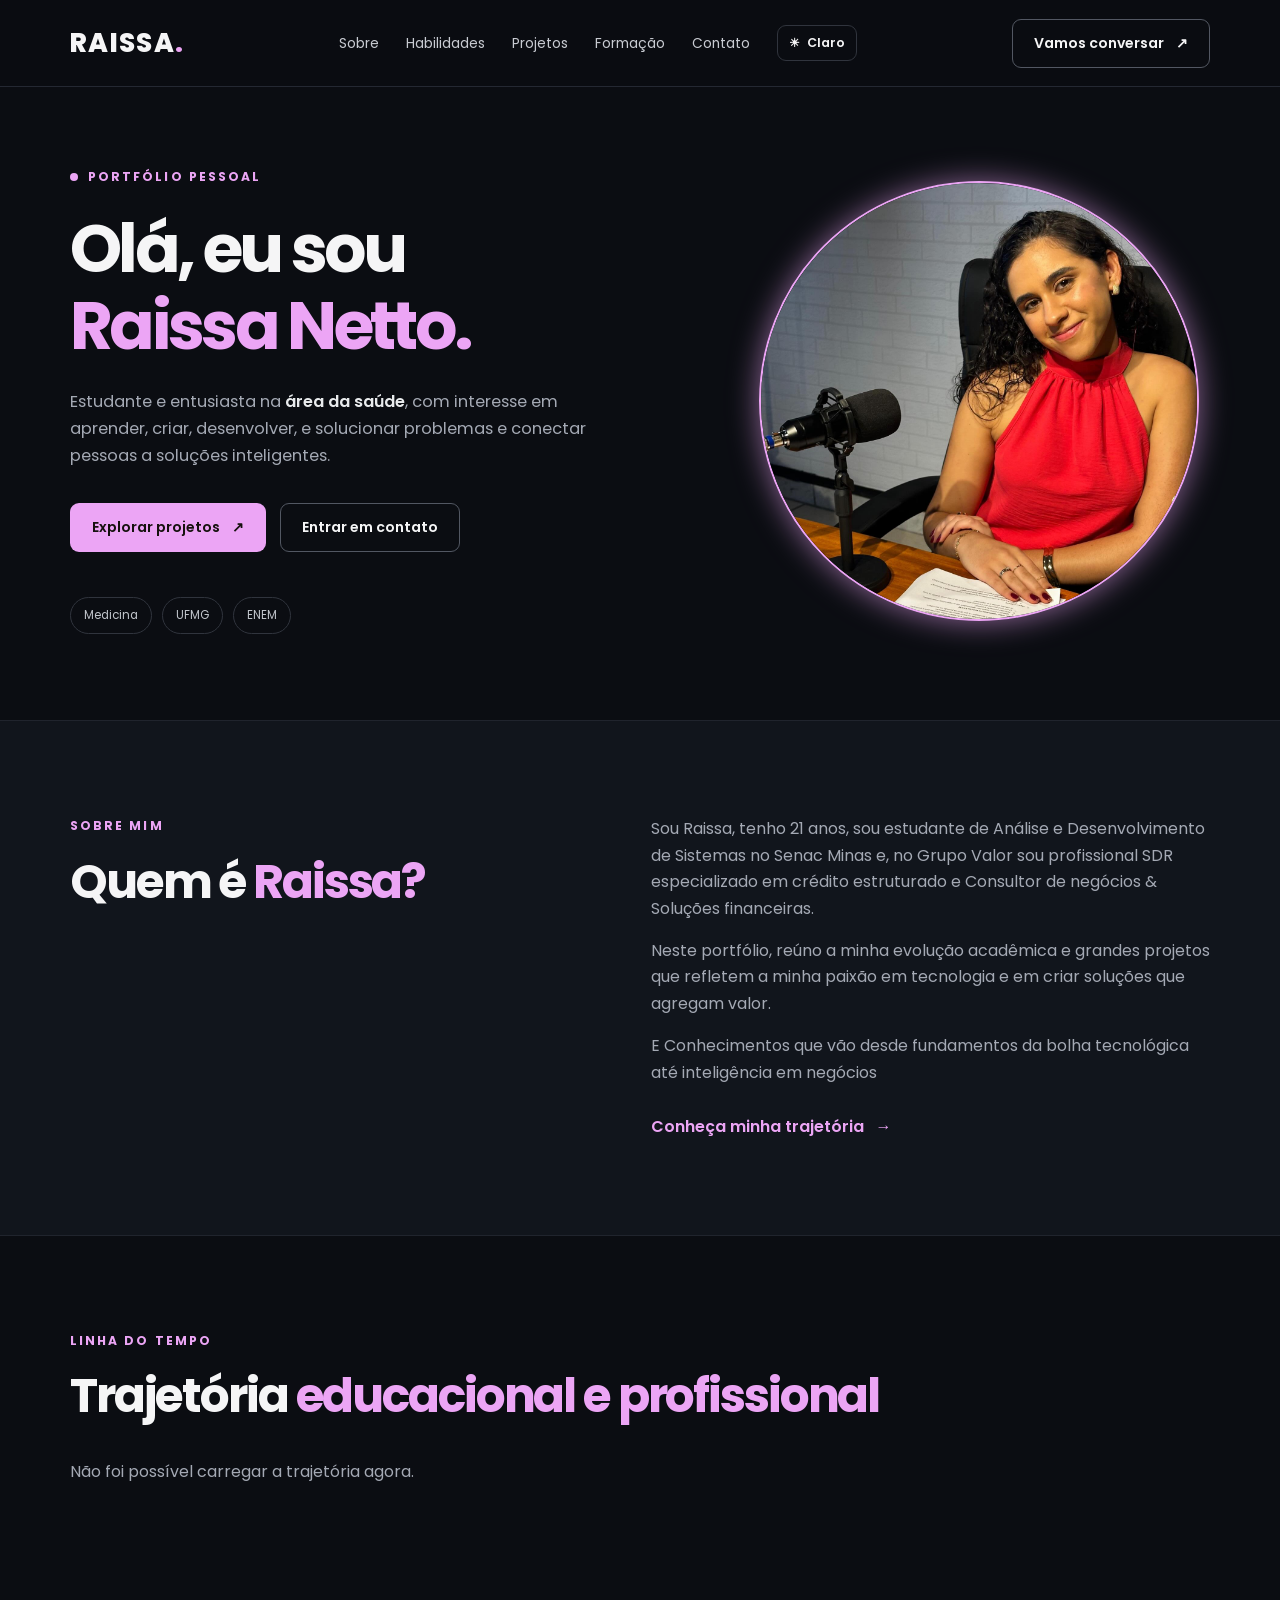
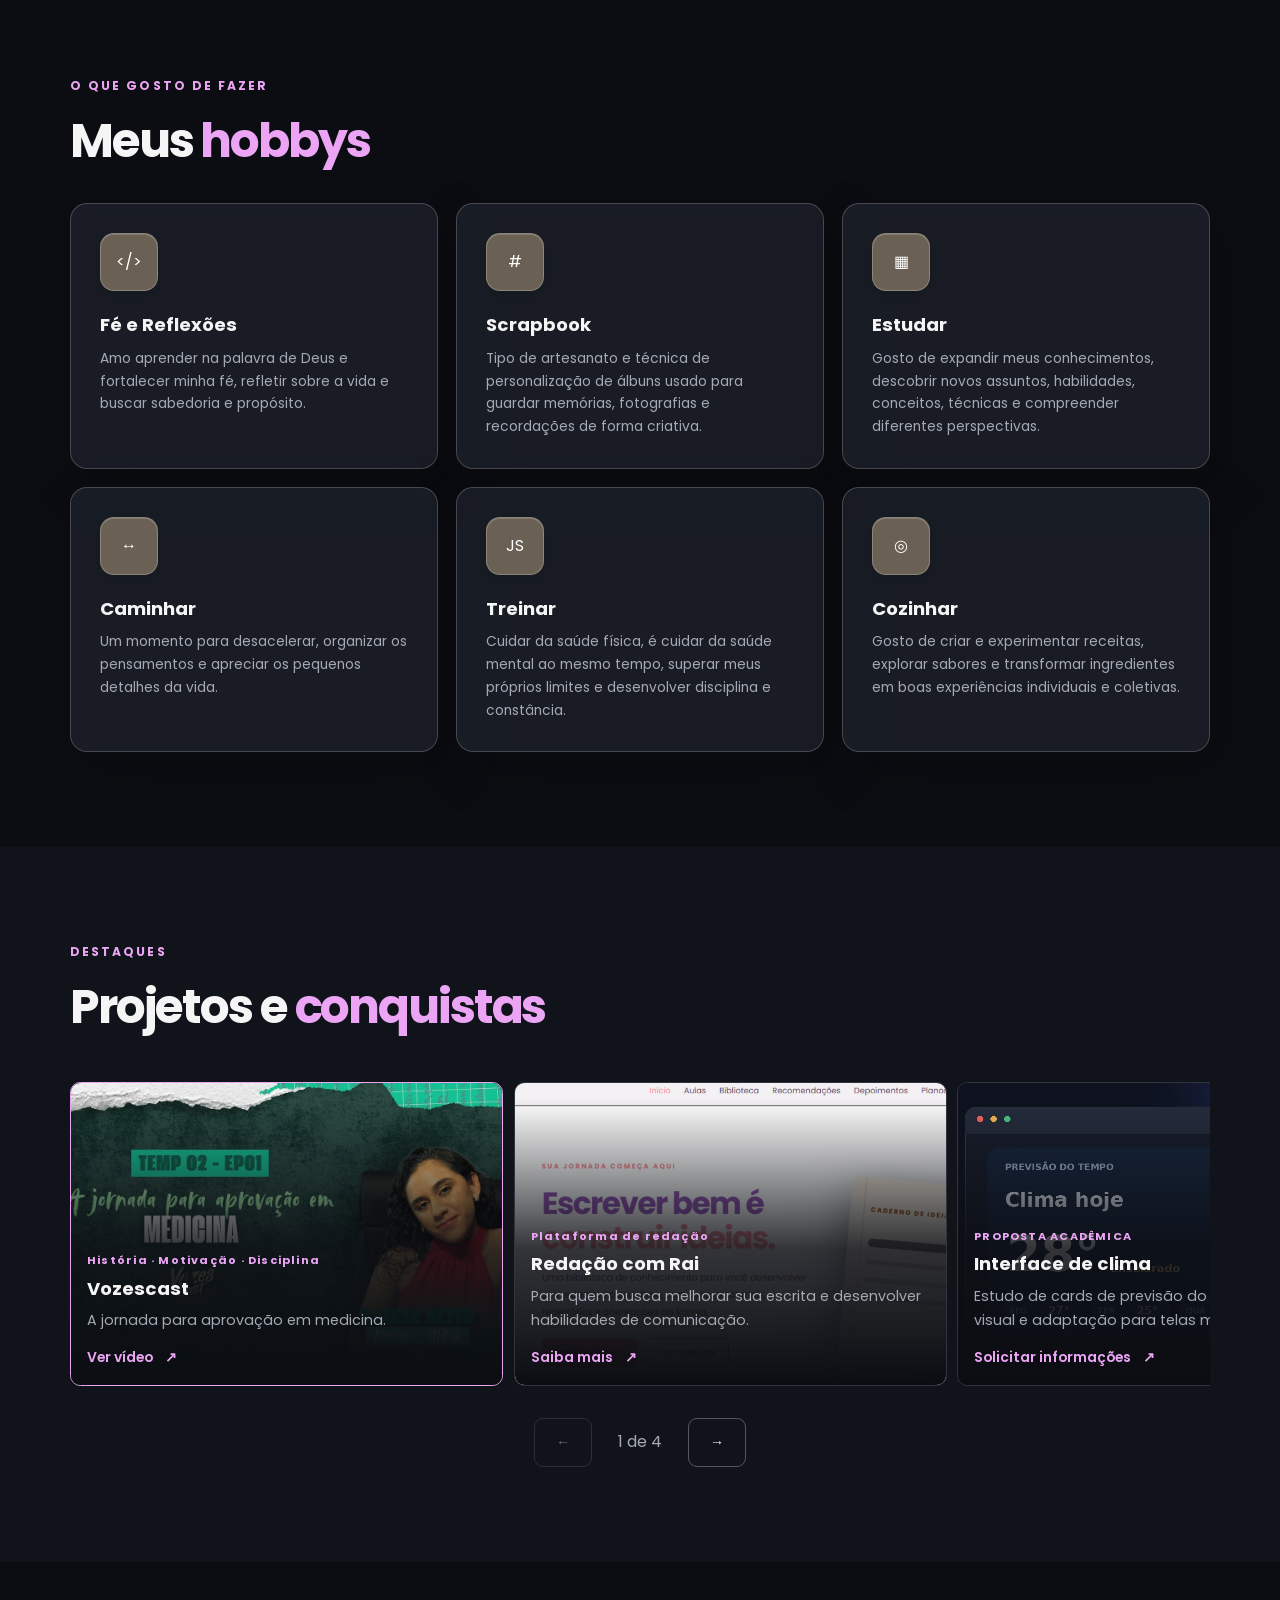
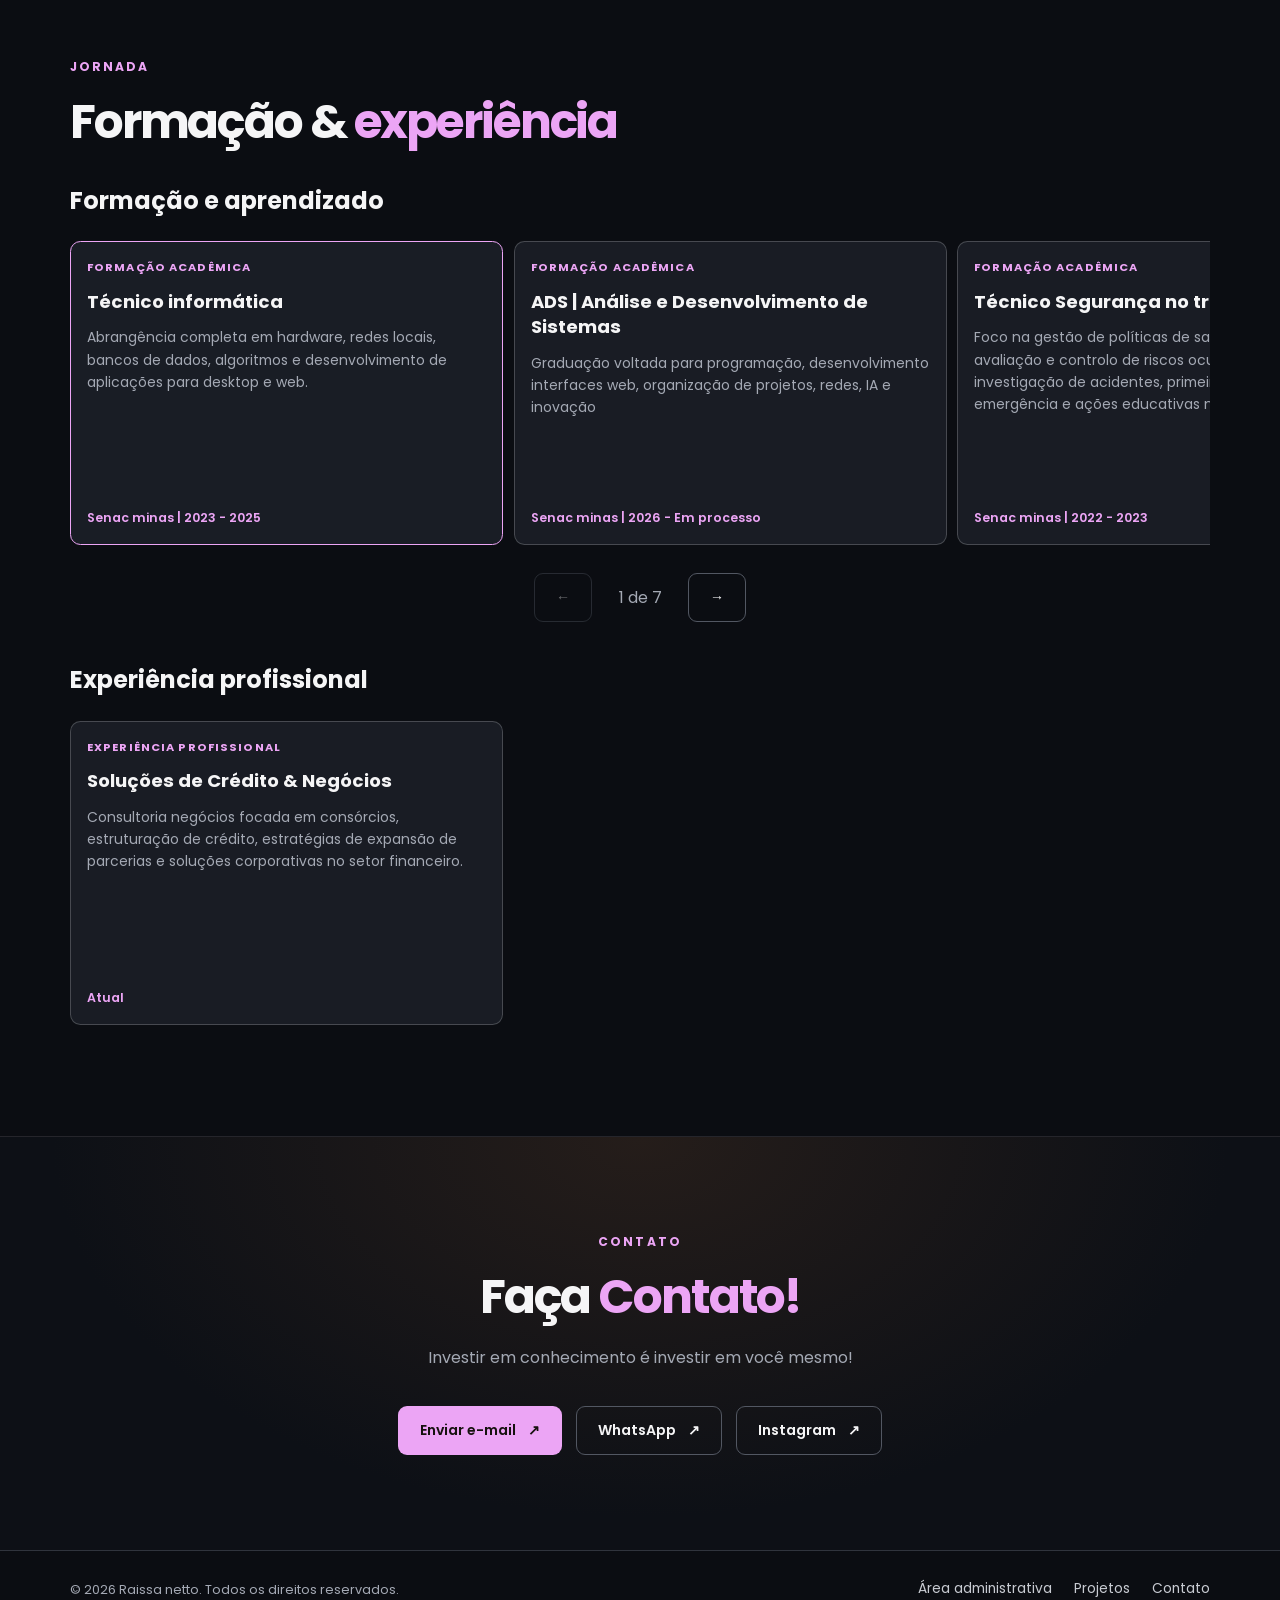
==== index.html @ df2c38ba "Adaptar design do portfólio Logan ao conteúdo da Raissa" ====
<!DOCTYPE html>
<html lang="pt-BR">
<head>
  <meta charset="UTF-8">
  <meta name="viewport" content="width=device-width, initial-scale=1.0">
  <meta name="description" content="Portfólio pessoal de Raissa Netto: trajetória, projetos e conquistas.">
  <meta name="theme-color" content="#0b0d12">
  <title>Raissa netto | Portfólio</title>
  <link rel="preconnect" href="https://fonts.googleapis.com">
  <link rel="preconnect" href="https://fonts.gstatic.com" crossorigin>
  <link href="https://fonts.googleapis.com/css2?family=Poppins:wght@400;500;600;700;800&display=swap" rel="stylesheet">
  <link rel="stylesheet" href="css/style.css">
  <link rel="stylesheet" href="css/projetos-carrossel.css">
  <script defer src="js/projetos-carrossel.js"></script>
  <link rel="stylesheet" href="css/trajetoria.css">
  <script defer src="js/linha-do-tempo.js"></script>
  <link rel="stylesheet" href="css/tema.css">
  <script defer src="js/tema.js"></script>
  <script defer src="js/formacao-carrossel.js"></script>
  <script defer src="js/voltar-topo.js"></script>
  <script defer src="js/skills-interactions.js"></script>
</head>
<body>
  <a class="pular" href="#conteudo">Pular para o conteúdo</a>
  <header class="site-header" id="inicio">
    <div class="container header-inner">
      <a href="#inicio" class="logo" aria-label="Raissa Netto, início">RAISSA<span>.</span></a>
      <nav aria-label="Menu principal">
        <ul class="menu">
          <li><a href="#sobre">Sobre</a></li>
          <li><a href="#habilidades">Habilidades</a></li>
          <li><a href="#projetos">Projetos</a></li>
          <li><a href="#formacao">Formação</a></li>
          <li><a href="#contato">Contato</a></li>
<li><button id="theme-toggle" class="theme-toggle" type="button" aria-label="Ativar modo claro" aria-pressed="false" title="Ativar modo claro"><span class="theme-icon-light" aria-hidden="true">☀</span><span class="theme-icon-dark" aria-hidden="true">☾</span><span class="theme-label">Claro</span></button></li>
        </ul>
      </nav>
      <a class="btn btn-outline header-cta" href="#contato">Vamos conversar <span aria-hidden="true">↗</span></a>
    </div>
  </header>

  <main id="conteudo">
    <!-- Apresentação -->
    <section class="hero container" aria-labelledby="titulo-principal">
      <div class="hero-content">
        <p class="eyebrow"><span class="status-dot" aria-hidden="true"></span> PORTFÓLIO PESSOAL</p>
        <h1 id="titulo-principal">Olá, eu sou <br><span>Raissa Netto.</span></h1>
        <p class="hero-subtitle">Estudante e entusiasta na <strong>área da saúde</strong>, com interesse em aprender, criar, desenvolver, e solucionar problemas e conectar pessoas a soluções inteligentes.</p>
        <div class="hero-actions">
          <a href="#projetos" class="btn btn-primary">Explorar projetos <span aria-hidden="true">↗</span></a>
          <a href="#contato" class="btn btn-outline">Entrar em contato</a>
        </div>
        <div class="hero-tags" aria-label="Áreas de interesse"><span>Medicina</span><span>UFMG</span><span>ENEM</span></div>
      </div>
      <div class="hero-portrait">
        <div class="portrait-glow" aria-hidden="true"></div>
        <img src="img/Eu.png" alt="Foto de perfil de Raissa Netto usando blazer preto" width="520" height="520">
        <div class="portrait-caption"><span></span></div>
      </div>
    </section>

    <!-- Seção sobre -->

    <section id="sobre" class="section about-section" aria-labelledby="titulo-sobre">
      <div class="container about-layout">
        <div><p class="section-kicker">SOBRE MIM</p><h2 id="titulo-sobre">Quem é <span>Raissa?</span></h2></div>
        <div class="about-copy"><p>Sou Raissa, tenho 21 anos, sou estudante de Análise e Desenvolvimento de Sistemas no Senac Minas e, no Grupo Valor sou profissional SDR especializado em crédito estruturado e Consultor de negócios & Soluções financeiras.</p><p>Neste portfólio, reúno a minha evolução acadêmica e grandes projetos que refletem a minha paixão em tecnologia e em criar soluções que agregam valor.</p><p>E Conhecimentos que vão desde fundamentos da bolha tecnológica até inteligência em negócios</p><a class="text-link" href="#formacao">Conheça minha trajetória <span aria-hidden="true">→</span></a></div>
      </div>
    </section>

        <!-- Seção Linha do tempo -->

    <section id="trajetoria" class="section" aria-labelledby="titulo-trajetoria">
      <div class="container">
        <p class="section-kicker">LINHA DO TEMPO</p>
        <div class="section-heading">
          <h2 id="titulo-trajetoria">Trajetória <span>educacional e profissional</span></h2>
        </div>
        <p class="trajetoria-vazia">Carregando trajetória…</p>
        <ol class="trajetoria-lista" aria-label="Registros do mais recente ao mais antigo"></ol>
      </div>
    </section>

    <!-- Seção hobbys -->

    <section id="habilidades" class="section" aria-labelledby="titulo-habilidades">
      <div class="container"><p class="section-kicker">O QUE GOSTO DE FAZER</p><div class="section-heading"><h2 id="titulo-habilidades">Meus <span>hobbys</span></h2><p></p></div>
        <div class="skills-grid">
          <article class="skill-card" tabindex="0" role="button" aria-pressed="false"><span class="skill-icon" aria-hidden="true">&lt;/&gt;</span><h3>Fé e Reflexões</h3><p>Amo aprender na palavra de Deus e fortalecer minha fé, refletir sobre a vida e buscar sabedoria e propósito.</p></article>
          <article class="skill-card" tabindex="0" role="button" aria-pressed="false"><span class="skill-icon" aria-hidden="true">#</span><h3>Scrapbook</h3><p>Tipo de artesanato e técnica de personalização de álbuns usado para guardar memórias, fotografias e recordações de forma criativa.</p></article>
          <article class="skill-card" tabindex="0" role="button" aria-pressed="false"><span class="skill-icon" aria-hidden="true">▦</span><h3>Estudar</h3><p>Gosto de expandir meus conhecimentos, descobrir novos assuntos, habilidades, conceitos, técnicas e compreender diferentes perspectivas.</p></article>
          <article class="skill-card" tabindex="0" role="button" aria-pressed="false"><span class="skill-icon" aria-hidden="true">↔</span><h3>Caminhar</h3><p>Um momento para desacelerar, organizar os pensamentos e apreciar os pequenos detalhes da vida.</p></article>
          <article class="skill-card" tabindex="0" role="button" aria-pressed="false"><span class="skill-icon" aria-hidden="true">JS</span><h3>Treinar</h3><p>Cuidar da saúde física, é cuidar da saúde mental ao mesmo tempo, superar meus próprios limites e desenvolver disciplina e constância.</p></article>
          <article class="skill-card" tabindex="0" role="button" aria-pressed="false"><span class="skill-icon" aria-hidden="true">◎</span><h3>Cozinhar</h3><p>Gosto de criar e experimentar receitas, explorar sabores e transformar ingredientes em boas experiências individuais e coletivas.</p></article>
        </div>
      </div>
    </section>

    <!-- Seção projetos -->

    <section id="projetos" class="section projects-section" aria-labelledby="titulo-projetos">
      <div class="container"><p class="section-kicker">DESTAQUES</p><div class="section-heading"><h2 id="titulo-projetos">Projetos e <span>conquistas</span></h2></div>
        <div class="projects-grid projects-carousel" tabindex="0" role="region" aria-label="Carrossel de projetos">
          <article class="project-card"><img src="img/Vozescast.png" alt="Prévia de portfólio pessoal em tema escuro com menu, apresentação e botão de projetos" width="960" height="600" loading="lazy"><div class="project-body"><p class="project-category">História · Motivação · Disciplina</p><h3>Vozescast</h3><p>A jornada para aprovação em medicina.</p><a href="https://youtu.be/TkdAw-wclTM?si=V2Zszc-Q7NWfwMHN" target="_blank" rel="noopener noreferrer" class="project-link">Ver vídeo <span aria-hidden="true">↗</span></a></div></article>
          <article class="project-card"><img src="img/RedacaocomRai.png" alt="Prévia de organizador de tarefas com menu lateral e colunas de atividades" width="960" height="600" loading="lazy"><div class="project-body"><p class="project-category">Plataforma de redação</p><h3>Redação com Rai</h3><p>Para quem busca melhorar sua escrita e desenvolver habilidades de comunicação.</p><a href="https://loganlucky0601.github.io/Plataforma_redacao/index.html" target="_blank" rel="noopener noreferrer" class="project-link">Saiba mais <span aria-hidden="true">↗</span></a></div></article>
          <article class="project-card"><img src="img/projeto-3.jpg" alt="Prévia de aplicativo de clima com temperatura, sol e previsão para quatro dias" width="960" height="600" loading="lazy"><div class="project-body"><p class="project-category">PROPOSTA ACADÊMICA</p><h3>Interface de clima</h3><p>Estudo de cards de previsão do tempo, hierarquia visual e adaptação para telas menores.</p><a href="mailto:seuemail@exemplo.com?subject=Projeto%20Interface%20de%20Clima" class="project-link">Solicitar informações <span aria-hidden="true">↗</span></a></div></article>
          <article class="project-card"><img src="img/projeto-4.jpg" alt="Prévia de catálogo digital com quatro cards de produtos em uma grade" width="960" height="600" loading="lazy"><div class="project-body"><p class="project-category">PROPOSTA ACADÊMICA</p><h3>Catálogo digital</h3><p>Layout de vitrine com cards, filtros visuais e organização de produtos usando CSS Grid.</p><a href="mailto:seuemail@exemplo.com?subject=Projeto%20Cat%C3%A1logo%20Digital" class="project-link">Solicitar informações <span aria-hidden="true">↗</span></a></div></article>
        </div>
        <div class="projects-controls" hidden>
          <button class="btn btn-outline" type="button" data-step="-1" aria-label="Projeto anterior">←</button>
          <span class="projects-position" role="status"></span>
          <button class="btn btn-outline" type="button" data-step="1" aria-label="Próximo projeto">→</button>
        </div>
      </div>
    </section>

    <!-- Seção formacao -->

    <section id="formacao" class="section" aria-labelledby="titulo-formacao">
      <div class="container"><p class="section-kicker">JORNADA</p><div class="section-heading"><h2 id="titulo-formacao">Formação & <span>experiência</span></h2></div>
        <div class="journey-group">
<h3 id="grupo-jornada-0">Formação e aprendizado</h3>
<div class="journey-carousel" tabindex="0" role="region" aria-labelledby="grupo-jornada-0">
<article class="journey-card"><span class="journey-label">FORMAÇÃO ACADÊMICA</span>
            <h4>Técnico informática</h4>
            <p>Abrangência completa em hardware, redes locais, bancos de dados, algoritmos e desenvolvimento de aplicações para desktop e web.</p>
            <p class="journey-note">Senac minas | 2023 - 2025</p>
          </article>
<article class="journey-card"><span class="journey-label">FORMAÇÃO ACADÊMICA</span>
            <h4>ADS | Análise e Desenvolvimento de Sistemas</h4>
            <p>Graduação voltada para programação, desenvolvimento interfaces web, organização de projetos, redes, IA e inovação</p>
            <p class="journey-note">Senac minas | 2026 - Em processo</p>
          </article>
<article class="journey-card"><span class="journey-label">FORMAÇÃO ACADÊMICA</span>
            <h4>Técnico Segurança no trabalho</h4>
            <p>Foco na gestão de políticas de saúde e segurança, avaliação e controlo de riscos ocupacionais, investigação de acidentes, primeiros socorros, planos de emergência e ações educativas no ambiente laboral.</p>
            <p class="journey-note">Senac minas | 2022 - 2023</p>
          </article>
<article class="journey-card"><span class="journey-label">FORMAÇÃO ACADÊMICA</span>
            <h4>Excel básico à Intermediário</h4>
            <p>Domínio de análise de dados, otimização de fluxos e estruturação de informações para suporte à decisão</p>
            <p class="journey-note">Senac minas | 2025</p>
          </article>
<article class="journey-card"><span class="journey-label">EXPERIÊNCIA ACADÊMICA</span>
            <h4>Academic Adventure</h4>
            <p>Eu juntamente de minha turma TI, desenvolvemos um jogo em python, inspirado em Pokemon, mas que se passa no próprio SenacMinas.</p>
            <p class="journey-note">Senac minas | 2024 - 2025</p>
          </article>
<article class="journey-card"><span class="journey-label">APRENDIZADO CONTÍNUO</span>
            <h4>Desenvolvimento Full-Stack & Ferramentas Modernas</h4>
            <p>Aprofundamento contínuo em Python, automação de processos, controlo de versão com Git e estruturação de ambientes de desenvolvimento eficientes no VS Code.</p>
            <p class="journey-note">Conhecimentos</p>
          </article>
<article class="journey-card"><span class="journey-label">APRENDIZADO CONTÍNUO</span>
            <h4>Análise de Dados & Excel</h4>
            <p>Elaboração e estruturação de planilhas eletrônicas e relatórios gráficos básicos para otimização de fluxos analíticos.</p>
            <p class="journey-note">Conhecimentos</p>
          </article>
</div>
<div class="journey-controls" hidden>
<button type="button" class="btn btn-outline" data-step="-1" aria-label="Anterior em Formação e aprendizado">←</button>
<span class="journey-position" role="status"></span>
<button type="button" class="btn btn-outline" data-step="1" aria-label="Próximo em Formação e aprendizado">→</button>
</div></div>
<div class="journey-group">
<h3 id="grupo-jornada-1">Experiência profissional</h3>
<div class="journey-carousel" tabindex="0" role="region" aria-labelledby="grupo-jornada-1">
<article class="journey-card"><span class="journey-label">EXPERIÊNCIA PROFISSIONAL</span>
            <h4>Soluções de Crédito & Negócios</h4>
            <p>Consultoria negócios focada em consórcios, estruturação de crédito, estratégias de expansão de parcerias e soluções corporativas no setor financeiro.</p>
            <p class="journey-note">Atual</p>
          </article>
</div>
<div class="journey-controls" hidden>
<button type="button" class="btn btn-outline" data-step="-1" aria-label="Anterior em Experiência profissional">←</button>
<span class="journey-position" role="status"></span>
<button type="button" class="btn btn-outline" data-step="1" aria-label="Próximo em Experiência profissional">→</button>
</div></div>
</div>
    </section>

    <!-- Seção contato -->

    <section id="contato" class="section contact-section" aria-labelledby="titulo-contato">
      <div class="container contact-content"><p class="section-kicker">CONTATO</p><h2 id="titulo-contato">Faça <span>Contato!</span></h2><p>Investir em conhecimento é investir em você mesmo!</p>
        <div class="contact-links"><a class="btn btn-primary" href="https://mail.google.com/mail/?view=cm&amp;fs=1&amp;to=raissanetto%40gmail.com" target="_blank" rel="noopener noreferrer">Enviar e-mail <span aria-hidden="true">↗</span></a><a class="btn btn-outline" href="https://wa.me/5531983378428?text=Oii%20Raissa!%20tudo%20bem%3F%20Vim%20at%C3%A9%20voc%C3%AA%20atrav%C3%A9s%20do%20Portf%C3%B3lio." target="_blank" rel="noopener noreferrer">WhatsApp <span aria-hidden="true">↗</span></a><a class="btn btn-outline" href="https://www.instagram.com/raissafnetto/" target="_blank" rel="noopener noreferrer" aria-label="Instagram — substitua pelo link do seu perfil">Instagram <span aria-hidden="true">↗</span></a></div>
      </div>
    </section>
  </main>
  <footer class="site-footer"><div class="container footer-inner"><p>© 2026 Raissa netto. Todos os direitos reservados.</p><nav aria-label="Links rápidos do rodapé"><a href="admin-trajetoria.html">Área administrativa</a><a href="#projetos">Projetos</a><a href="#">Contato</a></nav></div></footer>
</body>
</html>
---- css/style.css ----
/* 1. Cores e configurações gerais */
:root {
    --bg: #0b0d12;
    --surface: #141820;
    --surface-2: #191e27;
    --border: #30343d;
    --text: #f5f5f6;
    --muted: #a4a9b4;
    --accent: #eca5f5;
    --accent-light: #d559ee;
    --font: 'Poppins',Arial,sans-serif;
}

* {
    margin: 0;
    padding: 0;
    box-sizing: border-box;
}

html {
    scroll-behavior: smooth;
    scroll-padding-top: 105px;
}

body {
    font-family: var(--font);
    background: var(--bg);
    color: var(--text);
    line-height: 1.65;
}

a {
    color: inherit;
    text-decoration: none;
}

img {
    display: block;
    max-width: 100%;
}

ul {
    list-style: none;
}



.container {
    width: min(1140px,90%);
    margin-inline: auto;
}

.pular {
    position: absolute;
    top: -100px;
    left: 12px;
    z-index: 20;
    background: var(--accent);
    color: #111;
    padding: 10px;
    border-radius: 8px;
}

.pular:focus {
    top: 12px;
}

/* 2. Menu: Flexbox deixa os links lado a lado */
.site-header {
    position: sticky;
    top: 0;
    z-index: 10;
    background: rgba(11,13,18,.94);
    border-bottom: 1px solid #242832;
    backdrop-filter: blur(12px);
}

.header-inner {
    min-height: 86px;
    display: flex;
    justify-content: space-between;
    align-items: center;
    gap: 26px;
}

.logo {
    font-weight: 800;
    letter-spacing: .05em;
    font-size: 1.65rem;
}

.logo span {
    color: var(--accent);
}

.menu {
    display: flex;
    justify-content: center;
    align-items: center;
    gap: 27px;
    flex-wrap: wrap;
}

.menu a,.footer-inner a {
    font-size: .86rem;
    color: #c8cbd2;
    transition: color .2s;
}

.menu a:hover,.footer-inner a:hover {
    color: var(--accent);
}

.btn {
    display: inline-flex;
    justify-content: center;
    align-items: center;
    gap: 12px;
    border: 1px solid transparent;
    border-radius: 9px;
    padding: 13px 21px;
    font: 600 .88rem var(--font);
    transition: transform .2s,background .2s,border-color .2s;
    white-space: nowrap;
}

.btn:hover {
    transform: translateY(-3px);
}

.btn-primary {
    background: var(--accent);
    color: #16110e;
}

.btn-primary:hover {
    background: var(--accent-light);
}

.btn-outline {
    border-color: #525762;
    color: var(--text);
}

.btn-outline:hover {
    border-color: var(--accent);
}

/* 3. Apresentação: Grid organiza texto e imagem */
.hero {
    min-height: 610px;
    display: grid;
    grid-template-columns: 1.15fr .85fr;
    grid-template-areas: 'intro portrait';
    gap: 54px;
    align-items: center;
    padding-block: 80px 86px;
}

.hero-content {
    grid-area: intro;
}

.hero-portrait {
    grid-area: portrait;
    min-width: 0;
    position: relative;
    display: flex;
    flex-direction: column;
    align-items: center;
    justify-content: center;
    isolation: isolate;
}

.eyebrow,.section-kicker {
    color: var(--accent);
    font-size: .76rem;
    letter-spacing: .17em;
    font-weight: 700;
    margin-bottom: 23px;
}

.eyebrow {
    display: flex;
    align-items: center;
    gap: 10px;
}

.status-dot {
    width: 8px;
    height: 8px;
    background: var(--accent);
    border-radius: 50%;
}

h1 {
    font-size: clamp(2.8rem,5.2vw,4.65rem);
    letter-spacing: -.055em;
    line-height: 1.16;
    max-width: 650px;
}

h1 span,h2 span {
    color: var(--accent);
}

.hero-subtitle {
    color: var(--muted);
    font-size: 1.02rem;
    margin-top: 25px;
    max-width: 560px;
}

.hero-subtitle strong {
    color: #e9ebed;
    font-weight: 600;
}

.hero-actions,.hero-tags {
    display: flex;
    align-items: center;
    gap: 14px;
    flex-wrap: wrap;
}

.hero-actions {
    margin-top: 33px;
}

.hero-tags {
    margin-top: 45px;
    gap: 10px;
}

.hero-tags span {
    font-size: .73rem;
    color: #c1c5cb;
    border: 1px solid var(--border);
    padding: 8px 13px;
    border-radius: 100px;
}

.portrait-glow {
    position: absolute;
    inset: 12%;
    background: radial-gradient(circle,rgba(228, 109, 13, 0.34),transparent 72%);
    filter: blur(18px);
    z-index: -1;
}


/* Foto de perfil: corte circular sem deformar a imagem. */
.hero-portrait img {
    width: min(440px,100%);
    aspect-ratio: 1;
    height: auto;
    object-fit: cover;
    object-position: center 35%;
    border-radius: 50%;
    border: 2px solid var(--accent);
    box-shadow: 0 1px 30px rgba(236, 165, 245, 0.582);
}

.portrait-caption {
    font-size: .7rem;
    letter-spacing: .18em;
    color: #b2b3b8;
}

.portrait-caption span {
    color: var(--accent);
}

/* 4. Seções e Sobre mim */
.section {
    padding-block: 95px;
    scroll-margin-top: 94px;
}

.section-kicker {
    margin-bottom: 16px;
}

h2 {
    font-size: clamp(2rem,3.7vw,3rem);
    letter-spacing: -.045em;
    line-height: 1.22;
}

h3 {
    font-size: 1.14rem;
    line-height: 1.35;
}

.section-heading {
    display: flex;
    justify-content: space-between;
    align-items: end;
    gap: 24px;
    margin-bottom: 34px;
}

.section-heading p {
    max-width: 370px;
    color: var(--muted);
    font-size: .9rem;
}

.about-section {
    background: #11151c;
    border-block: 1px solid #20242d;
}

.about-layout {
    display: grid;
    grid-template-columns: 1fr 1.1fr;
    gap: 72px;
    align-items: start;
}

.about-copy p {
    color: var(--muted);
    margin-bottom: 16px;
}

.text-link {
    display: inline-flex;
    gap: 12px;
    color: var(--accent);
    font-weight: 600;
    margin-top: 12px;
}

/* 5. Habilidades: cartões com efeito de vidro e realce luminoso */
.skills-grid {
    display: grid;
    grid-template-columns: repeat(3, minmax(0, 1fr));
    gap: 18px;
}

.skill-card {
    --skill-glow: 255, 163, 84;
    display: flex;
    flex-direction: column;
    align-items: flex-start;
    min-width: 0;
    min-height: 210px;
    padding: 29px;
    position: relative;
    isolation: isolate;
    border: 1px solid rgba(255, 255, 255, .20);
    border-radius: 17px;
    background: rgba(35, 40, 49, .62);
    box-shadow: 12px 17px 51px rgba(0, 0, 0, .22);
    backdrop-filter: blur(6px);
    -webkit-backdrop-filter: blur(6px);
    cursor: pointer;
    transition: transform .35s ease, border-color .35s ease, box-shadow .35s ease;
}

/* Borda brilhante sem encobrir o conteúdo. */
.skill-card::before {
    content: "";
    position: absolute;
    inset: -1px;
    border-radius: inherit;
    padding: 2px;
    background: conic-gradient(from var(--skill-angle, 0deg),
        transparent 0%, rgba(var(--skill-glow), .12) 18%,
        rgba(var(--skill-glow), .95) 40%, #fff 48%,
        rgba(var(--skill-glow), .95) 55%,
        transparent 78%);
    -webkit-mask: linear-gradient(#fff 0 0) content-box, linear-gradient(#fff 0 0);
    -webkit-mask-composite: xor;
    mask: linear-gradient(#fff 0 0) content-box, linear-gradient(#fff 0 0);
    mask-composite: exclude;
    opacity: 0;
    pointer-events: none;
    transition: opacity .3s ease;
}

@property --skill-angle {
    syntax: "<angle>";
    inherits: false;
    initial-value: 0deg;
}

@keyframes skill-border-glow {
    to { --skill-angle: 360deg; }
}

.skill-card:hover,
.skill-card:focus-visible,
.skill-card.is-selected {
    border-color: rgba(var(--skill-glow), .65);
    box-shadow: 12px 17px 51px rgba(59, 42, 3, 0.479),
                0 0 22px rgba(var(--skill-glow), .24);
    transform: translateY(-5px);
}

.skill-card:hover::before,
.skill-card:focus-visible::before,
.skill-card.is-selected::before {
    opacity: 1;
    animation: skill-border-glow 3.5s linear infinite;
}

.skill-card:focus-visible { outline: 2px solid var(--accent); outline-offset: 5px; }
.skill-card:active { transform: scale(.98); }

/* Área ao redor do ícone inspirada na referência enviada. */
.skill-icon {
    display: inline-flex;
    justify-content: center;
    align-items: center;
    flex-shrink: 0;
    width: 58px;
    height: 58px;
    padding: 8px;
    border: 1px solid rgba(255,255,255,.23);
    border-radius: 14px;
    background: #6b6054;
    color: #fff;
    box-shadow: inset 0 1px 0 rgba(255,255,255,.15), 0 5px 14px rgba(0,0,0,.16);
    margin-bottom: 22px;
    transition: background .3s ease, box-shadow .3s ease, transform .3s ease;
}

.skill-icon img {
    display: block;
    width: 40px;
    height: 40px;
    object-fit: contain;
    filter: invert(1);
}

.skill-card:hover .skill-icon,
.skill-card:focus-visible .skill-icon,
.skill-card.is-selected .skill-icon {
    background: #fdc64e;
    transform: translateY(-2px);
    box-shadow: 0 0 0 2px rgba(var(--skill-glow), .36),
                0 0 20px rgba(var(--skill-glow), .46);
}

.skill-card p {
    color: var(--muted);
    font-size: .86rem;
    margin-top: 10px;
}

@media (prefers-reduced-motion: reduce) {
    .skill-card::before { animation: none !important; }
    .skill-card, .skill-icon { transition: none; }
}

/* 6. Projetos: Grid na galeria e Flexbox dentro dos cards */
.projects-section {
    background: #10131a;
}

.projects-grid {
    display: grid;
    grid-template-columns: repeat(2,minmax(0,1fr));
    gap: 25px;
}

.project-card {
    display: flex;
    flex-direction: column;
    min-width: 0;
    overflow: hidden;
    background: var(--surface);
    border: 1px solid var(--border);
    border-radius: 17px;
    transition: border-color .2s,transform .2s;
}

.project-card img {
    width: 100%;
    aspect-ratio: 16/9;
    object-fit: cover;
}

.project-body {
    display: flex;
    flex-direction: column;
    align-items: flex-start;
    flex: 1;
    gap: 11px;
    padding: 26px;
}

.project-category {
    font-size: .69rem;
    color: var(--accent);
    letter-spacing: .11em;
    font-weight: 700;
}

.project-body>p:not(.project-category) {
    color: var(--muted);
    font-size: .89rem;
    line-height: 1.7;
}

.project-link {
    display: inline-flex;
    align-items: center;
    gap: 12px;
    color: var(--accent);
    font-size: .87rem;
    font-weight: 600;
    margin-top: auto;
    padding-top: 14px;
}

.project-link:hover {
    text-decoration: underline;
    text-underline-offset: 5px;
}

/* 7. Formação e experiência: carrosséis e cards de vidro */
.journey-section {
    padding-top: 70px;
}

.journey-group + .journey-group {
    margin-top: 42px;
}

.journey-group > h3 {
    font-size: 1.5rem;
    margin-bottom: 12px;
}

/* Mesmo padrão de rolagem dos projetos, com cards adaptados a textos */
.journey-carousel {
    --card-width: 38%;
    display: flex;
    gap: .65rem;
    overflow-x: auto;
    padding: .75rem 0 1rem;
    scroll-snap-type: x mandatory;
    scrollbar-color: var(--border) transparent;
}

.journey-card {
    box-sizing: border-box;
    flex: 0 0 var(--card-width);
    min-width: 0;
    min-height: 19rem;
    padding: 1rem;
    display: flex;
    flex-direction: column;
    align-items: flex-start;
    justify-content: flex-start;
    gap: 12px;
    scroll-snap-align: start;

    background: rgba(35, 40, 49, .62);
    border: 1px solid rgba(255, 255, 255, .20);
    border-radius: .65rem;
    /* Card estático: só a borda do item atual recebe destaque. */
    transition: border-color .2s;
}

.journey-carousel .journey-card:hover,
.journey-carousel .journey-card:active {
    transform: none;
}

.journey-carousel .journey-card.is-current {
    border-color: var(--accent);
}

.journey-label {
    color: var(--accent);
    font-size: .7rem;
    font-weight: 700;
    letter-spacing: .1em;
}

.journey-card h4 {
    margin: 0;
    font-size: 1.14rem;
    line-height: 1.4;
    overflow-wrap: anywhere;
}

.journey-card p {
    color: var(--muted);
    font-size: .87rem;
    line-height: 1.6;
    overflow-wrap: anywhere;
}

.journey-card .journey-note {
    margin-top: auto;
    padding-top: 12px;
    color: var(--accent);
    font-size: .78rem;
    font-weight: 600;
}

/* Cada carrossel tem botões e contador próprios */
.journey-controls {
    display: flex;
    justify-content: center;
    align-items: center;
    gap: 1rem;
    margin-top: 12px;
}

.journey-controls[hidden] {
    display: none;
}

.journey-controls button {
    background: transparent;
}

.journey-controls button:disabled {
    opacity: .4;
    cursor: default;
}

.journey-position {
    min-width: 4rem;
    text-align: center;
    color: var(--muted);
}

@media (max-width: 900px) {
    .journey-carousel {
        --card-width: 55%;
    }
}

@media (max-width: 600px) {
    .journey-carousel {
        --card-width: 88%;
    }

    .journey-card {
        min-height: 19rem;
        padding: 1rem;
    }

    .journey-section {
        padding-top: 55px;
    }
}

@media (hover: none) {
    .skill-card:hover {
        transform: none;
    }
}

/* 8. Contato e rodapé: Flexbox nos links */
.contact-section {
    text-align: center;
    background: radial-gradient(ellipse at center top,#251d1a,#0d1016 65%);
    border-top: 1px solid #25252b;
}

.contact-content>p:not(.section-kicker) {
    max-width: 580px;
    color: var(--muted);
    margin: 20px auto 0;
}

.contact-links {
    display: flex;
    justify-content: center;
    align-items: center;
    gap: 14px;
    flex-wrap: wrap;
    margin-top: 34px;
}

.contact-content .contact-hint {
    font-size: .75rem;
    color: #ba9b83;
    margin-top: 30px;
}

.site-footer {
    border-top: 1px solid var(--border);
    padding-block: 27px;
}

.footer-inner {
    display: flex;
    justify-content: space-between;
    align-items: center;
    gap: 24px;
}

.footer-inner p {
    color: var(--muted);
    font-size: .8rem;
}

.footer-inner nav {
    display: flex;
    gap: 22px;
    align-items: center;
}

/* 9. Adaptação para tablets */
@media(max-width:980px) {
    .header-inner {
        flex-direction: column;
        padding-block: 20px;
    }
    .header-cta {
        display: none;
    }
    .hero {
        grid-template-columns: 1fr 1fr;
        gap: 24px;
        min-height: 520px;
    }
    .skills-grid {
        grid-template-columns: repeat(2,minmax(0,1fr));
    }
    .journey-grid {
        grid-template-columns: repeat(2,minmax(0,1fr));
    }
    .about-layout {
        gap: 36px;
    }
}

/* 10. Adaptação para celulares */
@media(max-width:680px) {
    html {
        scroll-padding-top: 140px;
    }
    .container {
        width: min(100% - 36px,1140px);
    }
    .header-inner {
        gap: 10px;
    }
    .menu {
        gap: 10px 17px;
    }
    .menu a {
        font-size: .78rem;
    }
    .hero {
        grid-template-columns: 1fr;
        grid-template-areas: 'portrait' 'intro';
        padding-block: 32px 67px;
        gap: 26px;
        text-align: center;
    }
    .hero-portrait img {
        max-width: 300px;
    }
    .hero-content .eyebrow,.hero-actions,.hero-tags {
        justify-content: center;
    }
    .hero-subtitle {
        margin-inline: auto;
    }
    .hero-tags {
        margin-top: 25px;
    }
    .section {
        padding-block: 66px;
    }
    .about-layout {
        grid-template-columns: 1fr;
        gap: 25px;
    }
    .section-heading {
        flex-direction: column;
        align-items: start;
    }
    .skills-grid,.projects-grid,.journey-grid {
        grid-template-columns: 1fr;
    }
    .footer-inner {
        flex-direction: column;
        text-align: center;
    }
    .footer-inner nav {
        flex-wrap: wrap;
        justify-content: center;
    }
    .hero-actions .btn {
        flex: 1;
    }
    .portrait-caption {
        font-size: .55rem;
    }
}

@media(max-width:380px) {
    .menu {
        gap: 7px 11px;
    }
    .menu a {
        font-size: .72rem;
    }
    .hero-actions {
        flex-direction: column;
    }
    .hero-actions .btn {
        width: 100%;
    }
    .contact-links {
        flex-direction: column;
    }
    .contact-links .btn {
        width: 100%;
    }
    .skill-card,.journey-card {
        padding: 22px;
    }
}

/* 11. Reduz animações quando o usuário prefere */
@media(prefers-reduced-motion:reduce) {
    html {
        scroll-behavior: auto;
    }
    *,*::before,*::after {
        animation-duration: .01ms!important;
        transition-duration: .01ms!important;
    }
}
---- css/projetos-carrossel.css ----
#projetos .projects-carousel {
    --card-width: 38%;
    display: flex;
    overflow-x: auto;
    gap: .65rem;
    padding: .75rem 0 1rem;
    scroll-snap-type: x mandatory;
    scrollbar-color: var(--border) transparent;
}

.projects-carousel .project-card {
    flex: 0 0 var(--card-width);
    scroll-snap-align: start;
    display: grid;
    align-items: end;
    min-height: 19rem;
    position: relative;
    isolation: isolate;
    border-radius: .65rem;
}

.projects-carousel .project-card img {
    position: absolute;
    inset: 0;
    height: 100%;
    z-index: -2;
}

.projects-carousel .project-card::before {
    content: "";
    position: absolute;
    inset: 0;
    z-index: -1;
    background: linear-gradient(180deg, transparent 5%, rgba(11,13,18,.84) 55%, #0b0d12 100%);
}

.projects-carousel .project-body { gap: .45rem; padding: 1rem; }
.projects-carousel .project-link { padding-top: .4rem; }

.projects-carousel .project-card:hover { transform: none; }
.projects-carousel .project-card.is-current { border-color: var(--accent); }

.projects-controls {
    display: flex;
    align-items: center;
    justify-content: center;
    gap: 1rem;
    margin-top: 1rem;
}

.projects-controls[hidden] { display: none; }
.projects-controls button { background: transparent; }
.projects-controls button:disabled { opacity: .4; cursor: default; }
.projects-position { min-width: 4rem; text-align: center; color: var(--muted); }

@media (max-width: 900px) {
    #projetos .projects-carousel { --card-width: 55%; }
}

@media (max-width: 600px) {
    #projetos .projects-carousel { --card-width: 88%; }
}
---- css/trajetoria.css ----
.trajetoria-lista {
    position: relative;
    display: grid;
    gap: 1rem;
}

.trajetoria-lista:not(:empty)::before {
    position: absolute;
    inset: 0 auto 0 50%;
    width: 2px;
    background: var(--border);
    content: "";
    transform: translateX(-50%);
}

.trajetoria-item {
    display: grid;
    grid-template-columns: minmax(0, 1fr) 5rem minmax(0, 1fr);
    align-items: start;
}

.trajetoria-ano {
    z-index: 1;
    grid-column: 2;
    grid-row: 1;
    justify-self: center;
    margin-top: 1rem;
    padding: .2rem .5rem;
    border: 1px solid var(--border);
    border-radius: 1rem;
    background: var(--bg);
    color: var(--accent);
    font-weight: 700;
}

.trajetoria-card {
    grid-row: 1;
    min-width: 0;
    overflow-wrap: anywhere;
}

.trajetoria-formacao .trajetoria-card { grid-column: 1; }
.trajetoria-trabalho .trajetoria-card { grid-column: 3; }
.trajetoria-vazia { color: var(--muted); }

.trajetoria-responsabilidades {
    padding-inline-start: 1.25rem;
    list-style: disc;
}

@media (max-width: 700px) {
    .trajetoria-lista:not(:empty)::before { left: 2rem; }
    .trajetoria-item { grid-template-columns: 4rem minmax(0, 1fr); }
    .trajetoria-ano { grid-column: 1; }
    .trajetoria-item .trajetoria-card { grid-column: 2; }
}
---- css/tema.css ----
/* Tema claro: altera apenas as cores, sem mexer no layout. */
html[data-theme="light"] {
    color-scheme: light;
    --bg: #f6f7fa;
    --surface: #ffffff;
    --surface-2: #edf0f5;
    --border: #c8ced9;
    --text: #1b1d20;
    --muted: #30343a;
    --accent: #873093;
    --accent-light: #9f3eac;
}

/* Botão de tema no menu, ao lado de Contato. */
.theme-toggle {
    display: inline-flex;
    align-items: center;
    justify-content: center;
    gap: 7px;
    min-height: 36px;
    padding: 6px 11px;
    border: 1px solid var(--border);
    border-radius: 9px;
    background: transparent;
    color: var(--text);
    font: 600 .78rem var(--font);
    cursor: pointer;
    white-space: nowrap;
    transition: border-color .2s, background .2s;
}

.theme-toggle:hover,
.theme-toggle:focus-visible {
    border-color: var(--accent);
}

.theme-toggle:focus-visible {
    outline: 2px solid var(--accent);
    outline-offset: 3px;
}

/* O ícone informa qual tema pode ser ativado. */
.theme-icon-light { display: inline; }
.theme-icon-dark { display: none; }

html[data-theme="light"] .theme-icon-light { display: none; }
html[data-theme="light"] .theme-icon-dark { display: inline; }

/* Fundos e textos que antes usavam cores fixas. */
html[data-theme="light"] .site-header {
    background: rgba(255, 255, 255, .94);
    border-bottom-color: var(--border);
}

html[data-theme="light"] .menu a,
html[data-theme="light"] .footer-inner a {
    color: var(--text);
}

html[data-theme="light"] .menu a:hover,
html[data-theme="light"] .footer-inner a:hover {
    color: var(--accent);
}

html[data-theme="light"] .about-section {
    background: #dfe4ee;
    border-block-color: var(--border);
}

html[data-theme="light"] .projects-section {
    background: #a8abaf;
}

html[data-theme="light"] .contact-section {
    background: radial-gradient(ellipse at center top, #f9e9fc, #f6f7fa 68%);
    border-top-color: var(--border);
}

html[data-theme="light"] .hero-subtitle strong {
    color: var(--text);
}

html[data-theme="light"] .hero-tags span,
html[data-theme="light"] .portrait-caption,
html[data-theme="light"] .section-heading p {
    color: var(--muted);
}

html[data-theme="light"] .btn-outline {
    border-color: #8e97a8;
    color: var(--text);
}

html[data-theme="light"] .btn-primary,
html[data-theme="light"] .pular {
    background: #873093;
    color: #fff;
}

html[data-theme="light"] .btn-primary:hover {
    background: #6b2476;
}

html[data-theme="light"] .skill-card,
html[data-theme="light"] .journey-card {
    background: rgba(255, 255, 255, .84);
    border-color: #c5ccd7;
    box-shadow: 8px 14px 28px rgba(30, 45, 70, .09);
}

html[data-theme="light"] .skill-card:hover,
html[data-theme="light"] .journey-card.is-current {
    border-color: var(--accent);
}

html[data-theme="light"] .skill-icon {
    background: #eddbf0;
    border-color: #cdb0d4;
    color: #302334;
}

html[data-theme="light"] .skill-icon img { filter: none; }

html[data-theme="light"] .skill-card:hover .skill-icon,
html[data-theme="light"] .skill-card:focus-visible .skill-icon,
html[data-theme="light"] .skill-card.is-selected .skill-icon {
    background: #dec3e5;
}

html[data-theme="light"] .project-card {
    background: var(--surface);
    border-color: var(--border);
}

/* Projetos com imagem continuam usando fundo escuro para legibilidade. */
html[data-theme="light"] .projects-carousel .project-card {
    color: #fff;
}

html[data-theme="light"] .projects-carousel .project-card .project-category,
html[data-theme="light"] .projects-carousel .project-card .project-link {
    color: #eca5f5;
}

html[data-theme="light"] .projects-carousel .project-card .project-body > p:not(.project-category) {
    color: #e0e4eb;
}

html[data-theme="light"] .projects-carousel .project-card.is-current {
    border-color: #a040ae;
}

html[data-theme="light"] .journey-card .journey-note,
html[data-theme="light"] .journey-label {
    color: var(--accent);
}

html[data-theme="light"] .journey-carousel,
html[data-theme="light"] .projects-carousel {
    scrollbar-color: #aab1be transparent;
}

html[data-theme="light"] .site-footer {
    border-top-color: var(--border);
}

@media (max-width: 680px) {
    .theme-toggle {
        min-height: 34px;
        padding: 5px 9px;
        font-size: .74rem;
    }
}
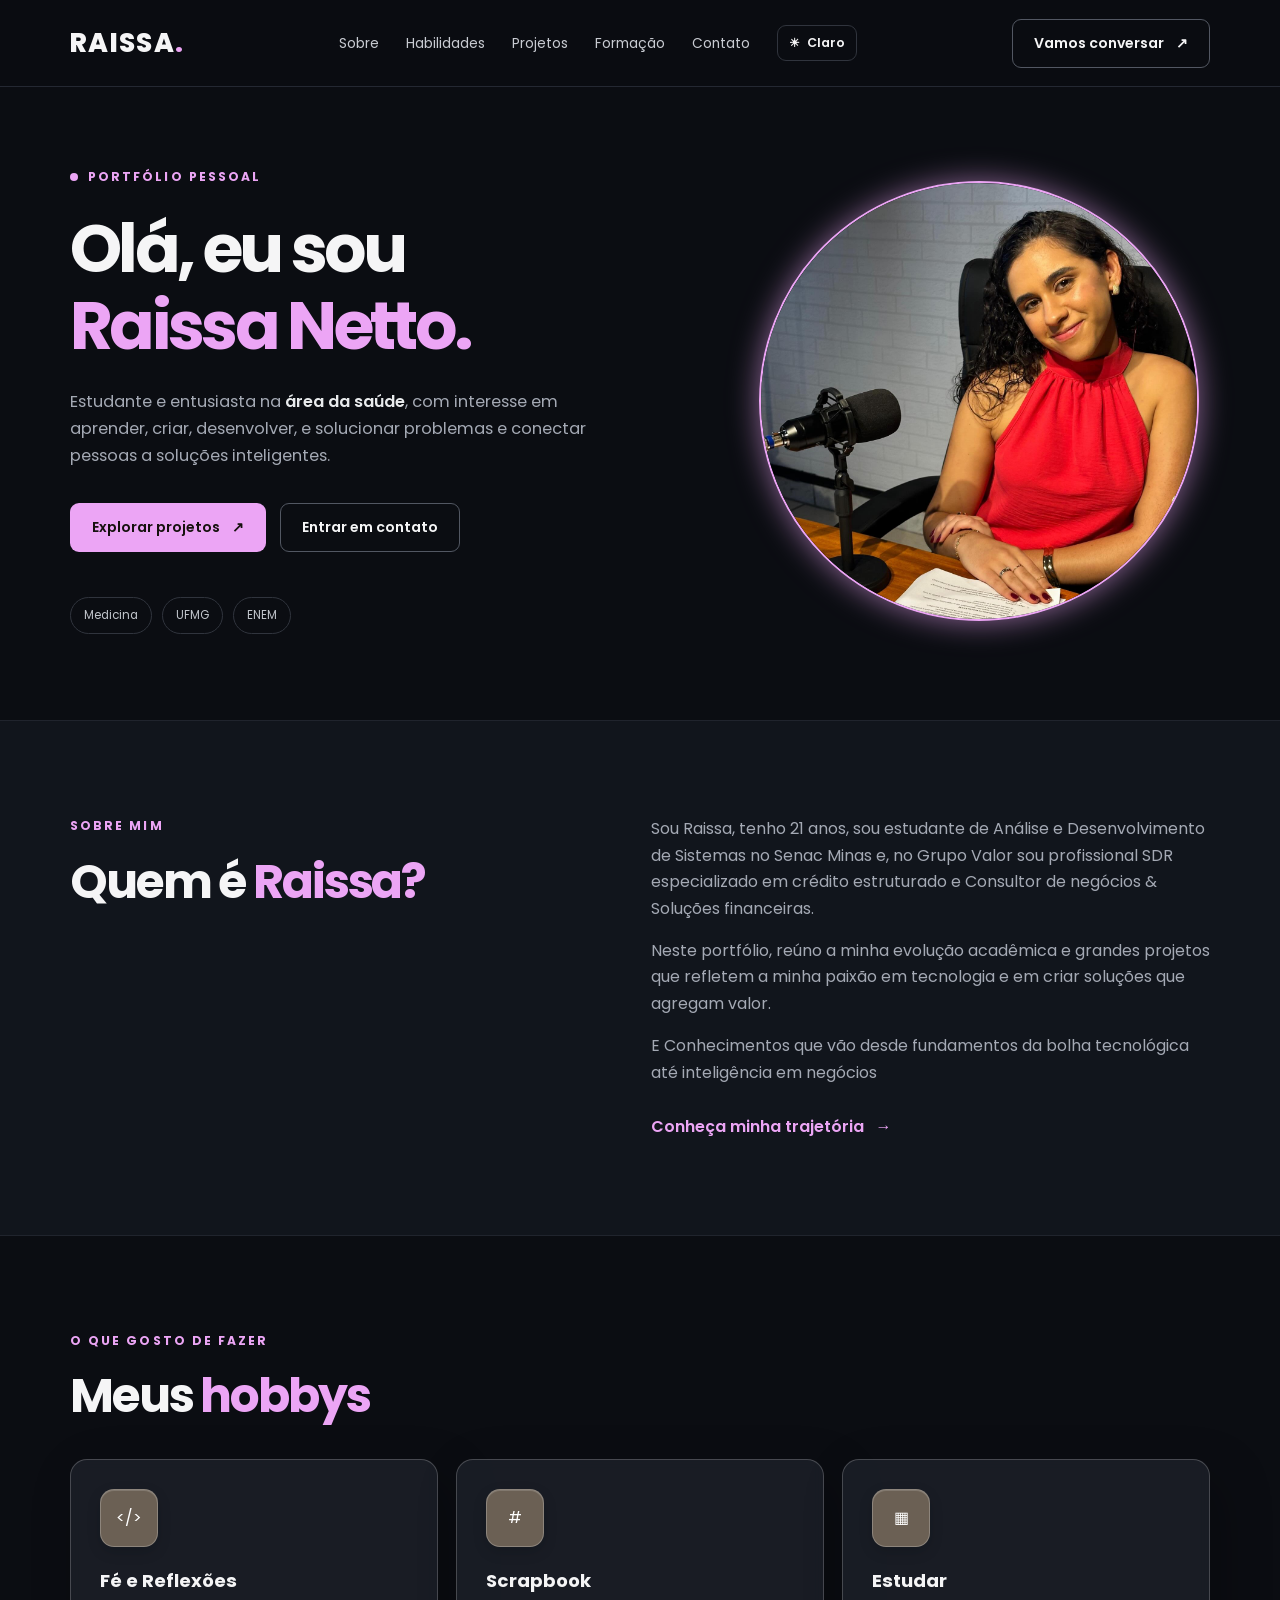
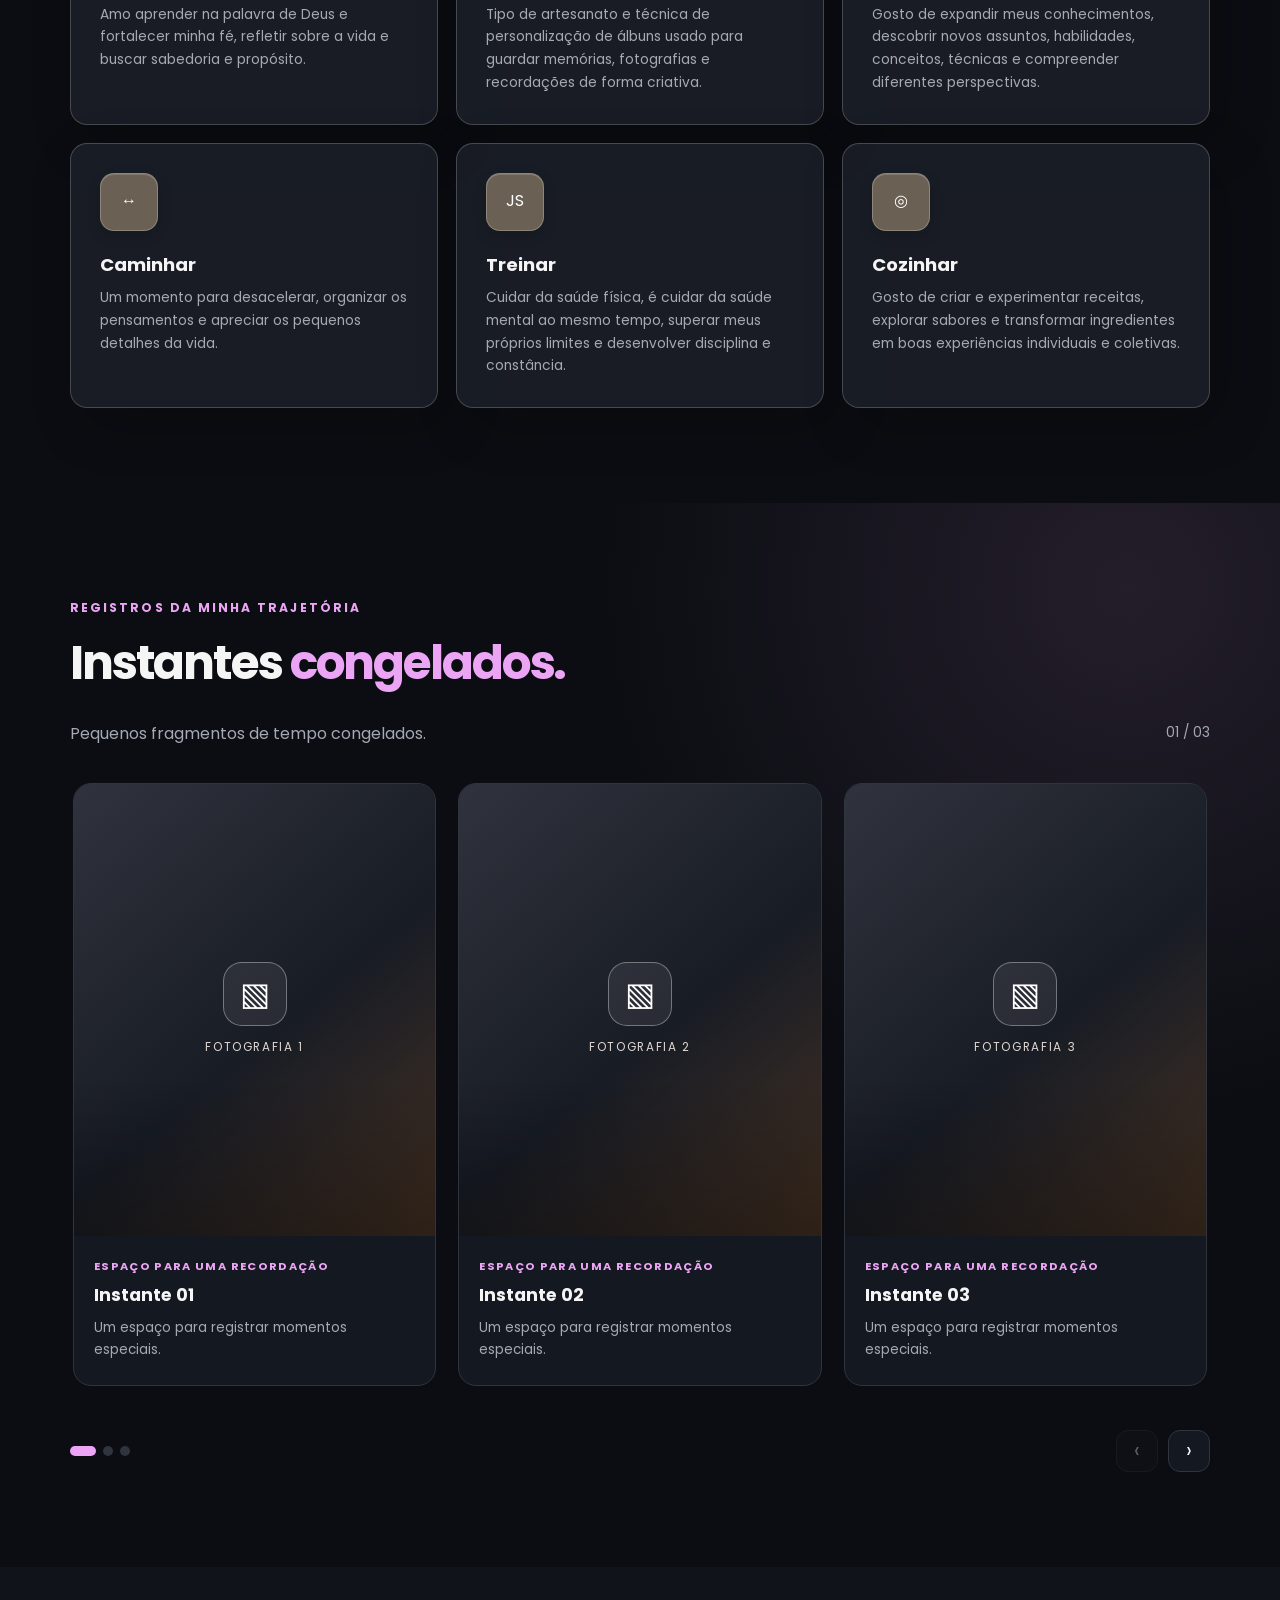
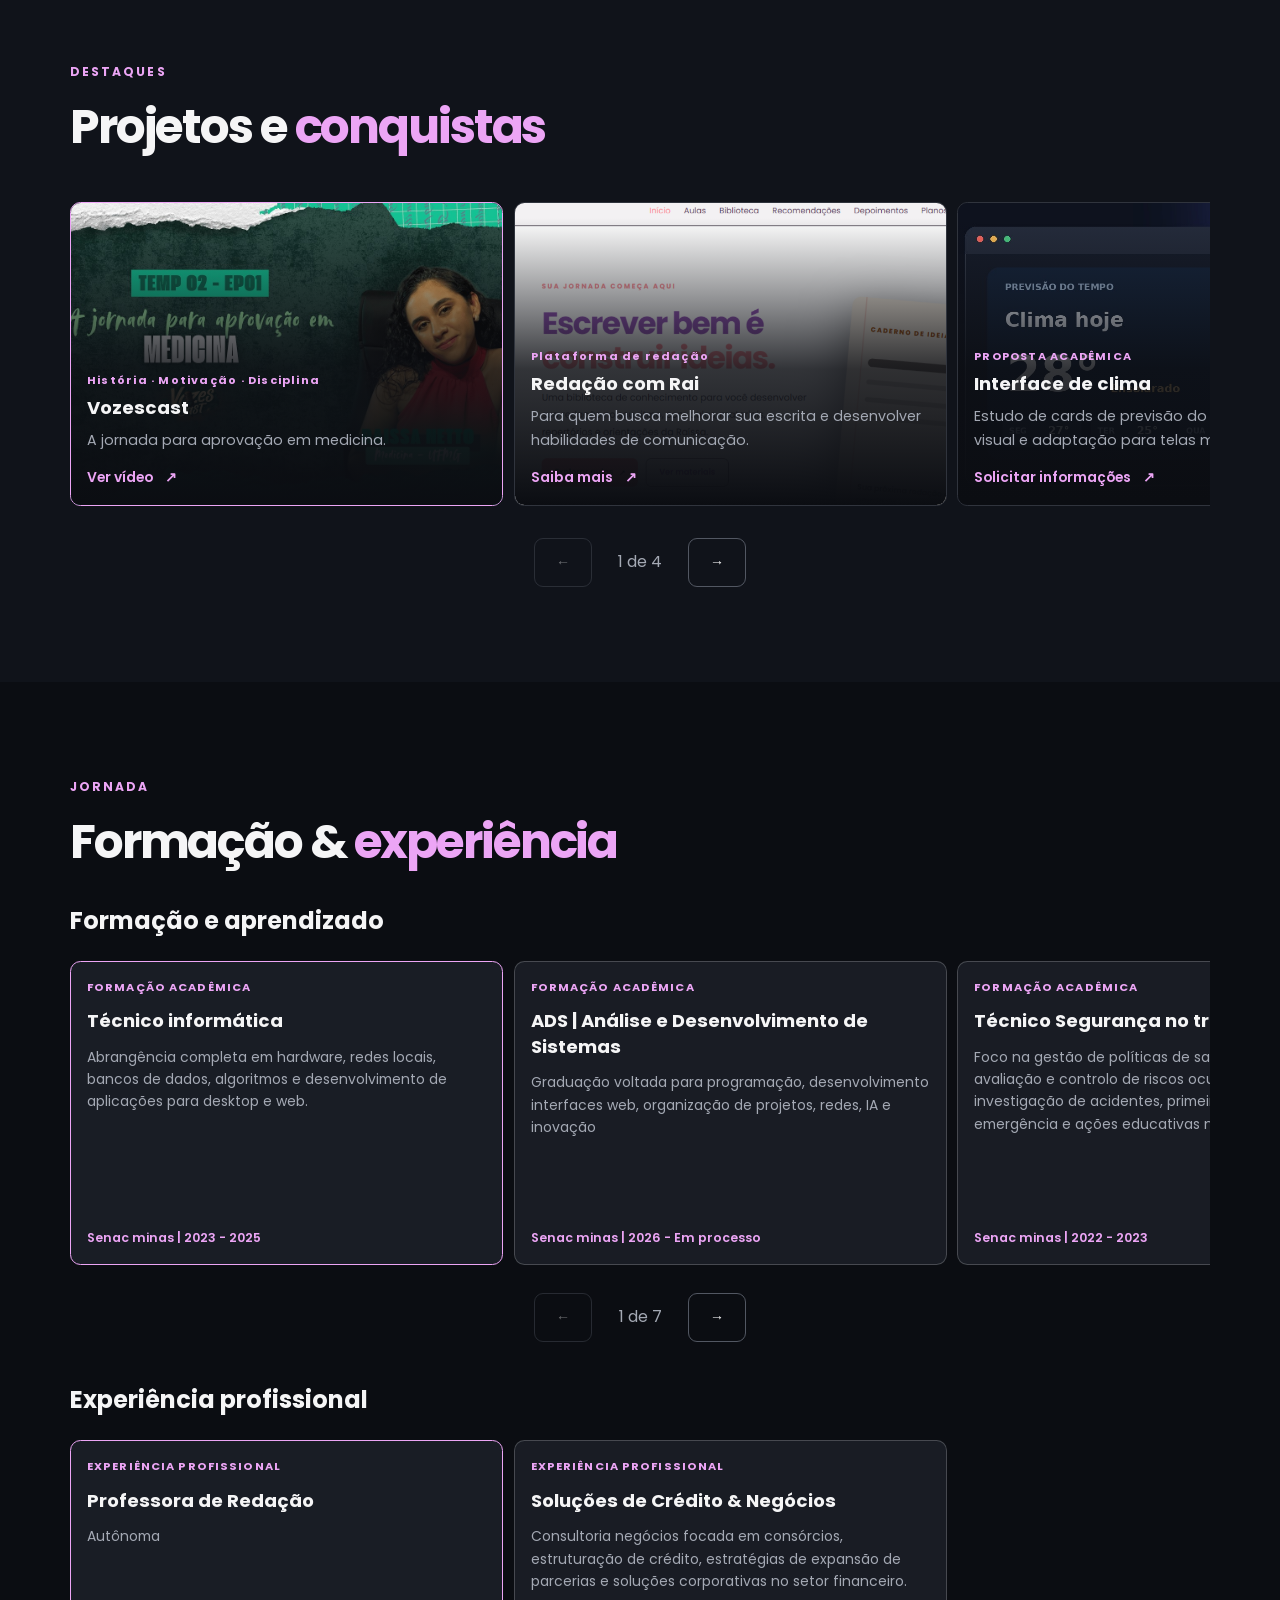
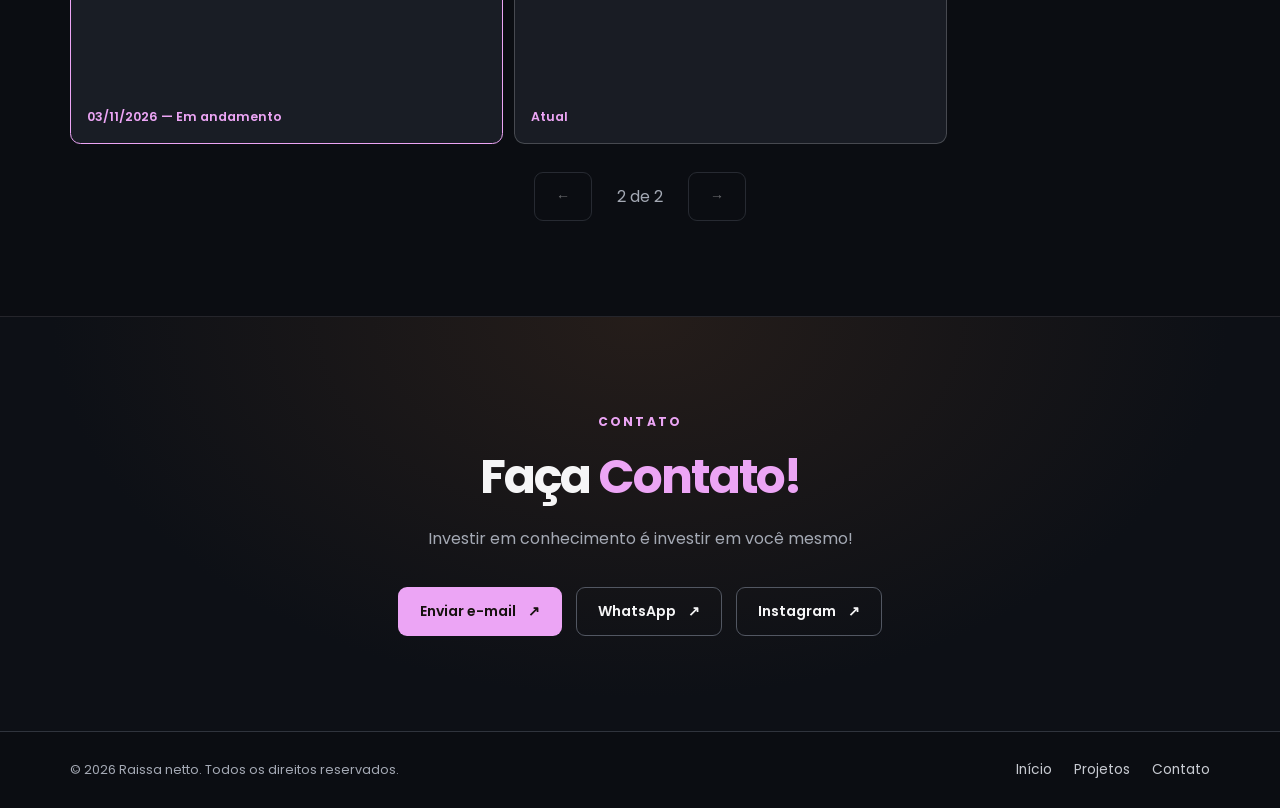
==== commit 8557e29a: "Adicionar galeria de instantes e remover integração Supabase" ====
--- a/index.html
+++ b/index.html
@@ -12,13 +12,13 @@
   <link rel="stylesheet" href="css/style.css">
   <link rel="stylesheet" href="css/projetos-carrossel.css">
   <script defer src="js/projetos-carrossel.js"></script>
-  <link rel="stylesheet" href="css/trajetoria.css">
-  <script defer src="js/linha-do-tempo.js"></script>
   <link rel="stylesheet" href="css/tema.css">
   <script defer src="js/tema.js"></script>
   <script defer src="js/formacao-carrossel.js"></script>
   <script defer src="js/voltar-topo.js"></script>
   <script defer src="js/skills-interactions.js"></script>
+  <link rel="stylesheet" href="css/galeria.css">
+  <script defer src="js/galeria.js"></script>
 </head>
 <body>
   <a class="pular" href="#conteudo">Pular para o conteúdo</a>
@@ -70,18 +70,7 @@
 
         <!-- Seção Linha do tempo -->
 
-    <section id="trajetoria" class="section" aria-labelledby="titulo-trajetoria">
-      <div class="container">
-        <p class="section-kicker">LINHA DO TEMPO</p>
-        <div class="section-heading">
-          <h2 id="titulo-trajetoria">Trajetória <span>educacional e profissional</span></h2>
-        </div>
-        <p class="trajetoria-vazia">Carregando trajetória…</p>
-        <ol class="trajetoria-lista" aria-label="Registros do mais recente ao mais antigo"></ol>
-      </div>
-    </section>
-
-    <!-- Seção hobbys -->
+<!-- Seção hobbys -->
 
     <section id="habilidades" class="section" aria-labelledby="titulo-habilidades">
       <div class="container"><p class="section-kicker">O QUE GOSTO DE FAZER</p><div class="section-heading"><h2 id="titulo-habilidades">Meus <span>hobbys</span></h2><p></p></div>
@@ -96,6 +85,77 @@
       </div>
     </section>
 
+<!-- Instantes congelados: galeria fotográfica em formato de carrossel. -->
+    <section id="instantes-congelados" class="section memories-section" aria-labelledby="titulo-instantes">
+      <div class="container">
+        <p class="section-kicker">REGISTROS DA MINHA TRAJETÓRIA</p>
+        <div class="section-heading"><h2 id="titulo-instantes">Instantes <span>congelados.</span></h2></div>
+        <div class="memories-top">
+          <p class="memories-intro">Pequenos fragmentos de tempo congelados.</p>
+          <span id="memories-count" class="memories-counter" aria-live="polite">01 / 03</span>
+        </div>
+        <div class="memories-viewport">
+          <div id="memories-track" class="memories-track" aria-label="Fotografias e memórias" tabindex="0">
+            <!-- Fotografia 1: edite o caminho, o título e os textos diretamente aqui. -->
+            <!-- Adicione a foto em img/instante-1.jpg e personalize os textos abaixo. -->
+<article class="memory-card">
+<button class="memory-open" type="button" aria-label="Ampliar registro 1">
+<div class="memory-media">
+<img src="img/instante-1.jpg" alt="Fotografia a adicionar ao registro 1" loading="lazy">
+<span class="memory-placeholder-symbol" aria-hidden="true">▧</span>
+<span class="memory-placeholder-label">Fotografia 1</span>
+</div>
+<div class="memory-body"><p class="memory-category">ESPAÇO PARA UMA RECORDAÇÃO</p><h3>Instante 01</h3><p class="memory-description">Um espaço para registrar momentos especiais.</p></div>
+</button>
+<p class="memory-detail" hidden>Personalize a fotografia e a legenda deste registro no HTML.</p>
+</article>
+<!-- Adicione a foto em img/instante-2.jpg e personalize os textos abaixo. -->
+<article class="memory-card">
+<button class="memory-open" type="button" aria-label="Ampliar registro 2">
+<div class="memory-media">
+<img src="img/instante-2.jpg" alt="Fotografia a adicionar ao registro 2" loading="lazy">
+<span class="memory-placeholder-symbol" aria-hidden="true">▧</span>
+<span class="memory-placeholder-label">Fotografia 2</span>
+</div>
+<div class="memory-body"><p class="memory-category">ESPAÇO PARA UMA RECORDAÇÃO</p><h3>Instante 02</h3><p class="memory-description">Um espaço para registrar momentos especiais.</p></div>
+</button>
+<p class="memory-detail" hidden>Personalize a fotografia e a legenda deste registro no HTML.</p>
+</article>
+<!-- Adicione a foto em img/instante-3.jpg e personalize os textos abaixo. -->
+<article class="memory-card">
+<button class="memory-open" type="button" aria-label="Ampliar registro 3">
+<div class="memory-media">
+<img src="img/instante-3.jpg" alt="Fotografia a adicionar ao registro 3" loading="lazy">
+<span class="memory-placeholder-symbol" aria-hidden="true">▧</span>
+<span class="memory-placeholder-label">Fotografia 3</span>
+</div>
+<div class="memory-body"><p class="memory-category">ESPAÇO PARA UMA RECORDAÇÃO</p><h3>Instante 03</h3><p class="memory-description">Um espaço para registrar momentos especiais.</p></div>
+</button>
+<p class="memory-detail" hidden>Personalize a fotografia e a legenda deste registro no HTML.</p>
+</article>
+          </div>
+        </div>
+        <div class="memories-controls">
+          <div id="memories-dots" class="memories-dots" aria-label="Navegar entre os registros"></div>
+          <div class="memories-buttons">
+            <button type="button" id="memories-prev" class="memories-button" aria-label="Fotografia anterior">‹</button>
+            <button type="button" id="memories-next" class="memories-button" aria-label="Próxima fotografia">›</button>
+          </div>
+        </div>
+      </div>
+    </section>
+    <dialog id="memory-modal" class="memory-modal" aria-labelledby="memory-modal-title">
+      <button type="button" class="memory-modal-close" aria-label="Fechar fotografia ampliada">×</button>
+      <div class="memory-modal-inner">
+        <div class="memory-media memory-modal-media"></div>
+        <div class="memory-modal-text">
+          <p class="memory-category memory-modal-category"></p>
+          <h3 id="memory-modal-title" class="memory-modal-title"></h3>
+          <p class="memory-modal-description"></p>
+        </div>
+      </div>
+    </dialog>
+
     <!-- Seção projetos -->
 
     <section id="projetos" class="section projects-section" aria-labelledby="titulo-projetos">
@@ -165,6 +225,7 @@
 <div class="journey-group">
 <h3 id="grupo-jornada-1">Experiência profissional</h3>
 <div class="journey-carousel" tabindex="0" role="region" aria-labelledby="grupo-jornada-1">
+<article class="journey-card"><span class="journey-label">EXPERIÊNCIA PROFISSIONAL</span><h4>Professora de Redação</h4><p>Autônoma</p><p class="journey-note">03/11/2026 — Em andamento</p></article>
 <article class="journey-card"><span class="journey-label">EXPERIÊNCIA PROFISSIONAL</span>
             <h4>Soluções de Crédito & Negócios</h4>
             <p>Consultoria negócios focada em consórcios, estruturação de crédito, estratégias de expansão de parcerias e soluções corporativas no setor financeiro.</p>
@@ -187,6 +248,6 @@
       </div>
     </section>
   </main>
-  <footer class="site-footer"><div class="container footer-inner"><p>© 2026 Raissa netto. Todos os direitos reservados.</p><nav aria-label="Links rápidos do rodapé"><a href="admin-trajetoria.html">Área administrativa</a><a href="#projetos">Projetos</a><a href="#">Contato</a></nav></div></footer>
+  <footer class="site-footer"><div class="container footer-inner"><p>© 2026 Raissa netto. Todos os direitos reservados.</p><nav aria-label="Links rápidos do rodapé"><a href="#inicio">Início</a><a href="#projetos">Projetos</a><a href="#">Contato</a></nav></div></footer>
 </body>
 </html>
--- a/css/galeria.css
+++ b/css/galeria.css
@@ -0,0 +1,162 @@
+/* Instantes congelados — galeria responsiva e independente dos demais carrosséis. */
+.memories-section {
+  position: relative;
+  overflow: hidden;
+  background: radial-gradient(circle at 88% 8%, rgba(236,165,245,.11), transparent 36%), var(--bg);
+}
+.memories-section .section-heading { margin-bottom: 28px; }
+.memories-intro { color: var(--muted); max-width: 650px; line-height: 1.7; }
+.memories-top { display:flex; align-items:center; justify-content:space-between; gap:16px; margin-bottom:20px; }
+.memories-counter { color:var(--muted); font-size:.85rem; white-space:nowrap; font-variant-numeric:tabular-nums; }
+.memories-viewport { overflow:hidden; padding: 12px 3px 24px; }
+.memories-track {
+  display:flex; gap:22px; overflow-x:auto; scroll-snap-type:x mandatory; scroll-behavior:smooth;
+  scrollbar-width:none; padding:4px 0 14px; overscroll-behavior-x:contain;
+}
+.memories-track::-webkit-scrollbar { display:none; }
+.memory-card {
+  flex: 0 0 calc((100% - 44px) / 3); min-width:0; scroll-snap-align:start;
+  border:1px solid var(--border); border-radius:18px; overflow:hidden;
+  background:var(--surface); color:var(--text); transition:transform .3s ease,border-color .3s ease,box-shadow .3s ease;
+}
+.memory-card:hover, .memory-card:focus-within { transform:translateY(-4px); border-color:var(--accent); box-shadow:0 0 22px rgba(236,165,245,.22); }
+.memory-open { display:block; width:100%; padding:0; background:transparent; border:0; color:inherit; text-align:left; cursor:pointer; font:inherit; }
+.memory-open:focus-visible, .memories-button:focus-visible, .memory-modal-close:focus-visible { outline:2px solid var(--accent); outline-offset:3px; }
+.memory-media {
+  position:relative; aspect-ratio:4/5; display:flex; flex-direction:column;
+  align-items:center; justify-content:center; gap:12px; overflow:hidden;
+  background:linear-gradient(140deg,#30333d,#181c25 55%,#453122); color:#fff;
+}
+.memory-media::after { content:"";position:absolute;inset:0;pointer-events:none; background:linear-gradient(0deg,rgba(0,0,0,.34),transparent 35%); }
+.memory-media img { width:100%;height:100%;object-fit:cover;display:block; }
+.memory-media.has-image > .memory-placeholder-symbol, .memory-media.has-image > .memory-placeholder-label { display:none; }
+.memory-media.has-image { display:block; }
+.memory-media.has-image img { position:absolute;inset:0; }
+
+.memory-placeholder-symbol { width:64px;height:64px;display:grid;place-items:center;border-radius:19px;border:1px solid rgba(255,255,255,.35);font-size:2rem;background:rgba(255,255,255,.07); }
+.memory-placeholder-label { font-size:.74rem;letter-spacing:.14em;text-transform:uppercase;color:#ded6d0; }
+.memory-body { padding:21px 20px 24px; }
+.memory-category { color:var(--accent);font-size:.7rem;font-weight:700;letter-spacing:.12em;text-transform:uppercase;margin:0 0 8px; }
+.memory-body h3 { font-size:1.09rem;line-height:1.4;margin:0 0 9px; }
+.memory-description { color:var(--muted);font-size:.84rem;line-height:1.65;margin:0; }
+.memories-controls { display:flex;align-items:center;justify-content:space-between;gap:16px;margin-top:6px; }
+.memories-dots { display:flex;gap:7px;flex-wrap:wrap; }
+.memories-dot { width:10px;height:10px;border-radius:50%;border:0;background:var(--border);padding:0;cursor:pointer; }
+.memories-dot[aria-current="true"] { width:26px;border-radius:12px;background:var(--accent); }
+.memories-buttons { display:flex;gap:10px; }
+.memories-button, .memory-modal-close {
+  display:grid;place-items:center;width:42px;height:42px;border-radius:12px;
+  border:1px solid var(--border);background:var(--surface);color:var(--text);font:inherit;font-size:1.3rem;cursor:pointer;
+  transition:border-color .2s,background .2s;
+}
+.memories-button:hover, .memory-modal-close:hover { border-color:var(--accent); background:var(--surface-2); }
+.memories-button:disabled { opacity:.35;cursor:default; }
+.memory-modal { border:0;padding:0;max-width:min(920px,calc(100vw - 32px));max-height:calc(100vh - 32px);width:100%;border-radius:18px;overflow:auto;background:var(--surface);color:var(--text);box-shadow:0 25px 90px #0009; }
+.memory-modal::backdrop { background:rgba(4,5,9,.83);backdrop-filter:blur(7px); }
+.memory-modal-inner { display:grid;grid-template-columns:minmax(0,1.1fr) minmax(0,.9fr); }
+.memory-modal .memory-media { aspect-ratio:4/5;min-height:360px; }
+.memory-modal-text { padding:58px 30px 34px;align-self:center; }
+.memory-modal-text h3 { font-size:clamp(1.45rem,2.8vw,2rem);margin:10px 0 14px; }
+.memory-modal-text p:not(.memory-category) {color:var(--muted);line-height:1.7;}
+.memory-modal-close { position:fixed;top:max(24px,calc((100vh - min(100vh - 32px, 700px))/2 + 10px));right:max(24px,calc((100vw - min(920px,100vw - 32px))/2 + 10px));z-index:3; }
+html[data-theme="light"] .memories-section { background:radial-gradient(circle at 88% 8%,rgba(230,118,34,.10),transparent 35%),var(--bg); }
+@media(max-width:980px) { .memory-card {flex-basis:calc((100% - 22px)/2);} }
+@media(max-width:680px) {
+  .memory-card {flex-basis:85%;}
+  .memories-top {align-items:flex-start;}
+  .memory-modal-inner {grid-template-columns:1fr;}
+  .memory-modal .memory-media {aspect-ratio:16/11;min-height:210px;}
+  .memory-modal-text {padding:26px 22px 30px;}
+  .memory-modal-close {top:20px;right:20px;}
+}
+@media(prefers-reduced-motion:reduce) { .memories-track{scroll-behavior:auto;} .memory-card{transition:none;} }
+
+
+/* Visualização ampliada: mostra a fotografia inteira, sem crop, em qualquer tela. */
+.memory-modal {
+  position: fixed;
+  inset: 0;
+  margin: auto;
+  box-sizing: border-box;
+  width: min(960px, calc(100vw - 28px));
+  max-width: calc(100vw - 28px);
+  max-height: min(94vh, 94dvh);
+  overflow-x: hidden;
+  overflow-y: auto;
+  border-radius: 18px;
+}
+.memory-modal-inner {
+  display: flex;
+  flex-direction: column;
+  align-items: stretch;
+  width: 100%;
+  min-width: 0;
+}
+/* O card continua com object-fit: cover; somente a ampliação usa contain. */
+.memory-modal .memory-media {
+  box-sizing: border-box;
+  width: 100%;
+  min-height: 0;
+  height: auto;
+  max-height: min(68vh, 68dvh);
+  aspect-ratio: auto;
+  padding: 12px;
+  display: flex;
+  align-items: center;
+  justify-content: center;
+  overflow: hidden;
+  background: #11151b;
+}
+.memory-modal .memory-media::after { display: none; }
+.memory-modal .memory-media.has-image { display: flex; }
+/* Corrige position:absolute herdado dos cartões do carrossel. */
+.memory-modal .memory-media img,
+.memory-modal .memory-media.has-image img {
+  position: static;
+  inset: auto;
+  display: block;
+  width: auto;
+  height: auto;
+  max-width: 100%;
+  max-height: calc(min(68vh, 68dvh) - 24px);
+  object-fit: contain;
+  object-position: center center;
+  flex: 0 1 auto;
+}
+.memory-modal-text {
+  width: 100%;
+  box-sizing: border-box;
+  padding: 24px 30px 30px;
+  align-self: stretch;
+  text-align: center;
+}
+.memory-modal-text h3 { margin: 8px 0 12px; }
+.memory-modal-close {
+  position: sticky;
+  top: 12px;
+  right: auto;
+  margin: 12px 12px -54px auto;
+  z-index: 5;
+  background: var(--surface);
+  box-shadow: 0 3px 16px rgba(0,0,0,.4);
+}
+@media (max-width: 680px) {
+  .memory-modal {
+    width: calc(100vw - 16px);
+    max-width: calc(100vw - 16px);
+    max-height: min(96vh, 96dvh);
+    border-radius: 14px;
+  }
+  .memory-modal .memory-media {
+    max-height: min(70vh, 70dvh);
+    padding: 8px;
+    min-height: 0;
+    aspect-ratio: auto;
+  }
+  .memory-modal .memory-media img,
+  .memory-modal .memory-media.has-image img {
+    max-height: calc(min(70vh, 70dvh) - 16px);
+  }
+  .memory-modal-text { padding: 18px 18px 26px; }
+  .memory-modal-close { top: 8px; right: auto; margin: 8px 8px -50px auto; }
+}
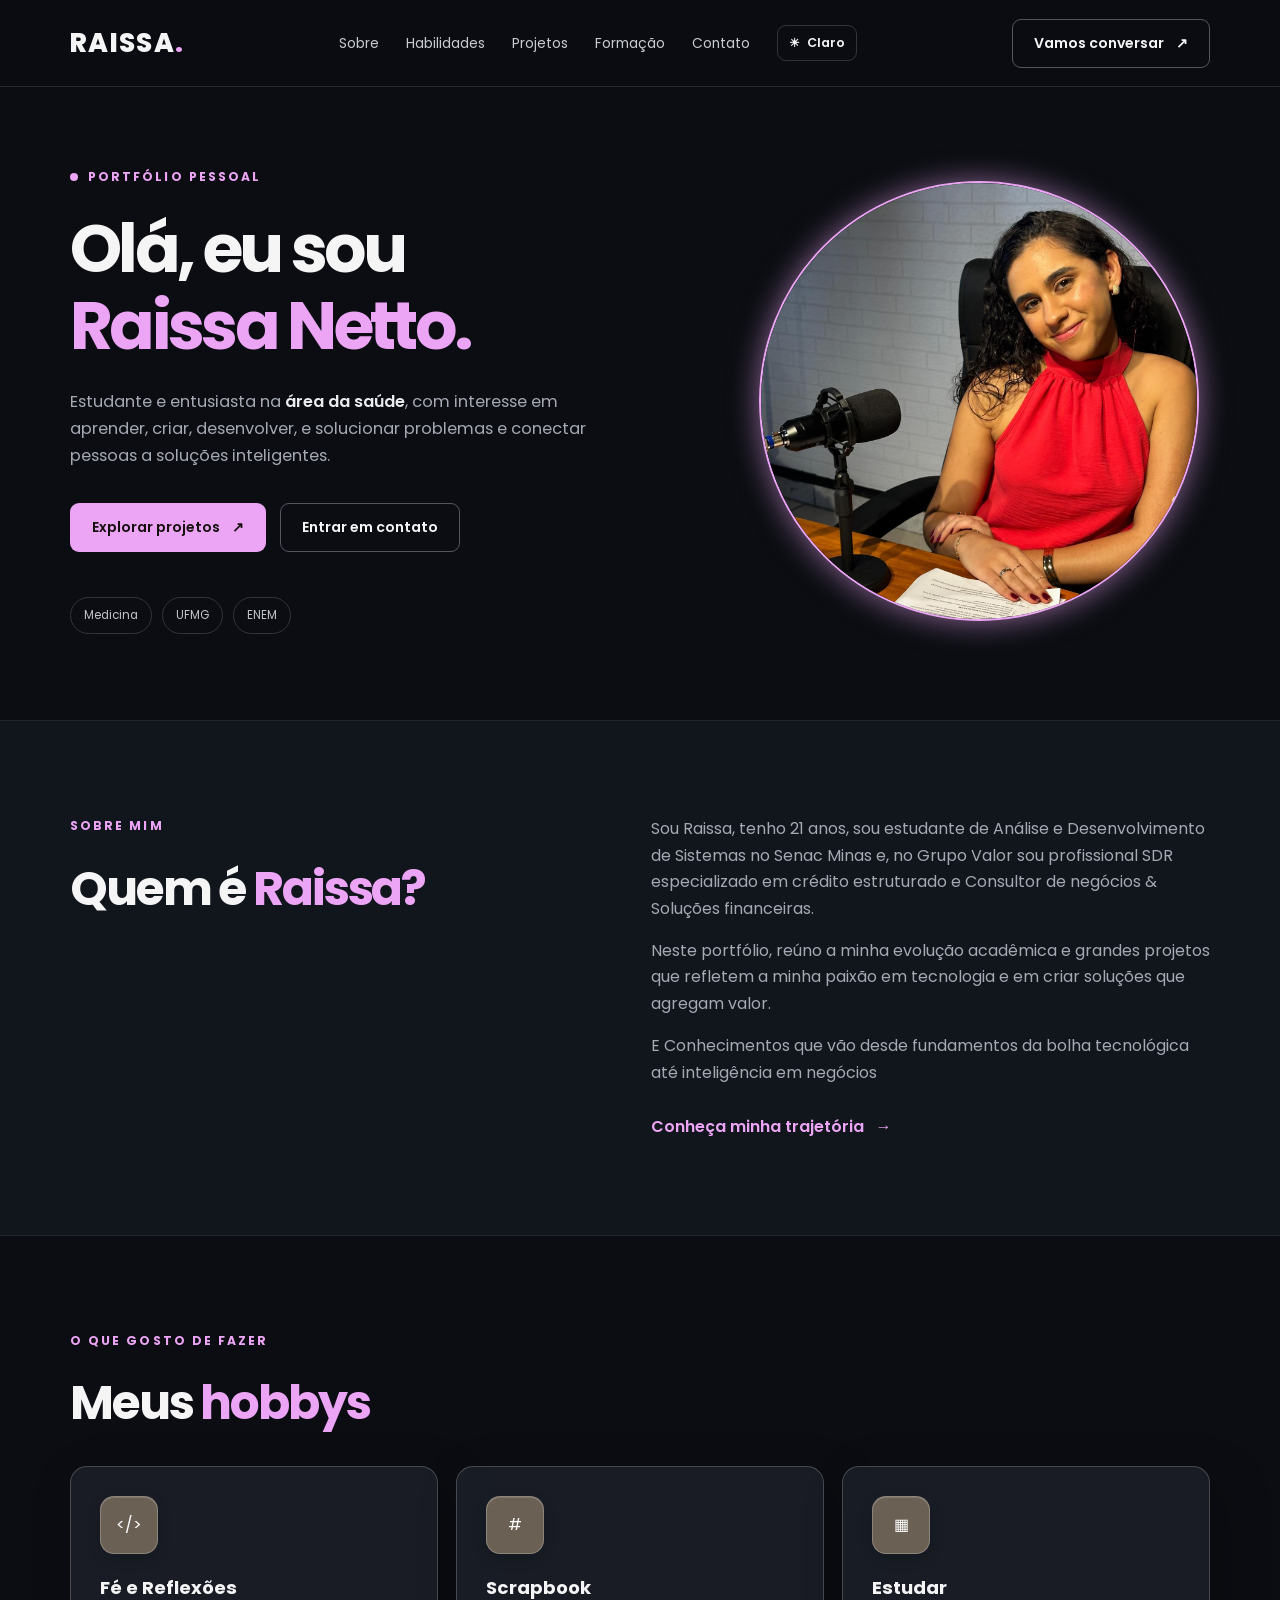
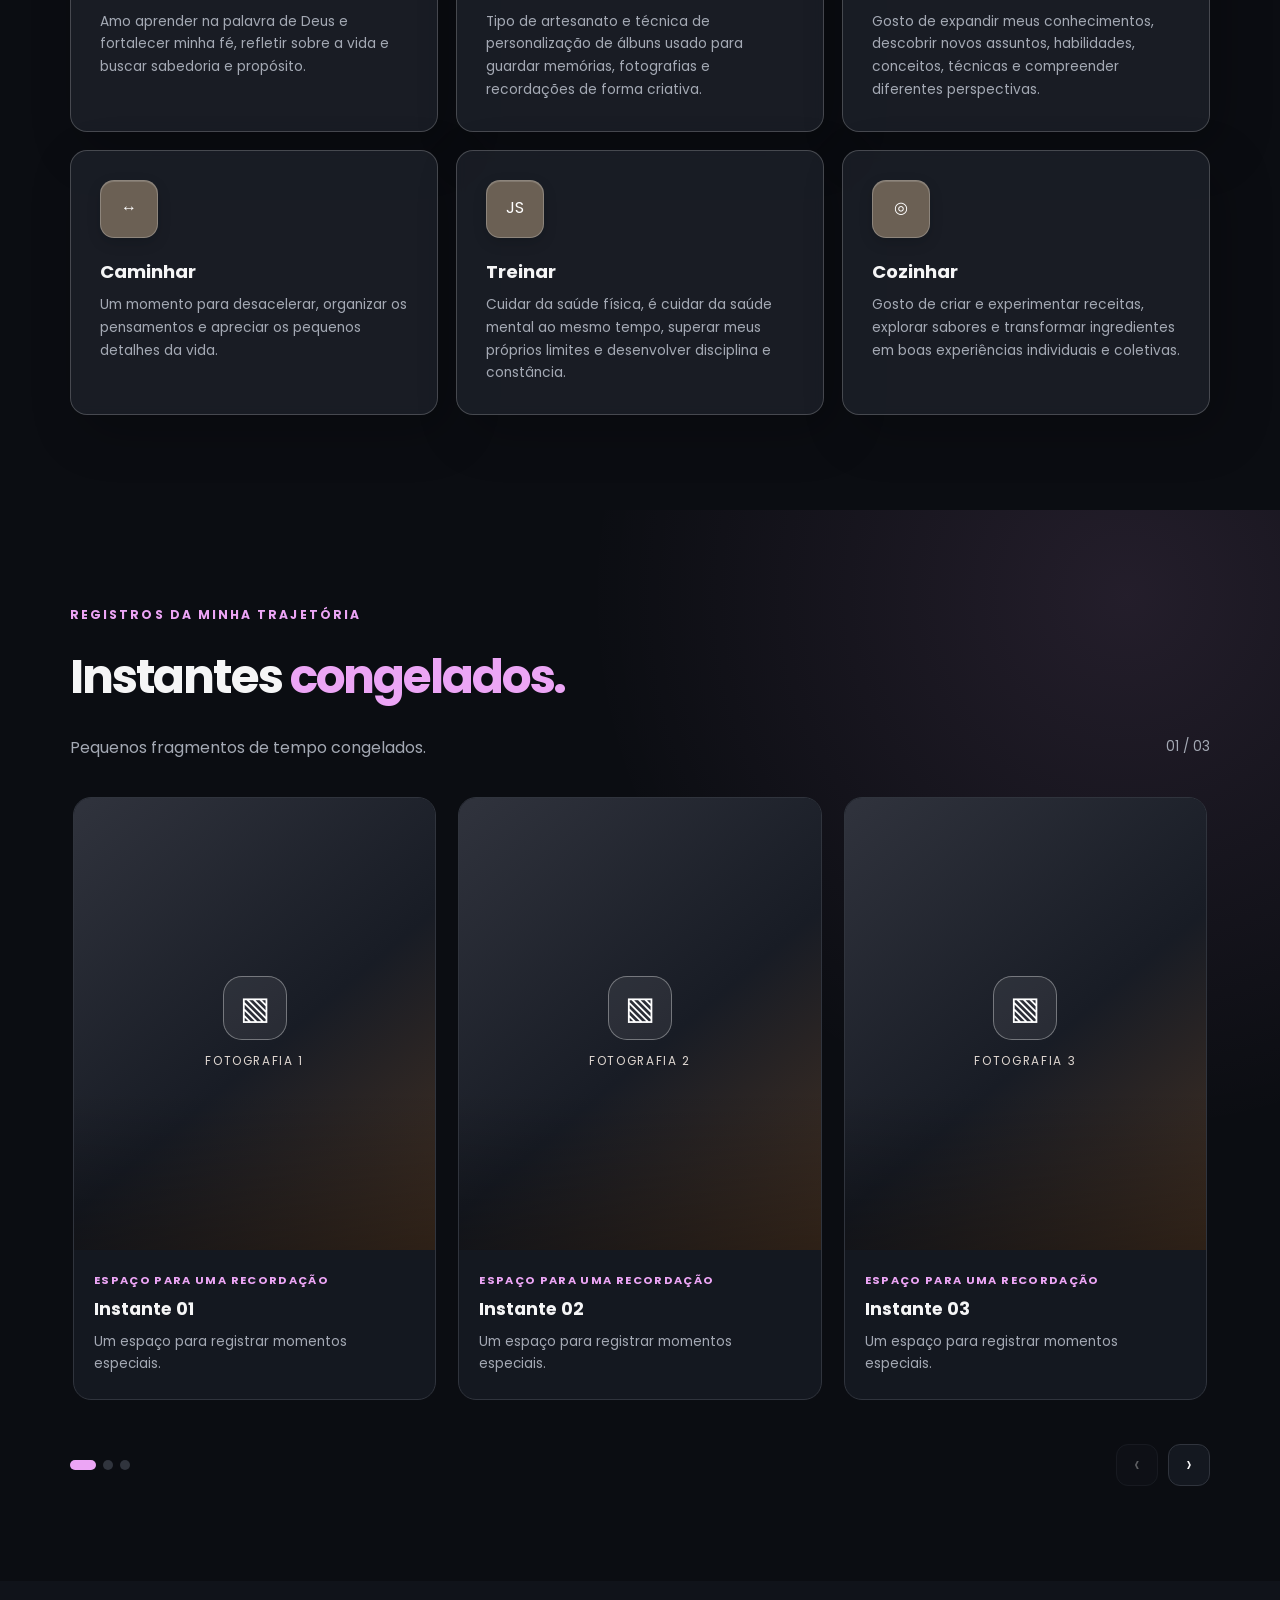
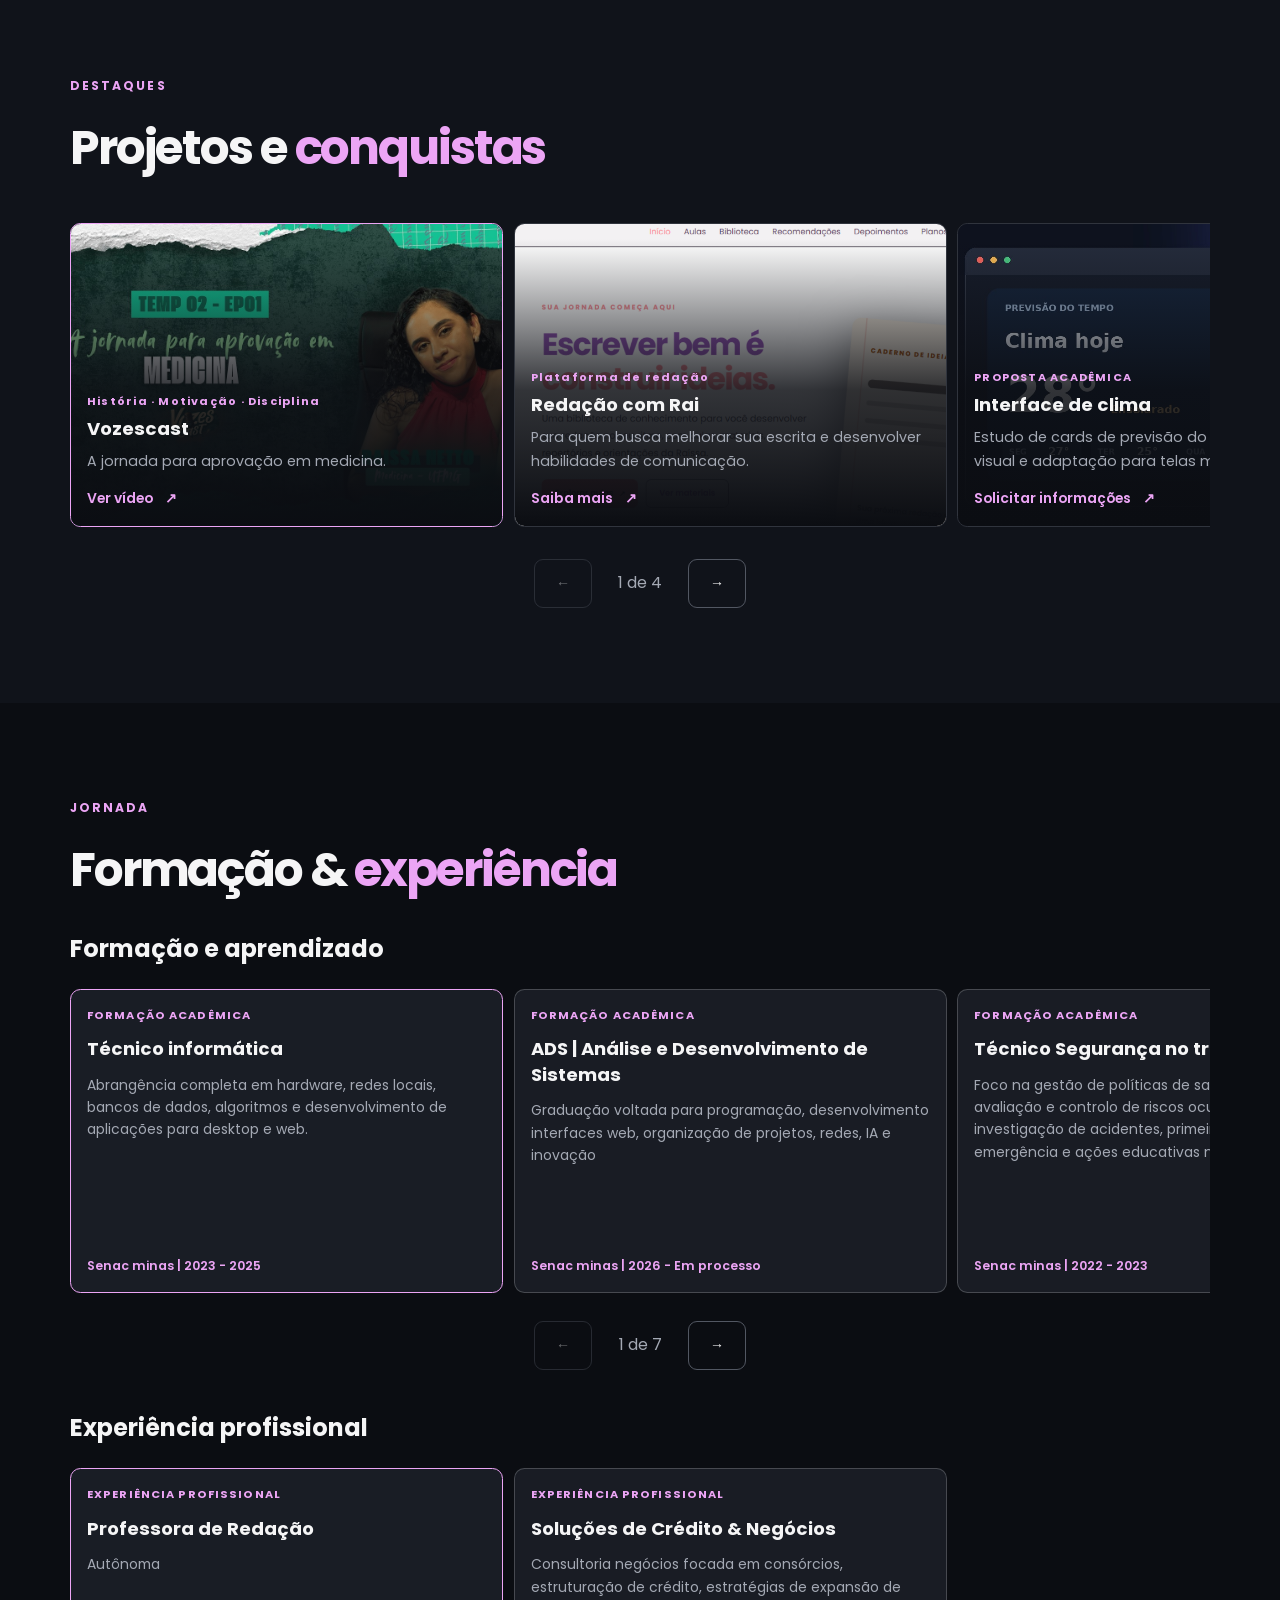
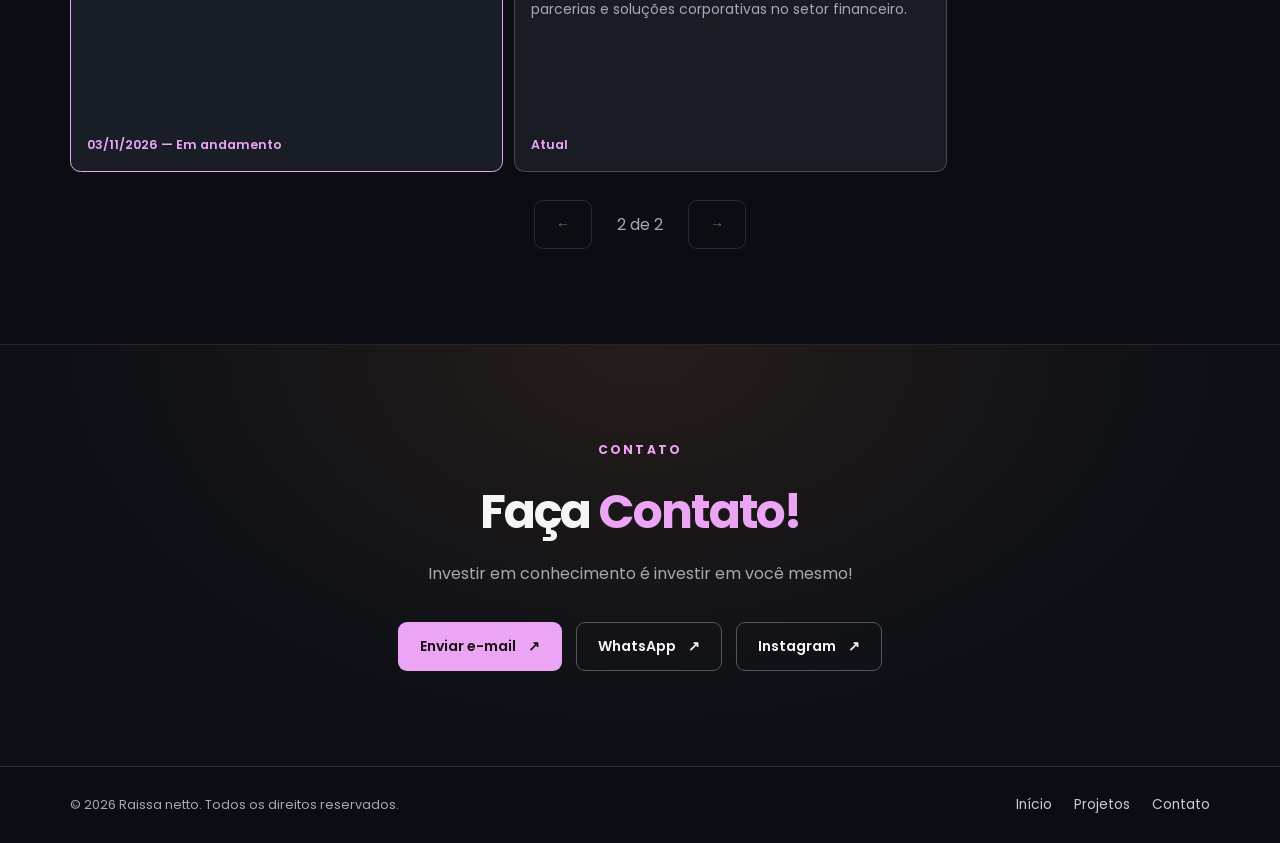
==== commit de858684: "Comentar código e ordenar CSS conforme as seções do HTML" ====
--- a/index.html
+++ b/index.html
@@ -1,253 +1,665 @@
-<!DOCTYPE html>
+<!doctype html>
 <html lang="pt-BR">
-<head>
-  <meta charset="UTF-8">
-  <meta name="viewport" content="width=device-width, initial-scale=1.0">
-  <meta name="description" content="Portfólio pessoal de Raissa Netto: trajetória, projetos e conquistas.">
-  <meta name="theme-color" content="#0b0d12">
-  <title>Raissa netto | Portfólio</title>
-  <link rel="preconnect" href="https://fonts.googleapis.com">
-  <link rel="preconnect" href="https://fonts.gstatic.com" crossorigin>
-  <link href="https://fonts.googleapis.com/css2?family=Poppins:wght@400;500;600;700;800&display=swap" rel="stylesheet">
-  <link rel="stylesheet" href="css/style.css">
-  <link rel="stylesheet" href="css/projetos-carrossel.css">
-  <script defer src="js/projetos-carrossel.js"></script>
-  <link rel="stylesheet" href="css/tema.css">
-  <script defer src="js/tema.js"></script>
-  <script defer src="js/formacao-carrossel.js"></script>
-  <script defer src="js/voltar-topo.js"></script>
-  <script defer src="js/skills-interactions.js"></script>
-  <link rel="stylesheet" href="css/galeria.css">
-  <script defer src="js/galeria.js"></script>
-</head>
-<body>
-  <a class="pular" href="#conteudo">Pular para o conteúdo</a>
-  <header class="site-header" id="inicio">
-    <div class="container header-inner">
-      <a href="#inicio" class="logo" aria-label="Raissa Netto, início">RAISSA<span>.</span></a>
-      <nav aria-label="Menu principal">
-        <ul class="menu">
-          <li><a href="#sobre">Sobre</a></li>
-          <li><a href="#habilidades">Habilidades</a></li>
-          <li><a href="#projetos">Projetos</a></li>
-          <li><a href="#formacao">Formação</a></li>
-          <li><a href="#contato">Contato</a></li>
-<li><button id="theme-toggle" class="theme-toggle" type="button" aria-label="Ativar modo claro" aria-pressed="false" title="Ativar modo claro"><span class="theme-icon-light" aria-hidden="true">☀</span><span class="theme-icon-dark" aria-hidden="true">☾</span><span class="theme-label">Claro</span></button></li>
-        </ul>
-      </nav>
-      <a class="btn btn-outline header-cta" href="#contato">Vamos conversar <span aria-hidden="true">↗</span></a>
-    </div>
-  </header>
-
-  <main id="conteudo">
-    <!-- Apresentação -->
-    <section class="hero container" aria-labelledby="titulo-principal">
-      <div class="hero-content">
-        <p class="eyebrow"><span class="status-dot" aria-hidden="true"></span> PORTFÓLIO PESSOAL</p>
-        <h1 id="titulo-principal">Olá, eu sou <br><span>Raissa Netto.</span></h1>
-        <p class="hero-subtitle">Estudante e entusiasta na <strong>área da saúde</strong>, com interesse em aprender, criar, desenvolver, e solucionar problemas e conectar pessoas a soluções inteligentes.</p>
-        <div class="hero-actions">
-          <a href="#projetos" class="btn btn-primary">Explorar projetos <span aria-hidden="true">↗</span></a>
-          <a href="#contato" class="btn btn-outline">Entrar em contato</a>
-        </div>
-        <div class="hero-tags" aria-label="Áreas de interesse"><span>Medicina</span><span>UFMG</span><span>ENEM</span></div>
+  <head>
+    <meta charset="UTF-8" />
+    <meta name="viewport" content="width=device-width, initial-scale=1.0" />
+    <meta
+      name="description"
+      content="Portfólio pessoal de Raissa Netto: trajetória, projetos e conquistas."
+    />
+    <meta name="theme-color" content="#0b0d12" />
+    <title>Raissa netto | Portfólio</title>
+    <link rel="preconnect" href="https://fonts.googleapis.com" />
+    <link rel="preconnect" href="https://fonts.gstatic.com" crossorigin />
+    <link
+      href="https://fonts.googleapis.com/css2?family=Poppins:wght@400;500;600;700;800&display=swap"
+      rel="stylesheet"
+    />
+    <!-- Todos os estilos estão em css/style.css, na ordem desta página. -->
+    <link rel="stylesheet" href="css/style.css" />
+    <script defer src="js/projetos-carrossel.js"></script>
+    <script defer src="js/tema.js"></script>
+    <script defer src="js/formacao-carrossel.js"></script>
+    <script defer src="js/voltar-topo.js"></script>
+    <script defer src="js/skills-interactions.js"></script>
+    <script defer src="js/galeria.js"></script>
+  </head>
+  <body>
+    <a class="pular" href="#conteudo">Pular para o conteúdo</a>
+    <header class="site-header" id="inicio">
+      <div class="container header-inner">
+        <a href="#inicio" class="logo" aria-label="Raissa Netto, início">RAISSA<span>.</span></a>
+        <nav aria-label="Menu principal">
+          <ul class="menu">
+            <li><a href="#sobre">Sobre</a></li>
+            <li><a href="#habilidades">Habilidades</a></li>
+            <li><a href="#projetos">Projetos</a></li>
+            <li><a href="#formacao">Formação</a></li>
+            <li><a href="#contato">Contato</a></li>
+            <li>
+              <button
+                id="theme-toggle"
+                class="theme-toggle"
+                type="button"
+                aria-label="Ativar modo claro"
+                aria-pressed="false"
+                title="Ativar modo claro"
+              >
+                <span class="theme-icon-light" aria-hidden="true">☀</span
+                ><span class="theme-icon-dark" aria-hidden="true">☾</span
+                ><span class="theme-label">Claro</span>
+              </button>
+            </li>
+          </ul>
+        </nav>
+        <a class="btn btn-outline header-cta" href="#contato"
+          >Vamos conversar <span aria-hidden="true">↗</span></a
+        >
       </div>
-      <div class="hero-portrait">
-        <div class="portrait-glow" aria-hidden="true"></div>
-        <img src="img/Eu.png" alt="Foto de perfil de Raissa Netto usando blazer preto" width="520" height="520">
-        <div class="portrait-caption"><span></span></div>
+    </header>
+
+    <!-- Edite os textos, imagens e links das seções abaixo. -->
+    <main id="conteudo">
+      <!-- Apresentação -->
+      <!-- INÍCIO DA SEÇÃO — apresentação -->
+      <section class="hero container" aria-labelledby="titulo-principal">
+        <div class="hero-content">
+          <p class="eyebrow">
+            <span class="status-dot" aria-hidden="true"></span> PORTFÓLIO PESSOAL
+          </p>
+          <h1 id="titulo-principal">Olá, eu sou <br /><span>Raissa Netto.</span></h1>
+          <p class="hero-subtitle">
+            Estudante e entusiasta na <strong>área da saúde</strong>, com interesse em aprender,
+            criar, desenvolver, e solucionar problemas e conectar pessoas a soluções inteligentes.
+          </p>
+          <div class="hero-actions">
+            <a href="#projetos" class="btn btn-primary"
+              >Explorar projetos <span aria-hidden="true">↗</span></a
+            >
+            <a href="#contato" class="btn btn-outline">Entrar em contato</a>
+          </div>
+          <div class="hero-tags" aria-label="Áreas de interesse">
+            <span>Medicina</span><span>UFMG</span><span>ENEM</span>
+          </div>
+        </div>
+        <div class="hero-portrait">
+          <div class="portrait-glow" aria-hidden="true"></div>
+          <!-- IMAGEM — altere src para trocar o arquivo e alt para descrever a foto. -->
+          <img
+            src="img/Eu.png"
+            alt="Foto de perfil de Raissa Netto usando blazer preto"
+            width="520"
+            height="520"
+          />
+          <div class="portrait-caption"><span></span></div>
+        </div>
+      </section>
+
+      <!-- Seção sobre -->
+
+      <!-- INÍCIO DA SEÇÃO — sobre -->
+      <section id="sobre" class="section about-section" aria-labelledby="titulo-sobre">
+        <div class="container about-layout">
+          <div>
+            <p class="section-kicker">SOBRE MIM</p>
+            <h2 id="titulo-sobre">Quem é <span>Raissa?</span></h2>
+          </div>
+          <div class="about-copy">
+            <p>
+              Sou Raissa, tenho 21 anos, sou estudante de Análise e Desenvolvimento de Sistemas no
+              Senac Minas e, no Grupo Valor sou profissional SDR especializado em crédito
+              estruturado e Consultor de negócios & Soluções financeiras.
+            </p>
+            <p>
+              Neste portfólio, reúno a minha evolução acadêmica e grandes projetos que refletem a
+              minha paixão em tecnologia e em criar soluções que agregam valor.
+            </p>
+            <p>
+              E Conhecimentos que vão desde fundamentos da bolha tecnológica até inteligência em
+              negócios
+            </p>
+            <a class="text-link" href="#formacao"
+              >Conheça minha trajetória <span aria-hidden="true">→</span></a
+            >
+          </div>
+        </div>
+      </section>
+
+      <!-- Seção Linha do tempo -->
+
+      <!-- Seção hobbys -->
+
+      <!-- INÍCIO DA SEÇÃO — habilidades -->
+      <section id="habilidades" class="section" aria-labelledby="titulo-habilidades">
+        <div class="container">
+          <p class="section-kicker">O QUE GOSTO DE FAZER</p>
+          <div class="section-heading">
+            <h2 id="titulo-habilidades">Meus <span>hobbys</span></h2>
+            <p></p>
+          </div>
+          <div class="skills-grid">
+            <!-- Hobby: ícone, título e descrição. -->
+            <article class="skill-card" tabindex="0" role="button" aria-pressed="false">
+              <span class="skill-icon" aria-hidden="true">&lt;/&gt;</span>
+              <h3>Fé e Reflexões</h3>
+              <p>
+                Amo aprender na palavra de Deus e fortalecer minha fé, refletir sobre a vida e
+                buscar sabedoria e propósito.
+              </p>
+            </article>
+            <!-- Hobby: ícone, título e descrição. -->
+            <article class="skill-card" tabindex="0" role="button" aria-pressed="false">
+              <span class="skill-icon" aria-hidden="true">#</span>
+              <h3>Scrapbook</h3>
+              <p>
+                Tipo de artesanato e técnica de personalização de álbuns usado para guardar
+                memórias, fotografias e recordações de forma criativa.
+              </p>
+            </article>
+            <!-- Hobby: ícone, título e descrição. -->
+            <article class="skill-card" tabindex="0" role="button" aria-pressed="false">
+              <span class="skill-icon" aria-hidden="true">▦</span>
+              <h3>Estudar</h3>
+              <p>
+                Gosto de expandir meus conhecimentos, descobrir novos assuntos, habilidades,
+                conceitos, técnicas e compreender diferentes perspectivas.
+              </p>
+            </article>
+            <!-- Hobby: ícone, título e descrição. -->
+            <article class="skill-card" tabindex="0" role="button" aria-pressed="false">
+              <span class="skill-icon" aria-hidden="true">↔</span>
+              <h3>Caminhar</h3>
+              <p>
+                Um momento para desacelerar, organizar os pensamentos e apreciar os pequenos
+                detalhes da vida.
+              </p>
+            </article>
+            <!-- Hobby: ícone, título e descrição. -->
+            <article class="skill-card" tabindex="0" role="button" aria-pressed="false">
+              <span class="skill-icon" aria-hidden="true">JS</span>
+              <h3>Treinar</h3>
+              <p>
+                Cuidar da saúde física, é cuidar da saúde mental ao mesmo tempo, superar meus
+                próprios limites e desenvolver disciplina e constância.
+              </p>
+            </article>
+            <!-- Hobby: ícone, título e descrição. -->
+            <article class="skill-card" tabindex="0" role="button" aria-pressed="false">
+              <span class="skill-icon" aria-hidden="true">◎</span>
+              <h3>Cozinhar</h3>
+              <p>
+                Gosto de criar e experimentar receitas, explorar sabores e transformar ingredientes
+                em boas experiências individuais e coletivas.
+              </p>
+            </article>
+          </div>
+        </div>
+      </section>
+
+      <!-- Instantes congelados: galeria fotográfica em formato de carrossel. -->
+      <!-- INÍCIO DA SEÇÃO — instantes-congelados -->
+      <section
+        id="instantes-congelados"
+        class="section memories-section"
+        aria-labelledby="titulo-instantes"
+      >
+        <div class="container">
+          <p class="section-kicker">REGISTROS DA MINHA TRAJETÓRIA</p>
+          <div class="section-heading">
+            <h2 id="titulo-instantes">Instantes <span>congelados.</span></h2>
+          </div>
+          <div class="memories-top">
+            <p class="memories-intro">Pequenos fragmentos de tempo congelados.</p>
+            <span id="memories-count" class="memories-counter" aria-live="polite">01 / 03</span>
+          </div>
+          <div class="memories-viewport">
+            <div
+              id="memories-track"
+              class="memories-track"
+              aria-label="Fotografias e memórias"
+              tabindex="0"
+            >
+              <!-- Fotografia 1: edite o caminho, o título e os textos diretamente aqui. -->
+              <!-- Adicione a foto em img/instante-1.jpg e personalize os textos abaixo. -->
+              <article class="memory-card">
+                <button class="memory-open" type="button" aria-label="Ampliar registro 1">
+                  <div class="memory-media">
+                    <!-- IMAGEM — altere src para trocar o arquivo e alt para descrever a foto. -->
+                    <img
+                      src="img/instante-1.jpg"
+                      alt="Fotografia a adicionar ao registro 1"
+                      loading="lazy"
+                    />
+                    <span class="memory-placeholder-symbol" aria-hidden="true">▧</span>
+                    <span class="memory-placeholder-label">Fotografia 1</span>
+                  </div>
+                  <div class="memory-body">
+                    <p class="memory-category">ESPAÇO PARA UMA RECORDAÇÃO</p>
+                    <h3>Instante 01</h3>
+                    <p class="memory-description">Um espaço para registrar momentos especiais.</p>
+                  </div>
+                </button>
+                <p class="memory-detail" hidden>
+                  Personalize a fotografia e a legenda deste registro no HTML.
+                </p>
+              </article>
+              <!-- Adicione a foto em img/instante-2.jpg e personalize os textos abaixo. -->
+              <article class="memory-card">
+                <button class="memory-open" type="button" aria-label="Ampliar registro 2">
+                  <div class="memory-media">
+                    <!-- IMAGEM — altere src para trocar o arquivo e alt para descrever a foto. -->
+                    <img
+                      src="img/instante-2.jpg"
+                      alt="Fotografia a adicionar ao registro 2"
+                      loading="lazy"
+                    />
+                    <span class="memory-placeholder-symbol" aria-hidden="true">▧</span>
+                    <span class="memory-placeholder-label">Fotografia 2</span>
+                  </div>
+                  <div class="memory-body">
+                    <p class="memory-category">ESPAÇO PARA UMA RECORDAÇÃO</p>
+                    <h3>Instante 02</h3>
+                    <p class="memory-description">Um espaço para registrar momentos especiais.</p>
+                  </div>
+                </button>
+                <p class="memory-detail" hidden>
+                  Personalize a fotografia e a legenda deste registro no HTML.
+                </p>
+              </article>
+              <!-- Adicione a foto em img/instante-3.jpg e personalize os textos abaixo. -->
+              <article class="memory-card">
+                <button class="memory-open" type="button" aria-label="Ampliar registro 3">
+                  <div class="memory-media">
+                    <!-- IMAGEM — altere src para trocar o arquivo e alt para descrever a foto. -->
+                    <img
+                      src="img/instante-3.jpg"
+                      alt="Fotografia a adicionar ao registro 3"
+                      loading="lazy"
+                    />
+                    <span class="memory-placeholder-symbol" aria-hidden="true">▧</span>
+                    <span class="memory-placeholder-label">Fotografia 3</span>
+                  </div>
+                  <div class="memory-body">
+                    <p class="memory-category">ESPAÇO PARA UMA RECORDAÇÃO</p>
+                    <h3>Instante 03</h3>
+                    <p class="memory-description">Um espaço para registrar momentos especiais.</p>
+                  </div>
+                </button>
+                <p class="memory-detail" hidden>
+                  Personalize a fotografia e a legenda deste registro no HTML.
+                </p>
+              </article>
+            </div>
+          </div>
+          <div class="memories-controls">
+            <div
+              id="memories-dots"
+              class="memories-dots"
+              aria-label="Navegar entre os registros"
+            ></div>
+            <div class="memories-buttons">
+              <button
+                type="button"
+                id="memories-prev"
+                class="memories-button"
+                aria-label="Fotografia anterior"
+              >
+                ‹
+              </button>
+              <button
+                type="button"
+                id="memories-next"
+                class="memories-button"
+                aria-label="Próxima fotografia"
+              >
+                ›
+              </button>
+            </div>
+          </div>
+        </div>
+      </section>
+      <dialog id="memory-modal" class="memory-modal" aria-labelledby="memory-modal-title">
+        <button type="button" class="memory-modal-close" aria-label="Fechar fotografia ampliada">
+          ×
+        </button>
+        <div class="memory-modal-inner">
+          <div class="memory-media memory-modal-media"></div>
+          <div class="memory-modal-text">
+            <p class="memory-category memory-modal-category"></p>
+            <h3 id="memory-modal-title" class="memory-modal-title"></h3>
+            <p class="memory-modal-description"></p>
+          </div>
+        </div>
+      </dialog>
+
+      <!-- Seção projetos -->
+
+      <!-- INÍCIO DA SEÇÃO — projetos -->
+      <section id="projetos" class="section projects-section" aria-labelledby="titulo-projetos">
+        <div class="container">
+          <p class="section-kicker">DESTAQUES</p>
+          <div class="section-heading">
+            <h2 id="titulo-projetos">Projetos e <span>conquistas</span></h2>
+          </div>
+          <div
+            class="projects-grid projects-carousel"
+            tabindex="0"
+            role="region"
+            aria-label="Carrossel de projetos"
+          >
+            <!-- Projeto: imagem, categoria, título, descrição e link. -->
+            <article class="project-card">
+              <!-- IMAGEM — altere src para trocar o arquivo e alt para descrever a foto. -->
+              <img
+                src="img/Vozescast.png"
+                alt="Prévia de portfólio pessoal em tema escuro com menu, apresentação e botão de projetos"
+                width="960"
+                height="600"
+                loading="lazy"
+              />
+              <div class="project-body">
+                <p class="project-category">História · Motivação · Disciplina</p>
+                <h3>Vozescast</h3>
+                <p>A jornada para aprovação em medicina.</p>
+                <!-- LINK EXTERNO — edite href para trocar o destino. -->
+                <a
+                  href="https://youtu.be/TkdAw-wclTM?si=V2Zszc-Q7NWfwMHN"
+                  target="_blank"
+                  rel="noopener noreferrer"
+                  class="project-link"
+                  >Ver vídeo <span aria-hidden="true">↗</span></a
+                >
+              </div>
+            </article>
+            <!-- Projeto: imagem, categoria, título, descrição e link. -->
+            <article class="project-card">
+              <!-- IMAGEM — altere src para trocar o arquivo e alt para descrever a foto. -->
+              <img
+                src="img/RedacaocomRai.png"
+                alt="Prévia de organizador de tarefas com menu lateral e colunas de atividades"
+                width="960"
+                height="600"
+                loading="lazy"
+              />
+              <div class="project-body">
+                <p class="project-category">Plataforma de redação</p>
+                <h3>Redação com Rai</h3>
+                <p>
+                  Para quem busca melhorar sua escrita e desenvolver habilidades de comunicação.
+                </p>
+                <!-- LINK EXTERNO — edite href para trocar o destino. -->
+                <a
+                  href="https://loganlucky0601.github.io/Plataforma_redacao/index.html"
+                  target="_blank"
+                  rel="noopener noreferrer"
+                  class="project-link"
+                  >Saiba mais <span aria-hidden="true">↗</span></a
+                >
+              </div>
+            </article>
+            <!-- Projeto: imagem, categoria, título, descrição e link. -->
+            <article class="project-card">
+              <!-- IMAGEM — altere src para trocar o arquivo e alt para descrever a foto. -->
+              <img
+                src="img/projeto-3.jpg"
+                alt="Prévia de aplicativo de clima com temperatura, sol e previsão para quatro dias"
+                width="960"
+                height="600"
+                loading="lazy"
+              />
+              <div class="project-body">
+                <p class="project-category">PROPOSTA ACADÊMICA</p>
+                <h3>Interface de clima</h3>
+                <p>
+                  Estudo de cards de previsão do tempo, hierarquia visual e adaptação para telas
+                  menores.
+                </p>
+                <a
+                  href="mailto:seuemail@exemplo.com?subject=Projeto%20Interface%20de%20Clima"
+                  class="project-link"
+                  >Solicitar informações <span aria-hidden="true">↗</span></a
+                >
+              </div>
+            </article>
+            <!-- Projeto: imagem, categoria, título, descrição e link. -->
+            <article class="project-card">
+              <!-- IMAGEM — altere src para trocar o arquivo e alt para descrever a foto. -->
+              <img
+                src="img/projeto-4.jpg"
+                alt="Prévia de catálogo digital com quatro cards de produtos em uma grade"
+                width="960"
+                height="600"
+                loading="lazy"
+              />
+              <div class="project-body">
+                <p class="project-category">PROPOSTA ACADÊMICA</p>
+                <h3>Catálogo digital</h3>
+                <p>
+                  Layout de vitrine com cards, filtros visuais e organização de produtos usando CSS
+                  Grid.
+                </p>
+                <a
+                  href="mailto:seuemail@exemplo.com?subject=Projeto%20Cat%C3%A1logo%20Digital"
+                  class="project-link"
+                  >Solicitar informações <span aria-hidden="true">↗</span></a
+                >
+              </div>
+            </article>
+          </div>
+          <div class="projects-controls" hidden>
+            <button
+              class="btn btn-outline"
+              type="button"
+              data-step="-1"
+              aria-label="Projeto anterior"
+            >
+              ←
+            </button>
+            <span class="projects-position" role="status"></span>
+            <button
+              class="btn btn-outline"
+              type="button"
+              data-step="1"
+              aria-label="Próximo projeto"
+            >
+              →
+            </button>
+          </div>
+        </div>
+      </section>
+
+      <!-- Seção formacao -->
+
+      <!-- INÍCIO DA SEÇÃO — formacao -->
+      <section id="formacao" class="section" aria-labelledby="titulo-formacao">
+        <div class="container">
+          <p class="section-kicker">JORNADA</p>
+          <div class="section-heading">
+            <h2 id="titulo-formacao">Formação & <span>experiência</span></h2>
+          </div>
+          <div class="journey-group">
+            <h3 id="grupo-jornada-0">Formação e aprendizado</h3>
+            <div
+              class="journey-carousel"
+              tabindex="0"
+              role="region"
+              aria-labelledby="grupo-jornada-0"
+            >
+              <article class="journey-card">
+                <span class="journey-label">FORMAÇÃO ACADÊMICA</span>
+                <h4>Técnico informática</h4>
+                <p>
+                  Abrangência completa em hardware, redes locais, bancos de dados, algoritmos e
+                  desenvolvimento de aplicações para desktop e web.
+                </p>
+                <p class="journey-note">Senac minas | 2023 - 2025</p>
+              </article>
+              <article class="journey-card">
+                <span class="journey-label">FORMAÇÃO ACADÊMICA</span>
+                <h4>ADS | Análise e Desenvolvimento de Sistemas</h4>
+                <p>
+                  Graduação voltada para programação, desenvolvimento interfaces web, organização de
+                  projetos, redes, IA e inovação
+                </p>
+                <p class="journey-note">Senac minas | 2026 - Em processo</p>
+              </article>
+              <article class="journey-card">
+                <span class="journey-label">FORMAÇÃO ACADÊMICA</span>
+                <h4>Técnico Segurança no trabalho</h4>
+                <p>
+                  Foco na gestão de políticas de saúde e segurança, avaliação e controlo de riscos
+                  ocupacionais, investigação de acidentes, primeiros socorros, planos de emergência
+                  e ações educativas no ambiente laboral.
+                </p>
+                <p class="journey-note">Senac minas | 2022 - 2023</p>
+              </article>
+              <article class="journey-card">
+                <span class="journey-label">FORMAÇÃO ACADÊMICA</span>
+                <h4>Excel básico à Intermediário</h4>
+                <p>
+                  Domínio de análise de dados, otimização de fluxos e estruturação de informações
+                  para suporte à decisão
+                </p>
+                <p class="journey-note">Senac minas | 2025</p>
+              </article>
+              <article class="journey-card">
+                <span class="journey-label">EXPERIÊNCIA ACADÊMICA</span>
+                <h4>Academic Adventure</h4>
+                <p>
+                  Eu juntamente de minha turma TI, desenvolvemos um jogo em python, inspirado em
+                  Pokemon, mas que se passa no próprio SenacMinas.
+                </p>
+                <p class="journey-note">Senac minas | 2024 - 2025</p>
+              </article>
+              <article class="journey-card">
+                <span class="journey-label">APRENDIZADO CONTÍNUO</span>
+                <h4>Desenvolvimento Full-Stack & Ferramentas Modernas</h4>
+                <p>
+                  Aprofundamento contínuo em Python, automação de processos, controlo de versão com
+                  Git e estruturação de ambientes de desenvolvimento eficientes no VS Code.
+                </p>
+                <p class="journey-note">Conhecimentos</p>
+              </article>
+              <article class="journey-card">
+                <span class="journey-label">APRENDIZADO CONTÍNUO</span>
+                <h4>Análise de Dados & Excel</h4>
+                <p>
+                  Elaboração e estruturação de planilhas eletrônicas e relatórios gráficos básicos
+                  para otimização de fluxos analíticos.
+                </p>
+                <p class="journey-note">Conhecimentos</p>
+              </article>
+            </div>
+            <div class="journey-controls" hidden>
+              <button
+                type="button"
+                class="btn btn-outline"
+                data-step="-1"
+                aria-label="Anterior em Formação e aprendizado"
+              >
+                ←
+              </button>
+              <span class="journey-position" role="status"></span>
+              <button
+                type="button"
+                class="btn btn-outline"
+                data-step="1"
+                aria-label="Próximo em Formação e aprendizado"
+              >
+                →
+              </button>
+            </div>
+          </div>
+          <div class="journey-group">
+            <h3 id="grupo-jornada-1">Experiência profissional</h3>
+            <div
+              class="journey-carousel"
+              tabindex="0"
+              role="region"
+              aria-labelledby="grupo-jornada-1"
+            >
+              <article class="journey-card">
+                <span class="journey-label">EXPERIÊNCIA PROFISSIONAL</span>
+                <h4>Professora de Redação</h4>
+                <p>Autônoma</p>
+                <p class="journey-note">03/11/2026 — Em andamento</p>
+              </article>
+              <article class="journey-card">
+                <span class="journey-label">EXPERIÊNCIA PROFISSIONAL</span>
+                <h4>Soluções de Crédito & Negócios</h4>
+                <p>
+                  Consultoria negócios focada em consórcios, estruturação de crédito, estratégias de
+                  expansão de parcerias e soluções corporativas no setor financeiro.
+                </p>
+                <p class="journey-note">Atual</p>
+              </article>
+            </div>
+            <div class="journey-controls" hidden>
+              <button
+                type="button"
+                class="btn btn-outline"
+                data-step="-1"
+                aria-label="Anterior em Experiência profissional"
+              >
+                ←
+              </button>
+              <span class="journey-position" role="status"></span>
+              <button
+                type="button"
+                class="btn btn-outline"
+                data-step="1"
+                aria-label="Próximo em Experiência profissional"
+              >
+                →
+              </button>
+            </div>
+          </div>
+        </div>
+      </section>
+
+      <!-- Seção contato -->
+
+      <!-- INÍCIO DA SEÇÃO — contato -->
+      <section id="contato" class="section contact-section" aria-labelledby="titulo-contato">
+        <div class="container contact-content">
+          <p class="section-kicker">CONTATO</p>
+          <h2 id="titulo-contato">Faça <span>Contato!</span></h2>
+          <p>Investir em conhecimento é investir em você mesmo!</p>
+          <div class="contact-links">
+            <!-- LINK EXTERNO — edite href para trocar o destino. -->
+            <a
+              class="btn btn-primary"
+              href="https://mail.google.com/mail/?view=cm&amp;fs=1&amp;to=raissanetto%40gmail.com"
+              target="_blank"
+              rel="noopener noreferrer"
+              >Enviar e-mail <span aria-hidden="true">↗</span></a
+            ><!-- LINK EXTERNO — edite href para trocar o destino. -->
+            <a
+              class="btn btn-outline"
+              href="https://wa.me/5531983378428?text=Oii%20Raissa!%20tudo%20bem%3F%20Vim%20at%C3%A9%20voc%C3%AA%20atrav%C3%A9s%20do%20Portf%C3%B3lio."
+              target="_blank"
+              rel="noopener noreferrer"
+              >WhatsApp <span aria-hidden="true">↗</span></a
+            ><!-- LINK EXTERNO — edite href para trocar o destino. -->
+            <a
+              class="btn btn-outline"
+              href="https://www.instagram.com/raissafnetto/"
+              target="_blank"
+              rel="noopener noreferrer"
+              aria-label="Instagram — substitua pelo link do seu perfil"
+              >Instagram <span aria-hidden="true">↗</span></a
+            >
+          </div>
+        </div>
+      </section>
+    </main>
+    <footer class="site-footer">
+      <div class="container footer-inner">
+        <p>© 2026 Raissa netto. Todos os direitos reservados.</p>
+        <nav aria-label="Links rápidos do rodapé">
+          <a href="#inicio">Início</a><a href="#projetos">Projetos</a><a href="#">Contato</a>
+        </nav>
       </div>
-    </section>
-
-    <!-- Seção sobre -->
-
-    <section id="sobre" class="section about-section" aria-labelledby="titulo-sobre">
-      <div class="container about-layout">
-        <div><p class="section-kicker">SOBRE MIM</p><h2 id="titulo-sobre">Quem é <span>Raissa?</span></h2></div>
-        <div class="about-copy"><p>Sou Raissa, tenho 21 anos, sou estudante de Análise e Desenvolvimento de Sistemas no Senac Minas e, no Grupo Valor sou profissional SDR especializado em crédito estruturado e Consultor de negócios & Soluções financeiras.</p><p>Neste portfólio, reúno a minha evolução acadêmica e grandes projetos que refletem a minha paixão em tecnologia e em criar soluções que agregam valor.</p><p>E Conhecimentos que vão desde fundamentos da bolha tecnológica até inteligência em negócios</p><a class="text-link" href="#formacao">Conheça minha trajetória <span aria-hidden="true">→</span></a></div>
-      </div>
-    </section>
-
-        <!-- Seção Linha do tempo -->
-
-<!-- Seção hobbys -->
-
-    <section id="habilidades" class="section" aria-labelledby="titulo-habilidades">
-      <div class="container"><p class="section-kicker">O QUE GOSTO DE FAZER</p><div class="section-heading"><h2 id="titulo-habilidades">Meus <span>hobbys</span></h2><p></p></div>
-        <div class="skills-grid">
-          <article class="skill-card" tabindex="0" role="button" aria-pressed="false"><span class="skill-icon" aria-hidden="true">&lt;/&gt;</span><h3>Fé e Reflexões</h3><p>Amo aprender na palavra de Deus e fortalecer minha fé, refletir sobre a vida e buscar sabedoria e propósito.</p></article>
-          <article class="skill-card" tabindex="0" role="button" aria-pressed="false"><span class="skill-icon" aria-hidden="true">#</span><h3>Scrapbook</h3><p>Tipo de artesanato e técnica de personalização de álbuns usado para guardar memórias, fotografias e recordações de forma criativa.</p></article>
-          <article class="skill-card" tabindex="0" role="button" aria-pressed="false"><span class="skill-icon" aria-hidden="true">▦</span><h3>Estudar</h3><p>Gosto de expandir meus conhecimentos, descobrir novos assuntos, habilidades, conceitos, técnicas e compreender diferentes perspectivas.</p></article>
-          <article class="skill-card" tabindex="0" role="button" aria-pressed="false"><span class="skill-icon" aria-hidden="true">↔</span><h3>Caminhar</h3><p>Um momento para desacelerar, organizar os pensamentos e apreciar os pequenos detalhes da vida.</p></article>
-          <article class="skill-card" tabindex="0" role="button" aria-pressed="false"><span class="skill-icon" aria-hidden="true">JS</span><h3>Treinar</h3><p>Cuidar da saúde física, é cuidar da saúde mental ao mesmo tempo, superar meus próprios limites e desenvolver disciplina e constância.</p></article>
-          <article class="skill-card" tabindex="0" role="button" aria-pressed="false"><span class="skill-icon" aria-hidden="true">◎</span><h3>Cozinhar</h3><p>Gosto de criar e experimentar receitas, explorar sabores e transformar ingredientes em boas experiências individuais e coletivas.</p></article>
-        </div>
-      </div>
-    </section>
-
-<!-- Instantes congelados: galeria fotográfica em formato de carrossel. -->
-    <section id="instantes-congelados" class="section memories-section" aria-labelledby="titulo-instantes">
-      <div class="container">
-        <p class="section-kicker">REGISTROS DA MINHA TRAJETÓRIA</p>
-        <div class="section-heading"><h2 id="titulo-instantes">Instantes <span>congelados.</span></h2></div>
-        <div class="memories-top">
-          <p class="memories-intro">Pequenos fragmentos de tempo congelados.</p>
-          <span id="memories-count" class="memories-counter" aria-live="polite">01 / 03</span>
-        </div>
-        <div class="memories-viewport">
-          <div id="memories-track" class="memories-track" aria-label="Fotografias e memórias" tabindex="0">
-            <!-- Fotografia 1: edite o caminho, o título e os textos diretamente aqui. -->
-            <!-- Adicione a foto em img/instante-1.jpg e personalize os textos abaixo. -->
-<article class="memory-card">
-<button class="memory-open" type="button" aria-label="Ampliar registro 1">
-<div class="memory-media">
-<img src="img/instante-1.jpg" alt="Fotografia a adicionar ao registro 1" loading="lazy">
-<span class="memory-placeholder-symbol" aria-hidden="true">▧</span>
-<span class="memory-placeholder-label">Fotografia 1</span>
-</div>
-<div class="memory-body"><p class="memory-category">ESPAÇO PARA UMA RECORDAÇÃO</p><h3>Instante 01</h3><p class="memory-description">Um espaço para registrar momentos especiais.</p></div>
-</button>
-<p class="memory-detail" hidden>Personalize a fotografia e a legenda deste registro no HTML.</p>
-</article>
-<!-- Adicione a foto em img/instante-2.jpg e personalize os textos abaixo. -->
-<article class="memory-card">
-<button class="memory-open" type="button" aria-label="Ampliar registro 2">
-<div class="memory-media">
-<img src="img/instante-2.jpg" alt="Fotografia a adicionar ao registro 2" loading="lazy">
-<span class="memory-placeholder-symbol" aria-hidden="true">▧</span>
-<span class="memory-placeholder-label">Fotografia 2</span>
-</div>
-<div class="memory-body"><p class="memory-category">ESPAÇO PARA UMA RECORDAÇÃO</p><h3>Instante 02</h3><p class="memory-description">Um espaço para registrar momentos especiais.</p></div>
-</button>
-<p class="memory-detail" hidden>Personalize a fotografia e a legenda deste registro no HTML.</p>
-</article>
-<!-- Adicione a foto em img/instante-3.jpg e personalize os textos abaixo. -->
-<article class="memory-card">
-<button class="memory-open" type="button" aria-label="Ampliar registro 3">
-<div class="memory-media">
-<img src="img/instante-3.jpg" alt="Fotografia a adicionar ao registro 3" loading="lazy">
-<span class="memory-placeholder-symbol" aria-hidden="true">▧</span>
-<span class="memory-placeholder-label">Fotografia 3</span>
-</div>
-<div class="memory-body"><p class="memory-category">ESPAÇO PARA UMA RECORDAÇÃO</p><h3>Instante 03</h3><p class="memory-description">Um espaço para registrar momentos especiais.</p></div>
-</button>
-<p class="memory-detail" hidden>Personalize a fotografia e a legenda deste registro no HTML.</p>
-</article>
-          </div>
-        </div>
-        <div class="memories-controls">
-          <div id="memories-dots" class="memories-dots" aria-label="Navegar entre os registros"></div>
-          <div class="memories-buttons">
-            <button type="button" id="memories-prev" class="memories-button" aria-label="Fotografia anterior">‹</button>
-            <button type="button" id="memories-next" class="memories-button" aria-label="Próxima fotografia">›</button>
-          </div>
-        </div>
-      </div>
-    </section>
-    <dialog id="memory-modal" class="memory-modal" aria-labelledby="memory-modal-title">
-      <button type="button" class="memory-modal-close" aria-label="Fechar fotografia ampliada">×</button>
-      <div class="memory-modal-inner">
-        <div class="memory-media memory-modal-media"></div>
-        <div class="memory-modal-text">
-          <p class="memory-category memory-modal-category"></p>
-          <h3 id="memory-modal-title" class="memory-modal-title"></h3>
-          <p class="memory-modal-description"></p>
-        </div>
-      </div>
-    </dialog>
-
-    <!-- Seção projetos -->
-
-    <section id="projetos" class="section projects-section" aria-labelledby="titulo-projetos">
-      <div class="container"><p class="section-kicker">DESTAQUES</p><div class="section-heading"><h2 id="titulo-projetos">Projetos e <span>conquistas</span></h2></div>
-        <div class="projects-grid projects-carousel" tabindex="0" role="region" aria-label="Carrossel de projetos">
-          <article class="project-card"><img src="img/Vozescast.png" alt="Prévia de portfólio pessoal em tema escuro com menu, apresentação e botão de projetos" width="960" height="600" loading="lazy"><div class="project-body"><p class="project-category">História · Motivação · Disciplina</p><h3>Vozescast</h3><p>A jornada para aprovação em medicina.</p><a href="https://youtu.be/TkdAw-wclTM?si=V2Zszc-Q7NWfwMHN" target="_blank" rel="noopener noreferrer" class="project-link">Ver vídeo <span aria-hidden="true">↗</span></a></div></article>
-          <article class="project-card"><img src="img/RedacaocomRai.png" alt="Prévia de organizador de tarefas com menu lateral e colunas de atividades" width="960" height="600" loading="lazy"><div class="project-body"><p class="project-category">Plataforma de redação</p><h3>Redação com Rai</h3><p>Para quem busca melhorar sua escrita e desenvolver habilidades de comunicação.</p><a href="https://loganlucky0601.github.io/Plataforma_redacao/index.html" target="_blank" rel="noopener noreferrer" class="project-link">Saiba mais <span aria-hidden="true">↗</span></a></div></article>
-          <article class="project-card"><img src="img/projeto-3.jpg" alt="Prévia de aplicativo de clima com temperatura, sol e previsão para quatro dias" width="960" height="600" loading="lazy"><div class="project-body"><p class="project-category">PROPOSTA ACADÊMICA</p><h3>Interface de clima</h3><p>Estudo de cards de previsão do tempo, hierarquia visual e adaptação para telas menores.</p><a href="mailto:seuemail@exemplo.com?subject=Projeto%20Interface%20de%20Clima" class="project-link">Solicitar informações <span aria-hidden="true">↗</span></a></div></article>
-          <article class="project-card"><img src="img/projeto-4.jpg" alt="Prévia de catálogo digital com quatro cards de produtos em uma grade" width="960" height="600" loading="lazy"><div class="project-body"><p class="project-category">PROPOSTA ACADÊMICA</p><h3>Catálogo digital</h3><p>Layout de vitrine com cards, filtros visuais e organização de produtos usando CSS Grid.</p><a href="mailto:seuemail@exemplo.com?subject=Projeto%20Cat%C3%A1logo%20Digital" class="project-link">Solicitar informações <span aria-hidden="true">↗</span></a></div></article>
-        </div>
-        <div class="projects-controls" hidden>
-          <button class="btn btn-outline" type="button" data-step="-1" aria-label="Projeto anterior">←</button>
-          <span class="projects-position" role="status"></span>
-          <button class="btn btn-outline" type="button" data-step="1" aria-label="Próximo projeto">→</button>
-        </div>
-      </div>
-    </section>
-
-    <!-- Seção formacao -->
-
-    <section id="formacao" class="section" aria-labelledby="titulo-formacao">
-      <div class="container"><p class="section-kicker">JORNADA</p><div class="section-heading"><h2 id="titulo-formacao">Formação & <span>experiência</span></h2></div>
-        <div class="journey-group">
-<h3 id="grupo-jornada-0">Formação e aprendizado</h3>
-<div class="journey-carousel" tabindex="0" role="region" aria-labelledby="grupo-jornada-0">
-<article class="journey-card"><span class="journey-label">FORMAÇÃO ACADÊMICA</span>
-            <h4>Técnico informática</h4>
-            <p>Abrangência completa em hardware, redes locais, bancos de dados, algoritmos e desenvolvimento de aplicações para desktop e web.</p>
-            <p class="journey-note">Senac minas | 2023 - 2025</p>
-          </article>
-<article class="journey-card"><span class="journey-label">FORMAÇÃO ACADÊMICA</span>
-            <h4>ADS | Análise e Desenvolvimento de Sistemas</h4>
-            <p>Graduação voltada para programação, desenvolvimento interfaces web, organização de projetos, redes, IA e inovação</p>
-            <p class="journey-note">Senac minas | 2026 - Em processo</p>
-          </article>
-<article class="journey-card"><span class="journey-label">FORMAÇÃO ACADÊMICA</span>
-            <h4>Técnico Segurança no trabalho</h4>
-            <p>Foco na gestão de políticas de saúde e segurança, avaliação e controlo de riscos ocupacionais, investigação de acidentes, primeiros socorros, planos de emergência e ações educativas no ambiente laboral.</p>
-            <p class="journey-note">Senac minas | 2022 - 2023</p>
-          </article>
-<article class="journey-card"><span class="journey-label">FORMAÇÃO ACADÊMICA</span>
-            <h4>Excel básico à Intermediário</h4>
-            <p>Domínio de análise de dados, otimização de fluxos e estruturação de informações para suporte à decisão</p>
-            <p class="journey-note">Senac minas | 2025</p>
-          </article>
-<article class="journey-card"><span class="journey-label">EXPERIÊNCIA ACADÊMICA</span>
-            <h4>Academic Adventure</h4>
-            <p>Eu juntamente de minha turma TI, desenvolvemos um jogo em python, inspirado em Pokemon, mas que se passa no próprio SenacMinas.</p>
-            <p class="journey-note">Senac minas | 2024 - 2025</p>
-          </article>
-<article class="journey-card"><span class="journey-label">APRENDIZADO CONTÍNUO</span>
-            <h4>Desenvolvimento Full-Stack & Ferramentas Modernas</h4>
-            <p>Aprofundamento contínuo em Python, automação de processos, controlo de versão com Git e estruturação de ambientes de desenvolvimento eficientes no VS Code.</p>
-            <p class="journey-note">Conhecimentos</p>
-          </article>
-<article class="journey-card"><span class="journey-label">APRENDIZADO CONTÍNUO</span>
-            <h4>Análise de Dados & Excel</h4>
-            <p>Elaboração e estruturação de planilhas eletrônicas e relatórios gráficos básicos para otimização de fluxos analíticos.</p>
-            <p class="journey-note">Conhecimentos</p>
-          </article>
-</div>
-<div class="journey-controls" hidden>
-<button type="button" class="btn btn-outline" data-step="-1" aria-label="Anterior em Formação e aprendizado">←</button>
-<span class="journey-position" role="status"></span>
-<button type="button" class="btn btn-outline" data-step="1" aria-label="Próximo em Formação e aprendizado">→</button>
-</div></div>
-<div class="journey-group">
-<h3 id="grupo-jornada-1">Experiência profissional</h3>
-<div class="journey-carousel" tabindex="0" role="region" aria-labelledby="grupo-jornada-1">
-<article class="journey-card"><span class="journey-label">EXPERIÊNCIA PROFISSIONAL</span><h4>Professora de Redação</h4><p>Autônoma</p><p class="journey-note">03/11/2026 — Em andamento</p></article>
-<article class="journey-card"><span class="journey-label">EXPERIÊNCIA PROFISSIONAL</span>
-            <h4>Soluções de Crédito & Negócios</h4>
-            <p>Consultoria negócios focada em consórcios, estruturação de crédito, estratégias de expansão de parcerias e soluções corporativas no setor financeiro.</p>
-            <p class="journey-note">Atual</p>
-          </article>
-</div>
-<div class="journey-controls" hidden>
-<button type="button" class="btn btn-outline" data-step="-1" aria-label="Anterior em Experiência profissional">←</button>
-<span class="journey-position" role="status"></span>
-<button type="button" class="btn btn-outline" data-step="1" aria-label="Próximo em Experiência profissional">→</button>
-</div></div>
-</div>
-    </section>
-
-    <!-- Seção contato -->
-
-    <section id="contato" class="section contact-section" aria-labelledby="titulo-contato">
-      <div class="container contact-content"><p class="section-kicker">CONTATO</p><h2 id="titulo-contato">Faça <span>Contato!</span></h2><p>Investir em conhecimento é investir em você mesmo!</p>
-        <div class="contact-links"><a class="btn btn-primary" href="https://mail.google.com/mail/?view=cm&amp;fs=1&amp;to=raissanetto%40gmail.com" target="_blank" rel="noopener noreferrer">Enviar e-mail <span aria-hidden="true">↗</span></a><a class="btn btn-outline" href="https://wa.me/5531983378428?text=Oii%20Raissa!%20tudo%20bem%3F%20Vim%20at%C3%A9%20voc%C3%AA%20atrav%C3%A9s%20do%20Portf%C3%B3lio." target="_blank" rel="noopener noreferrer">WhatsApp <span aria-hidden="true">↗</span></a><a class="btn btn-outline" href="https://www.instagram.com/raissafnetto/" target="_blank" rel="noopener noreferrer" aria-label="Instagram — substitua pelo link do seu perfil">Instagram <span aria-hidden="true">↗</span></a></div>
-      </div>
-    </section>
-  </main>
-  <footer class="site-footer"><div class="container footer-inner"><p>© 2026 Raissa netto. Todos os direitos reservados.</p><nav aria-label="Links rápidos do rodapé"><a href="#inicio">Início</a><a href="#projetos">Projetos</a><a href="#">Contato</a></nav></div></footer>
-</body>
+    </footer>
+  </body>
 </html>
--- a/css/style.css
+++ b/css/style.css
@@ -1,836 +1,2548 @@
-/* 1. Cores e configurações gerais */
+/* ============================================================
+0. BASE — cores, normalização e elementos compartilhados
+Estilos padrão, estados de interação, tema claro e ajustes de tela.
+============================================================ */
+/* Regras de :root */
 :root {
-    --bg: #0b0d12;
-    --surface: #141820;
-    --surface-2: #191e27;
-    --border: #30343d;
-    --text: #f5f5f6;
-    --muted: #a4a9b4;
-    --accent: #eca5f5;
-    --accent-light: #d559ee;
-    --font: 'Poppins',Arial,sans-serif;
-}
-
+  /* Variável reutilizada pelas regras do portfólio. */
+  --bg: #0b0d12;
+  /* Variável reutilizada pelas regras do portfólio. */
+  --surface: #141820;
+  /* Variável reutilizada pelas regras do portfólio. */
+  --surface-2: #191e27;
+  /* Variável reutilizada pelas regras do portfólio. */
+  --border: #30343d;
+  /* Variável reutilizada pelas regras do portfólio. */
+  --text: #f5f5f6;
+  /* Variável reutilizada pelas regras do portfólio. */
+  --muted: #a4a9b4;
+  /* Variável reutilizada pelas regras do portfólio. */
+  --accent: #eca5f5;
+  /* Variável reutilizada pelas regras do portfólio. */
+  --accent-light: #d559ee;
+  /* Variável reutilizada pelas regras do portfólio. */
+  --font: "Poppins", Arial, sans-serif;
+}
+/* Regras de * */
 * {
-    margin: 0;
-    padding: 0;
-    box-sizing: border-box;
-}
-
+  /* Define o espaço externo. */
+  margin: 0;
+  /* Define o espaço interno. */
+  padding: 0;
+  /* Configura a propriedade box-sizing deste elemento. */
+  box-sizing: border-box;
+}
+/* Regras de html */
 html {
-    scroll-behavior: smooth;
-    scroll-padding-top: 105px;
-}
-
+  /* Configura a propriedade scroll-behavior deste elemento. */
+  scroll-behavior: smooth;
+  /* Configura a propriedade scroll-padding-top deste elemento. */
+  scroll-padding-top: 105px;
+}
+/* Regras de body */
 body {
-    font-family: var(--font);
-    background: var(--bg);
-    color: var(--text);
-    line-height: 1.65;
-}
-
+  /* Configura a propriedade font-family deste elemento. */
+  font-family: var(--font);
+  /* Define o fundo deste elemento. */
+  background: var(--bg);
+  /* Define a cor do texto. */
+  color: var(--text);
+  /* Configura a propriedade line-height deste elemento. */
+  line-height: 1.65;
+}
+/* Regras de a */
 a {
-    color: inherit;
-    text-decoration: none;
-}
-
+  /* Define a cor do texto. */
+  color: inherit;
+  /* Configura a propriedade text-decoration deste elemento. */
+  text-decoration: none;
+}
+/* Regras de img */
 img {
-    display: block;
-    max-width: 100%;
-}
-
+  /* Define como os elementos são distribuídos. */
+  display: block;
+  /* Configura a propriedade max-width deste elemento. */
+  max-width: 100%;
+}
+/* Regras de ul */
 ul {
-    list-style: none;
-}
-
-
-
+  /* Configura a propriedade list-style deste elemento. */
+  list-style: none;
+}
+/* Regras de .container */
 .container {
-    width: min(1140px,90%);
+  /* Define a largura. */
+  width: min(1140px, 90%);
+  /* Configura a propriedade margin-inline deste elemento. */
+  margin-inline: auto;
+}
+/* Regras de .pular */
+.pular {
+  /* Define o tipo de posicionamento. */
+  position: absolute;
+  /* Configura a propriedade top deste elemento. */
+  top: -100px;
+  /* Configura a propriedade left deste elemento. */
+  left: 12px;
+  /* Controla a sobreposição. */
+  z-index: 20;
+  /* Define o fundo deste elemento. */
+  background: var(--accent);
+  /* Define a cor do texto. */
+  color: #111;
+  /* Define o espaço interno. */
+  padding: 10px;
+  /* Arredonda os cantos. */
+  border-radius: 8px;
+}
+/* Regras de .pular:focus */
+.pular:focus {
+  /* Configura a propriedade top deste elemento. */
+  top: 12px;
+}
+/* Regras de .btn */
+.btn {
+  /* Define como os elementos são distribuídos. */
+  display: inline-flex;
+  /* Configura a propriedade justify-content deste elemento. */
+  justify-content: center;
+  /* Configura a propriedade align-items deste elemento. */
+  align-items: center;
+  /* Define a distância entre os elementos. */
+  gap: 12px;
+  /* Define a borda. */
+  border: 1px solid transparent;
+  /* Arredonda os cantos. */
+  border-radius: 9px;
+  /* Define o espaço interno. */
+  padding: 13px 21px;
+  /* Configura a propriedade font deste elemento. */
+  font: 600 0.88rem var(--font);
+  /* Define a transição visual. */
+  transition:
+    transform 0.2s,
+    background 0.2s,
+    border-color 0.2s;
+  /* Configura a propriedade white-space deste elemento. */
+  white-space: nowrap;
+}
+/* Regras de .btn:hover */
+.btn:hover {
+  /* Aplica a transformação visual. */
+  transform: translateY(-3px);
+}
+/* Regras de .btn-primary */
+.btn-primary {
+  /* Define o fundo deste elemento. */
+  background: var(--accent);
+  /* Define a cor do texto. */
+  color: #16110e;
+}
+/* Regras de .btn-primary:hover */
+.btn-primary:hover {
+  /* Define o fundo deste elemento. */
+  background: var(--accent-light);
+}
+/* Regras de .btn-outline */
+.btn-outline {
+  /* Configura a propriedade border-color deste elemento. */
+  border-color: #525762;
+  /* Define a cor do texto. */
+  color: var(--text);
+}
+/* Regras de .btn-outline:hover */
+.btn-outline:hover {
+  /* Configura a propriedade border-color deste elemento. */
+  border-color: var(--accent);
+}
+/* Regras de h1 */
+h1 {
+  /* Define o tamanho do texto. */
+  font-size: clamp(2.8rem, 5.2vw, 4.65rem);
+  /* Configura a propriedade letter-spacing deste elemento. */
+  letter-spacing: -0.055em;
+  /* Configura a propriedade line-height deste elemento. */
+  line-height: 1.16;
+  /* Configura a propriedade max-width deste elemento. */
+  max-width: 650px;
+}
+/* Regras de h1 span,
+h2 span */
+h1 span,
+h2 span {
+  /* Define a cor do texto. */
+  color: var(--accent);
+}
+/* Regras de .section */
+.section {
+  /* Configura a propriedade padding-block deste elemento. */
+  padding-block: 95px;
+  /* Configura a propriedade scroll-margin-top deste elemento. */
+  scroll-margin-top: 94px;
+}
+/* Regras de .section-kicker */
+.section-kicker {
+  /* Configura a propriedade margin-bottom deste elemento. */
+  margin-bottom: 16px;
+}
+/* Regras de h2 */
+h2 {
+  /* Define o tamanho do texto. */
+  font-size: clamp(2rem, 3.7vw, 3rem);
+  /* Configura a propriedade letter-spacing deste elemento. */
+  letter-spacing: -0.045em;
+  /* Configura a propriedade line-height deste elemento. */
+  line-height: 1.22;
+}
+/* Regras de h3 */
+h3 {
+  /* Define o tamanho do texto. */
+  font-size: 1.14rem;
+  /* Configura a propriedade line-height deste elemento. */
+  line-height: 1.35;
+}
+/* Regras de .section-heading */
+.section-heading {
+  /* Define como os elementos são distribuídos. */
+  display: flex;
+  /* Configura a propriedade justify-content deste elemento. */
+  justify-content: space-between;
+  /* Configura a propriedade align-items deste elemento. */
+  align-items: end;
+  /* Define a distância entre os elementos. */
+  gap: 24px;
+  /* Configura a propriedade margin-bottom deste elemento. */
+  margin-bottom: 34px;
+}
+/* Regras de .section-heading p */
+.section-heading p {
+  /* Configura a propriedade max-width deste elemento. */
+  max-width: 370px;
+  /* Define a cor do texto. */
+  color: var(--muted);
+  /* Define o tamanho do texto. */
+  font-size: 0.9rem;
+}
+/* Regras de .text-link */
+.text-link {
+  /* Define como os elementos são distribuídos. */
+  display: inline-flex;
+  /* Define a distância entre os elementos. */
+  gap: 12px;
+  /* Define a cor do texto. */
+  color: var(--accent);
+  /* Configura a propriedade font-weight deste elemento. */
+  font-weight: 600;
+  /* Configura a propriedade margin-top deste elemento. */
+  margin-top: 12px;
+}
+/* Regras de to — skill-border-glow */
+@keyframes skill-border-glow {
+  to {
+    /* Variável reutilizada pelas regras do portfólio. */
+    --skill-angle: 360deg;
+  }
+}
+/* Regras de html — (max-width: 680px) */
+@media (max-width: 680px) {
+  html {
+    /* Configura a propriedade scroll-padding-top deste elemento. */
+    scroll-padding-top: 140px;
+  }
+}
+/* Regras de .container — (max-width: 680px) */
+@media (max-width: 680px) {
+  .container {
+    /* Define a largura. */
+    width: min(100% - 36px, 1140px);
+  }
+}
+/* Regras de .section — (max-width: 680px) */
+@media (max-width: 680px) {
+  .section {
+    /* Configura a propriedade padding-block deste elemento. */
+    padding-block: 66px;
+  }
+}
+/* Regras de .section-heading — (max-width: 680px) */
+@media (max-width: 680px) {
+  .section-heading {
+    /* Configura a propriedade flex-direction deste elemento. */
+    flex-direction: column;
+    /* Configura a propriedade align-items deste elemento. */
+    align-items: start;
+  }
+}
+/* Regras de html — (prefers-reduced-motion: reduce) */
+@media (prefers-reduced-motion: reduce) {
+  html {
+    /* Configura a propriedade scroll-behavior deste elemento. */
+    scroll-behavior: auto;
+  }
+}
+/* Regras de *,
+  *::before,
+  *::after — (prefers-reduced-motion: reduce) */
+@media (prefers-reduced-motion: reduce) {
+  *,
+  *::before,
+  *::after {
+    /* Configura a propriedade animation-duration deste elemento. */
+    animation-duration: 0.01ms !important;
+    /* Configura a propriedade transition-duration deste elemento. */
+    transition-duration: 0.01ms !important;
+  }
+}
+/* Regras de html[data-theme="light"] */
+html[data-theme="light"] {
+  /* Configura a propriedade color-scheme deste elemento. */
+  color-scheme: light;
+  /* Variável reutilizada pelas regras do portfólio. */
+  --bg: #f6f7fa;
+  /* Variável reutilizada pelas regras do portfólio. */
+  --surface: #ffffff;
+  /* Variável reutilizada pelas regras do portfólio. */
+  --surface-2: #edf0f5;
+  /* Variável reutilizada pelas regras do portfólio. */
+  --border: #c8ced9;
+  /* Variável reutilizada pelas regras do portfólio. */
+  --text: #1b1d20;
+  /* Variável reutilizada pelas regras do portfólio. */
+  --muted: #30343a;
+  /* Variável reutilizada pelas regras do portfólio. */
+  --accent: #873093;
+  /* Variável reutilizada pelas regras do portfólio. */
+  --accent-light: #9f3eac;
+}
+/* Regras de html[data-theme="light"] .btn-outline */
+html[data-theme="light"] .btn-outline {
+  /* Configura a propriedade border-color deste elemento. */
+  border-color: #8e97a8;
+  /* Define a cor do texto. */
+  color: var(--text);
+}
+/* Regras de html[data-theme="light"] .btn-primary,
+html[data-theme="light"] .pular */
+html[data-theme="light"] .btn-primary,
+html[data-theme="light"] .pular {
+  /* Define o fundo deste elemento. */
+  background: #873093;
+  /* Define a cor do texto. */
+  color: #fff;
+}
+/* Regras de html[data-theme="light"] .btn-primary:hover */
+html[data-theme="light"] .btn-primary:hover {
+  /* Define o fundo deste elemento. */
+  background: #6b2476;
+}
+/* ============================================================
+1. CABEÇALHO — menu, logo e seletor de tema
+Estilos padrão, estados de interação, tema claro e ajustes de tela.
+============================================================ */
+/* Regras de .site-header */
+.site-header {
+  /* Define o tipo de posicionamento. */
+  position: sticky;
+  /* Configura a propriedade top deste elemento. */
+  top: 0;
+  /* Controla a sobreposição. */
+  z-index: 10;
+  /* Define o fundo deste elemento. */
+  background: rgba(11, 13, 18, 0.94);
+  /* Configura a propriedade border-bottom deste elemento. */
+  border-bottom: 1px solid #242832;
+  /* Configura a propriedade backdrop-filter deste elemento. */
+  backdrop-filter: blur(12px);
+}
+/* Regras de .header-inner */
+.header-inner {
+  /* Configura a propriedade min-height deste elemento. */
+  min-height: 86px;
+  /* Define como os elementos são distribuídos. */
+  display: flex;
+  /* Configura a propriedade justify-content deste elemento. */
+  justify-content: space-between;
+  /* Configura a propriedade align-items deste elemento. */
+  align-items: center;
+  /* Define a distância entre os elementos. */
+  gap: 26px;
+}
+/* Regras de .logo */
+.logo {
+  /* Configura a propriedade font-weight deste elemento. */
+  font-weight: 800;
+  /* Configura a propriedade letter-spacing deste elemento. */
+  letter-spacing: 0.05em;
+  /* Define o tamanho do texto. */
+  font-size: 1.65rem;
+}
+/* Regras de .logo span */
+.logo span {
+  /* Define a cor do texto. */
+  color: var(--accent);
+}
+/* Regras de .menu */
+.menu {
+  /* Define como os elementos são distribuídos. */
+  display: flex;
+  /* Configura a propriedade justify-content deste elemento. */
+  justify-content: center;
+  /* Configura a propriedade align-items deste elemento. */
+  align-items: center;
+  /* Define a distância entre os elementos. */
+  gap: 27px;
+  /* Configura a propriedade flex-wrap deste elemento. */
+  flex-wrap: wrap;
+}
+/* Regras de .header-inner — (max-width: 980px) */
+@media (max-width: 980px) {
+  .header-inner {
+    /* Configura a propriedade flex-direction deste elemento. */
+    flex-direction: column;
+    /* Configura a propriedade padding-block deste elemento. */
+    padding-block: 20px;
+  }
+}
+/* Regras de .header-cta — (max-width: 980px) */
+@media (max-width: 980px) {
+  .header-cta {
+    /* Define como os elementos são distribuídos. */
+    display: none;
+  }
+}
+/* Regras de .header-inner — (max-width: 680px) */
+@media (max-width: 680px) {
+  .header-inner {
+    /* Define a distância entre os elementos. */
+    gap: 10px;
+  }
+}
+/* Regras de .menu — (max-width: 680px) */
+@media (max-width: 680px) {
+  .menu {
+    /* Define a distância entre os elementos. */
+    gap: 10px 17px;
+  }
+}
+/* Regras de .menu a — (max-width: 680px) */
+@media (max-width: 680px) {
+  .menu a {
+    /* Define o tamanho do texto. */
+    font-size: 0.78rem;
+  }
+}
+/* Regras de .menu — (max-width: 380px) */
+@media (max-width: 380px) {
+  .menu {
+    /* Define a distância entre os elementos. */
+    gap: 7px 11px;
+  }
+}
+/* Regras de .menu a — (max-width: 380px) */
+@media (max-width: 380px) {
+  .menu a {
+    /* Define o tamanho do texto. */
+    font-size: 0.72rem;
+  }
+}
+/* Regras de .theme-toggle */
+.theme-toggle {
+  /* Define como os elementos são distribuídos. */
+  display: inline-flex;
+  /* Configura a propriedade align-items deste elemento. */
+  align-items: center;
+  /* Configura a propriedade justify-content deste elemento. */
+  justify-content: center;
+  /* Define a distância entre os elementos. */
+  gap: 7px;
+  /* Configura a propriedade min-height deste elemento. */
+  min-height: 36px;
+  /* Define o espaço interno. */
+  padding: 6px 11px;
+  /* Define a borda. */
+  border: 1px solid var(--border);
+  /* Arredonda os cantos. */
+  border-radius: 9px;
+  /* Define o fundo deste elemento. */
+  background: transparent;
+  /* Define a cor do texto. */
+  color: var(--text);
+  /* Configura a propriedade font deste elemento. */
+  font: 600 0.78rem var(--font);
+  /* Configura a propriedade cursor deste elemento. */
+  cursor: pointer;
+  /* Configura a propriedade white-space deste elemento. */
+  white-space: nowrap;
+  /* Define a transição visual. */
+  transition:
+    border-color 0.2s,
+    background 0.2s;
+}
+/* Regras de .theme-toggle:hover,
+.theme-toggle:focus-visible */
+.theme-toggle:hover,
+.theme-toggle:focus-visible {
+  /* Configura a propriedade border-color deste elemento. */
+  border-color: var(--accent);
+}
+/* Regras de .theme-toggle:focus-visible */
+.theme-toggle:focus-visible {
+  /* Configura a propriedade outline deste elemento. */
+  outline: 2px solid var(--accent);
+  /* Configura a propriedade outline-offset deste elemento. */
+  outline-offset: 3px;
+}
+/* Regras de .theme-icon-light */
+.theme-icon-light {
+  /* Define como os elementos são distribuídos. */
+  display: inline;
+}
+/* Regras de .theme-icon-dark */
+.theme-icon-dark {
+  /* Define como os elementos são distribuídos. */
+  display: none;
+}
+/* Regras de html[data-theme="light"] .theme-icon-light */
+html[data-theme="light"] .theme-icon-light {
+  /* Define como os elementos são distribuídos. */
+  display: none;
+}
+/* Regras de html[data-theme="light"] .theme-icon-dark */
+html[data-theme="light"] .theme-icon-dark {
+  /* Define como os elementos são distribuídos. */
+  display: inline;
+}
+/* Regras de html[data-theme="light"] .site-header */
+html[data-theme="light"] .site-header {
+  /* Define o fundo deste elemento. */
+  background: rgba(255, 255, 255, 0.94);
+  /* Configura a propriedade border-bottom-color deste elemento. */
+  border-bottom-color: var(--border);
+}
+/* Regras de .theme-toggle — (max-width: 680px) */
+@media (max-width: 680px) {
+  .theme-toggle {
+    /* Configura a propriedade min-height deste elemento. */
+    min-height: 34px;
+    /* Define o espaço interno. */
+    padding: 5px 9px;
+    /* Define o tamanho do texto. */
+    font-size: 0.74rem;
+  }
+}
+/* ============================================================
+2. APRESENTAÇÃO — texto inicial, ações e retrato
+Estilos padrão, estados de interação, tema claro e ajustes de tela.
+============================================================ */
+/* Regras de .hero */
+.hero {
+  /* Configura a propriedade min-height deste elemento. */
+  min-height: 610px;
+  /* Define como os elementos são distribuídos. */
+  display: grid;
+  /* Define as colunas da grade. */
+  grid-template-columns: 1.15fr 0.85fr;
+  /* Configura a propriedade grid-template-areas deste elemento. */
+  grid-template-areas: "intro portrait";
+  /* Define a distância entre os elementos. */
+  gap: 54px;
+  /* Configura a propriedade align-items deste elemento. */
+  align-items: center;
+  /* Configura a propriedade padding-block deste elemento. */
+  padding-block: 80px 86px;
+}
+/* Regras de .hero-content */
+.hero-content {
+  /* Configura a propriedade grid-area deste elemento. */
+  grid-area: intro;
+}
+/* Regras de .hero-portrait */
+.hero-portrait {
+  /* Configura a propriedade grid-area deste elemento. */
+  grid-area: portrait;
+  /* Configura a propriedade min-width deste elemento. */
+  min-width: 0;
+  /* Define o tipo de posicionamento. */
+  position: relative;
+  /* Define como os elementos são distribuídos. */
+  display: flex;
+  /* Configura a propriedade flex-direction deste elemento. */
+  flex-direction: column;
+  /* Configura a propriedade align-items deste elemento. */
+  align-items: center;
+  /* Configura a propriedade justify-content deste elemento. */
+  justify-content: center;
+  /* Configura a propriedade isolation deste elemento. */
+  isolation: isolate;
+}
+/* Regras de .eyebrow,
+.section-kicker */
+.eyebrow,
+.section-kicker {
+  /* Define a cor do texto. */
+  color: var(--accent);
+  /* Define o tamanho do texto. */
+  font-size: 0.76rem;
+  /* Configura a propriedade letter-spacing deste elemento. */
+  letter-spacing: 0.17em;
+  /* Configura a propriedade font-weight deste elemento. */
+  font-weight: 700;
+  /* Configura a propriedade margin-bottom deste elemento. */
+  margin-bottom: 23px;
+}
+/* Regras de .eyebrow */
+.eyebrow {
+  /* Define como os elementos são distribuídos. */
+  display: flex;
+  /* Configura a propriedade align-items deste elemento. */
+  align-items: center;
+  /* Define a distância entre os elementos. */
+  gap: 10px;
+}
+/* Regras de .status-dot */
+.status-dot {
+  /* Define a largura. */
+  width: 8px;
+  /* Define a altura. */
+  height: 8px;
+  /* Define o fundo deste elemento. */
+  background: var(--accent);
+  /* Arredonda os cantos. */
+  border-radius: 50%;
+}
+/* Regras de .hero-subtitle */
+.hero-subtitle {
+  /* Define a cor do texto. */
+  color: var(--muted);
+  /* Define o tamanho do texto. */
+  font-size: 1.02rem;
+  /* Configura a propriedade margin-top deste elemento. */
+  margin-top: 25px;
+  /* Configura a propriedade max-width deste elemento. */
+  max-width: 560px;
+}
+/* Regras de .hero-subtitle strong */
+.hero-subtitle strong {
+  /* Define a cor do texto. */
+  color: #e9ebed;
+  /* Configura a propriedade font-weight deste elemento. */
+  font-weight: 600;
+}
+/* Regras de .hero-actions,
+.hero-tags */
+.hero-actions,
+.hero-tags {
+  /* Define como os elementos são distribuídos. */
+  display: flex;
+  /* Configura a propriedade align-items deste elemento. */
+  align-items: center;
+  /* Define a distância entre os elementos. */
+  gap: 14px;
+  /* Configura a propriedade flex-wrap deste elemento. */
+  flex-wrap: wrap;
+}
+/* Regras de .hero-actions */
+.hero-actions {
+  /* Configura a propriedade margin-top deste elemento. */
+  margin-top: 33px;
+}
+/* Regras de .hero-tags */
+.hero-tags {
+  /* Configura a propriedade margin-top deste elemento. */
+  margin-top: 45px;
+  /* Define a distância entre os elementos. */
+  gap: 10px;
+}
+/* Regras de .hero-tags span */
+.hero-tags span {
+  /* Define o tamanho do texto. */
+  font-size: 0.73rem;
+  /* Define a cor do texto. */
+  color: #c1c5cb;
+  /* Define a borda. */
+  border: 1px solid var(--border);
+  /* Define o espaço interno. */
+  padding: 8px 13px;
+  /* Arredonda os cantos. */
+  border-radius: 100px;
+}
+/* Regras de .portrait-glow */
+.portrait-glow {
+  /* Define o tipo de posicionamento. */
+  position: absolute;
+  /* Configura a propriedade inset deste elemento. */
+  inset: 12%;
+  /* Define o fundo deste elemento. */
+  background: radial-gradient(circle, rgba(228, 109, 13, 0.34), transparent 72%);
+  /* Configura a propriedade filter deste elemento. */
+  filter: blur(18px);
+  /* Controla a sobreposição. */
+  z-index: -1;
+}
+/* Regras de .hero-portrait img */
+.hero-portrait img {
+  /* Define a largura. */
+  width: min(440px, 100%);
+  /* Configura a propriedade aspect-ratio deste elemento. */
+  aspect-ratio: 1;
+  /* Define a altura. */
+  height: auto;
+  /* Configura a propriedade object-fit deste elemento. */
+  object-fit: cover;
+  /* Configura a propriedade object-position deste elemento. */
+  object-position: center 35%;
+  /* Arredonda os cantos. */
+  border-radius: 50%;
+  /* Define a borda. */
+  border: 2px solid var(--accent);
+  /* Configura a propriedade box-shadow deste elemento. */
+  box-shadow: 0 1px 30px rgba(236, 165, 245, 0.582);
+}
+/* Regras de .portrait-caption */
+.portrait-caption {
+  /* Define o tamanho do texto. */
+  font-size: 0.7rem;
+  /* Configura a propriedade letter-spacing deste elemento. */
+  letter-spacing: 0.18em;
+  /* Define a cor do texto. */
+  color: #b2b3b8;
+}
+/* Regras de .portrait-caption span */
+.portrait-caption span {
+  /* Define a cor do texto. */
+  color: var(--accent);
+}
+/* Regras de .hero — (max-width: 980px) */
+@media (max-width: 980px) {
+  .hero {
+    /* Define as colunas da grade. */
+    grid-template-columns: 1fr 1fr;
+    /* Define a distância entre os elementos. */
+    gap: 24px;
+    /* Configura a propriedade min-height deste elemento. */
+    min-height: 520px;
+  }
+}
+/* Regras de .hero — (max-width: 680px) */
+@media (max-width: 680px) {
+  .hero {
+    /* Define as colunas da grade. */
+    grid-template-columns: 1fr;
+    /* Configura a propriedade grid-template-areas deste elemento. */
+    grid-template-areas: "portrait" "intro";
+    /* Configura a propriedade padding-block deste elemento. */
+    padding-block: 32px 67px;
+    /* Define a distância entre os elementos. */
+    gap: 26px;
+    /* Configura a propriedade text-align deste elemento. */
+    text-align: center;
+  }
+}
+/* Regras de .hero-portrait img — (max-width: 680px) */
+@media (max-width: 680px) {
+  .hero-portrait img {
+    /* Configura a propriedade max-width deste elemento. */
+    max-width: 300px;
+  }
+}
+/* Regras de .hero-content .eyebrow,
+  .hero-actions,
+  .hero-tags — (max-width: 680px) */
+@media (max-width: 680px) {
+  .hero-content .eyebrow,
+  .hero-actions,
+  .hero-tags {
+    /* Configura a propriedade justify-content deste elemento. */
+    justify-content: center;
+  }
+}
+/* Regras de .hero-subtitle — (max-width: 680px) */
+@media (max-width: 680px) {
+  .hero-subtitle {
+    /* Configura a propriedade margin-inline deste elemento. */
     margin-inline: auto;
-}
-
-.pular {
-    position: absolute;
-    top: -100px;
-    left: 12px;
-    z-index: 20;
-    background: var(--accent);
-    color: #111;
-    padding: 10px;
-    border-radius: 8px;
-}
-
-.pular:focus {
-    top: 12px;
-}
-
-/* 2. Menu: Flexbox deixa os links lado a lado */
-.site-header {
-    position: sticky;
-    top: 0;
-    z-index: 10;
-    background: rgba(11,13,18,.94);
-    border-bottom: 1px solid #242832;
-    backdrop-filter: blur(12px);
-}
-
-.header-inner {
-    min-height: 86px;
-    display: flex;
-    justify-content: space-between;
-    align-items: center;
-    gap: 26px;
-}
-
-.logo {
-    font-weight: 800;
-    letter-spacing: .05em;
-    font-size: 1.65rem;
-}
-
-.logo span {
-    color: var(--accent);
-}
-
-.menu {
-    display: flex;
-    justify-content: center;
-    align-items: center;
-    gap: 27px;
-    flex-wrap: wrap;
-}
-
-.menu a,.footer-inner a {
-    font-size: .86rem;
-    color: #c8cbd2;
-    transition: color .2s;
-}
-
-.menu a:hover,.footer-inner a:hover {
-    color: var(--accent);
-}
-
-.btn {
-    display: inline-flex;
-    justify-content: center;
-    align-items: center;
-    gap: 12px;
-    border: 1px solid transparent;
-    border-radius: 9px;
-    padding: 13px 21px;
-    font: 600 .88rem var(--font);
-    transition: transform .2s,background .2s,border-color .2s;
-    white-space: nowrap;
-}
-
-.btn:hover {
-    transform: translateY(-3px);
-}
-
-.btn-primary {
-    background: var(--accent);
-    color: #16110e;
-}
-
-.btn-primary:hover {
-    background: var(--accent-light);
-}
-
-.btn-outline {
-    border-color: #525762;
-    color: var(--text);
-}
-
-.btn-outline:hover {
-    border-color: var(--accent);
-}
-
-/* 3. Apresentação: Grid organiza texto e imagem */
-.hero {
-    min-height: 610px;
-    display: grid;
-    grid-template-columns: 1.15fr .85fr;
-    grid-template-areas: 'intro portrait';
-    gap: 54px;
-    align-items: center;
-    padding-block: 80px 86px;
-}
-
-.hero-content {
-    grid-area: intro;
-}
-
-.hero-portrait {
-    grid-area: portrait;
-    min-width: 0;
-    position: relative;
-    display: flex;
+  }
+}
+/* Regras de .hero-tags — (max-width: 680px) */
+@media (max-width: 680px) {
+  .hero-tags {
+    /* Configura a propriedade margin-top deste elemento. */
+    margin-top: 25px;
+  }
+}
+/* Regras de .hero-actions .btn — (max-width: 680px) */
+@media (max-width: 680px) {
+  .hero-actions .btn {
+    /* Configura a propriedade flex deste elemento. */
+    flex: 1;
+  }
+}
+/* Regras de .portrait-caption — (max-width: 680px) */
+@media (max-width: 680px) {
+  .portrait-caption {
+    /* Define o tamanho do texto. */
+    font-size: 0.55rem;
+  }
+}
+/* Regras de .hero-actions — (max-width: 380px) */
+@media (max-width: 380px) {
+  .hero-actions {
+    /* Configura a propriedade flex-direction deste elemento. */
     flex-direction: column;
-    align-items: center;
-    justify-content: center;
-    isolation: isolate;
-}
-
-.eyebrow,.section-kicker {
-    color: var(--accent);
-    font-size: .76rem;
-    letter-spacing: .17em;
-    font-weight: 700;
-    margin-bottom: 23px;
-}
-
-.eyebrow {
-    display: flex;
-    align-items: center;
-    gap: 10px;
-}
-
-.status-dot {
-    width: 8px;
-    height: 8px;
-    background: var(--accent);
-    border-radius: 50%;
-}
-
-h1 {
-    font-size: clamp(2.8rem,5.2vw,4.65rem);
-    letter-spacing: -.055em;
-    line-height: 1.16;
-    max-width: 650px;
-}
-
-h1 span,h2 span {
-    color: var(--accent);
-}
-
-.hero-subtitle {
-    color: var(--muted);
-    font-size: 1.02rem;
-    margin-top: 25px;
-    max-width: 560px;
-}
-
-.hero-subtitle strong {
-    color: #e9ebed;
-    font-weight: 600;
-}
-
-.hero-actions,.hero-tags {
-    display: flex;
-    align-items: center;
-    gap: 14px;
-    flex-wrap: wrap;
-}
-
-.hero-actions {
-    margin-top: 33px;
-}
-
-.hero-tags {
-    margin-top: 45px;
-    gap: 10px;
-}
-
-.hero-tags span {
-    font-size: .73rem;
-    color: #c1c5cb;
-    border: 1px solid var(--border);
-    padding: 8px 13px;
-    border-radius: 100px;
-}
-
-.portrait-glow {
-    position: absolute;
-    inset: 12%;
-    background: radial-gradient(circle,rgba(228, 109, 13, 0.34),transparent 72%);
-    filter: blur(18px);
-    z-index: -1;
-}
-
-
-/* Foto de perfil: corte circular sem deformar a imagem. */
-.hero-portrait img {
-    width: min(440px,100%);
-    aspect-ratio: 1;
-    height: auto;
-    object-fit: cover;
-    object-position: center 35%;
-    border-radius: 50%;
-    border: 2px solid var(--accent);
-    box-shadow: 0 1px 30px rgba(236, 165, 245, 0.582);
-}
-
-.portrait-caption {
-    font-size: .7rem;
-    letter-spacing: .18em;
-    color: #b2b3b8;
-}
-
-.portrait-caption span {
-    color: var(--accent);
-}
-
-/* 4. Seções e Sobre mim */
-.section {
-    padding-block: 95px;
-    scroll-margin-top: 94px;
-}
-
-.section-kicker {
-    margin-bottom: 16px;
-}
-
-h2 {
-    font-size: clamp(2rem,3.7vw,3rem);
-    letter-spacing: -.045em;
-    line-height: 1.22;
-}
-
-h3 {
-    font-size: 1.14rem;
-    line-height: 1.35;
-}
-
-.section-heading {
-    display: flex;
-    justify-content: space-between;
-    align-items: end;
-    gap: 24px;
-    margin-bottom: 34px;
-}
-
-.section-heading p {
-    max-width: 370px;
-    color: var(--muted);
-    font-size: .9rem;
-}
-
+  }
+}
+/* Regras de .hero-actions .btn — (max-width: 380px) */
+@media (max-width: 380px) {
+  .hero-actions .btn {
+    /* Define a largura. */
+    width: 100%;
+  }
+}
+/* Regras de html[data-theme="light"] .hero-subtitle strong */
+html[data-theme="light"] .hero-subtitle strong {
+  /* Define a cor do texto. */
+  color: var(--text);
+}
+/* Regras de html[data-theme="light"] .hero-tags span,
+html[data-theme="light"] .portrait-caption,
+html[data-theme="light"] .section-heading p */
+html[data-theme="light"] .hero-tags span,
+html[data-theme="light"] .portrait-caption,
+html[data-theme="light"] .section-heading p {
+  /* Define a cor do texto. */
+  color: var(--muted);
+}
+/* ============================================================
+3. SOBRE MIM
+Estilos padrão, estados de interação, tema claro e ajustes de tela.
+============================================================ */
+/* Regras de .about-section */
 .about-section {
-    background: #11151c;
-    border-block: 1px solid #20242d;
-}
-
+  /* Define o fundo deste elemento. */
+  background: #11151c;
+  /* Configura a propriedade border-block deste elemento. */
+  border-block: 1px solid #20242d;
+}
+/* Regras de .about-layout */
 .about-layout {
-    display: grid;
-    grid-template-columns: 1fr 1.1fr;
-    gap: 72px;
-    align-items: start;
-}
-
+  /* Define como os elementos são distribuídos. */
+  display: grid;
+  /* Define as colunas da grade. */
+  grid-template-columns: 1fr 1.1fr;
+  /* Define a distância entre os elementos. */
+  gap: 72px;
+  /* Configura a propriedade align-items deste elemento. */
+  align-items: start;
+}
+/* Regras de .about-copy p */
 .about-copy p {
-    color: var(--muted);
-    margin-bottom: 16px;
-}
-
-.text-link {
-    display: inline-flex;
-    gap: 12px;
-    color: var(--accent);
-    font-weight: 600;
-    margin-top: 12px;
-}
-
-/* 5. Habilidades: cartões com efeito de vidro e realce luminoso */
+  /* Define a cor do texto. */
+  color: var(--muted);
+  /* Configura a propriedade margin-bottom deste elemento. */
+  margin-bottom: 16px;
+}
+/* Regras de .about-layout — (max-width: 980px) */
+@media (max-width: 980px) {
+  .about-layout {
+    /* Define a distância entre os elementos. */
+    gap: 36px;
+  }
+}
+/* Regras de .about-layout — (max-width: 680px) */
+@media (max-width: 680px) {
+  .about-layout {
+    /* Define as colunas da grade. */
+    grid-template-columns: 1fr;
+    /* Define a distância entre os elementos. */
+    gap: 25px;
+  }
+}
+/* Regras de html[data-theme="light"] .about-section */
+html[data-theme="light"] .about-section {
+  /* Define o fundo deste elemento. */
+  background: #dfe4ee;
+  /* Configura a propriedade border-block-color deste elemento. */
+  border-block-color: var(--border);
+}
+/* ============================================================
+4. HOBBIES — cartões e interações
+Estilos padrão, estados de interação, tema claro e ajustes de tela.
+============================================================ */
+/* Regras de .skills-grid */
 .skills-grid {
-    display: grid;
-    grid-template-columns: repeat(3, minmax(0, 1fr));
-    gap: 18px;
-}
-
+  /* Define como os elementos são distribuídos. */
+  display: grid;
+  /* Define as colunas da grade. */
+  grid-template-columns: repeat(3, minmax(0, 1fr));
+  /* Define a distância entre os elementos. */
+  gap: 18px;
+}
+/* Regras de .skill-card */
 .skill-card {
-    --skill-glow: 255, 163, 84;
-    display: flex;
-    flex-direction: column;
-    align-items: flex-start;
-    min-width: 0;
-    min-height: 210px;
-    padding: 29px;
-    position: relative;
-    isolation: isolate;
-    border: 1px solid rgba(255, 255, 255, .20);
-    border-radius: 17px;
-    background: rgba(35, 40, 49, .62);
-    box-shadow: 12px 17px 51px rgba(0, 0, 0, .22);
-    backdrop-filter: blur(6px);
-    -webkit-backdrop-filter: blur(6px);
-    cursor: pointer;
-    transition: transform .35s ease, border-color .35s ease, box-shadow .35s ease;
-}
-
-/* Borda brilhante sem encobrir o conteúdo. */
+  /* Variável reutilizada pelas regras do portfólio. */
+  --skill-glow: 255, 163, 84;
+  /* Define como os elementos são distribuídos. */
+  display: flex;
+  /* Configura a propriedade flex-direction deste elemento. */
+  flex-direction: column;
+  /* Configura a propriedade align-items deste elemento. */
+  align-items: flex-start;
+  /* Configura a propriedade min-width deste elemento. */
+  min-width: 0;
+  /* Configura a propriedade min-height deste elemento. */
+  min-height: 210px;
+  /* Define o espaço interno. */
+  padding: 29px;
+  /* Define o tipo de posicionamento. */
+  position: relative;
+  /* Configura a propriedade isolation deste elemento. */
+  isolation: isolate;
+  /* Define a borda. */
+  border: 1px solid rgba(255, 255, 255, 0.2);
+  /* Arredonda os cantos. */
+  border-radius: 17px;
+  /* Define o fundo deste elemento. */
+  background: rgba(35, 40, 49, 0.62);
+  /* Configura a propriedade box-shadow deste elemento. */
+  box-shadow: 12px 17px 51px rgba(0, 0, 0, 0.22);
+  /* Configura a propriedade backdrop-filter deste elemento. */
+  backdrop-filter: blur(6px);
+  /* Configura a propriedade -webkit-backdrop-filter deste elemento. */
+  -webkit-backdrop-filter: blur(6px);
+  /* Configura a propriedade cursor deste elemento. */
+  cursor: pointer;
+  /* Define a transição visual. */
+  transition:
+    transform 0.35s ease,
+    border-color 0.35s ease,
+    box-shadow 0.35s ease;
+}
+/* Regras de .skill-card::before */
 .skill-card::before {
-    content: "";
-    position: absolute;
-    inset: -1px;
-    border-radius: inherit;
-    padding: 2px;
-    background: conic-gradient(from var(--skill-angle, 0deg),
-        transparent 0%, rgba(var(--skill-glow), .12) 18%,
-        rgba(var(--skill-glow), .95) 40%, #fff 48%,
-        rgba(var(--skill-glow), .95) 55%,
-        transparent 78%);
-    -webkit-mask: linear-gradient(#fff 0 0) content-box, linear-gradient(#fff 0 0);
-    -webkit-mask-composite: xor;
-    mask: linear-gradient(#fff 0 0) content-box, linear-gradient(#fff 0 0);
-    mask-composite: exclude;
-    opacity: 0;
-    pointer-events: none;
-    transition: opacity .3s ease;
-}
-
-@property --skill-angle {
-    syntax: "<angle>";
-    inherits: false;
-    initial-value: 0deg;
-}
-
-@keyframes skill-border-glow {
-    to { --skill-angle: 360deg; }
-}
-
+  /* Configura a propriedade content deste elemento. */
+  content: "";
+  /* Define o tipo de posicionamento. */
+  position: absolute;
+  /* Configura a propriedade inset deste elemento. */
+  inset: -1px;
+  /* Arredonda os cantos. */
+  border-radius: inherit;
+  /* Define o espaço interno. */
+  padding: 2px;
+  /* Define o fundo deste elemento. */
+  background: conic-gradient(
+    from var(--skill-angle, 0deg),
+    transparent 0%,
+    rgba(var(--skill-glow), 0.12) 18%,
+    rgba(var(--skill-glow), 0.95) 40%,
+    #fff 48%,
+    rgba(var(--skill-glow), 0.95) 55%,
+    transparent 78%
+  );
+  /* Configura a propriedade -webkit-mask deste elemento. */
+  -webkit-mask:
+    linear-gradient(#fff 0 0) content-box,
+    linear-gradient(#fff 0 0);
+  /* Configura a propriedade -webkit-mask-composite deste elemento. */
+  -webkit-mask-composite: xor;
+  /* Configura a propriedade mask deste elemento. */
+  mask:
+    linear-gradient(#fff 0 0) content-box,
+    linear-gradient(#fff 0 0);
+  /* Configura a propriedade mask-composite deste elemento. */
+  mask-composite: exclude;
+  /* Configura a propriedade opacity deste elemento. */
+  opacity: 0;
+  /* Configura a propriedade pointer-events deste elemento. */
+  pointer-events: none;
+  /* Define a transição visual. */
+  transition: opacity 0.3s ease;
+}
+/* Regras de .skill-card:hover,
+.skill-card:focus-visible,
+.skill-card.is-selected */
 .skill-card:hover,
 .skill-card:focus-visible,
 .skill-card.is-selected {
-    border-color: rgba(var(--skill-glow), .65);
-    box-shadow: 12px 17px 51px rgba(59, 42, 3, 0.479),
-                0 0 22px rgba(var(--skill-glow), .24);
-    transform: translateY(-5px);
-}
-
+  /* Configura a propriedade border-color deste elemento. */
+  border-color: rgba(var(--skill-glow), 0.65);
+  /* Configura a propriedade box-shadow deste elemento. */
+  box-shadow:
+    12px 17px 51px rgba(59, 42, 3, 0.479),
+    0 0 22px rgba(var(--skill-glow), 0.24);
+  /* Aplica a transformação visual. */
+  transform: translateY(-5px);
+}
+/* Regras de .skill-card:hover::before,
+.skill-card:focus-visible::before,
+.skill-card.is-selected::before */
 .skill-card:hover::before,
 .skill-card:focus-visible::before,
 .skill-card.is-selected::before {
-    opacity: 1;
-    animation: skill-border-glow 3.5s linear infinite;
-}
-
-.skill-card:focus-visible { outline: 2px solid var(--accent); outline-offset: 5px; }
-.skill-card:active { transform: scale(.98); }
-
-/* Área ao redor do ícone inspirada na referência enviada. */
+  /* Configura a propriedade opacity deste elemento. */
+  opacity: 1;
+  /* Configura a propriedade animation deste elemento. */
+  animation: skill-border-glow 3.5s linear infinite;
+}
+/* Regras de .skill-card:focus-visible */
+.skill-card:focus-visible {
+  /* Configura a propriedade outline deste elemento. */
+  outline: 2px solid var(--accent);
+  /* Configura a propriedade outline-offset deste elemento. */
+  outline-offset: 5px;
+}
+/* Regras de .skill-card:active */
+.skill-card:active {
+  /* Aplica a transformação visual. */
+  transform: scale(0.98);
+}
+/* Regras de .skill-icon */
 .skill-icon {
-    display: inline-flex;
-    justify-content: center;
-    align-items: center;
-    flex-shrink: 0;
-    width: 58px;
-    height: 58px;
-    padding: 8px;
-    border: 1px solid rgba(255,255,255,.23);
-    border-radius: 14px;
-    background: #6b6054;
-    color: #fff;
-    box-shadow: inset 0 1px 0 rgba(255,255,255,.15), 0 5px 14px rgba(0,0,0,.16);
-    margin-bottom: 22px;
-    transition: background .3s ease, box-shadow .3s ease, transform .3s ease;
-}
-
+  /* Define como os elementos são distribuídos. */
+  display: inline-flex;
+  /* Configura a propriedade justify-content deste elemento. */
+  justify-content: center;
+  /* Configura a propriedade align-items deste elemento. */
+  align-items: center;
+  /* Configura a propriedade flex-shrink deste elemento. */
+  flex-shrink: 0;
+  /* Define a largura. */
+  width: 58px;
+  /* Define a altura. */
+  height: 58px;
+  /* Define o espaço interno. */
+  padding: 8px;
+  /* Define a borda. */
+  border: 1px solid rgba(255, 255, 255, 0.23);
+  /* Arredonda os cantos. */
+  border-radius: 14px;
+  /* Define o fundo deste elemento. */
+  background: #6b6054;
+  /* Define a cor do texto. */
+  color: #fff;
+  /* Configura a propriedade box-shadow deste elemento. */
+  box-shadow:
+    inset 0 1px 0 rgba(255, 255, 255, 0.15),
+    0 5px 14px rgba(0, 0, 0, 0.16);
+  /* Configura a propriedade margin-bottom deste elemento. */
+  margin-bottom: 22px;
+  /* Define a transição visual. */
+  transition:
+    background 0.3s ease,
+    box-shadow 0.3s ease,
+    transform 0.3s ease;
+}
+/* Regras de .skill-icon img */
 .skill-icon img {
-    display: block;
-    width: 40px;
-    height: 40px;
-    object-fit: contain;
-    filter: invert(1);
-}
-
+  /* Define como os elementos são distribuídos. */
+  display: block;
+  /* Define a largura. */
+  width: 40px;
+  /* Define a altura. */
+  height: 40px;
+  /* Configura a propriedade object-fit deste elemento. */
+  object-fit: contain;
+  /* Configura a propriedade filter deste elemento. */
+  filter: invert(1);
+}
+/* Regras de .skill-card:hover .skill-icon,
+.skill-card:focus-visible .skill-icon,
+.skill-card.is-selected .skill-icon */
 .skill-card:hover .skill-icon,
 .skill-card:focus-visible .skill-icon,
 .skill-card.is-selected .skill-icon {
-    background: #fdc64e;
-    transform: translateY(-2px);
-    box-shadow: 0 0 0 2px rgba(var(--skill-glow), .36),
-                0 0 20px rgba(var(--skill-glow), .46);
-}
+  /* Define o fundo deste elemento. */
+  background: #fdc64e;
+  /* Aplica a transformação visual. */
+  transform: translateY(-2px);
+  /* Configura a propriedade box-shadow deste elemento. */
+  box-shadow:
+    0 0 0 2px rgba(var(--skill-glow), 0.36),
+    0 0 20px rgba(var(--skill-glow), 0.46);
+}
+/* Regras de .skill-card p */
+.skill-card p {
+  /* Define a cor do texto. */
+  color: var(--muted);
+  /* Define o tamanho do texto. */
+  font-size: 0.86rem;
+  /* Configura a propriedade margin-top deste elemento. */
+  margin-top: 10px;
+}
+/* Regras de .skill-card::before — (prefers-reduced-motion: reduce) */
+@media (prefers-reduced-motion: reduce) {
+  .skill-card::before {
+    /* Configura a propriedade animation deste elemento. */
+    animation: none !important;
+  }
+}
+/* Regras de .skill-card,
+  .skill-icon — (prefers-reduced-motion: reduce) */
+@media (prefers-reduced-motion: reduce) {
+  .skill-card,
+  .skill-icon {
+    /* Define a transição visual. */
+    transition: none;
+  }
+}
+/* Regras de .skill-card:hover — (hover: none) */
+@media (hover: none) {
+  .skill-card:hover {
+    /* Aplica a transformação visual. */
+    transform: none;
+  }
+}
+/* Regras de .skills-grid — (max-width: 980px) */
+@media (max-width: 980px) {
+  .skills-grid {
+    /* Define as colunas da grade. */
+    grid-template-columns: repeat(2, minmax(0, 1fr));
+  }
+}
+/* Regras de html[data-theme="light"] .skill-icon */
+html[data-theme="light"] .skill-icon {
+  /* Define o fundo deste elemento. */
+  background: #eddbf0;
+  /* Configura a propriedade border-color deste elemento. */
+  border-color: #cdb0d4;
+  /* Define a cor do texto. */
+  color: #302334;
+}
+/* Regras de html[data-theme="light"] .skill-icon img */
+html[data-theme="light"] .skill-icon img {
+  /* Configura a propriedade filter deste elemento. */
+  filter: none;
+}
+/* Regras de html[data-theme="light"] .skill-card:hover .skill-icon,
+html[data-theme="light"] .skill-card:focus-visible .skill-icon,
+html[data-theme="light"] .skill-card.is-selected .skill-icon */
+html[data-theme="light"] .skill-card:hover .skill-icon,
+html[data-theme="light"] .skill-card:focus-visible .skill-icon,
+html[data-theme="light"] .skill-card.is-selected .skill-icon {
+  /* Define o fundo deste elemento. */
+  background: #dec3e5;
+}
+/* ============================================================
+5. INSTANTES CONGELADOS — galeria e ampliação
+Estilos padrão, estados de interação, tema claro e ajustes de tela.
+============================================================ */
+/* Regras de .memories-section */
+.memories-section {
+  /* Define o tipo de posicionamento. */
+  position: relative;
+  /* Controla o conteúdo que ultrapassa os limites. */
+  overflow: hidden;
+  /* Define o fundo deste elemento. */
+  background:
+    radial-gradient(circle at 88% 8%, rgba(236, 165, 245, 0.11), transparent 36%), var(--bg);
+}
+/* Regras de .memories-section .section-heading */
+.memories-section .section-heading {
+  /* Configura a propriedade margin-bottom deste elemento. */
+  margin-bottom: 28px;
+}
+/* Regras de .memories-intro */
+.memories-intro {
+  /* Define a cor do texto. */
+  color: var(--muted);
+  /* Configura a propriedade max-width deste elemento. */
+  max-width: 650px;
+  /* Configura a propriedade line-height deste elemento. */
+  line-height: 1.7;
+}
+/* Regras de .memories-top */
+.memories-top {
+  /* Define como os elementos são distribuídos. */
+  display: flex;
+  /* Configura a propriedade align-items deste elemento. */
+  align-items: center;
+  /* Configura a propriedade justify-content deste elemento. */
+  justify-content: space-between;
+  /* Define a distância entre os elementos. */
+  gap: 16px;
+  /* Configura a propriedade margin-bottom deste elemento. */
+  margin-bottom: 20px;
+}
+/* Regras de .memories-counter */
+.memories-counter {
+  /* Define a cor do texto. */
+  color: var(--muted);
+  /* Define o tamanho do texto. */
+  font-size: 0.85rem;
+  /* Configura a propriedade white-space deste elemento. */
+  white-space: nowrap;
+  /* Configura a propriedade font-variant-numeric deste elemento. */
+  font-variant-numeric: tabular-nums;
+}
+/* Regras de .memories-viewport */
+.memories-viewport {
+  /* Controla o conteúdo que ultrapassa os limites. */
+  overflow: hidden;
+  /* Define o espaço interno. */
+  padding: 12px 3px 24px;
+}
+/* Regras de .memories-track */
+.memories-track {
+  /* Define como os elementos são distribuídos. */
+  display: flex;
+  /* Define a distância entre os elementos. */
+  gap: 22px;
+  /* Configura a propriedade overflow-x deste elemento. */
+  overflow-x: auto;
+  /* Ajusta a parada da rolagem nos cartões. */
+  scroll-snap-type: x mandatory;
+  /* Configura a propriedade scroll-behavior deste elemento. */
+  scroll-behavior: smooth;
+  /* Configura a propriedade scrollbar-width deste elemento. */
+  scrollbar-width: none;
+  /* Define o espaço interno. */
+  padding: 4px 0 14px;
+  /* Configura a propriedade overscroll-behavior-x deste elemento. */
+  overscroll-behavior-x: contain;
+}
+/* Regras de .memories-track::-webkit-scrollbar */
+.memories-track::-webkit-scrollbar {
+  /* Define como os elementos são distribuídos. */
+  display: none;
+}
+/* Regras de .memory-card */
+.memory-card {
+  /* Configura a propriedade flex deste elemento. */
+  flex: 0 0 calc((100% - 44px) / 3);
+  /* Configura a propriedade min-width deste elemento. */
+  min-width: 0;
+  /* Configura a propriedade scroll-snap-align deste elemento. */
+  scroll-snap-align: start;
+  /* Define a borda. */
+  border: 1px solid var(--border);
+  /* Arredonda os cantos. */
+  border-radius: 18px;
+  /* Controla o conteúdo que ultrapassa os limites. */
+  overflow: hidden;
+  /* Define o fundo deste elemento. */
+  background: var(--surface);
+  /* Define a cor do texto. */
+  color: var(--text);
+  /* Define a transição visual. */
+  transition:
+    transform 0.3s ease,
+    border-color 0.3s ease,
+    box-shadow 0.3s ease;
+}
+/* Regras de .memory-card:hover,
+.memory-card:focus-within */
+.memory-card:hover,
+.memory-card:focus-within {
+  /* Aplica a transformação visual. */
+  transform: translateY(-4px);
+  /* Configura a propriedade border-color deste elemento. */
+  border-color: var(--accent);
+  /* Configura a propriedade box-shadow deste elemento. */
+  box-shadow: 0 0 22px rgba(236, 165, 245, 0.22);
+}
+/* Regras de .memory-open */
+.memory-open {
+  /* Define como os elementos são distribuídos. */
+  display: block;
+  /* Define a largura. */
+  width: 100%;
+  /* Define o espaço interno. */
+  padding: 0;
+  /* Define o fundo deste elemento. */
+  background: transparent;
+  /* Define a borda. */
+  border: 0;
+  /* Define a cor do texto. */
+  color: inherit;
+  /* Configura a propriedade text-align deste elemento. */
+  text-align: left;
+  /* Configura a propriedade cursor deste elemento. */
+  cursor: pointer;
+  /* Configura a propriedade font deste elemento. */
+  font: inherit;
+}
+/* Regras de .memory-open:focus-visible,
+.memories-button:focus-visible,
+.memory-modal-close:focus-visible */
+.memory-open:focus-visible,
+.memories-button:focus-visible,
+.memory-modal-close:focus-visible {
+  /* Configura a propriedade outline deste elemento. */
+  outline: 2px solid var(--accent);
+  /* Configura a propriedade outline-offset deste elemento. */
+  outline-offset: 3px;
+}
+/* Regras de .memory-media */
+.memory-media {
+  /* Define o tipo de posicionamento. */
+  position: relative;
+  /* Configura a propriedade aspect-ratio deste elemento. */
+  aspect-ratio: 4/5;
+  /* Define como os elementos são distribuídos. */
+  display: flex;
+  /* Configura a propriedade flex-direction deste elemento. */
+  flex-direction: column;
+  /* Configura a propriedade align-items deste elemento. */
+  align-items: center;
+  /* Configura a propriedade justify-content deste elemento. */
+  justify-content: center;
+  /* Define a distância entre os elementos. */
+  gap: 12px;
+  /* Controla o conteúdo que ultrapassa os limites. */
+  overflow: hidden;
+  /* Define o fundo deste elemento. */
+  background: linear-gradient(140deg, #30333d, #181c25 55%, #453122);
+  /* Define a cor do texto. */
+  color: #fff;
+}
+/* Regras de .memory-media::after */
+.memory-media::after {
+  /* Configura a propriedade content deste elemento. */
+  content: "";
+  /* Define o tipo de posicionamento. */
+  position: absolute;
+  /* Configura a propriedade inset deste elemento. */
+  inset: 0;
+  /* Configura a propriedade pointer-events deste elemento. */
+  pointer-events: none;
+  /* Define o fundo deste elemento. */
+  background: linear-gradient(0deg, rgba(0, 0, 0, 0.34), transparent 35%);
+}
+/* Regras de .memory-media img */
+.memory-media img {
+  /* Define a largura. */
+  width: 100%;
+  /* Define a altura. */
+  height: 100%;
+  /* Configura a propriedade object-fit deste elemento. */
+  object-fit: cover;
+  /* Define como os elementos são distribuídos. */
+  display: block;
+}
+/* Regras de .memory-media.has-image > .memory-placeholder-symbol,
+.memory-media.has-image > .memory-placeholder-label */
+.memory-media.has-image > .memory-placeholder-symbol,
+.memory-media.has-image > .memory-placeholder-label {
+  /* Define como os elementos são distribuídos. */
+  display: none;
+}
+/* Regras de .memory-media.has-image */
+.memory-media.has-image {
+  /* Define como os elementos são distribuídos. */
+  display: block;
+}
+/* Regras de .memory-media.has-image img */
+.memory-media.has-image img {
+  /* Define o tipo de posicionamento. */
+  position: absolute;
+  /* Configura a propriedade inset deste elemento. */
+  inset: 0;
+}
+/* Regras de .memory-placeholder-symbol */
+.memory-placeholder-symbol {
+  /* Define a largura. */
+  width: 64px;
+  /* Define a altura. */
+  height: 64px;
+  /* Define como os elementos são distribuídos. */
+  display: grid;
+  /* Configura a propriedade place-items deste elemento. */
+  place-items: center;
+  /* Arredonda os cantos. */
+  border-radius: 19px;
+  /* Define a borda. */
+  border: 1px solid rgba(255, 255, 255, 0.35);
+  /* Define o tamanho do texto. */
+  font-size: 2rem;
+  /* Define o fundo deste elemento. */
+  background: rgba(255, 255, 255, 0.07);
+}
+/* Regras de .memory-placeholder-label */
+.memory-placeholder-label {
+  /* Define o tamanho do texto. */
+  font-size: 0.74rem;
+  /* Configura a propriedade letter-spacing deste elemento. */
+  letter-spacing: 0.14em;
+  /* Configura a propriedade text-transform deste elemento. */
+  text-transform: uppercase;
+  /* Define a cor do texto. */
+  color: #ded6d0;
+}
+/* Regras de .memory-body */
+.memory-body {
+  /* Define o espaço interno. */
+  padding: 21px 20px 24px;
+}
+/* Regras de .memory-category */
+.memory-category {
+  /* Define a cor do texto. */
+  color: var(--accent);
+  /* Define o tamanho do texto. */
+  font-size: 0.7rem;
+  /* Configura a propriedade font-weight deste elemento. */
+  font-weight: 700;
+  /* Configura a propriedade letter-spacing deste elemento. */
+  letter-spacing: 0.12em;
+  /* Configura a propriedade text-transform deste elemento. */
+  text-transform: uppercase;
+  /* Define o espaço externo. */
+  margin: 0 0 8px;
+}
+/* Regras de .memory-body h3 */
+.memory-body h3 {
+  /* Define o tamanho do texto. */
+  font-size: 1.09rem;
+  /* Configura a propriedade line-height deste elemento. */
+  line-height: 1.4;
+  /* Define o espaço externo. */
+  margin: 0 0 9px;
+}
+/* Regras de .memory-description */
+.memory-description {
+  /* Define a cor do texto. */
+  color: var(--muted);
+  /* Define o tamanho do texto. */
+  font-size: 0.84rem;
+  /* Configura a propriedade line-height deste elemento. */
+  line-height: 1.65;
+  /* Define o espaço externo. */
+  margin: 0;
+}
+/* Regras de .memories-controls */
+.memories-controls {
+  /* Define como os elementos são distribuídos. */
+  display: flex;
+  /* Configura a propriedade align-items deste elemento. */
+  align-items: center;
+  /* Configura a propriedade justify-content deste elemento. */
+  justify-content: space-between;
+  /* Define a distância entre os elementos. */
+  gap: 16px;
+  /* Configura a propriedade margin-top deste elemento. */
+  margin-top: 6px;
+}
+/* Regras de .memories-dots */
+.memories-dots {
+  /* Define como os elementos são distribuídos. */
+  display: flex;
+  /* Define a distância entre os elementos. */
+  gap: 7px;
+  /* Configura a propriedade flex-wrap deste elemento. */
+  flex-wrap: wrap;
+}
+/* Regras de .memories-dot */
+.memories-dot {
+  /* Define a largura. */
+  width: 10px;
+  /* Define a altura. */
+  height: 10px;
+  /* Arredonda os cantos. */
+  border-radius: 50%;
+  /* Define a borda. */
+  border: 0;
+  /* Define o fundo deste elemento. */
+  background: var(--border);
+  /* Define o espaço interno. */
+  padding: 0;
+  /* Configura a propriedade cursor deste elemento. */
+  cursor: pointer;
+}
+/* Regras de .memories-dot[aria-current="true"] */
+.memories-dot[aria-current="true"] {
+  /* Define a largura. */
+  width: 26px;
+  /* Arredonda os cantos. */
+  border-radius: 12px;
+  /* Define o fundo deste elemento. */
+  background: var(--accent);
+}
+/* Regras de .memories-buttons */
+.memories-buttons {
+  /* Define como os elementos são distribuídos. */
+  display: flex;
+  /* Define a distância entre os elementos. */
+  gap: 10px;
+}
+/* Regras de .memories-button,
+.memory-modal-close */
+.memories-button,
+.memory-modal-close {
+  /* Define como os elementos são distribuídos. */
+  display: grid;
+  /* Configura a propriedade place-items deste elemento. */
+  place-items: center;
+  /* Define a largura. */
+  width: 42px;
+  /* Define a altura. */
+  height: 42px;
+  /* Arredonda os cantos. */
+  border-radius: 12px;
+  /* Define a borda. */
+  border: 1px solid var(--border);
+  /* Define o fundo deste elemento. */
+  background: var(--surface);
+  /* Define a cor do texto. */
+  color: var(--text);
+  /* Configura a propriedade font deste elemento. */
+  font: inherit;
+  /* Define o tamanho do texto. */
+  font-size: 1.3rem;
+  /* Configura a propriedade cursor deste elemento. */
+  cursor: pointer;
+  /* Define a transição visual. */
+  transition:
+    border-color 0.2s,
+    background 0.2s;
+}
+/* Regras de .memories-button:hover,
+.memory-modal-close:hover */
+.memories-button:hover,
+.memory-modal-close:hover {
+  /* Configura a propriedade border-color deste elemento. */
+  border-color: var(--accent);
+  /* Define o fundo deste elemento. */
+  background: var(--surface-2);
+}
+/* Regras de .memories-button:disabled */
+.memories-button:disabled {
+  /* Configura a propriedade opacity deste elemento. */
+  opacity: 0.35;
+  /* Configura a propriedade cursor deste elemento. */
+  cursor: default;
+}
+/* Regras de .memory-modal */
+.memory-modal {
+  /* Define a borda. */
+  border: 0;
+  /* Define o espaço interno. */
+  padding: 0;
+  /* Configura a propriedade max-width deste elemento. */
+  max-width: min(920px, calc(100vw - 32px));
+  /* Configura a propriedade max-height deste elemento. */
+  max-height: calc(100vh - 32px);
+  /* Define a largura. */
+  width: 100%;
+  /* Arredonda os cantos. */
+  border-radius: 18px;
+  /* Controla o conteúdo que ultrapassa os limites. */
+  overflow: auto;
+  /* Define o fundo deste elemento. */
+  background: var(--surface);
+  /* Define a cor do texto. */
+  color: var(--text);
+  /* Configura a propriedade box-shadow deste elemento. */
+  box-shadow: 0 25px 90px #0009;
+}
+/* Regras de .memory-modal::backdrop */
+.memory-modal::backdrop {
+  /* Define o fundo deste elemento. */
+  background: rgba(4, 5, 9, 0.83);
+  /* Configura a propriedade backdrop-filter deste elemento. */
+  backdrop-filter: blur(7px);
+}
+/* Regras de .memory-modal-inner */
+.memory-modal-inner {
+  /* Define como os elementos são distribuídos. */
+  display: grid;
+  /* Define as colunas da grade. */
+  grid-template-columns: minmax(0, 1.1fr) minmax(0, 0.9fr);
+}
+/* Regras de .memory-modal .memory-media */
+.memory-modal .memory-media {
+  /* Configura a propriedade aspect-ratio deste elemento. */
+  aspect-ratio: 4/5;
+  /* Configura a propriedade min-height deste elemento. */
+  min-height: 360px;
+}
+/* Regras de .memory-modal-text */
+.memory-modal-text {
+  /* Define o espaço interno. */
+  padding: 58px 30px 34px;
+  /* Configura a propriedade align-self deste elemento. */
+  align-self: center;
+}
+/* Regras de .memory-modal-text h3 */
+.memory-modal-text h3 {
+  /* Define o tamanho do texto. */
+  font-size: clamp(1.45rem, 2.8vw, 2rem);
+  /* Define o espaço externo. */
+  margin: 10px 0 14px;
+}
+/* Regras de .memory-modal-text p:not(.memory-category) */
+.memory-modal-text p:not(.memory-category) {
+  /* Define a cor do texto. */
+  color: var(--muted);
+  /* Configura a propriedade line-height deste elemento. */
+  line-height: 1.7;
+}
+/* Regras de .memory-modal-close */
+.memory-modal-close {
+  /* Define o tipo de posicionamento. */
+  position: fixed;
+  /* Configura a propriedade top deste elemento. */
+  top: max(24px, calc((100vh - min(100vh - 32px, 700px)) / 2 + 10px));
+  /* Configura a propriedade right deste elemento. */
+  right: max(24px, calc((100vw - min(920px, 100vw - 32px)) / 2 + 10px));
+  /* Controla a sobreposição. */
+  z-index: 3;
+}
+/* Regras de html[data-theme="light"] .memories-section */
+html[data-theme="light"] .memories-section {
+  /* Define o fundo deste elemento. */
+  background:
+    radial-gradient(circle at 88% 8%, rgba(230, 118, 34, 0.1), transparent 35%), var(--bg);
+}
+/* Regras de .memory-card — (max-width: 980px) */
+@media (max-width: 980px) {
+  .memory-card {
+    /* Configura a propriedade flex-basis deste elemento. */
+    flex-basis: calc((100% - 22px) / 2);
+  }
+}
+/* Regras de .memory-card — (max-width: 680px) */
+@media (max-width: 680px) {
+  .memory-card {
+    /* Configura a propriedade flex-basis deste elemento. */
+    flex-basis: 85%;
+  }
+}
+/* Regras de .memories-top — (max-width: 680px) */
+@media (max-width: 680px) {
+  .memories-top {
+    /* Configura a propriedade align-items deste elemento. */
+    align-items: flex-start;
+  }
+}
+/* Regras de .memory-modal-inner — (max-width: 680px) */
+@media (max-width: 680px) {
+  .memory-modal-inner {
+    /* Define as colunas da grade. */
+    grid-template-columns: 1fr;
+  }
+}
+/* Regras de .memory-modal .memory-media — (max-width: 680px) */
+@media (max-width: 680px) {
+  .memory-modal .memory-media {
+    /* Configura a propriedade aspect-ratio deste elemento. */
+    aspect-ratio: 16/11;
+    /* Configura a propriedade min-height deste elemento. */
+    min-height: 210px;
+  }
+}
+/* Regras de .memory-modal-text — (max-width: 680px) */
+@media (max-width: 680px) {
+  .memory-modal-text {
+    /* Define o espaço interno. */
+    padding: 26px 22px 30px;
+  }
+}
+/* Regras de .memory-modal-close — (max-width: 680px) */
+@media (max-width: 680px) {
+  .memory-modal-close {
+    /* Configura a propriedade top deste elemento. */
+    top: 20px;
+    /* Configura a propriedade right deste elemento. */
+    right: 20px;
+  }
+}
+/* Regras de .memories-track — (prefers-reduced-motion: reduce) */
+@media (prefers-reduced-motion: reduce) {
+  .memories-track {
+    /* Configura a propriedade scroll-behavior deste elemento. */
+    scroll-behavior: auto;
+  }
+}
+/* Regras de .memory-card — (prefers-reduced-motion: reduce) */
+@media (prefers-reduced-motion: reduce) {
+  .memory-card {
+    /* Define a transição visual. */
+    transition: none;
+  }
+}
+/* Regras de .memory-modal */
+.memory-modal {
+  /* Define o tipo de posicionamento. */
+  position: fixed;
+  /* Configura a propriedade inset deste elemento. */
+  inset: 0;
+  /* Define o espaço externo. */
+  margin: auto;
+  /* Configura a propriedade box-sizing deste elemento. */
+  box-sizing: border-box;
+  /* Define a largura. */
+  width: min(960px, calc(100vw - 28px));
+  /* Configura a propriedade max-width deste elemento. */
+  max-width: calc(100vw - 28px);
+  /* Configura a propriedade max-height deste elemento. */
+  max-height: min(94vh, 94dvh);
+  /* Configura a propriedade overflow-x deste elemento. */
+  overflow-x: hidden;
+  /* Configura a propriedade overflow-y deste elemento. */
+  overflow-y: auto;
+  /* Arredonda os cantos. */
+  border-radius: 18px;
+}
+/* Regras de .memory-modal-inner */
+.memory-modal-inner {
+  /* Define como os elementos são distribuídos. */
+  display: flex;
+  /* Configura a propriedade flex-direction deste elemento. */
+  flex-direction: column;
+  /* Configura a propriedade align-items deste elemento. */
+  align-items: stretch;
+  /* Define a largura. */
+  width: 100%;
+  /* Configura a propriedade min-width deste elemento. */
+  min-width: 0;
+}
+/* Regras de .memory-modal .memory-media */
+.memory-modal .memory-media {
+  /* Configura a propriedade box-sizing deste elemento. */
+  box-sizing: border-box;
+  /* Define a largura. */
+  width: 100%;
+  /* Configura a propriedade min-height deste elemento. */
+  min-height: 0;
+  /* Define a altura. */
+  height: auto;
+  /* Configura a propriedade max-height deste elemento. */
+  max-height: min(68vh, 68dvh);
+  /* Configura a propriedade aspect-ratio deste elemento. */
+  aspect-ratio: auto;
+  /* Define o espaço interno. */
+  padding: 12px;
+  /* Define como os elementos são distribuídos. */
+  display: flex;
+  /* Configura a propriedade align-items deste elemento. */
+  align-items: center;
+  /* Configura a propriedade justify-content deste elemento. */
+  justify-content: center;
+  /* Controla o conteúdo que ultrapassa os limites. */
+  overflow: hidden;
+  /* Define o fundo deste elemento. */
+  background: #11151b;
+}
+/* Regras de .memory-modal .memory-media::after */
+.memory-modal .memory-media::after {
+  /* Define como os elementos são distribuídos. */
+  display: none;
+}
+/* Regras de .memory-modal .memory-media.has-image */
+.memory-modal .memory-media.has-image {
+  /* Define como os elementos são distribuídos. */
+  display: flex;
+}
+/* Regras de .memory-modal .memory-media img,
+.memory-modal .memory-media.has-image img */
+.memory-modal .memory-media img,
+.memory-modal .memory-media.has-image img {
+  /* Define o tipo de posicionamento. */
+  position: static;
+  /* Configura a propriedade inset deste elemento. */
+  inset: auto;
+  /* Define como os elementos são distribuídos. */
+  display: block;
+  /* Define a largura. */
+  width: auto;
+  /* Define a altura. */
+  height: auto;
+  /* Configura a propriedade max-width deste elemento. */
+  max-width: 100%;
+  /* Configura a propriedade max-height deste elemento. */
+  max-height: calc(min(68vh, 68dvh) - 24px);
+  /* Configura a propriedade object-fit deste elemento. */
+  object-fit: contain;
+  /* Configura a propriedade object-position deste elemento. */
+  object-position: center center;
+  /* Configura a propriedade flex deste elemento. */
+  flex: 0 1 auto;
+}
+/* Regras de .memory-modal-text */
+.memory-modal-text {
+  /* Define a largura. */
+  width: 100%;
+  /* Configura a propriedade box-sizing deste elemento. */
+  box-sizing: border-box;
+  /* Define o espaço interno. */
+  padding: 24px 30px 30px;
+  /* Configura a propriedade align-self deste elemento. */
+  align-self: stretch;
+  /* Configura a propriedade text-align deste elemento. */
+  text-align: center;
+}
+/* Regras de .memory-modal-text h3 */
+.memory-modal-text h3 {
+  /* Define o espaço externo. */
+  margin: 8px 0 12px;
+}
+/* Regras de .memory-modal-close */
+.memory-modal-close {
+  /* Define o tipo de posicionamento. */
+  position: sticky;
+  /* Configura a propriedade top deste elemento. */
+  top: 12px;
+  /* Configura a propriedade right deste elemento. */
+  right: auto;
+  /* Define o espaço externo. */
+  margin: 12px 12px -54px auto;
+  /* Controla a sobreposição. */
+  z-index: 5;
+  /* Define o fundo deste elemento. */
+  background: var(--surface);
+  /* Configura a propriedade box-shadow deste elemento. */
+  box-shadow: 0 3px 16px rgba(0, 0, 0, 0.4);
+}
+/* Regras de .memory-modal — (max-width: 680px) */
+@media (max-width: 680px) {
+  .memory-modal {
+    /* Define a largura. */
+    width: calc(100vw - 16px);
+    /* Configura a propriedade max-width deste elemento. */
+    max-width: calc(100vw - 16px);
+    /* Configura a propriedade max-height deste elemento. */
+    max-height: min(96vh, 96dvh);
+    /* Arredonda os cantos. */
+    border-radius: 14px;
+  }
+}
+/* Regras de .memory-modal .memory-media — (max-width: 680px) */
+@media (max-width: 680px) {
+  .memory-modal .memory-media {
+    /* Configura a propriedade max-height deste elemento. */
+    max-height: min(70vh, 70dvh);
+    /* Define o espaço interno. */
+    padding: 8px;
+    /* Configura a propriedade min-height deste elemento. */
+    min-height: 0;
+    /* Configura a propriedade aspect-ratio deste elemento. */
+    aspect-ratio: auto;
+  }
+}
+/* Regras de .memory-modal .memory-media img,
+  .memory-modal .memory-media.has-image img — (max-width: 680px) */
+@media (max-width: 680px) {
+  .memory-modal .memory-media img,
+  .memory-modal .memory-media.has-image img {
+    /* Configura a propriedade max-height deste elemento. */
+    max-height: calc(min(70vh, 70dvh) - 16px);
+  }
+}
+/* Regras de .memory-modal-text — (max-width: 680px) */
+@media (max-width: 680px) {
+  .memory-modal-text {
+    /* Define o espaço interno. */
+    padding: 18px 18px 26px;
+  }
+}
+/* Regras de .memory-modal-close — (max-width: 680px) */
+@media (max-width: 680px) {
+  .memory-modal-close {
+    /* Configura a propriedade top deste elemento. */
+    top: 8px;
+    /* Configura a propriedade right deste elemento. */
+    right: auto;
+    /* Define o espaço externo. */
+    margin: 8px 8px -50px auto;
+  }
+}
+/* ============================================================
+6. PROJETOS E CONQUISTAS — cartões e navegação
+Estilos padrão, estados de interação, tema claro e ajustes de tela.
+============================================================ */
+/* Regras de .projects-section */
+.projects-section {
+  /* Define o fundo deste elemento. */
+  background: #10131a;
+}
+/* Regras de .projects-grid */
+.projects-grid {
+  /* Define como os elementos são distribuídos. */
+  display: grid;
+  /* Define as colunas da grade. */
+  grid-template-columns: repeat(2, minmax(0, 1fr));
+  /* Define a distância entre os elementos. */
+  gap: 25px;
+}
+/* Regras de .project-card */
+.project-card {
+  /* Define como os elementos são distribuídos. */
+  display: flex;
+  /* Configura a propriedade flex-direction deste elemento. */
+  flex-direction: column;
+  /* Configura a propriedade min-width deste elemento. */
+  min-width: 0;
+  /* Controla o conteúdo que ultrapassa os limites. */
+  overflow: hidden;
+  /* Define o fundo deste elemento. */
+  background: var(--surface);
+  /* Define a borda. */
+  border: 1px solid var(--border);
+  /* Arredonda os cantos. */
+  border-radius: 17px;
+  /* Define a transição visual. */
+  transition:
+    border-color 0.2s,
+    transform 0.2s;
+}
+/* Regras de .project-card img */
+.project-card img {
+  /* Define a largura. */
+  width: 100%;
+  /* Configura a propriedade aspect-ratio deste elemento. */
+  aspect-ratio: 16/9;
+  /* Configura a propriedade object-fit deste elemento. */
+  object-fit: cover;
+}
+/* Regras de .project-body */
+.project-body {
+  /* Define como os elementos são distribuídos. */
+  display: flex;
+  /* Configura a propriedade flex-direction deste elemento. */
+  flex-direction: column;
+  /* Configura a propriedade align-items deste elemento. */
+  align-items: flex-start;
+  /* Configura a propriedade flex deste elemento. */
+  flex: 1;
+  /* Define a distância entre os elementos. */
+  gap: 11px;
+  /* Define o espaço interno. */
+  padding: 26px;
+}
+/* Regras de .project-category */
+.project-category {
+  /* Define o tamanho do texto. */
+  font-size: 0.69rem;
+  /* Define a cor do texto. */
+  color: var(--accent);
+  /* Configura a propriedade letter-spacing deste elemento. */
+  letter-spacing: 0.11em;
+  /* Configura a propriedade font-weight deste elemento. */
+  font-weight: 700;
+}
+/* Regras de .project-body > p:not(.project-category) */
+.project-body > p:not(.project-category) {
+  /* Define a cor do texto. */
+  color: var(--muted);
+  /* Define o tamanho do texto. */
+  font-size: 0.89rem;
+  /* Configura a propriedade line-height deste elemento. */
+  line-height: 1.7;
+}
+/* Regras de .project-link */
+.project-link {
+  /* Define como os elementos são distribuídos. */
+  display: inline-flex;
+  /* Configura a propriedade align-items deste elemento. */
+  align-items: center;
+  /* Define a distância entre os elementos. */
+  gap: 12px;
+  /* Define a cor do texto. */
+  color: var(--accent);
+  /* Define o tamanho do texto. */
+  font-size: 0.87rem;
+  /* Configura a propriedade font-weight deste elemento. */
+  font-weight: 600;
+  /* Configura a propriedade margin-top deste elemento. */
+  margin-top: auto;
+  /* Configura a propriedade padding-top deste elemento. */
+  padding-top: 14px;
+}
+/* Regras de .project-link:hover */
+.project-link:hover {
+  /* Configura a propriedade text-decoration deste elemento. */
+  text-decoration: underline;
+  /* Configura a propriedade text-underline-offset deste elemento. */
+  text-underline-offset: 5px;
+}
+/* Regras de .skills-grid,
+  .projects-grid,
+  .journey-grid — (max-width: 680px) */
+@media (max-width: 680px) {
+  .skills-grid,
+  .projects-grid,
+  .journey-grid {
+    /* Define as colunas da grade. */
+    grid-template-columns: 1fr;
+  }
+}
+/* Regras de #projetos .projects-carousel */
+#projetos .projects-carousel {
+  /* Variável reutilizada pelas regras do portfólio. */
+  --card-width: 38%;
+  /* Define como os elementos são distribuídos. */
+  display: flex;
+  /* Configura a propriedade overflow-x deste elemento. */
+  overflow-x: auto;
+  /* Define a distância entre os elementos. */
+  gap: 0.65rem;
+  /* Define o espaço interno. */
+  padding: 0.75rem 0 1rem;
+  /* Ajusta a parada da rolagem nos cartões. */
+  scroll-snap-type: x mandatory;
+  /* Configura a propriedade scrollbar-color deste elemento. */
+  scrollbar-color: var(--border) transparent;
+}
+/* Regras de .projects-carousel .project-card */
+.projects-carousel .project-card {
+  /* Configura a propriedade flex deste elemento. */
+  flex: 0 0 var(--card-width);
+  /* Configura a propriedade scroll-snap-align deste elemento. */
+  scroll-snap-align: start;
+  /* Define como os elementos são distribuídos. */
+  display: grid;
+  /* Configura a propriedade align-items deste elemento. */
+  align-items: end;
+  /* Configura a propriedade min-height deste elemento. */
+  min-height: 19rem;
+  /* Define o tipo de posicionamento. */
+  position: relative;
+  /* Configura a propriedade isolation deste elemento. */
+  isolation: isolate;
+  /* Arredonda os cantos. */
+  border-radius: 0.65rem;
+}
+/* Regras de .projects-carousel .project-card img */
+.projects-carousel .project-card img {
+  /* Define o tipo de posicionamento. */
+  position: absolute;
+  /* Configura a propriedade inset deste elemento. */
+  inset: 0;
+  /* Define a altura. */
+  height: 100%;
+  /* Controla a sobreposição. */
+  z-index: -2;
+}
+/* Regras de .projects-carousel .project-card::before */
+.projects-carousel .project-card::before {
+  /* Configura a propriedade content deste elemento. */
+  content: "";
+  /* Define o tipo de posicionamento. */
+  position: absolute;
+  /* Configura a propriedade inset deste elemento. */
+  inset: 0;
+  /* Controla a sobreposição. */
+  z-index: -1;
+  /* Define o fundo deste elemento. */
+  background: linear-gradient(180deg, transparent 5%, rgba(11, 13, 18, 0.84) 55%, #0b0d12 100%);
+}
+/* Regras de .projects-carousel .project-body */
+.projects-carousel .project-body {
+  /* Define a distância entre os elementos. */
+  gap: 0.45rem;
+  /* Define o espaço interno. */
+  padding: 1rem;
+}
+/* Regras de .projects-carousel .project-link */
+.projects-carousel .project-link {
+  /* Configura a propriedade padding-top deste elemento. */
+  padding-top: 0.4rem;
+}
+/* Regras de .projects-carousel .project-card:hover */
+.projects-carousel .project-card:hover {
+  /* Aplica a transformação visual. */
+  transform: none;
+}
+/* Regras de .projects-carousel .project-card.is-current */
+.projects-carousel .project-card.is-current {
+  /* Configura a propriedade border-color deste elemento. */
+  border-color: var(--accent);
+}
+/* Regras de .projects-controls */
+.projects-controls {
+  /* Define como os elementos são distribuídos. */
+  display: flex;
+  /* Configura a propriedade align-items deste elemento. */
+  align-items: center;
+  /* Configura a propriedade justify-content deste elemento. */
+  justify-content: center;
+  /* Define a distância entre os elementos. */
+  gap: 1rem;
+  /* Configura a propriedade margin-top deste elemento. */
+  margin-top: 1rem;
+}
+/* Regras de .projects-controls[hidden] */
+.projects-controls[hidden] {
+  /* Define como os elementos são distribuídos. */
+  display: none;
+}
+/* Regras de .projects-controls button */
+.projects-controls button {
+  /* Define o fundo deste elemento. */
+  background: transparent;
+}
+/* Regras de .projects-controls button:disabled */
+.projects-controls button:disabled {
+  /* Configura a propriedade opacity deste elemento. */
+  opacity: 0.4;
+  /* Configura a propriedade cursor deste elemento. */
+  cursor: default;
+}
+/* Regras de .projects-position */
+.projects-position {
+  /* Configura a propriedade min-width deste elemento. */
+  min-width: 4rem;
+  /* Configura a propriedade text-align deste elemento. */
+  text-align: center;
+  /* Define a cor do texto. */
+  color: var(--muted);
+}
+/* Regras de #projetos .projects-carousel — (max-width: 900px) */
+@media (max-width: 900px) {
+  #projetos .projects-carousel {
+    /* Variável reutilizada pelas regras do portfólio. */
+    --card-width: 55%;
+  }
+}
+/* Regras de #projetos .projects-carousel — (max-width: 600px) */
+@media (max-width: 600px) {
+  #projetos .projects-carousel {
+    /* Variável reutilizada pelas regras do portfólio. */
+    --card-width: 88%;
+  }
+}
+/* Regras de html[data-theme="light"] .projects-section */
+html[data-theme="light"] .projects-section {
+  /* Define o fundo deste elemento. */
+  background: #a8abaf;
+}
+/* Regras de html[data-theme="light"] .project-card */
+html[data-theme="light"] .project-card {
+  /* Define o fundo deste elemento. */
+  background: var(--surface);
+  /* Configura a propriedade border-color deste elemento. */
+  border-color: var(--border);
+}
+/* Regras de html[data-theme="light"] .projects-carousel .project-card */
+html[data-theme="light"] .projects-carousel .project-card {
+  /* Define a cor do texto. */
+  color: #fff;
+}
+/* Regras de html[data-theme="light"] .projects-carousel .project-card .project-category,
+html[data-theme="light"] .projects-carousel .project-card .project-link */
+html[data-theme="light"] .projects-carousel .project-card .project-category,
+html[data-theme="light"] .projects-carousel .project-card .project-link {
+  /* Define a cor do texto. */
+  color: #eca5f5;
+}
+/* Regras de html[data-theme="light"]
+  .projects-carousel
+  .project-card
+  .project-body
+  > p:not(.project-category) */
+html[data-theme="light"] .projects-carousel .project-card .project-body > p:not(.project-category) {
+  /* Define a cor do texto. */
+  color: #e0e4eb;
+}
+/* Regras de html[data-theme="light"] .projects-carousel .project-card.is-current */
+html[data-theme="light"] .projects-carousel .project-card.is-current {
+  /* Configura a propriedade border-color deste elemento. */
+  border-color: #a040ae;
+}
+/* Regras de html[data-theme="light"] .journey-carousel,
+html[data-theme="light"] .projects-carousel */
+html[data-theme="light"] .journey-carousel,
+html[data-theme="light"] .projects-carousel {
+  /* Configura a propriedade scrollbar-color deste elemento. */
+  scrollbar-color: #aab1be transparent;
+}
+/* ============================================================
+7. FORMAÇÃO E EXPERIÊNCIA — cartões e navegação
+Estilos padrão, estados de interação, tema claro e ajustes de tela.
+============================================================ */
+/* Regras de .journey-section */
+.journey-section {
+  /* Configura a propriedade padding-top deste elemento. */
+  padding-top: 70px;
+}
+/* Regras de .journey-group + .journey-group */
+.journey-group + .journey-group {
+  /* Configura a propriedade margin-top deste elemento. */
+  margin-top: 42px;
+}
+/* Regras de .journey-group > h3 */
+.journey-group > h3 {
+  /* Define o tamanho do texto. */
+  font-size: 1.5rem;
+  /* Configura a propriedade margin-bottom deste elemento. */
+  margin-bottom: 12px;
+}
+/* Regras de .journey-carousel */
+.journey-carousel {
+  /* Variável reutilizada pelas regras do portfólio. */
+  --card-width: 38%;
+  /* Define como os elementos são distribuídos. */
+  display: flex;
+  /* Define a distância entre os elementos. */
+  gap: 0.65rem;
+  /* Configura a propriedade overflow-x deste elemento. */
+  overflow-x: auto;
+  /* Define o espaço interno. */
+  padding: 0.75rem 0 1rem;
+  /* Ajusta a parada da rolagem nos cartões. */
+  scroll-snap-type: x mandatory;
+  /* Configura a propriedade scrollbar-color deste elemento. */
+  scrollbar-color: var(--border) transparent;
+}
+/* Regras de .journey-card */
+.journey-card {
+  /* Configura a propriedade box-sizing deste elemento. */
+  box-sizing: border-box;
+  /* Configura a propriedade flex deste elemento. */
+  flex: 0 0 var(--card-width);
+  /* Configura a propriedade min-width deste elemento. */
+  min-width: 0;
+  /* Configura a propriedade min-height deste elemento. */
+  min-height: 19rem;
+  /* Define o espaço interno. */
+  padding: 1rem;
+  /* Define como os elementos são distribuídos. */
+  display: flex;
+  /* Configura a propriedade flex-direction deste elemento. */
+  flex-direction: column;
+  /* Configura a propriedade align-items deste elemento. */
+  align-items: flex-start;
+  /* Configura a propriedade justify-content deste elemento. */
+  justify-content: flex-start;
+  /* Define a distância entre os elementos. */
+  gap: 12px;
+  /* Configura a propriedade scroll-snap-align deste elemento. */
+  scroll-snap-align: start;
 
-.skill-card p {
-    color: var(--muted);
-    font-size: .86rem;
-    margin-top: 10px;
-}
+  /* Define o fundo deste elemento. */
 
-@media (prefers-reduced-motion: reduce) {
-    .skill-card::before { animation: none !important; }
-    .skill-card, .skill-icon { transition: none; }
-}
-
-/* 6. Projetos: Grid na galeria e Flexbox dentro dos cards */
-.projects-section {
-    background: #10131a;
-}
-
-.projects-grid {
-    display: grid;
-    grid-template-columns: repeat(2,minmax(0,1fr));
-    gap: 25px;
-}
-
-.project-card {
-    display: flex;
-    flex-direction: column;
-    min-width: 0;
-    overflow: hidden;
-    background: var(--surface);
-    border: 1px solid var(--border);
-    border-radius: 17px;
-    transition: border-color .2s,transform .2s;
-}
-
-.project-card img {
-    width: 100%;
-    aspect-ratio: 16/9;
-    object-fit: cover;
-}
-
-.project-body {
-    display: flex;
-    flex-direction: column;
-    align-items: flex-start;
-    flex: 1;
-    gap: 11px;
-    padding: 26px;
-}
-
-.project-category {
-    font-size: .69rem;
-    color: var(--accent);
-    letter-spacing: .11em;
-    font-weight: 700;
-}
-
-.project-body>p:not(.project-category) {
-    color: var(--muted);
-    font-size: .89rem;
-    line-height: 1.7;
-}
-
-.project-link {
-    display: inline-flex;
-    align-items: center;
-    gap: 12px;
-    color: var(--accent);
-    font-size: .87rem;
-    font-weight: 600;
-    margin-top: auto;
-    padding-top: 14px;
-}
-
-.project-link:hover {
-    text-decoration: underline;
-    text-underline-offset: 5px;
-}
-
-/* 7. Formação e experiência: carrosséis e cards de vidro */
-.journey-section {
-    padding-top: 70px;
-}
-
-.journey-group + .journey-group {
-    margin-top: 42px;
-}
-
-.journey-group > h3 {
-    font-size: 1.5rem;
-    margin-bottom: 12px;
-}
-
-/* Mesmo padrão de rolagem dos projetos, com cards adaptados a textos */
-.journey-carousel {
-    --card-width: 38%;
-    display: flex;
-    gap: .65rem;
-    overflow-x: auto;
-    padding: .75rem 0 1rem;
-    scroll-snap-type: x mandatory;
-    scrollbar-color: var(--border) transparent;
-}
-
-.journey-card {
-    box-sizing: border-box;
-    flex: 0 0 var(--card-width);
-    min-width: 0;
-    min-height: 19rem;
-    padding: 1rem;
-    display: flex;
-    flex-direction: column;
-    align-items: flex-start;
-    justify-content: flex-start;
-    gap: 12px;
-    scroll-snap-align: start;
-
-    background: rgba(35, 40, 49, .62);
-    border: 1px solid rgba(255, 255, 255, .20);
-    border-radius: .65rem;
-    /* Card estático: só a borda do item atual recebe destaque. */
-    transition: border-color .2s;
-}
-
+  background: rgba(35, 40, 49, 0.62);
+  /* Define a borda. */
+  border: 1px solid rgba(255, 255, 255, 0.2);
+  /* Arredonda os cantos. */
+  border-radius: 0.65rem;
+  /* Define a transição visual. */
+  transition: border-color 0.2s;
+}
+/* Regras de .journey-carousel .journey-card:hover,
+.journey-carousel .journey-card:active */
 .journey-carousel .journey-card:hover,
 .journey-carousel .journey-card:active {
-    transform: none;
-}
-
+  /* Aplica a transformação visual. */
+  transform: none;
+}
+/* Regras de .journey-carousel .journey-card.is-current */
 .journey-carousel .journey-card.is-current {
-    border-color: var(--accent);
-}
-
+  /* Configura a propriedade border-color deste elemento. */
+  border-color: var(--accent);
+}
+/* Regras de .journey-label */
 .journey-label {
-    color: var(--accent);
-    font-size: .7rem;
-    font-weight: 700;
-    letter-spacing: .1em;
-}
-
+  /* Define a cor do texto. */
+  color: var(--accent);
+  /* Define o tamanho do texto. */
+  font-size: 0.7rem;
+  /* Configura a propriedade font-weight deste elemento. */
+  font-weight: 700;
+  /* Configura a propriedade letter-spacing deste elemento. */
+  letter-spacing: 0.1em;
+}
+/* Regras de .journey-card h4 */
 .journey-card h4 {
-    margin: 0;
-    font-size: 1.14rem;
-    line-height: 1.4;
-    overflow-wrap: anywhere;
-}
-
+  /* Define o espaço externo. */
+  margin: 0;
+  /* Define o tamanho do texto. */
+  font-size: 1.14rem;
+  /* Configura a propriedade line-height deste elemento. */
+  line-height: 1.4;
+  /* Configura a propriedade overflow-wrap deste elemento. */
+  overflow-wrap: anywhere;
+}
+/* Regras de .journey-card p */
 .journey-card p {
-    color: var(--muted);
-    font-size: .87rem;
-    line-height: 1.6;
-    overflow-wrap: anywhere;
-}
-
+  /* Define a cor do texto. */
+  color: var(--muted);
+  /* Define o tamanho do texto. */
+  font-size: 0.87rem;
+  /* Configura a propriedade line-height deste elemento. */
+  line-height: 1.6;
+  /* Configura a propriedade overflow-wrap deste elemento. */
+  overflow-wrap: anywhere;
+}
+/* Regras de .journey-card .journey-note */
 .journey-card .journey-note {
-    margin-top: auto;
-    padding-top: 12px;
-    color: var(--accent);
-    font-size: .78rem;
-    font-weight: 600;
-}
-
-/* Cada carrossel tem botões e contador próprios */
+  /* Configura a propriedade margin-top deste elemento. */
+  margin-top: auto;
+  /* Configura a propriedade padding-top deste elemento. */
+  padding-top: 12px;
+  /* Define a cor do texto. */
+  color: var(--accent);
+  /* Define o tamanho do texto. */
+  font-size: 0.78rem;
+  /* Configura a propriedade font-weight deste elemento. */
+  font-weight: 600;
+}
+/* Regras de .journey-controls */
 .journey-controls {
-    display: flex;
+  /* Define como os elementos são distribuídos. */
+  display: flex;
+  /* Configura a propriedade justify-content deste elemento. */
+  justify-content: center;
+  /* Configura a propriedade align-items deste elemento. */
+  align-items: center;
+  /* Define a distância entre os elementos. */
+  gap: 1rem;
+  /* Configura a propriedade margin-top deste elemento. */
+  margin-top: 12px;
+}
+/* Regras de .journey-controls[hidden] */
+.journey-controls[hidden] {
+  /* Define como os elementos são distribuídos. */
+  display: none;
+}
+/* Regras de .journey-controls button */
+.journey-controls button {
+  /* Define o fundo deste elemento. */
+  background: transparent;
+}
+/* Regras de .journey-controls button:disabled */
+.journey-controls button:disabled {
+  /* Configura a propriedade opacity deste elemento. */
+  opacity: 0.4;
+  /* Configura a propriedade cursor deste elemento. */
+  cursor: default;
+}
+/* Regras de .journey-position */
+.journey-position {
+  /* Configura a propriedade min-width deste elemento. */
+  min-width: 4rem;
+  /* Configura a propriedade text-align deste elemento. */
+  text-align: center;
+  /* Define a cor do texto. */
+  color: var(--muted);
+}
+/* Regras de .journey-carousel — (max-width: 900px) */
+@media (max-width: 900px) {
+  .journey-carousel {
+    /* Variável reutilizada pelas regras do portfólio. */
+    --card-width: 55%;
+  }
+}
+/* Regras de .journey-carousel — (max-width: 600px) */
+@media (max-width: 600px) {
+  .journey-carousel {
+    /* Variável reutilizada pelas regras do portfólio. */
+    --card-width: 88%;
+  }
+}
+/* Regras de .journey-card — (max-width: 600px) */
+@media (max-width: 600px) {
+  .journey-card {
+    /* Configura a propriedade min-height deste elemento. */
+    min-height: 19rem;
+    /* Define o espaço interno. */
+    padding: 1rem;
+  }
+}
+/* Regras de .journey-section — (max-width: 600px) */
+@media (max-width: 600px) {
+  .journey-section {
+    /* Configura a propriedade padding-top deste elemento. */
+    padding-top: 55px;
+  }
+}
+/* Regras de .journey-grid — (max-width: 980px) */
+@media (max-width: 980px) {
+  .journey-grid {
+    /* Define as colunas da grade. */
+    grid-template-columns: repeat(2, minmax(0, 1fr));
+  }
+}
+/* Regras de .skill-card,
+  .journey-card — (max-width: 380px) */
+@media (max-width: 380px) {
+  .skill-card,
+  .journey-card {
+    /* Define o espaço interno. */
+    padding: 22px;
+  }
+}
+/* Regras de html[data-theme="light"] .skill-card,
+html[data-theme="light"] .journey-card */
+html[data-theme="light"] .skill-card,
+html[data-theme="light"] .journey-card {
+  /* Define o fundo deste elemento. */
+  background: rgba(255, 255, 255, 0.84);
+  /* Configura a propriedade border-color deste elemento. */
+  border-color: #c5ccd7;
+  /* Configura a propriedade box-shadow deste elemento. */
+  box-shadow: 8px 14px 28px rgba(30, 45, 70, 0.09);
+}
+/* Regras de html[data-theme="light"] .skill-card:hover,
+html[data-theme="light"] .journey-card.is-current */
+html[data-theme="light"] .skill-card:hover,
+html[data-theme="light"] .journey-card.is-current {
+  /* Configura a propriedade border-color deste elemento. */
+  border-color: var(--accent);
+}
+/* Regras de html[data-theme="light"] .journey-card .journey-note,
+html[data-theme="light"] .journey-label */
+html[data-theme="light"] .journey-card .journey-note,
+html[data-theme="light"] .journey-label {
+  /* Define a cor do texto. */
+  color: var(--accent);
+}
+/* ============================================================
+8. CONTATO
+Estilos padrão, estados de interação, tema claro e ajustes de tela.
+============================================================ */
+/* Regras de .contact-section */
+.contact-section {
+  /* Configura a propriedade text-align deste elemento. */
+  text-align: center;
+  /* Define o fundo deste elemento. */
+  background: radial-gradient(ellipse at center top, #251d1a, #0d1016 65%);
+  /* Configura a propriedade border-top deste elemento. */
+  border-top: 1px solid #25252b;
+}
+/* Regras de .contact-content > p:not(.section-kicker) */
+.contact-content > p:not(.section-kicker) {
+  /* Configura a propriedade max-width deste elemento. */
+  max-width: 580px;
+  /* Define a cor do texto. */
+  color: var(--muted);
+  /* Define o espaço externo. */
+  margin: 20px auto 0;
+}
+/* Regras de .contact-links */
+.contact-links {
+  /* Define como os elementos são distribuídos. */
+  display: flex;
+  /* Configura a propriedade justify-content deste elemento. */
+  justify-content: center;
+  /* Configura a propriedade align-items deste elemento. */
+  align-items: center;
+  /* Define a distância entre os elementos. */
+  gap: 14px;
+  /* Configura a propriedade flex-wrap deste elemento. */
+  flex-wrap: wrap;
+  /* Configura a propriedade margin-top deste elemento. */
+  margin-top: 34px;
+}
+/* Regras de .contact-content .contact-hint */
+.contact-content .contact-hint {
+  /* Define o tamanho do texto. */
+  font-size: 0.75rem;
+  /* Define a cor do texto. */
+  color: #ba9b83;
+  /* Configura a propriedade margin-top deste elemento. */
+  margin-top: 30px;
+}
+/* Regras de .contact-links — (max-width: 380px) */
+@media (max-width: 380px) {
+  .contact-links {
+    /* Configura a propriedade flex-direction deste elemento. */
+    flex-direction: column;
+  }
+}
+/* Regras de .contact-links .btn — (max-width: 380px) */
+@media (max-width: 380px) {
+  .contact-links .btn {
+    /* Define a largura. */
+    width: 100%;
+  }
+}
+/* Regras de html[data-theme="light"] .contact-section */
+html[data-theme="light"] .contact-section {
+  /* Define o fundo deste elemento. */
+  background: radial-gradient(ellipse at center top, #f9e9fc, #f6f7fa 68%);
+  /* Configura a propriedade border-top-color deste elemento. */
+  border-top-color: var(--border);
+}
+/* ============================================================
+9. RODAPÉ
+Estilos padrão, estados de interação, tema claro e ajustes de tela.
+============================================================ */
+/* Regras de .menu a,
+.footer-inner a */
+.menu a,
+.footer-inner a {
+  /* Define o tamanho do texto. */
+  font-size: 0.86rem;
+  /* Define a cor do texto. */
+  color: #c8cbd2;
+  /* Define a transição visual. */
+  transition: color 0.2s;
+}
+/* Regras de .menu a:hover,
+.footer-inner a:hover */
+.menu a:hover,
+.footer-inner a:hover {
+  /* Define a cor do texto. */
+  color: var(--accent);
+}
+/* Regras de .site-footer */
+.site-footer {
+  /* Configura a propriedade border-top deste elemento. */
+  border-top: 1px solid var(--border);
+  /* Configura a propriedade padding-block deste elemento. */
+  padding-block: 27px;
+}
+/* Regras de .footer-inner */
+.footer-inner {
+  /* Define como os elementos são distribuídos. */
+  display: flex;
+  /* Configura a propriedade justify-content deste elemento. */
+  justify-content: space-between;
+  /* Configura a propriedade align-items deste elemento. */
+  align-items: center;
+  /* Define a distância entre os elementos. */
+  gap: 24px;
+}
+/* Regras de .footer-inner p */
+.footer-inner p {
+  /* Define a cor do texto. */
+  color: var(--muted);
+  /* Define o tamanho do texto. */
+  font-size: 0.8rem;
+}
+/* Regras de .footer-inner nav */
+.footer-inner nav {
+  /* Define como os elementos são distribuídos. */
+  display: flex;
+  /* Define a distância entre os elementos. */
+  gap: 22px;
+  /* Configura a propriedade align-items deste elemento. */
+  align-items: center;
+}
+/* Regras de .footer-inner — (max-width: 680px) */
+@media (max-width: 680px) {
+  .footer-inner {
+    /* Configura a propriedade flex-direction deste elemento. */
+    flex-direction: column;
+    /* Configura a propriedade text-align deste elemento. */
+    text-align: center;
+  }
+}
+/* Regras de .footer-inner nav — (max-width: 680px) */
+@media (max-width: 680px) {
+  .footer-inner nav {
+    /* Configura a propriedade flex-wrap deste elemento. */
+    flex-wrap: wrap;
+    /* Configura a propriedade justify-content deste elemento. */
     justify-content: center;
-    align-items: center;
-    gap: 1rem;
-    margin-top: 12px;
-}
-
-.journey-controls[hidden] {
-    display: none;
-}
-
-.journey-controls button {
-    background: transparent;
-}
-
-.journey-controls button:disabled {
-    opacity: .4;
-    cursor: default;
-}
-
-.journey-position {
-    min-width: 4rem;
-    text-align: center;
-    color: var(--muted);
-}
-
-@media (max-width: 900px) {
-    .journey-carousel {
-        --card-width: 55%;
-    }
-}
-
-@media (max-width: 600px) {
-    .journey-carousel {
-        --card-width: 88%;
-    }
-
-    .journey-card {
-        min-height: 19rem;
-        padding: 1rem;
-    }
-
-    .journey-section {
-        padding-top: 55px;
-    }
-}
-
-@media (hover: none) {
-    .skill-card:hover {
-        transform: none;
-    }
-}
-
-/* 8. Contato e rodapé: Flexbox nos links */
-.contact-section {
-    text-align: center;
-    background: radial-gradient(ellipse at center top,#251d1a,#0d1016 65%);
-    border-top: 1px solid #25252b;
-}
-
-.contact-content>p:not(.section-kicker) {
-    max-width: 580px;
-    color: var(--muted);
-    margin: 20px auto 0;
-}
-
-.contact-links {
-    display: flex;
-    justify-content: center;
-    align-items: center;
-    gap: 14px;
-    flex-wrap: wrap;
-    margin-top: 34px;
-}
-
-.contact-content .contact-hint {
-    font-size: .75rem;
-    color: #ba9b83;
-    margin-top: 30px;
-}
-
-.site-footer {
-    border-top: 1px solid var(--border);
-    padding-block: 27px;
-}
-
-.footer-inner {
-    display: flex;
-    justify-content: space-between;
-    align-items: center;
-    gap: 24px;
-}
-
-.footer-inner p {
-    color: var(--muted);
-    font-size: .8rem;
-}
-
-.footer-inner nav {
-    display: flex;
-    gap: 22px;
-    align-items: center;
-}
-
-/* 9. Adaptação para tablets */
-@media(max-width:980px) {
-    .header-inner {
-        flex-direction: column;
-        padding-block: 20px;
-    }
-    .header-cta {
-        display: none;
-    }
-    .hero {
-        grid-template-columns: 1fr 1fr;
-        gap: 24px;
-        min-height: 520px;
-    }
-    .skills-grid {
-        grid-template-columns: repeat(2,minmax(0,1fr));
-    }
-    .journey-grid {
-        grid-template-columns: repeat(2,minmax(0,1fr));
-    }
-    .about-layout {
-        gap: 36px;
-    }
-}
-
-/* 10. Adaptação para celulares */
-@media(max-width:680px) {
-    html {
-        scroll-padding-top: 140px;
-    }
-    .container {
-        width: min(100% - 36px,1140px);
-    }
-    .header-inner {
-        gap: 10px;
-    }
-    .menu {
-        gap: 10px 17px;
-    }
-    .menu a {
-        font-size: .78rem;
-    }
-    .hero {
-        grid-template-columns: 1fr;
-        grid-template-areas: 'portrait' 'intro';
-        padding-block: 32px 67px;
-        gap: 26px;
-        text-align: center;
-    }
-    .hero-portrait img {
-        max-width: 300px;
-    }
-    .hero-content .eyebrow,.hero-actions,.hero-tags {
-        justify-content: center;
-    }
-    .hero-subtitle {
-        margin-inline: auto;
-    }
-    .hero-tags {
-        margin-top: 25px;
-    }
-    .section {
-        padding-block: 66px;
-    }
-    .about-layout {
-        grid-template-columns: 1fr;
-        gap: 25px;
-    }
-    .section-heading {
-        flex-direction: column;
-        align-items: start;
-    }
-    .skills-grid,.projects-grid,.journey-grid {
-        grid-template-columns: 1fr;
-    }
-    .footer-inner {
-        flex-direction: column;
-        text-align: center;
-    }
-    .footer-inner nav {
-        flex-wrap: wrap;
-        justify-content: center;
-    }
-    .hero-actions .btn {
-        flex: 1;
-    }
-    .portrait-caption {
-        font-size: .55rem;
-    }
-}
-
-@media(max-width:380px) {
-    .menu {
-        gap: 7px 11px;
-    }
-    .menu a {
-        font-size: .72rem;
-    }
-    .hero-actions {
-        flex-direction: column;
-    }
-    .hero-actions .btn {
-        width: 100%;
-    }
-    .contact-links {
-        flex-direction: column;
-    }
-    .contact-links .btn {
-        width: 100%;
-    }
-    .skill-card,.journey-card {
-        padding: 22px;
-    }
-}
-
-/* 11. Reduz animações quando o usuário prefere */
-@media(prefers-reduced-motion:reduce) {
-    html {
-        scroll-behavior: auto;
-    }
-    *,*::before,*::after {
-        animation-duration: .01ms!important;
-        transition-duration: .01ms!important;
-    }
-}
+  }
+}
+/* Regras de html[data-theme="light"] .menu a,
+html[data-theme="light"] .footer-inner a */
+html[data-theme="light"] .menu a,
+html[data-theme="light"] .footer-inner a {
+  /* Define a cor do texto. */
+  color: var(--text);
+}
+/* Regras de html[data-theme="light"] .menu a:hover,
+html[data-theme="light"] .footer-inner a:hover */
+html[data-theme="light"] .menu a:hover,
+html[data-theme="light"] .footer-inner a:hover {
+  /* Define a cor do texto. */
+  color: var(--accent);
+}
+/* Regras de html[data-theme="light"] .site-footer */
+html[data-theme="light"] .site-footer {
+  /* Configura a propriedade border-top-color deste elemento. */
+  border-top-color: var(--border);
+}
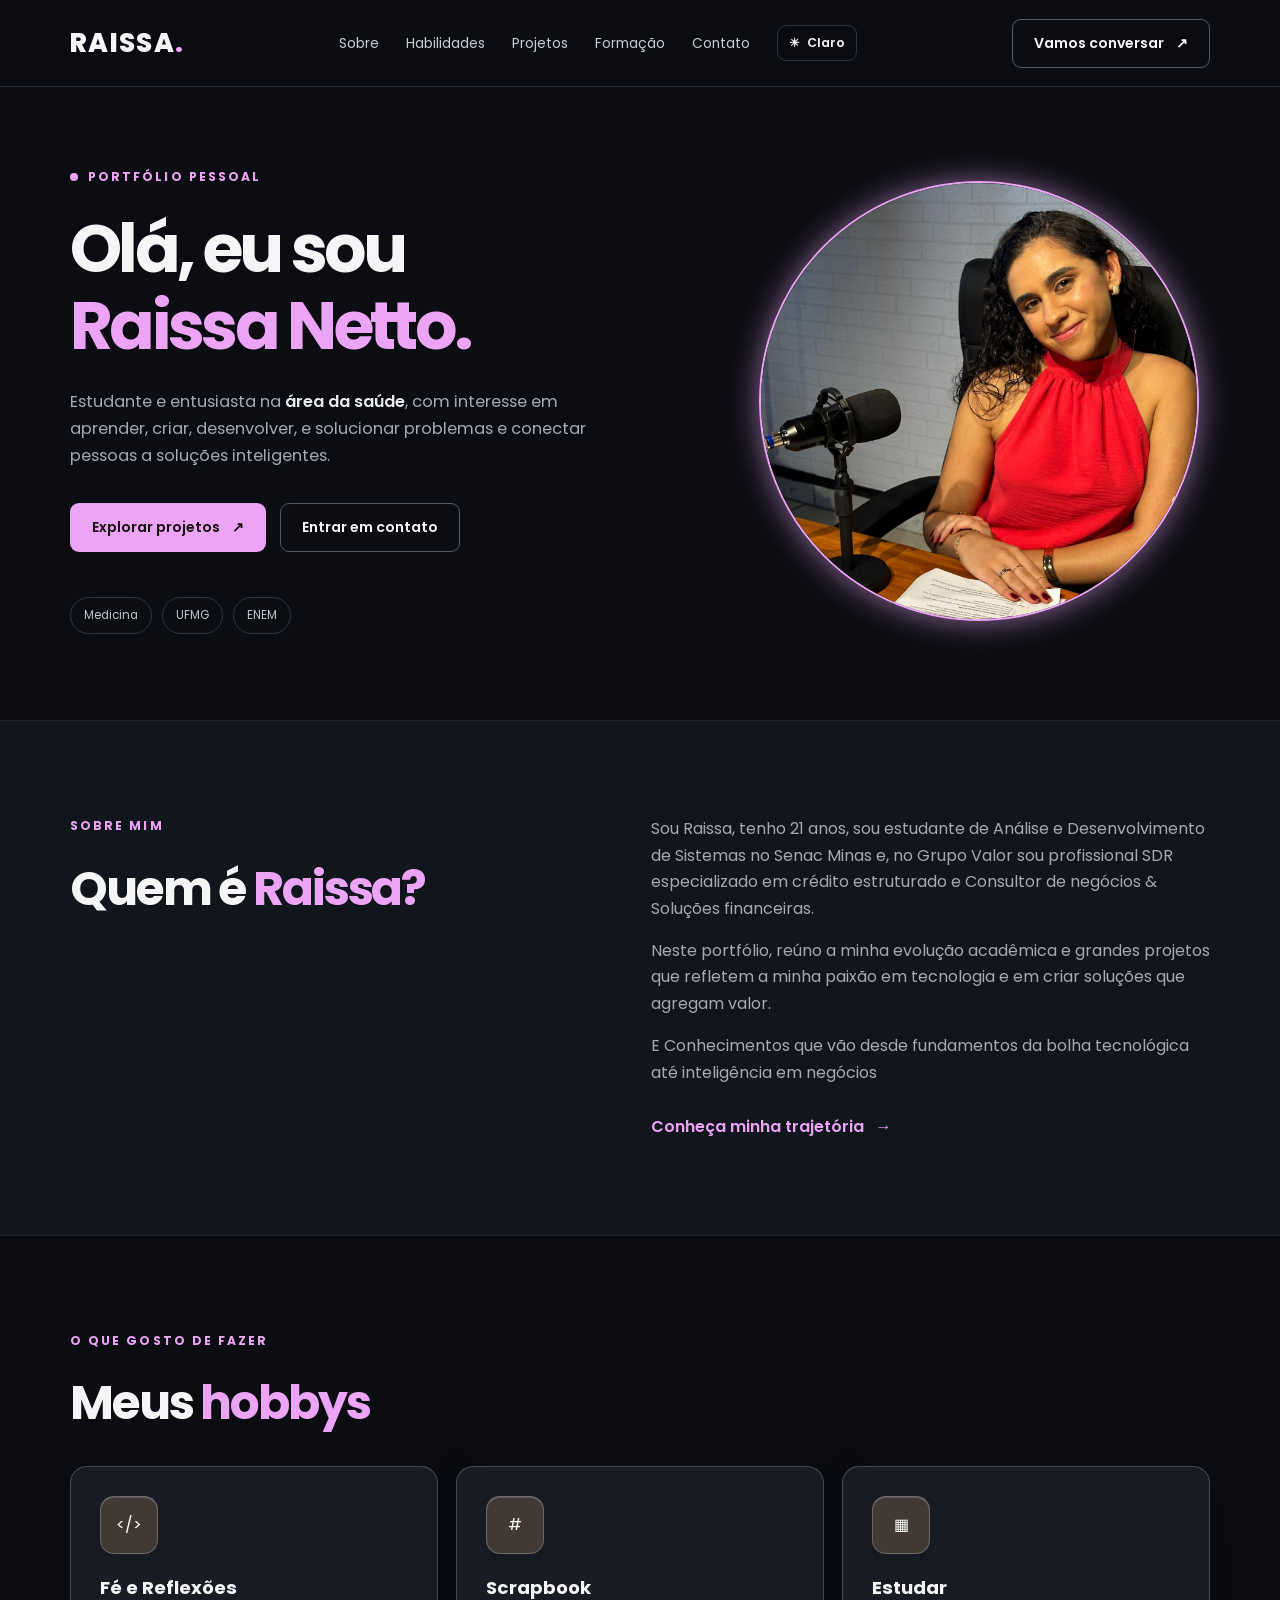
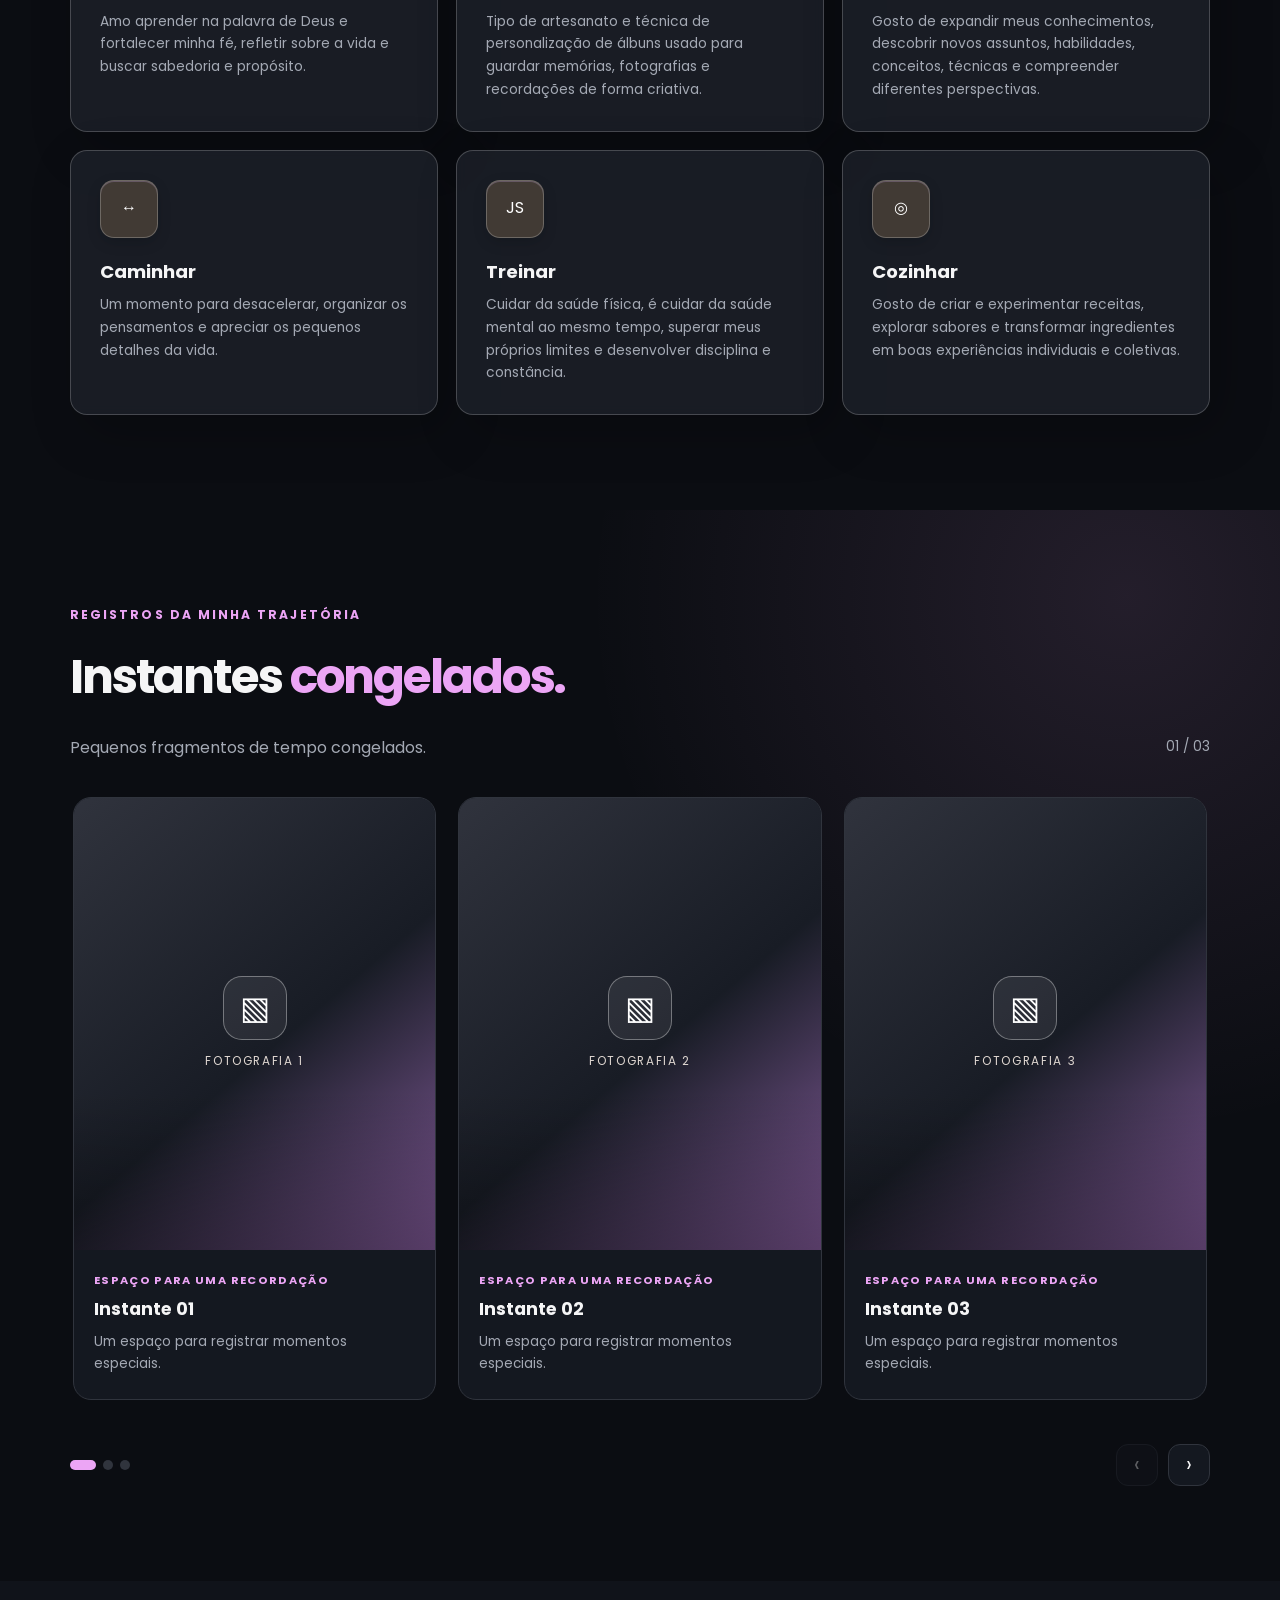
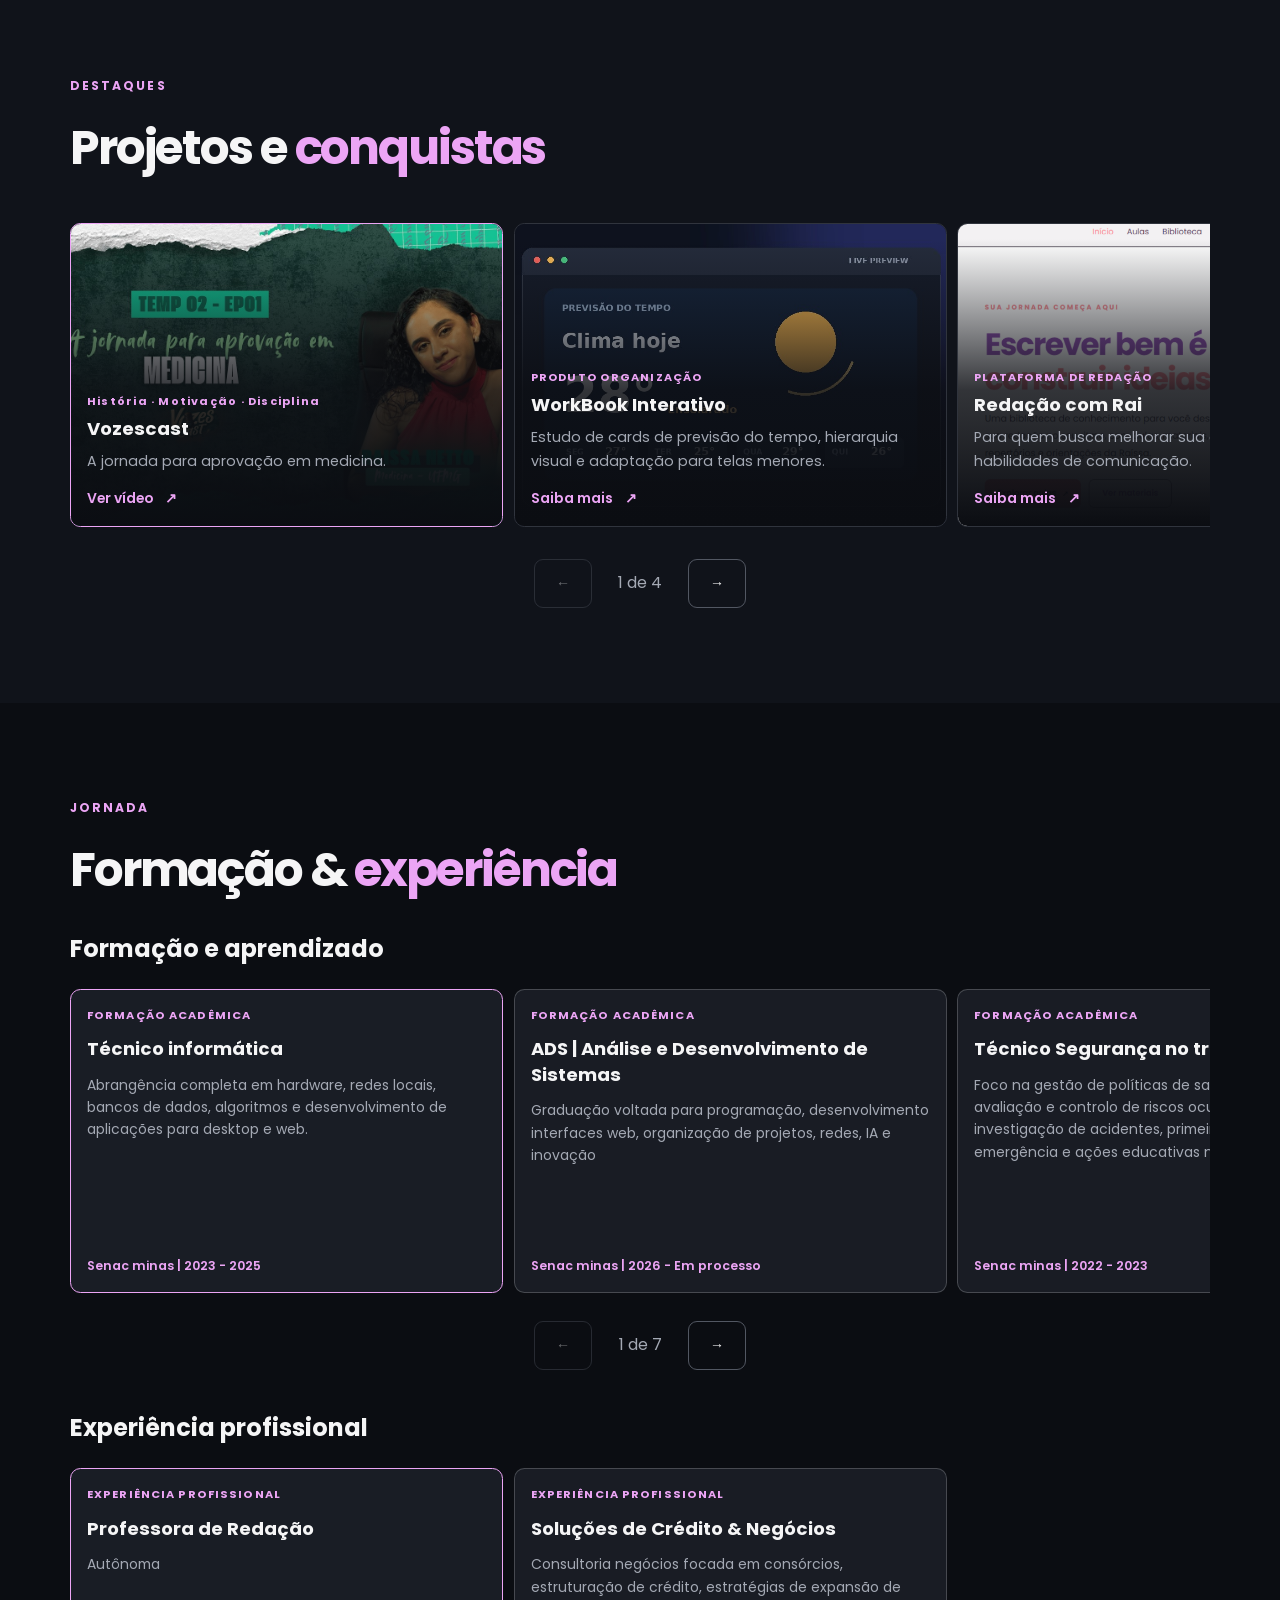
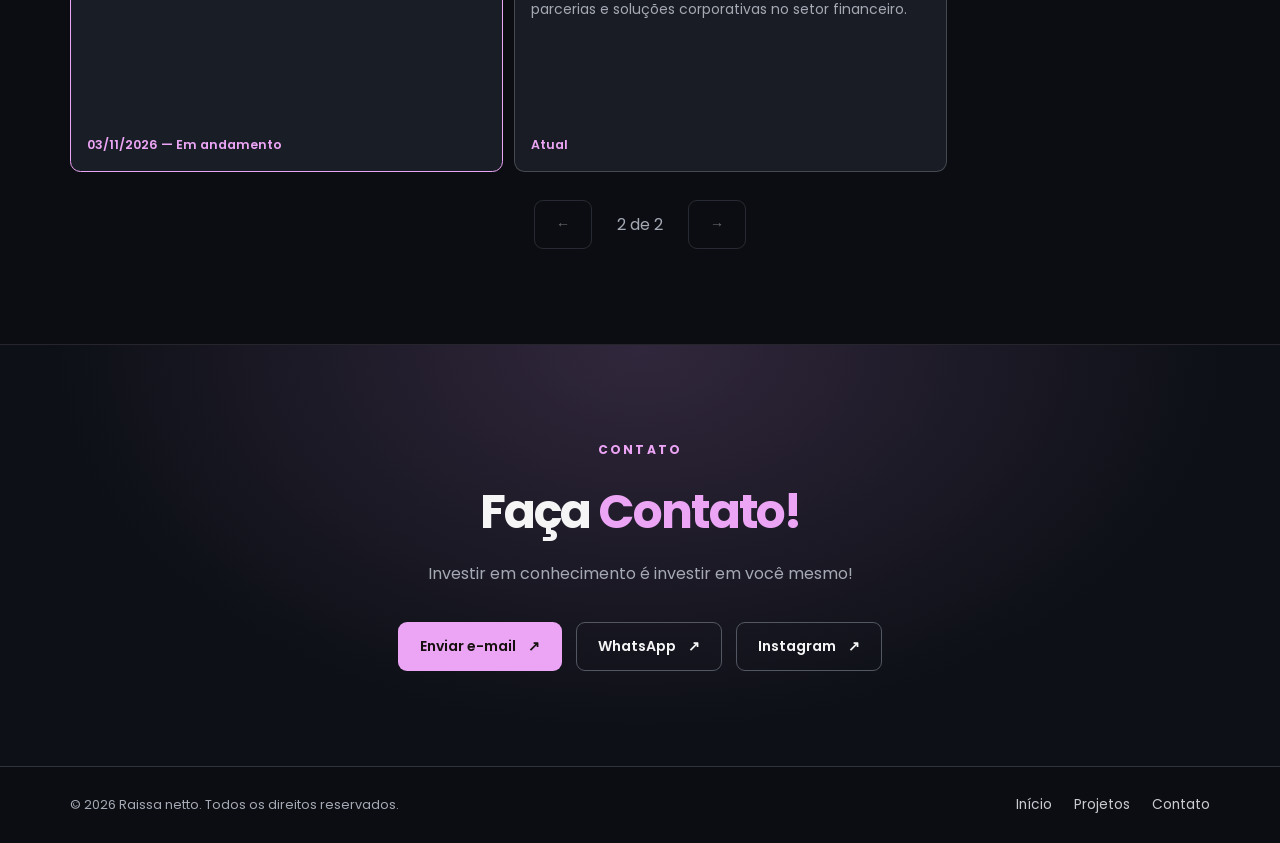
==== commit 85a66c66: "deu por hoje" ====
--- a/index.html
+++ b/index.html
@@ -15,8 +15,10 @@
       href="https://fonts.googleapis.com/css2?family=Poppins:wght@400;500;600;700;800&display=swap"
       rel="stylesheet"
     />
-    <!-- Todos os estilos estão em css/style.css, na ordem desta página. -->
+
     <link rel="stylesheet" href="css/style.css" />
+    <link rel="stylesheet" href="css/modo-escuro.css" />
+    <link rel="stylesheet" href="css/modo-claro.css" />
     <script defer src="js/projetos-carrossel.js"></script>
     <script defer src="js/tema.js"></script>
     <script defer src="js/formacao-carrossel.js"></script>
@@ -26,16 +28,27 @@
   </head>
   <body>
     <a class="pular" href="#conteudo">Pular para o conteúdo</a>
+    <!-- Cabeçalho e navegação -->
     <header class="site-header" id="inicio">
       <div class="container header-inner">
         <a href="#inicio" class="logo" aria-label="Raissa Netto, início">RAISSA<span>.</span></a>
         <nav aria-label="Menu principal">
           <ul class="menu">
-            <li><a href="#sobre">Sobre</a></li>
-            <li><a href="#habilidades">Habilidades</a></li>
-            <li><a href="#projetos">Projetos</a></li>
-            <li><a href="#formacao">Formação</a></li>
-            <li><a href="#contato">Contato</a></li>
+            <li>
+              <a href="#sobre">Sobre</a>
+            </li>
+            <li>
+              <a href="#habilidades">Habilidades</a>
+            </li>
+            <li>
+              <a href="#projetos">Projetos</a>
+            </li>
+            <li>
+              <a href="#formacao">Formação</a>
+            </li>
+            <li>
+              <a href="#contato">Contato</a>
+            </li>
             <li>
               <button
                 id="theme-toggle"
@@ -58,19 +71,22 @@
       </div>
     </header>
 
-    <!-- Edite os textos, imagens e links das seções abaixo. -->
     <main id="conteudo">
       <!-- Apresentação -->
-      <!-- INÍCIO DA SEÇÃO — apresentação -->
       <section class="hero container" aria-labelledby="titulo-principal">
         <div class="hero-content">
           <p class="eyebrow">
-            <span class="status-dot" aria-hidden="true"></span> PORTFÓLIO PESSOAL
+            <span class="status-dot" aria-hidden="true"></span>
+            PORTFÓLIO PESSOAL
           </p>
-          <h1 id="titulo-principal">Olá, eu sou <br /><span>Raissa Netto.</span></h1>
+          <h1 id="titulo-principal">
+            Olá, eu sou
+            <br /><span>Raissa Netto.</span>
+          </h1>
           <p class="hero-subtitle">
-            Estudante e entusiasta na <strong>área da saúde</strong>, com interesse em aprender,
-            criar, desenvolver, e solucionar problemas e conectar pessoas a soluções inteligentes.
+            Estudante e entusiasta na
+            <strong>área da saúde</strong>, com interesse em aprender, criar, desenvolver, e
+            solucionar problemas e conectar pessoas a soluções inteligentes.
           </p>
           <div class="hero-actions">
             <a href="#projetos" class="btn btn-primary"
@@ -84,25 +100,27 @@
         </div>
         <div class="hero-portrait">
           <div class="portrait-glow" aria-hidden="true"></div>
-          <!-- IMAGEM — altere src para trocar o arquivo e alt para descrever a foto. -->
           <img
             src="img/Eu.png"
             alt="Foto de perfil de Raissa Netto usando blazer preto"
             width="520"
             height="520"
           />
-          <div class="portrait-caption"><span></span></div>
+          <div class="portrait-caption">
+            <span></span>
+          </div>
         </div>
       </section>
 
-      <!-- Seção sobre -->
-
-      <!-- INÍCIO DA SEÇÃO — sobre -->
+      <!-- Sobre mim -->
       <section id="sobre" class="section about-section" aria-labelledby="titulo-sobre">
         <div class="container about-layout">
           <div>
             <p class="section-kicker">SOBRE MIM</p>
-            <h2 id="titulo-sobre">Quem é <span>Raissa?</span></h2>
+            <h2 id="titulo-sobre">
+              Quem é
+              <span>Raissa?</span>
+            </h2>
           </div>
           <div class="about-copy">
             <p>
@@ -125,20 +143,18 @@
         </div>
       </section>
 
-      <!-- Seção Linha do tempo -->
-
-      <!-- Seção hobbys -->
-
-      <!-- INÍCIO DA SEÇÃO — habilidades -->
+      <!-- Hobbies -->
       <section id="habilidades" class="section" aria-labelledby="titulo-habilidades">
         <div class="container">
           <p class="section-kicker">O QUE GOSTO DE FAZER</p>
           <div class="section-heading">
-            <h2 id="titulo-habilidades">Meus <span>hobbys</span></h2>
+            <h2 id="titulo-habilidades">
+              Meus
+              <span>hobbys</span>
+            </h2>
             <p></p>
           </div>
           <div class="skills-grid">
-            <!-- Hobby: ícone, título e descrição. -->
             <article class="skill-card" tabindex="0" role="button" aria-pressed="false">
               <span class="skill-icon" aria-hidden="true">&lt;/&gt;</span>
               <h3>Fé e Reflexões</h3>
@@ -147,7 +163,7 @@
                 buscar sabedoria e propósito.
               </p>
             </article>
-            <!-- Hobby: ícone, título e descrição. -->
+
             <article class="skill-card" tabindex="0" role="button" aria-pressed="false">
               <span class="skill-icon" aria-hidden="true">#</span>
               <h3>Scrapbook</h3>
@@ -156,7 +172,7 @@
                 memórias, fotografias e recordações de forma criativa.
               </p>
             </article>
-            <!-- Hobby: ícone, título e descrição. -->
+
             <article class="skill-card" tabindex="0" role="button" aria-pressed="false">
               <span class="skill-icon" aria-hidden="true">▦</span>
               <h3>Estudar</h3>
@@ -165,7 +181,7 @@
                 conceitos, técnicas e compreender diferentes perspectivas.
               </p>
             </article>
-            <!-- Hobby: ícone, título e descrição. -->
+
             <article class="skill-card" tabindex="0" role="button" aria-pressed="false">
               <span class="skill-icon" aria-hidden="true">↔</span>
               <h3>Caminhar</h3>
@@ -174,7 +190,7 @@
                 detalhes da vida.
               </p>
             </article>
-            <!-- Hobby: ícone, título e descrição. -->
+
             <article class="skill-card" tabindex="0" role="button" aria-pressed="false">
               <span class="skill-icon" aria-hidden="true">JS</span>
               <h3>Treinar</h3>
@@ -183,7 +199,7 @@
                 próprios limites e desenvolver disciplina e constância.
               </p>
             </article>
-            <!-- Hobby: ícone, título e descrição. -->
+
             <article class="skill-card" tabindex="0" role="button" aria-pressed="false">
               <span class="skill-icon" aria-hidden="true">◎</span>
               <h3>Cozinhar</h3>
@@ -196,8 +212,7 @@
         </div>
       </section>
 
-      <!-- Instantes congelados: galeria fotográfica em formato de carrossel. -->
-      <!-- INÍCIO DA SEÇÃO — instantes-congelados -->
+      <!-- Instantes congelados -->
       <section
         id="instantes-congelados"
         class="section memories-section"
@@ -206,7 +221,10 @@
         <div class="container">
           <p class="section-kicker">REGISTROS DA MINHA TRAJETÓRIA</p>
           <div class="section-heading">
-            <h2 id="titulo-instantes">Instantes <span>congelados.</span></h2>
+            <h2 id="titulo-instantes">
+              Instantes
+              <span>congelados.</span>
+            </h2>
           </div>
           <div class="memories-top">
             <p class="memories-intro">Pequenos fragmentos de tempo congelados.</p>
@@ -219,12 +237,9 @@
               aria-label="Fotografias e memórias"
               tabindex="0"
             >
-              <!-- Fotografia 1: edite o caminho, o título e os textos diretamente aqui. -->
-              <!-- Adicione a foto em img/instante-1.jpg e personalize os textos abaixo. -->
               <article class="memory-card">
                 <button class="memory-open" type="button" aria-label="Ampliar registro 1">
                   <div class="memory-media">
-                    <!-- IMAGEM — altere src para trocar o arquivo e alt para descrever a foto. -->
                     <img
                       src="img/instante-1.jpg"
                       alt="Fotografia a adicionar ao registro 1"
@@ -243,11 +258,10 @@
                   Personalize a fotografia e a legenda deste registro no HTML.
                 </p>
               </article>
-              <!-- Adicione a foto em img/instante-2.jpg e personalize os textos abaixo. -->
+
               <article class="memory-card">
                 <button class="memory-open" type="button" aria-label="Ampliar registro 2">
                   <div class="memory-media">
-                    <!-- IMAGEM — altere src para trocar o arquivo e alt para descrever a foto. -->
                     <img
                       src="img/instante-2.jpg"
                       alt="Fotografia a adicionar ao registro 2"
@@ -266,11 +280,10 @@
                   Personalize a fotografia e a legenda deste registro no HTML.
                 </p>
               </article>
-              <!-- Adicione a foto em img/instante-3.jpg e personalize os textos abaixo. -->
+
               <article class="memory-card">
                 <button class="memory-open" type="button" aria-label="Ampliar registro 3">
                   <div class="memory-media">
-                    <!-- IMAGEM — altere src para trocar o arquivo e alt para descrever a foto. -->
                     <img
                       src="img/instante-3.jpg"
                       alt="Fotografia a adicionar ao registro 3"
@@ -318,6 +331,7 @@
           </div>
         </div>
       </section>
+      <!-- Ampliação das fotografias -->
       <dialog id="memory-modal" class="memory-modal" aria-labelledby="memory-modal-title">
         <button type="button" class="memory-modal-close" aria-label="Fechar fotografia ampliada">
           ×
@@ -332,14 +346,15 @@
         </div>
       </dialog>
 
-      <!-- Seção projetos -->
-
-      <!-- INÍCIO DA SEÇÃO — projetos -->
+      <!-- Projetos e conquistas -->
       <section id="projetos" class="section projects-section" aria-labelledby="titulo-projetos">
         <div class="container">
           <p class="section-kicker">DESTAQUES</p>
           <div class="section-heading">
-            <h2 id="titulo-projetos">Projetos e <span>conquistas</span></h2>
+            <h2 id="titulo-projetos">
+              Projetos e
+              <span>conquistas</span>
+            </h2>
           </div>
           <div
             class="projects-grid projects-carousel"
@@ -347,9 +362,7 @@
             role="region"
             aria-label="Carrossel de projetos"
           >
-            <!-- Projeto: imagem, categoria, título, descrição e link. -->
             <article class="project-card">
-              <!-- IMAGEM — altere src para trocar o arquivo e alt para descrever a foto. -->
               <img
                 src="img/Vozescast.png"
                 alt="Prévia de portfólio pessoal em tema escuro com menu, apresentação e botão de projetos"
@@ -361,7 +374,6 @@
                 <p class="project-category">História · Motivação · Disciplina</p>
                 <h3>Vozescast</h3>
                 <p>A jornada para aprovação em medicina.</p>
-                <!-- LINK EXTERNO — edite href para trocar o destino. -->
                 <a
                   href="https://youtu.be/TkdAw-wclTM?si=V2Zszc-Q7NWfwMHN"
                   target="_blank"
@@ -371,9 +383,30 @@
                 >
               </div>
             </article>
-            <!-- Projeto: imagem, categoria, título, descrição e link. -->
+
             <article class="project-card">
-              <!-- IMAGEM — altere src para trocar o arquivo e alt para descrever a foto. -->
+              <img
+                src="img/projeto-3.jpg"
+                alt="Prévia de aplicativo de clima com temperatura, sol e previsão para quatro dias"
+                width="960"
+                height="600"
+                loading="lazy"
+              />
+              <div class="project-body">
+                <p class="project-category">PRODUTO ORGANIZAÇÃO</p>
+                <h3>WorkBook Interativo</h3>
+                <p>
+                  Estudo de cards de previsão do tempo, hierarquia visual e adaptação para telas
+                  menores.
+                </p>
+                <a
+                  href="mailto:seuemail@exemplo.com?subject=Projeto%20Interface%20de%20Clima"
+                  class="project-link"
+                  >Saiba mais <span aria-hidden="true">↗</span></a>
+              </div>
+            </article>
+            
+            <article class="project-card">
               <img
                 src="img/RedacaocomRai.png"
                 alt="Prévia de organizador de tarefas com menu lateral e colunas de atividades"
@@ -382,12 +415,11 @@
                 loading="lazy"
               />
               <div class="project-body">
-                <p class="project-category">Plataforma de redação</p>
+                <p class="project-category">PLATAFORMA DE REDAÇÃO</p>
                 <h3>Redação com Rai</h3>
                 <p>
                   Para quem busca melhorar sua escrita e desenvolver habilidades de comunicação.
                 </p>
-                <!-- LINK EXTERNO — edite href para trocar o destino. -->
                 <a
                   href="https://loganlucky0601.github.io/Plataforma_redacao/index.html"
                   target="_blank"
@@ -397,33 +429,8 @@
                 >
               </div>
             </article>
-            <!-- Projeto: imagem, categoria, título, descrição e link. -->
+
             <article class="project-card">
-              <!-- IMAGEM — altere src para trocar o arquivo e alt para descrever a foto. -->
-              <img
-                src="img/projeto-3.jpg"
-                alt="Prévia de aplicativo de clima com temperatura, sol e previsão para quatro dias"
-                width="960"
-                height="600"
-                loading="lazy"
-              />
-              <div class="project-body">
-                <p class="project-category">PROPOSTA ACADÊMICA</p>
-                <h3>Interface de clima</h3>
-                <p>
-                  Estudo de cards de previsão do tempo, hierarquia visual e adaptação para telas
-                  menores.
-                </p>
-                <a
-                  href="mailto:seuemail@exemplo.com?subject=Projeto%20Interface%20de%20Clima"
-                  class="project-link"
-                  >Solicitar informações <span aria-hidden="true">↗</span></a
-                >
-              </div>
-            </article>
-            <!-- Projeto: imagem, categoria, título, descrição e link. -->
-            <article class="project-card">
-              <!-- IMAGEM — altere src para trocar o arquivo e alt para descrever a foto. -->
               <img
                 src="img/projeto-4.jpg"
                 alt="Prévia de catálogo digital com quatro cards de produtos em uma grade"
@@ -468,14 +475,15 @@
         </div>
       </section>
 
-      <!-- Seção formacao -->
-
-      <!-- INÍCIO DA SEÇÃO — formacao -->
+      <!-- Formação e experiência -->
       <section id="formacao" class="section" aria-labelledby="titulo-formacao">
         <div class="container">
           <p class="section-kicker">JORNADA</p>
           <div class="section-heading">
-            <h2 id="titulo-formacao">Formação & <span>experiência</span></h2>
+            <h2 id="titulo-formacao">
+              Formação &
+              <span>experiência</span>
+            </h2>
           </div>
           <div class="journey-group">
             <h3 id="grupo-jornada-0">Formação e aprendizado</h3>
@@ -617,30 +625,30 @@
         </div>
       </section>
 
-      <!-- Seção contato -->
-
-      <!-- INÍCIO DA SEÇÃO — contato -->
+      <!-- Contato -->
       <section id="contato" class="section contact-section" aria-labelledby="titulo-contato">
         <div class="container contact-content">
           <p class="section-kicker">CONTATO</p>
-          <h2 id="titulo-contato">Faça <span>Contato!</span></h2>
+          <h2 id="titulo-contato">
+            Faça
+            <span>Contato!</span>
+          </h2>
           <p>Investir em conhecimento é investir em você mesmo!</p>
           <div class="contact-links">
-            <!-- LINK EXTERNO — edite href para trocar o destino. -->
             <a
               class="btn btn-primary"
               href="https://mail.google.com/mail/?view=cm&amp;fs=1&amp;to=raissanetto%40gmail.com"
               target="_blank"
               rel="noopener noreferrer"
               >Enviar e-mail <span aria-hidden="true">↗</span></a
-            ><!-- LINK EXTERNO — edite href para trocar o destino. -->
+            >
             <a
               class="btn btn-outline"
               href="https://wa.me/5531983378428?text=Oii%20Raissa!%20tudo%20bem%3F%20Vim%20at%C3%A9%20voc%C3%AA%20atrav%C3%A9s%20do%20Portf%C3%B3lio."
               target="_blank"
               rel="noopener noreferrer"
               >WhatsApp <span aria-hidden="true">↗</span></a
-            ><!-- LINK EXTERNO — edite href para trocar o destino. -->
+            >
             <a
               class="btn btn-outline"
               href="https://www.instagram.com/raissafnetto/"
@@ -653,6 +661,7 @@
         </div>
       </section>
     </main>
+    <!-- Rodapé -->
     <footer class="site-footer">
       <div class="container footer-inner">
         <p>© 2026 Raissa netto. Todos os direitos reservados.</p>
--- a/css/style.css
+++ b/css/style.css
@@ -1,2548 +1,1357 @@
-/* ============================================================
-0. BASE — cores, normalização e elementos compartilhados
-Estilos padrão, estados de interação, tema claro e ajustes de tela.
-============================================================ */
-/* Regras de :root */
+/* Estilos de :root */
 :root {
-  /* Variável reutilizada pelas regras do portfólio. */
-  --bg: #0b0d12;
-  /* Variável reutilizada pelas regras do portfólio. */
-  --surface: #141820;
-  /* Variável reutilizada pelas regras do portfólio. */
-  --surface-2: #191e27;
-  /* Variável reutilizada pelas regras do portfólio. */
-  --border: #30343d;
-  /* Variável reutilizada pelas regras do portfólio. */
-  --text: #f5f5f6;
-  /* Variável reutilizada pelas regras do portfólio. */
-  --muted: #a4a9b4;
-  /* Variável reutilizada pelas regras do portfólio. */
-  --accent: #eca5f5;
-  /* Variável reutilizada pelas regras do portfólio. */
-  --accent-light: #d559ee;
-  /* Variável reutilizada pelas regras do portfólio. */
-  --font: "Poppins", Arial, sans-serif;
-}
-/* Regras de * */
+  --font:
+    "Poppins", Arial, sans-serif /* Configura --font com o valor "Poppins", Arial, sans-serif. */;
+} /* Estilos de * */
 * {
-  /* Define o espaço externo. */
-  margin: 0;
-  /* Define o espaço interno. */
-  padding: 0;
-  /* Configura a propriedade box-sizing deste elemento. */
-  box-sizing: border-box;
-}
-/* Regras de html */
+  margin: 0; /* Define o espaçamento externo com o valor 0. */
+  padding: 0; /* Define o espaçamento interno com o valor 0. */
+  box-sizing: border-box; /* Configura box-sizing com o valor border-box. */
+} /* Estilos de html */
 html {
-  /* Configura a propriedade scroll-behavior deste elemento. */
-  scroll-behavior: smooth;
-  /* Configura a propriedade scroll-padding-top deste elemento. */
-  scroll-padding-top: 105px;
-}
-/* Regras de body */
+  scroll-behavior: smooth; /* Configura scroll-behavior com o valor smooth. */
+  scroll-padding-top: 105px; /* Configura scroll-padding-top com o valor 105px. */
+} /* Estilos de body */
 body {
-  /* Configura a propriedade font-family deste elemento. */
-  font-family: var(--font);
-  /* Define o fundo deste elemento. */
-  background: var(--bg);
-  /* Define a cor do texto. */
-  color: var(--text);
-  /* Configura a propriedade line-height deste elemento. */
-  line-height: 1.65;
-}
-/* Regras de a */
+  font-family: var(--font); /* Configura font-family com o valor var(--font). */
+  background: var(--bg); /* Define o fundo com o valor var(--bg). */
+  color: var(--text); /* Define a cor do texto com o valor var(--text). */
+  line-height: 1.65; /* Configura line-height com o valor 1.65. */
+} /* Estilos de a */
 a {
-  /* Define a cor do texto. */
-  color: inherit;
-  /* Configura a propriedade text-decoration deste elemento. */
-  text-decoration: none;
-}
-/* Regras de img */
+  color: inherit; /* Define a cor do texto com o valor inherit. */
+  text-decoration: none; /* Configura text-decoration com o valor none. */
+} /* Estilos de img */
 img {
-  /* Define como os elementos são distribuídos. */
-  display: block;
-  /* Configura a propriedade max-width deste elemento. */
-  max-width: 100%;
-}
-/* Regras de ul */
+  display: block; /* Define o modelo de distribuição dos elementos com o valor block. */
+  max-width: 100%; /* Configura max-width com o valor 100%. */
+} /* Estilos de ul */
 ul {
-  /* Configura a propriedade list-style deste elemento. */
-  list-style: none;
-}
-/* Regras de .container */
+  list-style: none; /* Configura list-style com o valor none. */
+} /* Estilos de .container */
 .container {
-  /* Define a largura. */
-  width: min(1140px, 90%);
-  /* Configura a propriedade margin-inline deste elemento. */
-  margin-inline: auto;
-}
-/* Regras de .pular */
+  width: min(1140px, 90%); /* Define a largura com o valor min(1140px, 90%). */
+  margin-inline: auto; /* Configura margin-inline com o valor auto. */
+} /* Estilos de .pular */
 .pular {
-  /* Define o tipo de posicionamento. */
-  position: absolute;
-  /* Configura a propriedade top deste elemento. */
-  top: -100px;
-  /* Configura a propriedade left deste elemento. */
-  left: 12px;
-  /* Controla a sobreposição. */
-  z-index: 20;
-  /* Define o fundo deste elemento. */
-  background: var(--accent);
-  /* Define a cor do texto. */
-  color: #111;
-  /* Define o espaço interno. */
-  padding: 10px;
-  /* Arredonda os cantos. */
-  border-radius: 8px;
-}
-/* Regras de .pular:focus */
+  position: absolute; /* Define como o elemento é posicionado com o valor absolute. */
+  top: -100px; /* Configura top com o valor -100px. */
+  left: 12px; /* Configura left com o valor 12px. */
+  z-index: 20; /* Define a ordem de sobreposição com o valor 20. */
+  background: var(--accent); /* Define o fundo com o valor var(--accent). */
+  padding: 10px; /* Define o espaçamento interno com o valor 10px. */
+  border-radius: 8px; /* Configura border-radius com o valor 8px. */
+} /* Estilos de .pular:focus */
 .pular:focus {
-  /* Configura a propriedade top deste elemento. */
-  top: 12px;
-}
-/* Regras de .btn */
+  top: 12px; /* Configura top com o valor 12px. */
+} /* Estilos de .btn */
 .btn {
-  /* Define como os elementos são distribuídos. */
-  display: inline-flex;
-  /* Configura a propriedade justify-content deste elemento. */
-  justify-content: center;
-  /* Configura a propriedade align-items deste elemento. */
-  align-items: center;
-  /* Define a distância entre os elementos. */
-  gap: 12px;
-  /* Define a borda. */
-  border: 1px solid transparent;
-  /* Arredonda os cantos. */
-  border-radius: 9px;
-  /* Define o espaço interno. */
-  padding: 13px 21px;
-  /* Configura a propriedade font deste elemento. */
-  font: 600 0.88rem var(--font);
-  /* Define a transição visual. */
+  display: inline-flex; /* Define o modelo de distribuição dos elementos com o valor inline-flex. */
+  justify-content: center; /* Configura justify-content com o valor center. */
+  align-items: center; /* Configura align-items com o valor center. */
+  gap: 12px; /* Define a distância entre itens com o valor 12px. */
+  border-radius: 9px; /* Configura border-radius com o valor 9px. */
+  padding: 13px 21px; /* Define o espaçamento interno com o valor 13px 21px. */
+  font: 600 0.88rem var(--font); /* Configura font com o valor 600 0.88rem var(--font). */
   transition:
     transform 0.2s,
     background 0.2s,
     border-color 0.2s;
-  /* Configura a propriedade white-space deste elemento. */
-  white-space: nowrap;
-}
-/* Regras de .btn:hover */
+  white-space: nowrap; /* Configura white-space com o valor nowrap. */
+} /* Estilos de .btn:hover */
 .btn:hover {
-  /* Aplica a transformação visual. */
-  transform: translateY(-3px);
-}
-/* Regras de .btn-primary */
+  transform: translateY(-3px); /* Aplica uma transformação visual com o valor translateY(-3px). */
+} /* Estilos de .btn-primary */
 .btn-primary {
-  /* Define o fundo deste elemento. */
-  background: var(--accent);
-  /* Define a cor do texto. */
-  color: #16110e;
-}
-/* Regras de .btn-primary:hover */
+  background: var(--accent); /* Define o fundo com o valor var(--accent). */
+} /* Estilos de .btn-primary:hover */
 .btn-primary:hover {
-  /* Define o fundo deste elemento. */
-  background: var(--accent-light);
-}
-/* Regras de .btn-outline */
+  background: var(--accent-light); /* Define o fundo com o valor var(--accent-light). */
+} /* Estilos de .btn-outline */
 .btn-outline {
-  /* Configura a propriedade border-color deste elemento. */
-  border-color: #525762;
-  /* Define a cor do texto. */
-  color: var(--text);
-}
-/* Regras de .btn-outline:hover */
+  color: var(--text); /* Define a cor do texto com o valor var(--text). */
+} /* Estilos de .btn-outline:hover */
 .btn-outline:hover {
-  /* Configura a propriedade border-color deste elemento. */
-  border-color: var(--accent);
-}
-/* Regras de h1 */
+  border-color: var(--accent); /* Configura border-color com o valor var(--accent). */
+} /* Estilos de h1 */
 h1 {
-  /* Define o tamanho do texto. */
-  font-size: clamp(2.8rem, 5.2vw, 4.65rem);
-  /* Configura a propriedade letter-spacing deste elemento. */
-  letter-spacing: -0.055em;
-  /* Configura a propriedade line-height deste elemento. */
-  line-height: 1.16;
-  /* Configura a propriedade max-width deste elemento. */
-  max-width: 650px;
-}
-/* Regras de h1 span,
+  font-size: clamp(
+    2.8rem,
+    5.2vw,
+    4.65rem
+  ); /* Define o tamanho do texto com o valor clamp(2.8rem, 5.2vw, 4.65rem). */
+  letter-spacing: -0.055em; /* Configura letter-spacing com o valor -0.055em. */
+  line-height: 1.16; /* Configura line-height com o valor 1.16. */
+  max-width: 650px; /* Configura max-width com o valor 650px. */
+} /* Estilos de h1 span,
 h2 span */
 h1 span,
 h2 span {
-  /* Define a cor do texto. */
-  color: var(--accent);
-}
-/* Regras de .section */
+  color: var(--accent); /* Define a cor do texto com o valor var(--accent). */
+} /* Estilos de .section */
 .section {
-  /* Configura a propriedade padding-block deste elemento. */
-  padding-block: 95px;
-  /* Configura a propriedade scroll-margin-top deste elemento. */
-  scroll-margin-top: 94px;
-}
-/* Regras de .section-kicker */
+  padding-block: 95px; /* Configura padding-block com o valor 95px. */
+  scroll-margin-top: 94px; /* Configura scroll-margin-top com o valor 94px. */
+} /* Estilos de .section-kicker */
 .section-kicker {
-  /* Configura a propriedade margin-bottom deste elemento. */
-  margin-bottom: 16px;
-}
-/* Regras de h2 */
+  margin-bottom: 16px; /* Configura margin-bottom com o valor 16px. */
+} /* Estilos de h2 */
 h2 {
-  /* Define o tamanho do texto. */
-  font-size: clamp(2rem, 3.7vw, 3rem);
-  /* Configura a propriedade letter-spacing deste elemento. */
-  letter-spacing: -0.045em;
-  /* Configura a propriedade line-height deste elemento. */
-  line-height: 1.22;
-}
-/* Regras de h3 */
+  font-size: clamp(
+    2rem,
+    3.7vw,
+    3rem
+  ); /* Define o tamanho do texto com o valor clamp(2rem, 3.7vw, 3rem). */
+  letter-spacing: -0.045em; /* Configura letter-spacing com o valor -0.045em. */
+  line-height: 1.22; /* Configura line-height com o valor 1.22. */
+} /* Estilos de h3 */
 h3 {
-  /* Define o tamanho do texto. */
-  font-size: 1.14rem;
-  /* Configura a propriedade line-height deste elemento. */
-  line-height: 1.35;
-}
-/* Regras de .section-heading */
+  font-size: 1.14rem; /* Define o tamanho do texto com o valor 1.14rem. */
+  line-height: 1.35; /* Configura line-height com o valor 1.35. */
+} /* Estilos de .section-heading */
 .section-heading {
-  /* Define como os elementos são distribuídos. */
-  display: flex;
-  /* Configura a propriedade justify-content deste elemento. */
-  justify-content: space-between;
-  /* Configura a propriedade align-items deste elemento. */
-  align-items: end;
-  /* Define a distância entre os elementos. */
-  gap: 24px;
-  /* Configura a propriedade margin-bottom deste elemento. */
-  margin-bottom: 34px;
-}
-/* Regras de .section-heading p */
+  display: flex; /* Define o modelo de distribuição dos elementos com o valor flex. */
+  justify-content: space-between; /* Configura justify-content com o valor space-between. */
+  align-items: end; /* Configura align-items com o valor end. */
+  gap: 24px; /* Define a distância entre itens com o valor 24px. */
+  margin-bottom: 34px; /* Configura margin-bottom com o valor 34px. */
+} /* Estilos de .section-heading p */
 .section-heading p {
-  /* Configura a propriedade max-width deste elemento. */
-  max-width: 370px;
-  /* Define a cor do texto. */
-  color: var(--muted);
-  /* Define o tamanho do texto. */
-  font-size: 0.9rem;
-}
-/* Regras de .text-link */
+  max-width: 370px; /* Configura max-width com o valor 370px. */
+  color: var(--muted); /* Define a cor do texto com o valor var(--muted). */
+  font-size: 0.9rem; /* Define o tamanho do texto com o valor 0.9rem. */
+} /* Estilos de .text-link */
 .text-link {
-  /* Define como os elementos são distribuídos. */
-  display: inline-flex;
-  /* Define a distância entre os elementos. */
-  gap: 12px;
-  /* Define a cor do texto. */
-  color: var(--accent);
-  /* Configura a propriedade font-weight deste elemento. */
-  font-weight: 600;
-  /* Configura a propriedade margin-top deste elemento. */
-  margin-top: 12px;
-}
-/* Regras de to — skill-border-glow */
-@keyframes skill-border-glow {
-  to {
-    /* Variável reutilizada pelas regras do portfólio. */
-    --skill-angle: 360deg;
-  }
-}
-/* Regras de html — (max-width: 680px) */
-@media (max-width: 680px) {
+  display: inline-flex; /* Define o modelo de distribuição dos elementos com o valor inline-flex. */
+  gap: 12px; /* Define a distância entre itens com o valor 12px. */
+  color: var(--accent); /* Define a cor do texto com o valor var(--accent). */
+  font-weight: 600; /* Configura font-weight com o valor 600. */
+  margin-top: 12px; /* Configura margin-top com o valor 12px. */
+}
+@media (max-width: 680px) {
+  /* Estilos de html */
   html {
-    /* Configura a propriedade scroll-padding-top deste elemento. */
-    scroll-padding-top: 140px;
-  }
-}
-/* Regras de .container — (max-width: 680px) */
-@media (max-width: 680px) {
+    scroll-padding-top: 140px; /* Configura scroll-padding-top com o valor 140px. */
+  }
+}
+@media (max-width: 680px) {
+  /* Estilos de .container */
   .container {
-    /* Define a largura. */
-    width: min(100% - 36px, 1140px);
-  }
-}
-/* Regras de .section — (max-width: 680px) */
-@media (max-width: 680px) {
+    width: min(100% - 36px, 1140px); /* Define a largura com o valor min(100% - 36px, 1140px). */
+  }
+}
+@media (max-width: 680px) {
+  /* Estilos de .section */
   .section {
-    /* Configura a propriedade padding-block deste elemento. */
-    padding-block: 66px;
-  }
-}
-/* Regras de .section-heading — (max-width: 680px) */
-@media (max-width: 680px) {
+    padding-block: 66px; /* Configura padding-block com o valor 66px. */
+  }
+}
+@media (max-width: 680px) {
+  /* Estilos de .section-heading */
   .section-heading {
-    /* Configura a propriedade flex-direction deste elemento. */
-    flex-direction: column;
-    /* Configura a propriedade align-items deste elemento. */
-    align-items: start;
-  }
-}
-/* Regras de html — (prefers-reduced-motion: reduce) */
+    flex-direction: column; /* Configura flex-direction com o valor column. */
+    align-items: start; /* Configura align-items com o valor start. */
+  }
+}
 @media (prefers-reduced-motion: reduce) {
+  /* Estilos de html */
   html {
-    /* Configura a propriedade scroll-behavior deste elemento. */
-    scroll-behavior: auto;
-  }
-}
-/* Regras de *,
+    scroll-behavior: auto; /* Configura scroll-behavior com o valor auto. */
+  }
+}
+@media (prefers-reduced-motion: reduce) {
+  /* Estilos de *,
   *::before,
-  *::after — (prefers-reduced-motion: reduce) */
-@media (prefers-reduced-motion: reduce) {
+  *::after */
   *,
   *::before,
   *::after {
-    /* Configura a propriedade animation-duration deste elemento. */
-    animation-duration: 0.01ms !important;
-    /* Configura a propriedade transition-duration deste elemento. */
-    transition-duration: 0.01ms !important;
-  }
-}
-/* Regras de html[data-theme="light"] */
-html[data-theme="light"] {
-  /* Configura a propriedade color-scheme deste elemento. */
-  color-scheme: light;
-  /* Variável reutilizada pelas regras do portfólio. */
-  --bg: #f6f7fa;
-  /* Variável reutilizada pelas regras do portfólio. */
-  --surface: #ffffff;
-  /* Variável reutilizada pelas regras do portfólio. */
-  --surface-2: #edf0f5;
-  /* Variável reutilizada pelas regras do portfólio. */
-  --border: #c8ced9;
-  /* Variável reutilizada pelas regras do portfólio. */
-  --text: #1b1d20;
-  /* Variável reutilizada pelas regras do portfólio. */
-  --muted: #30343a;
-  /* Variável reutilizada pelas regras do portfólio. */
-  --accent: #873093;
-  /* Variável reutilizada pelas regras do portfólio. */
-  --accent-light: #9f3eac;
-}
-/* Regras de html[data-theme="light"] .btn-outline */
-html[data-theme="light"] .btn-outline {
-  /* Configura a propriedade border-color deste elemento. */
-  border-color: #8e97a8;
-  /* Define a cor do texto. */
-  color: var(--text);
-}
-/* Regras de html[data-theme="light"] .btn-primary,
-html[data-theme="light"] .pular */
-html[data-theme="light"] .btn-primary,
-html[data-theme="light"] .pular {
-  /* Define o fundo deste elemento. */
-  background: #873093;
-  /* Define a cor do texto. */
-  color: #fff;
-}
-/* Regras de html[data-theme="light"] .btn-primary:hover */
-html[data-theme="light"] .btn-primary:hover {
-  /* Define o fundo deste elemento. */
-  background: #6b2476;
-}
-/* ============================================================
-1. CABEÇALHO — menu, logo e seletor de tema
-Estilos padrão, estados de interação, tema claro e ajustes de tela.
-============================================================ */
-/* Regras de .site-header */
+    animation-duration: 0.01ms !important; /* Configura animation-duration com o valor 0.01ms. */
+    transition-duration: 0.01ms !important; /* Configura transition-duration com o valor 0.01ms. */
+  }
+} /* Estilos de .site-header */
 .site-header {
-  /* Define o tipo de posicionamento. */
-  position: sticky;
-  /* Configura a propriedade top deste elemento. */
-  top: 0;
-  /* Controla a sobreposição. */
-  z-index: 10;
-  /* Define o fundo deste elemento. */
-  background: rgba(11, 13, 18, 0.94);
-  /* Configura a propriedade border-bottom deste elemento. */
-  border-bottom: 1px solid #242832;
-  /* Configura a propriedade backdrop-filter deste elemento. */
-  backdrop-filter: blur(12px);
-}
-/* Regras de .header-inner */
+  position: sticky; /* Define como o elemento é posicionado com o valor sticky. */
+  top: 0; /* Configura top com o valor 0. */
+  z-index: 10; /* Define a ordem de sobreposição com o valor 10. */
+  backdrop-filter: blur(12px); /* Configura backdrop-filter com o valor blur(12px). */
+} /* Estilos de .header-inner */
 .header-inner {
-  /* Configura a propriedade min-height deste elemento. */
-  min-height: 86px;
-  /* Define como os elementos são distribuídos. */
-  display: flex;
-  /* Configura a propriedade justify-content deste elemento. */
-  justify-content: space-between;
-  /* Configura a propriedade align-items deste elemento. */
-  align-items: center;
-  /* Define a distância entre os elementos. */
-  gap: 26px;
-}
-/* Regras de .logo */
+  min-height: 86px; /* Configura min-height com o valor 86px. */
+  display: flex; /* Define o modelo de distribuição dos elementos com o valor flex. */
+  justify-content: space-between; /* Configura justify-content com o valor space-between. */
+  align-items: center; /* Configura align-items com o valor center. */
+  gap: 26px; /* Define a distância entre itens com o valor 26px. */
+} /* Estilos de .logo */
 .logo {
-  /* Configura a propriedade font-weight deste elemento. */
-  font-weight: 800;
-  /* Configura a propriedade letter-spacing deste elemento. */
-  letter-spacing: 0.05em;
-  /* Define o tamanho do texto. */
-  font-size: 1.65rem;
-}
-/* Regras de .logo span */
+  font-weight: 800; /* Configura font-weight com o valor 800. */
+  letter-spacing: 0.05em; /* Configura letter-spacing com o valor 0.05em. */
+  font-size: 1.65rem; /* Define o tamanho do texto com o valor 1.65rem. */
+} /* Estilos de .logo span */
 .logo span {
-  /* Define a cor do texto. */
-  color: var(--accent);
-}
-/* Regras de .menu */
+  color: var(--accent); /* Define a cor do texto com o valor var(--accent). */
+} /* Estilos de .menu */
 .menu {
-  /* Define como os elementos são distribuídos. */
-  display: flex;
-  /* Configura a propriedade justify-content deste elemento. */
-  justify-content: center;
-  /* Configura a propriedade align-items deste elemento. */
-  align-items: center;
-  /* Define a distância entre os elementos. */
-  gap: 27px;
-  /* Configura a propriedade flex-wrap deste elemento. */
-  flex-wrap: wrap;
-}
-/* Regras de .header-inner — (max-width: 980px) */
+  display: flex; /* Define o modelo de distribuição dos elementos com o valor flex. */
+  justify-content: center; /* Configura justify-content com o valor center. */
+  align-items: center; /* Configura align-items com o valor center. */
+  gap: 27px; /* Define a distância entre itens com o valor 27px. */
+  flex-wrap: wrap; /* Configura flex-wrap com o valor wrap. */
+}
 @media (max-width: 980px) {
+  /* Estilos de .header-inner */
   .header-inner {
-    /* Configura a propriedade flex-direction deste elemento. */
-    flex-direction: column;
-    /* Configura a propriedade padding-block deste elemento. */
-    padding-block: 20px;
-  }
-}
-/* Regras de .header-cta — (max-width: 980px) */
+    flex-direction: column; /* Configura flex-direction com o valor column. */
+    padding-block: 20px; /* Configura padding-block com o valor 20px. */
+  }
+}
 @media (max-width: 980px) {
+  /* Estilos de .header-cta */
   .header-cta {
-    /* Define como os elementos são distribuídos. */
-    display: none;
-  }
-}
-/* Regras de .header-inner — (max-width: 680px) */
-@media (max-width: 680px) {
+    display: none; /* Define o modelo de distribuição dos elementos com o valor none. */
+  }
+}
+@media (max-width: 680px) {
+  /* Estilos de .header-inner */
   .header-inner {
-    /* Define a distância entre os elementos. */
-    gap: 10px;
-  }
-}
-/* Regras de .menu — (max-width: 680px) */
-@media (max-width: 680px) {
+    gap: 10px; /* Define a distância entre itens com o valor 10px. */
+  }
+}
+@media (max-width: 680px) {
+  /* Estilos de .menu */
   .menu {
-    /* Define a distância entre os elementos. */
-    gap: 10px 17px;
-  }
-}
-/* Regras de .menu a — (max-width: 680px) */
-@media (max-width: 680px) {
+    gap: 10px 17px; /* Define a distância entre itens com o valor 10px 17px. */
+  }
+}
+@media (max-width: 680px) {
+  /* Estilos de .menu a */
   .menu a {
-    /* Define o tamanho do texto. */
-    font-size: 0.78rem;
-  }
-}
-/* Regras de .menu — (max-width: 380px) */
+    font-size: 0.78rem; /* Define o tamanho do texto com o valor 0.78rem. */
+  }
+}
 @media (max-width: 380px) {
+  /* Estilos de .menu */
   .menu {
-    /* Define a distância entre os elementos. */
-    gap: 7px 11px;
-  }
-}
-/* Regras de .menu a — (max-width: 380px) */
+    gap: 7px 11px; /* Define a distância entre itens com o valor 7px 11px. */
+  }
+}
 @media (max-width: 380px) {
+  /* Estilos de .menu a */
   .menu a {
-    /* Define o tamanho do texto. */
-    font-size: 0.72rem;
-  }
-}
-/* Regras de .theme-toggle */
+    font-size: 0.72rem; /* Define o tamanho do texto com o valor 0.72rem. */
+  }
+} /* Estilos de .theme-toggle */
 .theme-toggle {
-  /* Define como os elementos são distribuídos. */
-  display: inline-flex;
-  /* Configura a propriedade align-items deste elemento. */
-  align-items: center;
-  /* Configura a propriedade justify-content deste elemento. */
-  justify-content: center;
-  /* Define a distância entre os elementos. */
-  gap: 7px;
-  /* Configura a propriedade min-height deste elemento. */
-  min-height: 36px;
-  /* Define o espaço interno. */
-  padding: 6px 11px;
-  /* Define a borda. */
-  border: 1px solid var(--border);
-  /* Arredonda os cantos. */
-  border-radius: 9px;
-  /* Define o fundo deste elemento. */
-  background: transparent;
-  /* Define a cor do texto. */
-  color: var(--text);
-  /* Configura a propriedade font deste elemento. */
-  font: 600 0.78rem var(--font);
-  /* Configura a propriedade cursor deste elemento. */
-  cursor: pointer;
-  /* Configura a propriedade white-space deste elemento. */
-  white-space: nowrap;
-  /* Define a transição visual. */
+  display: inline-flex; /* Define o modelo de distribuição dos elementos com o valor inline-flex. */
+  align-items: center; /* Configura align-items com o valor center. */
+  justify-content: center; /* Configura justify-content com o valor center. */
+  gap: 7px; /* Define a distância entre itens com o valor 7px. */
+  min-height: 36px; /* Configura min-height com o valor 36px. */
+  padding: 6px 11px; /* Define o espaçamento interno com o valor 6px 11px. */
+  border: 1px solid var(--border); /* Define a borda com o valor 1px solid var(--border). */
+  border-radius: 9px; /* Configura border-radius com o valor 9px. */
+  color: var(--text); /* Define a cor do texto com o valor var(--text). */
+  font: 600 0.78rem var(--font); /* Configura font com o valor 600 0.78rem var(--font). */
+  cursor: pointer; /* Configura cursor com o valor pointer. */
+  white-space: nowrap; /* Configura white-space com o valor nowrap. */
   transition:
     border-color 0.2s,
     background 0.2s;
-}
-/* Regras de .theme-toggle:hover,
+} /* Estilos de .theme-toggle:hover,
 .theme-toggle:focus-visible */
 .theme-toggle:hover,
 .theme-toggle:focus-visible {
-  /* Configura a propriedade border-color deste elemento. */
-  border-color: var(--accent);
-}
-/* Regras de .theme-toggle:focus-visible */
+  border-color: var(--accent); /* Configura border-color com o valor var(--accent). */
+} /* Estilos de .theme-toggle:focus-visible */
 .theme-toggle:focus-visible {
-  /* Configura a propriedade outline deste elemento. */
-  outline: 2px solid var(--accent);
-  /* Configura a propriedade outline-offset deste elemento. */
-  outline-offset: 3px;
-}
-/* Regras de .theme-icon-light */
+  outline: 2px solid var(--accent); /* Configura outline com o valor 2px solid var(--accent). */
+  outline-offset: 3px; /* Configura outline-offset com o valor 3px. */
+} /* Estilos de .theme-icon-light */
 .theme-icon-light {
-  /* Define como os elementos são distribuídos. */
-  display: inline;
-}
-/* Regras de .theme-icon-dark */
+  display: inline; /* Define o modelo de distribuição dos elementos com o valor inline. */
+} /* Estilos de .theme-icon-dark */
 .theme-icon-dark {
-  /* Define como os elementos são distribuídos. */
-  display: none;
-}
-/* Regras de html[data-theme="light"] .theme-icon-light */
-html[data-theme="light"] .theme-icon-light {
-  /* Define como os elementos são distribuídos. */
-  display: none;
-}
-/* Regras de html[data-theme="light"] .theme-icon-dark */
-html[data-theme="light"] .theme-icon-dark {
-  /* Define como os elementos são distribuídos. */
-  display: inline;
-}
-/* Regras de html[data-theme="light"] .site-header */
-html[data-theme="light"] .site-header {
-  /* Define o fundo deste elemento. */
-  background: rgba(255, 255, 255, 0.94);
-  /* Configura a propriedade border-bottom-color deste elemento. */
-  border-bottom-color: var(--border);
-}
-/* Regras de .theme-toggle — (max-width: 680px) */
-@media (max-width: 680px) {
+  display: none; /* Define o modelo de distribuição dos elementos com o valor none. */
+}
+@media (max-width: 680px) {
+  /* Estilos de .theme-toggle */
   .theme-toggle {
-    /* Configura a propriedade min-height deste elemento. */
-    min-height: 34px;
-    /* Define o espaço interno. */
-    padding: 5px 9px;
-    /* Define o tamanho do texto. */
-    font-size: 0.74rem;
-  }
-}
-/* ============================================================
-2. APRESENTAÇÃO — texto inicial, ações e retrato
-Estilos padrão, estados de interação, tema claro e ajustes de tela.
-============================================================ */
-/* Regras de .hero */
+    min-height: 34px; /* Configura min-height com o valor 34px. */
+    padding: 5px 9px; /* Define o espaçamento interno com o valor 5px 9px. */
+    font-size: 0.74rem; /* Define o tamanho do texto com o valor 0.74rem. */
+  }
+} /* Estilos de .hero */
 .hero {
-  /* Configura a propriedade min-height deste elemento. */
-  min-height: 610px;
-  /* Define como os elementos são distribuídos. */
-  display: grid;
-  /* Define as colunas da grade. */
-  grid-template-columns: 1.15fr 0.85fr;
-  /* Configura a propriedade grid-template-areas deste elemento. */
-  grid-template-areas: "intro portrait";
-  /* Define a distância entre os elementos. */
-  gap: 54px;
-  /* Configura a propriedade align-items deste elemento. */
-  align-items: center;
-  /* Configura a propriedade padding-block deste elemento. */
-  padding-block: 80px 86px;
-}
-/* Regras de .hero-content */
+  min-height: 610px; /* Configura min-height com o valor 610px. */
+  display: grid; /* Define o modelo de distribuição dos elementos com o valor grid. */
+  grid-template-columns: 1.15fr 0.85fr; /* Configura grid-template-columns com o valor 1.15fr 0.85fr. */
+  grid-template-areas: "intro portrait"; /* Configura grid-template-areas com o valor "intro portrait". */
+  gap: 54px; /* Define a distância entre itens com o valor 54px. */
+  align-items: center; /* Configura align-items com o valor center. */
+  padding-block: 80px 86px; /* Configura padding-block com o valor 80px 86px. */
+} /* Estilos de .hero-content */
 .hero-content {
-  /* Configura a propriedade grid-area deste elemento. */
-  grid-area: intro;
-}
-/* Regras de .hero-portrait */
+  grid-area: intro; /* Configura grid-area com o valor intro. */
+} /* Estilos de .hero-portrait */
 .hero-portrait {
-  /* Configura a propriedade grid-area deste elemento. */
-  grid-area: portrait;
-  /* Configura a propriedade min-width deste elemento. */
-  min-width: 0;
-  /* Define o tipo de posicionamento. */
-  position: relative;
-  /* Define como os elementos são distribuídos. */
-  display: flex;
-  /* Configura a propriedade flex-direction deste elemento. */
-  flex-direction: column;
-  /* Configura a propriedade align-items deste elemento. */
-  align-items: center;
-  /* Configura a propriedade justify-content deste elemento. */
-  justify-content: center;
-  /* Configura a propriedade isolation deste elemento. */
-  isolation: isolate;
-}
-/* Regras de .eyebrow,
+  grid-area: portrait; /* Configura grid-area com o valor portrait. */
+  min-width: 0; /* Configura min-width com o valor 0. */
+  position: relative; /* Define como o elemento é posicionado com o valor relative. */
+  display: flex; /* Define o modelo de distribuição dos elementos com o valor flex. */
+  flex-direction: column; /* Configura flex-direction com o valor column. */
+  align-items: center; /* Configura align-items com o valor center. */
+  justify-content: center; /* Configura justify-content com o valor center. */
+  isolation: isolate; /* Configura isolation com o valor isolate. */
+} /* Estilos de .eyebrow,
 .section-kicker */
 .eyebrow,
 .section-kicker {
-  /* Define a cor do texto. */
-  color: var(--accent);
-  /* Define o tamanho do texto. */
-  font-size: 0.76rem;
-  /* Configura a propriedade letter-spacing deste elemento. */
-  letter-spacing: 0.17em;
-  /* Configura a propriedade font-weight deste elemento. */
-  font-weight: 700;
-  /* Configura a propriedade margin-bottom deste elemento. */
-  margin-bottom: 23px;
-}
-/* Regras de .eyebrow */
+  color: var(--accent); /* Define a cor do texto com o valor var(--accent). */
+  font-size: 0.76rem; /* Define o tamanho do texto com o valor 0.76rem. */
+  letter-spacing: 0.17em; /* Configura letter-spacing com o valor 0.17em. */
+  font-weight: 700; /* Configura font-weight com o valor 700. */
+  margin-bottom: 23px; /* Configura margin-bottom com o valor 23px. */
+} /* Estilos de .eyebrow */
 .eyebrow {
-  /* Define como os elementos são distribuídos. */
-  display: flex;
-  /* Configura a propriedade align-items deste elemento. */
-  align-items: center;
-  /* Define a distância entre os elementos. */
-  gap: 10px;
-}
-/* Regras de .status-dot */
+  display: flex; /* Define o modelo de distribuição dos elementos com o valor flex. */
+  align-items: center; /* Configura align-items com o valor center. */
+  gap: 10px; /* Define a distância entre itens com o valor 10px. */
+} /* Estilos de .status-dot */
 .status-dot {
-  /* Define a largura. */
-  width: 8px;
-  /* Define a altura. */
-  height: 8px;
-  /* Define o fundo deste elemento. */
-  background: var(--accent);
-  /* Arredonda os cantos. */
-  border-radius: 50%;
-}
-/* Regras de .hero-subtitle */
+  width: 8px; /* Define a largura com o valor 8px. */
+  height: 8px; /* Define a altura com o valor 8px. */
+  background: var(--accent); /* Define o fundo com o valor var(--accent). */
+  border-radius: 50%; /* Configura border-radius com o valor 50%. */
+} /* Estilos de .hero-subtitle */
 .hero-subtitle {
-  /* Define a cor do texto. */
-  color: var(--muted);
-  /* Define o tamanho do texto. */
-  font-size: 1.02rem;
-  /* Configura a propriedade margin-top deste elemento. */
-  margin-top: 25px;
-  /* Configura a propriedade max-width deste elemento. */
-  max-width: 560px;
-}
-/* Regras de .hero-subtitle strong */
+  color: var(--muted); /* Define a cor do texto com o valor var(--muted). */
+  font-size: 1.02rem; /* Define o tamanho do texto com o valor 1.02rem. */
+  margin-top: 25px; /* Configura margin-top com o valor 25px. */
+  max-width: 560px; /* Configura max-width com o valor 560px. */
+} /* Estilos de .hero-subtitle strong */
 .hero-subtitle strong {
-  /* Define a cor do texto. */
-  color: #e9ebed;
-  /* Configura a propriedade font-weight deste elemento. */
-  font-weight: 600;
-}
-/* Regras de .hero-actions,
+  font-weight: 600; /* Configura font-weight com o valor 600. */
+} /* Estilos de .hero-actions,
 .hero-tags */
 .hero-actions,
 .hero-tags {
-  /* Define como os elementos são distribuídos. */
-  display: flex;
-  /* Configura a propriedade align-items deste elemento. */
-  align-items: center;
-  /* Define a distância entre os elementos. */
-  gap: 14px;
-  /* Configura a propriedade flex-wrap deste elemento. */
-  flex-wrap: wrap;
-}
-/* Regras de .hero-actions */
+  display: flex; /* Define o modelo de distribuição dos elementos com o valor flex. */
+  align-items: center; /* Configura align-items com o valor center. */
+  gap: 14px; /* Define a distância entre itens com o valor 14px. */
+  flex-wrap: wrap; /* Configura flex-wrap com o valor wrap. */
+} /* Estilos de .hero-actions */
 .hero-actions {
-  /* Configura a propriedade margin-top deste elemento. */
-  margin-top: 33px;
-}
-/* Regras de .hero-tags */
+  margin-top: 33px; /* Configura margin-top com o valor 33px. */
+} /* Estilos de .hero-tags */
 .hero-tags {
-  /* Configura a propriedade margin-top deste elemento. */
-  margin-top: 45px;
-  /* Define a distância entre os elementos. */
-  gap: 10px;
-}
-/* Regras de .hero-tags span */
+  margin-top: 45px; /* Configura margin-top com o valor 45px. */
+  gap: 10px; /* Define a distância entre itens com o valor 10px. */
+} /* Estilos de .hero-tags span */
 .hero-tags span {
-  /* Define o tamanho do texto. */
-  font-size: 0.73rem;
-  /* Define a cor do texto. */
-  color: #c1c5cb;
-  /* Define a borda. */
-  border: 1px solid var(--border);
-  /* Define o espaço interno. */
-  padding: 8px 13px;
-  /* Arredonda os cantos. */
-  border-radius: 100px;
-}
-/* Regras de .portrait-glow */
+  font-size: 0.73rem; /* Define o tamanho do texto com o valor 0.73rem. */
+  border: 1px solid var(--border); /* Define a borda com o valor 1px solid var(--border). */
+  padding: 8px 13px; /* Define o espaçamento interno com o valor 8px 13px. */
+  border-radius: 100px; /* Configura border-radius com o valor 100px. */
+} /* Estilos de .portrait-glow */
 .portrait-glow {
-  /* Define o tipo de posicionamento. */
-  position: absolute;
-  /* Configura a propriedade inset deste elemento. */
-  inset: 12%;
-  /* Define o fundo deste elemento. */
-  background: radial-gradient(circle, rgba(228, 109, 13, 0.34), transparent 72%);
-  /* Configura a propriedade filter deste elemento. */
-  filter: blur(18px);
-  /* Controla a sobreposição. */
-  z-index: -1;
-}
-/* Regras de .hero-portrait img */
+  position: absolute; /* Define como o elemento é posicionado com o valor absolute. */
+  inset: 12%; /* Configura inset com o valor 12%. */
+  filter: blur(18px); /* Configura filter com o valor blur(18px). */
+  z-index: -1; /* Define a ordem de sobreposição com o valor -1. */
+} /* Estilos de .hero-portrait img */
 .hero-portrait img {
-  /* Define a largura. */
-  width: min(440px, 100%);
-  /* Configura a propriedade aspect-ratio deste elemento. */
-  aspect-ratio: 1;
-  /* Define a altura. */
-  height: auto;
-  /* Configura a propriedade object-fit deste elemento. */
-  object-fit: cover;
-  /* Configura a propriedade object-position deste elemento. */
-  object-position: center 35%;
-  /* Arredonda os cantos. */
-  border-radius: 50%;
-  /* Define a borda. */
-  border: 2px solid var(--accent);
-  /* Configura a propriedade box-shadow deste elemento. */
-  box-shadow: 0 1px 30px rgba(236, 165, 245, 0.582);
-}
-/* Regras de .portrait-caption */
+  width: min(440px, 100%); /* Define a largura com o valor min(440px, 100%). */
+  aspect-ratio: 1; /* Configura aspect-ratio com o valor 1. */
+  height: auto; /* Define a altura com o valor auto. */
+  object-fit: cover; /* Configura object-fit com o valor cover. */
+  object-position: center 35%; /* Configura object-position com o valor center 35%. */
+  border-radius: 50%; /* Configura border-radius com o valor 50%. */
+  border: 2px solid var(--accent); /* Define a borda com o valor 2px solid var(--accent). */
+} /* Estilos de .portrait-caption */
 .portrait-caption {
-  /* Define o tamanho do texto. */
-  font-size: 0.7rem;
-  /* Configura a propriedade letter-spacing deste elemento. */
-  letter-spacing: 0.18em;
-  /* Define a cor do texto. */
-  color: #b2b3b8;
-}
-/* Regras de .portrait-caption span */
+  font-size: 0.7rem; /* Define o tamanho do texto com o valor 0.7rem. */
+  letter-spacing: 0.18em; /* Configura letter-spacing com o valor 0.18em. */
+} /* Estilos de .portrait-caption span */
 .portrait-caption span {
-  /* Define a cor do texto. */
-  color: var(--accent);
-}
-/* Regras de .hero — (max-width: 980px) */
+  color: var(--accent); /* Define a cor do texto com o valor var(--accent). */
+}
 @media (max-width: 980px) {
+  /* Estilos de .hero */
   .hero {
-    /* Define as colunas da grade. */
-    grid-template-columns: 1fr 1fr;
-    /* Define a distância entre os elementos. */
-    gap: 24px;
-    /* Configura a propriedade min-height deste elemento. */
-    min-height: 520px;
-  }
-}
-/* Regras de .hero — (max-width: 680px) */
-@media (max-width: 680px) {
+    grid-template-columns: 1fr 1fr; /* Configura grid-template-columns com o valor 1fr 1fr. */
+    gap: 24px; /* Define a distância entre itens com o valor 24px. */
+    min-height: 520px; /* Configura min-height com o valor 520px. */
+  }
+}
+@media (max-width: 680px) {
+  /* Estilos de .hero */
   .hero {
-    /* Define as colunas da grade. */
-    grid-template-columns: 1fr;
-    /* Configura a propriedade grid-template-areas deste elemento. */
-    grid-template-areas: "portrait" "intro";
-    /* Configura a propriedade padding-block deste elemento. */
-    padding-block: 32px 67px;
-    /* Define a distância entre os elementos. */
-    gap: 26px;
-    /* Configura a propriedade text-align deste elemento. */
-    text-align: center;
-  }
-}
-/* Regras de .hero-portrait img — (max-width: 680px) */
-@media (max-width: 680px) {
+    grid-template-columns: 1fr; /* Configura grid-template-columns com o valor 1fr. */
+    grid-template-areas: "portrait" "intro"; /* Configura grid-template-areas com o valor "portrait" "intro". */
+    padding-block: 32px 67px; /* Configura padding-block com o valor 32px 67px. */
+    gap: 26px; /* Define a distância entre itens com o valor 26px. */
+    text-align: center; /* Configura text-align com o valor center. */
+  }
+}
+@media (max-width: 680px) {
+  /* Estilos de .hero-portrait img */
   .hero-portrait img {
-    /* Configura a propriedade max-width deste elemento. */
-    max-width: 300px;
-  }
-}
-/* Regras de .hero-content .eyebrow,
+    max-width: 300px; /* Configura max-width com o valor 300px. */
+  }
+}
+@media (max-width: 680px) {
+  /* Estilos de .hero-content .eyebrow,
   .hero-actions,
-  .hero-tags — (max-width: 680px) */
-@media (max-width: 680px) {
+  .hero-tags */
   .hero-content .eyebrow,
   .hero-actions,
   .hero-tags {
-    /* Configura a propriedade justify-content deste elemento. */
-    justify-content: center;
-  }
-}
-/* Regras de .hero-subtitle — (max-width: 680px) */
-@media (max-width: 680px) {
+    justify-content: center; /* Configura justify-content com o valor center. */
+  }
+}
+@media (max-width: 680px) {
+  /* Estilos de .hero-subtitle */
   .hero-subtitle {
-    /* Configura a propriedade margin-inline deste elemento. */
-    margin-inline: auto;
-  }
-}
-/* Regras de .hero-tags — (max-width: 680px) */
-@media (max-width: 680px) {
+    margin-inline: auto; /* Configura margin-inline com o valor auto. */
+  }
+}
+@media (max-width: 680px) {
+  /* Estilos de .hero-tags */
   .hero-tags {
-    /* Configura a propriedade margin-top deste elemento. */
-    margin-top: 25px;
-  }
-}
-/* Regras de .hero-actions .btn — (max-width: 680px) */
-@media (max-width: 680px) {
+    margin-top: 25px; /* Configura margin-top com o valor 25px. */
+  }
+}
+@media (max-width: 680px) {
+  /* Estilos de .hero-actions .btn */
   .hero-actions .btn {
-    /* Configura a propriedade flex deste elemento. */
-    flex: 1;
-  }
-}
-/* Regras de .portrait-caption — (max-width: 680px) */
-@media (max-width: 680px) {
+    flex: 1; /* Configura flex com o valor 1. */
+  }
+}
+@media (max-width: 680px) {
+  /* Estilos de .portrait-caption */
   .portrait-caption {
-    /* Define o tamanho do texto. */
-    font-size: 0.55rem;
-  }
-}
-/* Regras de .hero-actions — (max-width: 380px) */
+    font-size: 0.55rem; /* Define o tamanho do texto com o valor 0.55rem. */
+  }
+}
 @media (max-width: 380px) {
+  /* Estilos de .hero-actions */
   .hero-actions {
-    /* Configura a propriedade flex-direction deste elemento. */
-    flex-direction: column;
-  }
-}
-/* Regras de .hero-actions .btn — (max-width: 380px) */
+    flex-direction: column; /* Configura flex-direction com o valor column. */
+  }
+}
 @media (max-width: 380px) {
+  /* Estilos de .hero-actions .btn */
   .hero-actions .btn {
-    /* Define a largura. */
-    width: 100%;
-  }
-}
-/* Regras de html[data-theme="light"] .hero-subtitle strong */
-html[data-theme="light"] .hero-subtitle strong {
-  /* Define a cor do texto. */
-  color: var(--text);
-}
-/* Regras de html[data-theme="light"] .hero-tags span,
-html[data-theme="light"] .portrait-caption,
-html[data-theme="light"] .section-heading p */
-html[data-theme="light"] .hero-tags span,
-html[data-theme="light"] .portrait-caption,
-html[data-theme="light"] .section-heading p {
-  /* Define a cor do texto. */
-  color: var(--muted);
-}
-/* ============================================================
-3. SOBRE MIM
-Estilos padrão, estados de interação, tema claro e ajustes de tela.
-============================================================ */
-/* Regras de .about-section */
-.about-section {
-  /* Define o fundo deste elemento. */
-  background: #11151c;
-  /* Configura a propriedade border-block deste elemento. */
-  border-block: 1px solid #20242d;
-}
-/* Regras de .about-layout */
+    width: 100%; /* Define a largura com o valor 100%. */
+  }
+} /* Estilos de .about-layout */
 .about-layout {
-  /* Define como os elementos são distribuídos. */
-  display: grid;
-  /* Define as colunas da grade. */
-  grid-template-columns: 1fr 1.1fr;
-  /* Define a distância entre os elementos. */
-  gap: 72px;
-  /* Configura a propriedade align-items deste elemento. */
-  align-items: start;
-}
-/* Regras de .about-copy p */
+  display: grid; /* Define o modelo de distribuição dos elementos com o valor grid. */
+  grid-template-columns: 1fr 1.1fr; /* Configura grid-template-columns com o valor 1fr 1.1fr. */
+  gap: 72px; /* Define a distância entre itens com o valor 72px. */
+  align-items: start; /* Configura align-items com o valor start. */
+} /* Estilos de .about-copy p */
 .about-copy p {
-  /* Define a cor do texto. */
-  color: var(--muted);
-  /* Configura a propriedade margin-bottom deste elemento. */
-  margin-bottom: 16px;
-}
-/* Regras de .about-layout — (max-width: 980px) */
+  color: var(--muted); /* Define a cor do texto com o valor var(--muted). */
+  margin-bottom: 16px; /* Configura margin-bottom com o valor 16px. */
+}
 @media (max-width: 980px) {
+  /* Estilos de .about-layout */
   .about-layout {
-    /* Define a distância entre os elementos. */
-    gap: 36px;
-  }
-}
-/* Regras de .about-layout — (max-width: 680px) */
-@media (max-width: 680px) {
+    gap: 36px; /* Define a distância entre itens com o valor 36px. */
+  }
+}
+@media (max-width: 680px) {
+  /* Estilos de .about-layout */
   .about-layout {
-    /* Define as colunas da grade. */
-    grid-template-columns: 1fr;
-    /* Define a distância entre os elementos. */
-    gap: 25px;
-  }
-}
-/* Regras de html[data-theme="light"] .about-section */
-html[data-theme="light"] .about-section {
-  /* Define o fundo deste elemento. */
-  background: #dfe4ee;
-  /* Configura a propriedade border-block-color deste elemento. */
-  border-block-color: var(--border);
-}
-/* ============================================================
-4. HOBBIES — cartões e interações
-Estilos padrão, estados de interação, tema claro e ajustes de tela.
-============================================================ */
-/* Regras de .skills-grid */
+    grid-template-columns: 1fr; /* Configura grid-template-columns com o valor 1fr. */
+    gap: 25px; /* Define a distância entre itens com o valor 25px. */
+  }
+} /* Estilos de .skills-grid */
 .skills-grid {
-  /* Define como os elementos são distribuídos. */
-  display: grid;
-  /* Define as colunas da grade. */
-  grid-template-columns: repeat(3, minmax(0, 1fr));
-  /* Define a distância entre os elementos. */
-  gap: 18px;
-}
-/* Regras de .skill-card */
+  display: grid; /* Define o modelo de distribuição dos elementos com o valor grid. */
+  grid-template-columns: repeat(
+    3,
+    minmax(0, 1fr)
+  ); /* Configura grid-template-columns com o valor repeat(3, minmax(0, 1fr)). */
+  gap: 18px; /* Define a distância entre itens com o valor 18px. */
+} /* Estilos de .skill-card */
 .skill-card {
-  /* Variável reutilizada pelas regras do portfólio. */
-  --skill-glow: 255, 163, 84;
-  /* Define como os elementos são distribuídos. */
-  display: flex;
-  /* Configura a propriedade flex-direction deste elemento. */
-  flex-direction: column;
-  /* Configura a propriedade align-items deste elemento. */
-  align-items: flex-start;
-  /* Configura a propriedade min-width deste elemento. */
-  min-width: 0;
-  /* Configura a propriedade min-height deste elemento. */
-  min-height: 210px;
-  /* Define o espaço interno. */
-  padding: 29px;
-  /* Define o tipo de posicionamento. */
-  position: relative;
-  /* Configura a propriedade isolation deste elemento. */
-  isolation: isolate;
-  /* Define a borda. */
-  border: 1px solid rgba(255, 255, 255, 0.2);
-  /* Arredonda os cantos. */
-  border-radius: 17px;
-  /* Define o fundo deste elemento. */
-  background: rgba(35, 40, 49, 0.62);
-  /* Configura a propriedade box-shadow deste elemento. */
-  box-shadow: 12px 17px 51px rgba(0, 0, 0, 0.22);
-  /* Configura a propriedade backdrop-filter deste elemento. */
-  backdrop-filter: blur(6px);
-  /* Configura a propriedade -webkit-backdrop-filter deste elemento. */
-  -webkit-backdrop-filter: blur(6px);
-  /* Configura a propriedade cursor deste elemento. */
-  cursor: pointer;
-  /* Define a transição visual. */
+  display: flex; /* Define o modelo de distribuição dos elementos com o valor flex. */
+  flex-direction: column; /* Configura flex-direction com o valor column. */
+  align-items: flex-start; /* Configura align-items com o valor flex-start. */
+  min-width: 0; /* Configura min-width com o valor 0. */
+  min-height: 210px; /* Configura min-height com o valor 210px. */
+  padding: 29px; /* Define o espaçamento interno com o valor 29px. */
+  position: relative; /* Define como o elemento é posicionado com o valor relative. */
+  isolation: isolate; /* Configura isolation com o valor isolate. */
+  border-radius: 17px; /* Configura border-radius com o valor 17px. */
+  backdrop-filter: blur(6px); /* Configura backdrop-filter com o valor blur(6px). */
+  -webkit-backdrop-filter: blur(6px); /* Configura -webkit-backdrop-filter com o valor blur(6px). */
+  cursor: pointer; /* Configura cursor com o valor pointer. */
   transition:
     transform 0.35s ease,
     border-color 0.35s ease,
     box-shadow 0.35s ease;
-}
-/* Regras de .skill-card::before */
+} /* Estilos de .skill-card::before */
 .skill-card::before {
-  /* Configura a propriedade content deste elemento. */
-  content: "";
-  /* Define o tipo de posicionamento. */
-  position: absolute;
-  /* Configura a propriedade inset deste elemento. */
-  inset: -1px;
-  /* Arredonda os cantos. */
-  border-radius: inherit;
-  /* Define o espaço interno. */
-  padding: 2px;
-  /* Define o fundo deste elemento. */
-  background: conic-gradient(
-    from var(--skill-angle, 0deg),
-    transparent 0%,
-    rgba(var(--skill-glow), 0.12) 18%,
-    rgba(var(--skill-glow), 0.95) 40%,
-    #fff 48%,
-    rgba(var(--skill-glow), 0.95) 55%,
-    transparent 78%
-  );
-  /* Configura a propriedade -webkit-mask deste elemento. */
+  content: ""; /* Configura content com o valor "". */
+  position: absolute; /* Define como o elemento é posicionado com o valor absolute. */
+  inset: -1px; /* Configura inset com o valor -1px. */
+  border-radius: inherit; /* Configura border-radius com o valor inherit. */
+  padding: 2px; /* Define o espaçamento interno com o valor 2px. */
   -webkit-mask:
     linear-gradient(#fff 0 0) content-box,
     linear-gradient(#fff 0 0);
-  /* Configura a propriedade -webkit-mask-composite deste elemento. */
-  -webkit-mask-composite: xor;
-  /* Configura a propriedade mask deste elemento. */
+  -webkit-mask-composite: xor; /* Configura -webkit-mask-composite com o valor xor. */
   mask:
     linear-gradient(#fff 0 0) content-box,
     linear-gradient(#fff 0 0);
-  /* Configura a propriedade mask-composite deste elemento. */
-  mask-composite: exclude;
-  /* Configura a propriedade opacity deste elemento. */
-  opacity: 0;
-  /* Configura a propriedade pointer-events deste elemento. */
-  pointer-events: none;
-  /* Define a transição visual. */
-  transition: opacity 0.3s ease;
-}
-/* Regras de .skill-card:hover,
+  mask-composite: exclude; /* Configura mask-composite com o valor exclude. */
+  opacity: 0; /* Configura opacity com o valor 0. */
+  pointer-events: none; /* Configura pointer-events com o valor none. */
+  transition: opacity 0.3s ease; /* Configura a transição visual com o valor opacity 0.3s ease. */
+} /* Estilos de .skill-card:hover,
 .skill-card:focus-visible,
 .skill-card.is-selected */
 .skill-card:hover,
 .skill-card:focus-visible,
 .skill-card.is-selected {
-  /* Configura a propriedade border-color deste elemento. */
-  border-color: rgba(var(--skill-glow), 0.65);
-  /* Configura a propriedade box-shadow deste elemento. */
-  box-shadow:
-    12px 17px 51px rgba(59, 42, 3, 0.479),
-    0 0 22px rgba(var(--skill-glow), 0.24);
-  /* Aplica a transformação visual. */
-  transform: translateY(-5px);
-}
-/* Regras de .skill-card:hover::before,
+  border-color: color-mix(in srgb, var(--skill-glow) 65%, transparent); /* Configura border-color com o valor color-mix(in srgb, var(--skill-glow) 65%, transparent). */
+  transform: translateY(-5px); /* Aplica uma transformação visual com o valor translateY(-5px). */
+} /* Estilos de .skill-card:hover::before,
 .skill-card:focus-visible::before,
 .skill-card.is-selected::before */
 .skill-card:hover::before,
 .skill-card:focus-visible::before,
 .skill-card.is-selected::before {
-  /* Configura a propriedade opacity deste elemento. */
-  opacity: 1;
-  /* Configura a propriedade animation deste elemento. */
-  animation: skill-border-glow 3.5s linear infinite;
-}
-/* Regras de .skill-card:focus-visible */
+  opacity: 1; /* Configura opacity com o valor 1. */
+  animation: skill-border-glow 3.5s linear infinite; /* Configura animation com o valor skill-border-glow 3.5s linear infinite. */
+} /* Estilos de .skill-card:focus-visible */
 .skill-card:focus-visible {
-  /* Configura a propriedade outline deste elemento. */
-  outline: 2px solid var(--accent);
-  /* Configura a propriedade outline-offset deste elemento. */
-  outline-offset: 5px;
-}
-/* Regras de .skill-card:active */
+  outline: 2px solid var(--accent); /* Configura outline com o valor 2px solid var(--accent). */
+  outline-offset: 5px; /* Configura outline-offset com o valor 5px. */
+} /* Estilos de .skill-card:active */
 .skill-card:active {
-  /* Aplica a transformação visual. */
-  transform: scale(0.98);
-}
-/* Regras de .skill-icon */
+  transform: scale(0.98); /* Aplica uma transformação visual com o valor scale(0.98). */
+} /* Estilos de .skill-icon */
 .skill-icon {
-  /* Define como os elementos são distribuídos. */
-  display: inline-flex;
-  /* Configura a propriedade justify-content deste elemento. */
-  justify-content: center;
-  /* Configura a propriedade align-items deste elemento. */
-  align-items: center;
-  /* Configura a propriedade flex-shrink deste elemento. */
-  flex-shrink: 0;
-  /* Define a largura. */
-  width: 58px;
-  /* Define a altura. */
-  height: 58px;
-  /* Define o espaço interno. */
-  padding: 8px;
-  /* Define a borda. */
-  border: 1px solid rgba(255, 255, 255, 0.23);
-  /* Arredonda os cantos. */
-  border-radius: 14px;
-  /* Define o fundo deste elemento. */
-  background: #6b6054;
-  /* Define a cor do texto. */
-  color: #fff;
-  /* Configura a propriedade box-shadow deste elemento. */
-  box-shadow:
-    inset 0 1px 0 rgba(255, 255, 255, 0.15),
-    0 5px 14px rgba(0, 0, 0, 0.16);
-  /* Configura a propriedade margin-bottom deste elemento. */
-  margin-bottom: 22px;
-  /* Define a transição visual. */
+  display: inline-flex; /* Define o modelo de distribuição dos elementos com o valor inline-flex. */
+  justify-content: center; /* Configura justify-content com o valor center. */
+  align-items: center; /* Configura align-items com o valor center. */
+  flex-shrink: 0; /* Configura flex-shrink com o valor 0. */
+  width: 58px; /* Define a largura com o valor 58px. */
+  height: 58px; /* Define a altura com o valor 58px. */
+  padding: 8px; /* Define o espaçamento interno com o valor 8px. */
+  border-radius: 14px; /* Configura border-radius com o valor 14px. */
+  margin-bottom: 22px; /* Configura margin-bottom com o valor 22px. */
   transition:
     background 0.3s ease,
     box-shadow 0.3s ease,
     transform 0.3s ease;
-}
-/* Regras de .skill-icon img */
+} /* Estilos de .skill-icon img */
 .skill-icon img {
-  /* Define como os elementos são distribuídos. */
-  display: block;
-  /* Define a largura. */
-  width: 40px;
-  /* Define a altura. */
-  height: 40px;
-  /* Configura a propriedade object-fit deste elemento. */
-  object-fit: contain;
-  /* Configura a propriedade filter deste elemento. */
-  filter: invert(1);
-}
-/* Regras de .skill-card:hover .skill-icon,
+  display: block; /* Define o modelo de distribuição dos elementos com o valor block. */
+  width: 40px; /* Define a largura com o valor 40px. */
+  height: 40px; /* Define a altura com o valor 40px. */
+  object-fit: contain; /* Configura object-fit com o valor contain. */
+  filter: invert(1); /* Configura filter com o valor invert(1). */
+} /* Estilos de .skill-card:hover .skill-icon,
 .skill-card:focus-visible .skill-icon,
 .skill-card.is-selected .skill-icon */
 .skill-card:hover .skill-icon,
 .skill-card:focus-visible .skill-icon,
 .skill-card.is-selected .skill-icon {
-  /* Define o fundo deste elemento. */
-  background: #fdc64e;
-  /* Aplica a transformação visual. */
-  transform: translateY(-2px);
-  /* Configura a propriedade box-shadow deste elemento. */
+  transform: translateY(-2px); /* Aplica uma transformação visual com o valor translateY(-2px). */
   box-shadow:
-    0 0 0 2px rgba(var(--skill-glow), 0.36),
-    0 0 20px rgba(var(--skill-glow), 0.46);
-}
-/* Regras de .skill-card p */
+    0 0 0 2px color-mix(in srgb, var(--skill-glow) 36%, transparent),
+    0 0 20px color-mix(in srgb, var(--skill-glow) 46%, transparent);
+} /* Estilos de .skill-card p */
 .skill-card p {
-  /* Define a cor do texto. */
-  color: var(--muted);
-  /* Define o tamanho do texto. */
-  font-size: 0.86rem;
-  /* Configura a propriedade margin-top deste elemento. */
-  margin-top: 10px;
-}
-/* Regras de .skill-card::before — (prefers-reduced-motion: reduce) */
+  color: var(--muted); /* Define a cor do texto com o valor var(--muted). */
+  font-size: 0.86rem; /* Define o tamanho do texto com o valor 0.86rem. */
+  margin-top: 10px; /* Configura margin-top com o valor 10px. */
+}
 @media (prefers-reduced-motion: reduce) {
+  /* Estilos de .skill-card::before */
   .skill-card::before {
-    /* Configura a propriedade animation deste elemento. */
-    animation: none !important;
-  }
-}
-/* Regras de .skill-card,
-  .skill-icon — (prefers-reduced-motion: reduce) */
+    animation: none !important; /* Configura animation com o valor none. */
+  }
+}
 @media (prefers-reduced-motion: reduce) {
+  /* Estilos de .skill-card,
+  .skill-icon */
   .skill-card,
   .skill-icon {
-    /* Define a transição visual. */
-    transition: none;
-  }
-}
-/* Regras de .skill-card:hover — (hover: none) */
+    transition: none; /* Configura a transição visual com o valor none. */
+  }
+}
 @media (hover: none) {
+  /* Estilos de .skill-card:hover */
   .skill-card:hover {
-    /* Aplica a transformação visual. */
-    transform: none;
-  }
-}
-/* Regras de .skills-grid — (max-width: 980px) */
+    transform: none; /* Aplica uma transformação visual com o valor none. */
+  }
+}
 @media (max-width: 980px) {
+  /* Estilos de .skills-grid */
   .skills-grid {
-    /* Define as colunas da grade. */
-    grid-template-columns: repeat(2, minmax(0, 1fr));
-  }
-}
-/* Regras de html[data-theme="light"] .skill-icon */
-html[data-theme="light"] .skill-icon {
-  /* Define o fundo deste elemento. */
-  background: #eddbf0;
-  /* Configura a propriedade border-color deste elemento. */
-  border-color: #cdb0d4;
-  /* Define a cor do texto. */
-  color: #302334;
-}
-/* Regras de html[data-theme="light"] .skill-icon img */
-html[data-theme="light"] .skill-icon img {
-  /* Configura a propriedade filter deste elemento. */
-  filter: none;
-}
-/* Regras de html[data-theme="light"] .skill-card:hover .skill-icon,
-html[data-theme="light"] .skill-card:focus-visible .skill-icon,
-html[data-theme="light"] .skill-card.is-selected .skill-icon */
-html[data-theme="light"] .skill-card:hover .skill-icon,
-html[data-theme="light"] .skill-card:focus-visible .skill-icon,
-html[data-theme="light"] .skill-card.is-selected .skill-icon {
-  /* Define o fundo deste elemento. */
-  background: #dec3e5;
-}
-/* ============================================================
-5. INSTANTES CONGELADOS — galeria e ampliação
-Estilos padrão, estados de interação, tema claro e ajustes de tela.
-============================================================ */
-/* Regras de .memories-section */
+    grid-template-columns: repeat(
+      2,
+      minmax(0, 1fr)
+    ); /* Configura grid-template-columns com o valor repeat(2, minmax(0, 1fr)). */
+  }
+} /* Estilos de .memories-section */
 .memories-section {
-  /* Define o tipo de posicionamento. */
-  position: relative;
-  /* Controla o conteúdo que ultrapassa os limites. */
-  overflow: hidden;
-  /* Define o fundo deste elemento. */
-  background:
-    radial-gradient(circle at 88% 8%, rgba(236, 165, 245, 0.11), transparent 36%), var(--bg);
-}
-/* Regras de .memories-section .section-heading */
+  position: relative; /* Define como o elemento é posicionado com o valor relative. */
+  overflow: hidden; /* Controla o conteúdo que ultrapassa o elemento com o valor hidden. */
+} /* Estilos de .memories-section .section-heading */
 .memories-section .section-heading {
-  /* Configura a propriedade margin-bottom deste elemento. */
-  margin-bottom: 28px;
-}
-/* Regras de .memories-intro */
+  margin-bottom: 28px; /* Configura margin-bottom com o valor 28px. */
+} /* Estilos de .memories-intro */
 .memories-intro {
-  /* Define a cor do texto. */
-  color: var(--muted);
-  /* Configura a propriedade max-width deste elemento. */
-  max-width: 650px;
-  /* Configura a propriedade line-height deste elemento. */
-  line-height: 1.7;
-}
-/* Regras de .memories-top */
+  color: var(--muted); /* Define a cor do texto com o valor var(--muted). */
+  max-width: 650px; /* Configura max-width com o valor 650px. */
+  line-height: 1.7; /* Configura line-height com o valor 1.7. */
+} /* Estilos de .memories-top */
 .memories-top {
-  /* Define como os elementos são distribuídos. */
-  display: flex;
-  /* Configura a propriedade align-items deste elemento. */
-  align-items: center;
-  /* Configura a propriedade justify-content deste elemento. */
-  justify-content: space-between;
-  /* Define a distância entre os elementos. */
-  gap: 16px;
-  /* Configura a propriedade margin-bottom deste elemento. */
-  margin-bottom: 20px;
-}
-/* Regras de .memories-counter */
+  display: flex; /* Define o modelo de distribuição dos elementos com o valor flex. */
+  align-items: center; /* Configura align-items com o valor center. */
+  justify-content: space-between; /* Configura justify-content com o valor space-between. */
+  gap: 16px; /* Define a distância entre itens com o valor 16px. */
+  margin-bottom: 20px; /* Configura margin-bottom com o valor 20px. */
+} /* Estilos de .memories-counter */
 .memories-counter {
-  /* Define a cor do texto. */
-  color: var(--muted);
-  /* Define o tamanho do texto. */
-  font-size: 0.85rem;
-  /* Configura a propriedade white-space deste elemento. */
-  white-space: nowrap;
-  /* Configura a propriedade font-variant-numeric deste elemento. */
-  font-variant-numeric: tabular-nums;
-}
-/* Regras de .memories-viewport */
+  color: var(--muted); /* Define a cor do texto com o valor var(--muted). */
+  font-size: 0.85rem; /* Define o tamanho do texto com o valor 0.85rem. */
+  white-space: nowrap; /* Configura white-space com o valor nowrap. */
+  font-variant-numeric: tabular-nums; /* Configura font-variant-numeric com o valor tabular-nums. */
+} /* Estilos de .memories-viewport */
 .memories-viewport {
-  /* Controla o conteúdo que ultrapassa os limites. */
-  overflow: hidden;
-  /* Define o espaço interno. */
-  padding: 12px 3px 24px;
-}
-/* Regras de .memories-track */
+  overflow: hidden; /* Controla o conteúdo que ultrapassa o elemento com o valor hidden. */
+  padding: 12px 3px 24px; /* Define o espaçamento interno com o valor 12px 3px 24px. */
+} /* Estilos de .memories-track */
 .memories-track {
-  /* Define como os elementos são distribuídos. */
-  display: flex;
-  /* Define a distância entre os elementos. */
-  gap: 22px;
-  /* Configura a propriedade overflow-x deste elemento. */
-  overflow-x: auto;
-  /* Ajusta a parada da rolagem nos cartões. */
-  scroll-snap-type: x mandatory;
-  /* Configura a propriedade scroll-behavior deste elemento. */
-  scroll-behavior: smooth;
-  /* Configura a propriedade scrollbar-width deste elemento. */
-  scrollbar-width: none;
-  /* Define o espaço interno. */
-  padding: 4px 0 14px;
-  /* Configura a propriedade overscroll-behavior-x deste elemento. */
-  overscroll-behavior-x: contain;
-}
-/* Regras de .memories-track::-webkit-scrollbar */
+  display: flex; /* Define o modelo de distribuição dos elementos com o valor flex. */
+  gap: 22px; /* Define a distância entre itens com o valor 22px. */
+  overflow-x: auto; /* Configura overflow-x com o valor auto. */
+  scroll-snap-type: x mandatory; /* Configura scroll-snap-type com o valor x mandatory. */
+  scroll-behavior: smooth; /* Configura scroll-behavior com o valor smooth. */
+  scrollbar-width: none; /* Configura scrollbar-width com o valor none. */
+  padding: 4px 0 14px; /* Define o espaçamento interno com o valor 4px 0 14px. */
+  overscroll-behavior-x: contain; /* Configura overscroll-behavior-x com o valor contain. */
+} /* Estilos de .memories-track::-webkit-scrollbar */
 .memories-track::-webkit-scrollbar {
-  /* Define como os elementos são distribuídos. */
-  display: none;
-}
-/* Regras de .memory-card */
+  display: none; /* Define o modelo de distribuição dos elementos com o valor none. */
+} /* Estilos de .memory-card */
 .memory-card {
-  /* Configura a propriedade flex deste elemento. */
-  flex: 0 0 calc((100% - 44px) / 3);
-  /* Configura a propriedade min-width deste elemento. */
-  min-width: 0;
-  /* Configura a propriedade scroll-snap-align deste elemento. */
-  scroll-snap-align: start;
-  /* Define a borda. */
-  border: 1px solid var(--border);
-  /* Arredonda os cantos. */
-  border-radius: 18px;
-  /* Controla o conteúdo que ultrapassa os limites. */
-  overflow: hidden;
-  /* Define o fundo deste elemento. */
-  background: var(--surface);
-  /* Define a cor do texto. */
-  color: var(--text);
-  /* Define a transição visual. */
+  flex: 0 0 calc((100% - 44px) / 3); /* Configura flex com o valor 0 0 calc((100% - 44px) / 3). */
+  min-width: 0; /* Configura min-width com o valor 0. */
+  scroll-snap-align: start; /* Configura scroll-snap-align com o valor start. */
+  border: 1px solid var(--border); /* Define a borda com o valor 1px solid var(--border). */
+  border-radius: 18px; /* Configura border-radius com o valor 18px. */
+  overflow: hidden; /* Controla o conteúdo que ultrapassa o elemento com o valor hidden. */
+  background: var(--surface); /* Define o fundo com o valor var(--surface). */
+  color: var(--text); /* Define a cor do texto com o valor var(--text). */
   transition:
     transform 0.3s ease,
     border-color 0.3s ease,
     box-shadow 0.3s ease;
-}
-/* Regras de .memory-card:hover,
+} /* Estilos de .memory-card:hover,
 .memory-card:focus-within */
 .memory-card:hover,
 .memory-card:focus-within {
-  /* Aplica a transformação visual. */
-  transform: translateY(-4px);
-  /* Configura a propriedade border-color deste elemento. */
-  border-color: var(--accent);
-  /* Configura a propriedade box-shadow deste elemento. */
-  box-shadow: 0 0 22px rgba(236, 165, 245, 0.22);
-}
-/* Regras de .memory-open */
+  transform: translateY(-4px); /* Aplica uma transformação visual com o valor translateY(-4px). */
+  border-color: var(--accent); /* Configura border-color com o valor var(--accent). */
+} /* Estilos de .memory-open */
 .memory-open {
-  /* Define como os elementos são distribuídos. */
-  display: block;
-  /* Define a largura. */
-  width: 100%;
-  /* Define o espaço interno. */
-  padding: 0;
-  /* Define o fundo deste elemento. */
-  background: transparent;
-  /* Define a borda. */
-  border: 0;
-  /* Define a cor do texto. */
-  color: inherit;
-  /* Configura a propriedade text-align deste elemento. */
-  text-align: left;
-  /* Configura a propriedade cursor deste elemento. */
-  cursor: pointer;
-  /* Configura a propriedade font deste elemento. */
-  font: inherit;
-}
-/* Regras de .memory-open:focus-visible,
+  display: block; /* Define o modelo de distribuição dos elementos com o valor block. */
+  width: 100%; /* Define a largura com o valor 100%. */
+  padding: 0; /* Define o espaçamento interno com o valor 0. */
+  border: 0; /* Define a borda com o valor 0. */
+  color: inherit; /* Define a cor do texto com o valor inherit. */
+  text-align: left; /* Configura text-align com o valor left. */
+  cursor: pointer; /* Configura cursor com o valor pointer. */
+  font: inherit; /* Configura font com o valor inherit. */
+} /* Estilos de .memory-open:focus-visible,
 .memories-button:focus-visible,
 .memory-modal-close:focus-visible */
 .memory-open:focus-visible,
 .memories-button:focus-visible,
 .memory-modal-close:focus-visible {
-  /* Configura a propriedade outline deste elemento. */
-  outline: 2px solid var(--accent);
-  /* Configura a propriedade outline-offset deste elemento. */
-  outline-offset: 3px;
-}
-/* Regras de .memory-media */
+  outline: 2px solid var(--accent); /* Configura outline com o valor 2px solid var(--accent). */
+  outline-offset: 3px; /* Configura outline-offset com o valor 3px. */
+} /* Estilos de .memory-media */
 .memory-media {
-  /* Define o tipo de posicionamento. */
-  position: relative;
-  /* Configura a propriedade aspect-ratio deste elemento. */
-  aspect-ratio: 4/5;
-  /* Define como os elementos são distribuídos. */
-  display: flex;
-  /* Configura a propriedade flex-direction deste elemento. */
-  flex-direction: column;
-  /* Configura a propriedade align-items deste elemento. */
-  align-items: center;
-  /* Configura a propriedade justify-content deste elemento. */
-  justify-content: center;
-  /* Define a distância entre os elementos. */
-  gap: 12px;
-  /* Controla o conteúdo que ultrapassa os limites. */
-  overflow: hidden;
-  /* Define o fundo deste elemento. */
-  background: linear-gradient(140deg, #30333d, #181c25 55%, #453122);
-  /* Define a cor do texto. */
-  color: #fff;
-}
-/* Regras de .memory-media::after */
+  position: relative; /* Define como o elemento é posicionado com o valor relative. */
+  aspect-ratio: 4/5; /* Configura aspect-ratio com o valor 4/5. */
+  display: flex; /* Define o modelo de distribuição dos elementos com o valor flex. */
+  flex-direction: column; /* Configura flex-direction com o valor column. */
+  align-items: center; /* Configura align-items com o valor center. */
+  justify-content: center; /* Configura justify-content com o valor center. */
+  gap: 12px; /* Define a distância entre itens com o valor 12px. */
+  overflow: hidden; /* Controla o conteúdo que ultrapassa o elemento com o valor hidden. */
+} /* Estilos de .memory-media::after */
 .memory-media::after {
-  /* Configura a propriedade content deste elemento. */
-  content: "";
-  /* Define o tipo de posicionamento. */
-  position: absolute;
-  /* Configura a propriedade inset deste elemento. */
-  inset: 0;
-  /* Configura a propriedade pointer-events deste elemento. */
-  pointer-events: none;
-  /* Define o fundo deste elemento. */
-  background: linear-gradient(0deg, rgba(0, 0, 0, 0.34), transparent 35%);
-}
-/* Regras de .memory-media img */
+  content: ""; /* Configura content com o valor "". */
+  position: absolute; /* Define como o elemento é posicionado com o valor absolute. */
+  inset: 0; /* Configura inset com o valor 0. */
+  pointer-events: none; /* Configura pointer-events com o valor none. */
+} /* Estilos de .memory-media img */
 .memory-media img {
-  /* Define a largura. */
-  width: 100%;
-  /* Define a altura. */
-  height: 100%;
-  /* Configura a propriedade object-fit deste elemento. */
-  object-fit: cover;
-  /* Define como os elementos são distribuídos. */
-  display: block;
-}
-/* Regras de .memory-media.has-image > .memory-placeholder-symbol,
+  width: 100%; /* Define a largura com o valor 100%. */
+  height: 100%; /* Define a altura com o valor 100%. */
+  object-fit: cover; /* Configura object-fit com o valor cover. */
+  display: block; /* Define o modelo de distribuição dos elementos com o valor block. */
+} /* Estilos de .memory-media.has-image > .memory-placeholder-symbol,
 .memory-media.has-image > .memory-placeholder-label */
 .memory-media.has-image > .memory-placeholder-symbol,
 .memory-media.has-image > .memory-placeholder-label {
-  /* Define como os elementos são distribuídos. */
-  display: none;
-}
-/* Regras de .memory-media.has-image */
+  display: none; /* Define o modelo de distribuição dos elementos com o valor none. */
+} /* Estilos de .memory-media.has-image */
 .memory-media.has-image {
-  /* Define como os elementos são distribuídos. */
-  display: block;
-}
-/* Regras de .memory-media.has-image img */
+  display: block; /* Define o modelo de distribuição dos elementos com o valor block. */
+} /* Estilos de .memory-media.has-image img */
 .memory-media.has-image img {
-  /* Define o tipo de posicionamento. */
-  position: absolute;
-  /* Configura a propriedade inset deste elemento. */
-  inset: 0;
-}
-/* Regras de .memory-placeholder-symbol */
+  position: absolute; /* Define como o elemento é posicionado com o valor absolute. */
+  inset: 0; /* Configura inset com o valor 0. */
+} /* Estilos de .memory-placeholder-symbol */
 .memory-placeholder-symbol {
-  /* Define a largura. */
-  width: 64px;
-  /* Define a altura. */
-  height: 64px;
-  /* Define como os elementos são distribuídos. */
-  display: grid;
-  /* Configura a propriedade place-items deste elemento. */
-  place-items: center;
-  /* Arredonda os cantos. */
-  border-radius: 19px;
-  /* Define a borda. */
-  border: 1px solid rgba(255, 255, 255, 0.35);
-  /* Define o tamanho do texto. */
-  font-size: 2rem;
-  /* Define o fundo deste elemento. */
-  background: rgba(255, 255, 255, 0.07);
-}
-/* Regras de .memory-placeholder-label */
+  width: 64px; /* Define a largura com o valor 64px. */
+  height: 64px; /* Define a altura com o valor 64px. */
+  display: grid; /* Define o modelo de distribuição dos elementos com o valor grid. */
+  place-items: center; /* Configura place-items com o valor center. */
+  border-radius: 19px; /* Configura border-radius com o valor 19px. */
+  font-size: 2rem; /* Define o tamanho do texto com o valor 2rem. */
+} /* Estilos de .memory-placeholder-label */
 .memory-placeholder-label {
-  /* Define o tamanho do texto. */
-  font-size: 0.74rem;
-  /* Configura a propriedade letter-spacing deste elemento. */
-  letter-spacing: 0.14em;
-  /* Configura a propriedade text-transform deste elemento. */
-  text-transform: uppercase;
-  /* Define a cor do texto. */
-  color: #ded6d0;
-}
-/* Regras de .memory-body */
+  font-size: 0.74rem; /* Define o tamanho do texto com o valor 0.74rem. */
+  letter-spacing: 0.14em; /* Configura letter-spacing com o valor 0.14em. */
+  text-transform: uppercase; /* Configura text-transform com o valor uppercase. */
+} /* Estilos de .memory-body */
 .memory-body {
-  /* Define o espaço interno. */
-  padding: 21px 20px 24px;
-}
-/* Regras de .memory-category */
+  padding: 21px 20px 24px; /* Define o espaçamento interno com o valor 21px 20px 24px. */
+} /* Estilos de .memory-category */
 .memory-category {
-  /* Define a cor do texto. */
-  color: var(--accent);
-  /* Define o tamanho do texto. */
-  font-size: 0.7rem;
-  /* Configura a propriedade font-weight deste elemento. */
-  font-weight: 700;
-  /* Configura a propriedade letter-spacing deste elemento. */
-  letter-spacing: 0.12em;
-  /* Configura a propriedade text-transform deste elemento. */
-  text-transform: uppercase;
-  /* Define o espaço externo. */
-  margin: 0 0 8px;
-}
-/* Regras de .memory-body h3 */
+  color: var(--accent); /* Define a cor do texto com o valor var(--accent). */
+  font-size: 0.7rem; /* Define o tamanho do texto com o valor 0.7rem. */
+  font-weight: 700; /* Configura font-weight com o valor 700. */
+  letter-spacing: 0.12em; /* Configura letter-spacing com o valor 0.12em. */
+  text-transform: uppercase; /* Configura text-transform com o valor uppercase. */
+  margin: 0 0 8px; /* Define o espaçamento externo com o valor 0 0 8px. */
+} /* Estilos de .memory-body h3 */
 .memory-body h3 {
-  /* Define o tamanho do texto. */
-  font-size: 1.09rem;
-  /* Configura a propriedade line-height deste elemento. */
-  line-height: 1.4;
-  /* Define o espaço externo. */
-  margin: 0 0 9px;
-}
-/* Regras de .memory-description */
+  font-size: 1.09rem; /* Define o tamanho do texto com o valor 1.09rem. */
+  line-height: 1.4; /* Configura line-height com o valor 1.4. */
+  margin: 0 0 9px; /* Define o espaçamento externo com o valor 0 0 9px. */
+} /* Estilos de .memory-description */
 .memory-description {
-  /* Define a cor do texto. */
-  color: var(--muted);
-  /* Define o tamanho do texto. */
-  font-size: 0.84rem;
-  /* Configura a propriedade line-height deste elemento. */
-  line-height: 1.65;
-  /* Define o espaço externo. */
-  margin: 0;
-}
-/* Regras de .memories-controls */
+  color: var(--muted); /* Define a cor do texto com o valor var(--muted). */
+  font-size: 0.84rem; /* Define o tamanho do texto com o valor 0.84rem. */
+  line-height: 1.65; /* Configura line-height com o valor 1.65. */
+  margin: 0; /* Define o espaçamento externo com o valor 0. */
+} /* Estilos de .memories-controls */
 .memories-controls {
-  /* Define como os elementos são distribuídos. */
-  display: flex;
-  /* Configura a propriedade align-items deste elemento. */
-  align-items: center;
-  /* Configura a propriedade justify-content deste elemento. */
-  justify-content: space-between;
-  /* Define a distância entre os elementos. */
-  gap: 16px;
-  /* Configura a propriedade margin-top deste elemento. */
-  margin-top: 6px;
-}
-/* Regras de .memories-dots */
+  display: flex; /* Define o modelo de distribuição dos elementos com o valor flex. */
+  align-items: center; /* Configura align-items com o valor center. */
+  justify-content: space-between; /* Configura justify-content com o valor space-between. */
+  gap: 16px; /* Define a distância entre itens com o valor 16px. */
+  margin-top: 6px; /* Configura margin-top com o valor 6px. */
+} /* Estilos de .memories-dots */
 .memories-dots {
-  /* Define como os elementos são distribuídos. */
-  display: flex;
-  /* Define a distância entre os elementos. */
-  gap: 7px;
-  /* Configura a propriedade flex-wrap deste elemento. */
-  flex-wrap: wrap;
-}
-/* Regras de .memories-dot */
+  display: flex; /* Define o modelo de distribuição dos elementos com o valor flex. */
+  gap: 7px; /* Define a distância entre itens com o valor 7px. */
+  flex-wrap: wrap; /* Configura flex-wrap com o valor wrap. */
+} /* Estilos de .memories-dot */
 .memories-dot {
-  /* Define a largura. */
-  width: 10px;
-  /* Define a altura. */
-  height: 10px;
-  /* Arredonda os cantos. */
-  border-radius: 50%;
-  /* Define a borda. */
-  border: 0;
-  /* Define o fundo deste elemento. */
-  background: var(--border);
-  /* Define o espaço interno. */
-  padding: 0;
-  /* Configura a propriedade cursor deste elemento. */
-  cursor: pointer;
-}
-/* Regras de .memories-dot[aria-current="true"] */
+  width: 10px; /* Define a largura com o valor 10px. */
+  height: 10px; /* Define a altura com o valor 10px. */
+  border-radius: 50%; /* Configura border-radius com o valor 50%. */
+  border: 0; /* Define a borda com o valor 0. */
+  background: var(--border); /* Define o fundo com o valor var(--border). */
+  padding: 0; /* Define o espaçamento interno com o valor 0. */
+  cursor: pointer; /* Configura cursor com o valor pointer. */
+} /* Estilos de .memories-dot[aria-current="true"] */
 .memories-dot[aria-current="true"] {
-  /* Define a largura. */
-  width: 26px;
-  /* Arredonda os cantos. */
-  border-radius: 12px;
-  /* Define o fundo deste elemento. */
-  background: var(--accent);
-}
-/* Regras de .memories-buttons */
+  width: 26px; /* Define a largura com o valor 26px. */
+  border-radius: 12px; /* Configura border-radius com o valor 12px. */
+  background: var(--accent); /* Define o fundo com o valor var(--accent). */
+} /* Estilos de .memories-buttons */
 .memories-buttons {
-  /* Define como os elementos são distribuídos. */
-  display: flex;
-  /* Define a distância entre os elementos. */
-  gap: 10px;
-}
-/* Regras de .memories-button,
+  display: flex; /* Define o modelo de distribuição dos elementos com o valor flex. */
+  gap: 10px; /* Define a distância entre itens com o valor 10px. */
+} /* Estilos de .memories-button,
 .memory-modal-close */
 .memories-button,
 .memory-modal-close {
-  /* Define como os elementos são distribuídos. */
-  display: grid;
-  /* Configura a propriedade place-items deste elemento. */
-  place-items: center;
-  /* Define a largura. */
-  width: 42px;
-  /* Define a altura. */
-  height: 42px;
-  /* Arredonda os cantos. */
-  border-radius: 12px;
-  /* Define a borda. */
-  border: 1px solid var(--border);
-  /* Define o fundo deste elemento. */
-  background: var(--surface);
-  /* Define a cor do texto. */
-  color: var(--text);
-  /* Configura a propriedade font deste elemento. */
-  font: inherit;
-  /* Define o tamanho do texto. */
-  font-size: 1.3rem;
-  /* Configura a propriedade cursor deste elemento. */
-  cursor: pointer;
-  /* Define a transição visual. */
+  display: grid; /* Define o modelo de distribuição dos elementos com o valor grid. */
+  place-items: center; /* Configura place-items com o valor center. */
+  width: 42px; /* Define a largura com o valor 42px. */
+  height: 42px; /* Define a altura com o valor 42px. */
+  border-radius: 12px; /* Configura border-radius com o valor 12px. */
+  border: 1px solid var(--border); /* Define a borda com o valor 1px solid var(--border). */
+  background: var(--surface); /* Define o fundo com o valor var(--surface). */
+  color: var(--text); /* Define a cor do texto com o valor var(--text). */
+  font: inherit; /* Configura font com o valor inherit. */
+  font-size: 1.3rem; /* Define o tamanho do texto com o valor 1.3rem. */
+  cursor: pointer; /* Configura cursor com o valor pointer. */
   transition:
     border-color 0.2s,
     background 0.2s;
-}
-/* Regras de .memories-button:hover,
+} /* Estilos de .memories-button:hover,
 .memory-modal-close:hover */
 .memories-button:hover,
 .memory-modal-close:hover {
-  /* Configura a propriedade border-color deste elemento. */
-  border-color: var(--accent);
-  /* Define o fundo deste elemento. */
-  background: var(--surface-2);
-}
-/* Regras de .memories-button:disabled */
+  border-color: var(--accent); /* Configura border-color com o valor var(--accent). */
+  background: var(--surface-2); /* Define o fundo com o valor var(--surface-2). */
+} /* Estilos de .memories-button:disabled */
 .memories-button:disabled {
-  /* Configura a propriedade opacity deste elemento. */
-  opacity: 0.35;
-  /* Configura a propriedade cursor deste elemento. */
-  cursor: default;
-}
-/* Regras de .memory-modal */
+  opacity: 0.35; /* Configura opacity com o valor 0.35. */
+  cursor: default; /* Configura cursor com o valor default. */
+} /* Estilos de .memory-modal */
 .memory-modal {
-  /* Define a borda. */
-  border: 0;
-  /* Define o espaço interno. */
-  padding: 0;
-  /* Configura a propriedade max-width deste elemento. */
-  max-width: min(920px, calc(100vw - 32px));
-  /* Configura a propriedade max-height deste elemento. */
-  max-height: calc(100vh - 32px);
-  /* Define a largura. */
-  width: 100%;
-  /* Arredonda os cantos. */
-  border-radius: 18px;
-  /* Controla o conteúdo que ultrapassa os limites. */
-  overflow: auto;
-  /* Define o fundo deste elemento. */
-  background: var(--surface);
-  /* Define a cor do texto. */
-  color: var(--text);
-  /* Configura a propriedade box-shadow deste elemento. */
-  box-shadow: 0 25px 90px #0009;
-}
-/* Regras de .memory-modal::backdrop */
+  border: 0; /* Define a borda com o valor 0. */
+  padding: 0; /* Define o espaçamento interno com o valor 0. */
+  max-width: min(
+    920px,
+    calc(100vw - 32px)
+  ); /* Configura max-width com o valor min(920px, calc(100vw - 32px)). */
+  max-height: calc(100vh - 32px); /* Configura max-height com o valor calc(100vh - 32px). */
+  width: 100%; /* Define a largura com o valor 100%. */
+  border-radius: 18px; /* Configura border-radius com o valor 18px. */
+  overflow: auto; /* Controla o conteúdo que ultrapassa o elemento com o valor auto. */
+  background: var(--surface); /* Define o fundo com o valor var(--surface). */
+  color: var(--text); /* Define a cor do texto com o valor var(--text). */
+} /* Estilos de .memory-modal::backdrop */
 .memory-modal::backdrop {
-  /* Define o fundo deste elemento. */
-  background: rgba(4, 5, 9, 0.83);
-  /* Configura a propriedade backdrop-filter deste elemento. */
-  backdrop-filter: blur(7px);
-}
-/* Regras de .memory-modal-inner */
+  backdrop-filter: blur(7px); /* Configura backdrop-filter com o valor blur(7px). */
+} /* Estilos de .memory-modal-inner */
 .memory-modal-inner {
-  /* Define como os elementos são distribuídos. */
-  display: grid;
-  /* Define as colunas da grade. */
-  grid-template-columns: minmax(0, 1.1fr) minmax(0, 0.9fr);
-}
-/* Regras de .memory-modal .memory-media */
+  display: grid; /* Define o modelo de distribuição dos elementos com o valor grid. */
+  grid-template-columns: minmax(0, 1.1fr) minmax(0, 0.9fr); /* Configura grid-template-columns com o valor minmax(0, 1.1fr) minmax(0, 0.9fr). */
+} /* Estilos de .memory-modal .memory-media */
 .memory-modal .memory-media {
-  /* Configura a propriedade aspect-ratio deste elemento. */
-  aspect-ratio: 4/5;
-  /* Configura a propriedade min-height deste elemento. */
-  min-height: 360px;
-}
-/* Regras de .memory-modal-text */
+  aspect-ratio: 4/5; /* Configura aspect-ratio com o valor 4/5. */
+  min-height: 360px; /* Configura min-height com o valor 360px. */
+} /* Estilos de .memory-modal-text */
 .memory-modal-text {
-  /* Define o espaço interno. */
-  padding: 58px 30px 34px;
-  /* Configura a propriedade align-self deste elemento. */
-  align-self: center;
-}
-/* Regras de .memory-modal-text h3 */
+  padding: 58px 30px 34px; /* Define o espaçamento interno com o valor 58px 30px 34px. */
+  align-self: center; /* Configura align-self com o valor center. */
+} /* Estilos de .memory-modal-text h3 */
 .memory-modal-text h3 {
-  /* Define o tamanho do texto. */
-  font-size: clamp(1.45rem, 2.8vw, 2rem);
-  /* Define o espaço externo. */
-  margin: 10px 0 14px;
-}
-/* Regras de .memory-modal-text p:not(.memory-category) */
+  font-size: clamp(
+    1.45rem,
+    2.8vw,
+    2rem
+  ); /* Define o tamanho do texto com o valor clamp(1.45rem, 2.8vw, 2rem). */
+  margin: 10px 0 14px; /* Define o espaçamento externo com o valor 10px 0 14px. */
+} /* Estilos de .memory-modal-text p:not(.memory-category) */
 .memory-modal-text p:not(.memory-category) {
-  /* Define a cor do texto. */
-  color: var(--muted);
-  /* Configura a propriedade line-height deste elemento. */
-  line-height: 1.7;
-}
-/* Regras de .memory-modal-close */
+  color: var(--muted); /* Define a cor do texto com o valor var(--muted). */
+  line-height: 1.7; /* Configura line-height com o valor 1.7. */
+} /* Estilos de .memory-modal-close */
 .memory-modal-close {
-  /* Define o tipo de posicionamento. */
-  position: fixed;
-  /* Configura a propriedade top deste elemento. */
-  top: max(24px, calc((100vh - min(100vh - 32px, 700px)) / 2 + 10px));
-  /* Configura a propriedade right deste elemento. */
-  right: max(24px, calc((100vw - min(920px, 100vw - 32px)) / 2 + 10px));
-  /* Controla a sobreposição. */
-  z-index: 3;
-}
-/* Regras de html[data-theme="light"] .memories-section */
-html[data-theme="light"] .memories-section {
-  /* Define o fundo deste elemento. */
-  background:
-    radial-gradient(circle at 88% 8%, rgba(230, 118, 34, 0.1), transparent 35%), var(--bg);
-}
-/* Regras de .memory-card — (max-width: 980px) */
+  position: fixed; /* Define como o elemento é posicionado com o valor fixed. */
+  top: max(
+    24px,
+    calc((100vh - min(100vh - 32px, 700px)) / 2 + 10px)
+  ); /* Configura top com o valor max(24px, calc((100vh - min(100vh - 32px, 700px)) / 2 + 10px)). */
+  right: max(
+    24px,
+    calc((100vw - min(920px, 100vw - 32px)) / 2 + 10px)
+  ); /* Configura right com o valor max(24px, calc((100vw - min(920px, 100vw - 32px)) / 2 + 10px)). */
+  z-index: 3; /* Define a ordem de sobreposição com o valor 3. */
+}
 @media (max-width: 980px) {
+  /* Estilos de .memory-card */
   .memory-card {
-    /* Configura a propriedade flex-basis deste elemento. */
-    flex-basis: calc((100% - 22px) / 2);
-  }
-}
-/* Regras de .memory-card — (max-width: 680px) */
-@media (max-width: 680px) {
+    flex-basis: calc(
+      (100% - 22px) / 2
+    ); /* Configura flex-basis com o valor calc((100% - 22px) / 2). */
+  }
+}
+@media (max-width: 680px) {
+  /* Estilos de .memory-card */
   .memory-card {
-    /* Configura a propriedade flex-basis deste elemento. */
-    flex-basis: 85%;
-  }
-}
-/* Regras de .memories-top — (max-width: 680px) */
-@media (max-width: 680px) {
+    flex-basis: 85%; /* Configura flex-basis com o valor 85%. */
+  }
+}
+@media (max-width: 680px) {
+  /* Estilos de .memories-top */
   .memories-top {
-    /* Configura a propriedade align-items deste elemento. */
-    align-items: flex-start;
-  }
-}
-/* Regras de .memory-modal-inner — (max-width: 680px) */
-@media (max-width: 680px) {
+    align-items: flex-start; /* Configura align-items com o valor flex-start. */
+  }
+}
+@media (max-width: 680px) {
+  /* Estilos de .memory-modal-inner */
   .memory-modal-inner {
-    /* Define as colunas da grade. */
-    grid-template-columns: 1fr;
-  }
-}
-/* Regras de .memory-modal .memory-media — (max-width: 680px) */
-@media (max-width: 680px) {
+    grid-template-columns: 1fr; /* Configura grid-template-columns com o valor 1fr. */
+  }
+}
+@media (max-width: 680px) {
+  /* Estilos de .memory-modal .memory-media */
   .memory-modal .memory-media {
-    /* Configura a propriedade aspect-ratio deste elemento. */
-    aspect-ratio: 16/11;
-    /* Configura a propriedade min-height deste elemento. */
-    min-height: 210px;
-  }
-}
-/* Regras de .memory-modal-text — (max-width: 680px) */
-@media (max-width: 680px) {
+    aspect-ratio: 16/11; /* Configura aspect-ratio com o valor 16/11. */
+    min-height: 210px; /* Configura min-height com o valor 210px. */
+  }
+}
+@media (max-width: 680px) {
+  /* Estilos de .memory-modal-text */
   .memory-modal-text {
-    /* Define o espaço interno. */
-    padding: 26px 22px 30px;
-  }
-}
-/* Regras de .memory-modal-close — (max-width: 680px) */
-@media (max-width: 680px) {
+    padding: 26px 22px 30px; /* Define o espaçamento interno com o valor 26px 22px 30px. */
+  }
+}
+@media (max-width: 680px) {
+  /* Estilos de .memory-modal-close */
   .memory-modal-close {
-    /* Configura a propriedade top deste elemento. */
-    top: 20px;
-    /* Configura a propriedade right deste elemento. */
-    right: 20px;
-  }
-}
-/* Regras de .memories-track — (prefers-reduced-motion: reduce) */
+    top: 20px; /* Configura top com o valor 20px. */
+    right: 20px; /* Configura right com o valor 20px. */
+  }
+}
 @media (prefers-reduced-motion: reduce) {
+  /* Estilos de .memories-track */
   .memories-track {
-    /* Configura a propriedade scroll-behavior deste elemento. */
-    scroll-behavior: auto;
-  }
-}
-/* Regras de .memory-card — (prefers-reduced-motion: reduce) */
+    scroll-behavior: auto; /* Configura scroll-behavior com o valor auto. */
+  }
+}
 @media (prefers-reduced-motion: reduce) {
+  /* Estilos de .memory-card */
   .memory-card {
-    /* Define a transição visual. */
-    transition: none;
-  }
-}
-/* Regras de .memory-modal */
+    transition: none; /* Configura a transição visual com o valor none. */
+  }
+} /* Estilos de .memory-modal */
 .memory-modal {
-  /* Define o tipo de posicionamento. */
-  position: fixed;
-  /* Configura a propriedade inset deste elemento. */
-  inset: 0;
-  /* Define o espaço externo. */
-  margin: auto;
-  /* Configura a propriedade box-sizing deste elemento. */
-  box-sizing: border-box;
-  /* Define a largura. */
-  width: min(960px, calc(100vw - 28px));
-  /* Configura a propriedade max-width deste elemento. */
-  max-width: calc(100vw - 28px);
-  /* Configura a propriedade max-height deste elemento. */
-  max-height: min(94vh, 94dvh);
-  /* Configura a propriedade overflow-x deste elemento. */
-  overflow-x: hidden;
-  /* Configura a propriedade overflow-y deste elemento. */
-  overflow-y: auto;
-  /* Arredonda os cantos. */
-  border-radius: 18px;
-}
-/* Regras de .memory-modal-inner */
+  position: fixed; /* Define como o elemento é posicionado com o valor fixed. */
+  inset: 0; /* Configura inset com o valor 0. */
+  margin: auto; /* Define o espaçamento externo com o valor auto. */
+  box-sizing: border-box; /* Configura box-sizing com o valor border-box. */
+  width: min(
+    960px,
+    calc(100vw - 28px)
+  ); /* Define a largura com o valor min(960px, calc(100vw - 28px)). */
+  max-width: calc(100vw - 28px); /* Configura max-width com o valor calc(100vw - 28px). */
+  max-height: min(94vh, 94dvh); /* Configura max-height com o valor min(94vh, 94dvh). */
+  overflow-x: hidden; /* Configura overflow-x com o valor hidden. */
+  overflow-y: auto; /* Configura overflow-y com o valor auto. */
+  border-radius: 18px; /* Configura border-radius com o valor 18px. */
+} /* Estilos de .memory-modal-inner */
 .memory-modal-inner {
-  /* Define como os elementos são distribuídos. */
-  display: flex;
-  /* Configura a propriedade flex-direction deste elemento. */
-  flex-direction: column;
-  /* Configura a propriedade align-items deste elemento. */
-  align-items: stretch;
-  /* Define a largura. */
-  width: 100%;
-  /* Configura a propriedade min-width deste elemento. */
-  min-width: 0;
-}
-/* Regras de .memory-modal .memory-media */
+  display: flex; /* Define o modelo de distribuição dos elementos com o valor flex. */
+  flex-direction: column; /* Configura flex-direction com o valor column. */
+  align-items: stretch; /* Configura align-items com o valor stretch. */
+  width: 100%; /* Define a largura com o valor 100%. */
+  min-width: 0; /* Configura min-width com o valor 0. */
+} /* Estilos de .memory-modal .memory-media */
 .memory-modal .memory-media {
-  /* Configura a propriedade box-sizing deste elemento. */
-  box-sizing: border-box;
-  /* Define a largura. */
-  width: 100%;
-  /* Configura a propriedade min-height deste elemento. */
-  min-height: 0;
-  /* Define a altura. */
-  height: auto;
-  /* Configura a propriedade max-height deste elemento. */
-  max-height: min(68vh, 68dvh);
-  /* Configura a propriedade aspect-ratio deste elemento. */
-  aspect-ratio: auto;
-  /* Define o espaço interno. */
-  padding: 12px;
-  /* Define como os elementos são distribuídos. */
-  display: flex;
-  /* Configura a propriedade align-items deste elemento. */
-  align-items: center;
-  /* Configura a propriedade justify-content deste elemento. */
-  justify-content: center;
-  /* Controla o conteúdo que ultrapassa os limites. */
-  overflow: hidden;
-  /* Define o fundo deste elemento. */
-  background: #11151b;
-}
-/* Regras de .memory-modal .memory-media::after */
+  box-sizing: border-box; /* Configura box-sizing com o valor border-box. */
+  width: 100%; /* Define a largura com o valor 100%. */
+  min-height: 0; /* Configura min-height com o valor 0. */
+  height: auto; /* Define a altura com o valor auto. */
+  max-height: min(68vh, 68dvh); /* Configura max-height com o valor min(68vh, 68dvh). */
+  aspect-ratio: auto; /* Configura aspect-ratio com o valor auto. */
+  padding: 12px; /* Define o espaçamento interno com o valor 12px. */
+  display: flex; /* Define o modelo de distribuição dos elementos com o valor flex. */
+  align-items: center; /* Configura align-items com o valor center. */
+  justify-content: center; /* Configura justify-content com o valor center. */
+  overflow: hidden; /* Controla o conteúdo que ultrapassa o elemento com o valor hidden. */
+} /* Estilos de .memory-modal .memory-media::after */
 .memory-modal .memory-media::after {
-  /* Define como os elementos são distribuídos. */
-  display: none;
-}
-/* Regras de .memory-modal .memory-media.has-image */
+  display: none; /* Define o modelo de distribuição dos elementos com o valor none. */
+} /* Estilos de .memory-modal .memory-media.has-image */
 .memory-modal .memory-media.has-image {
-  /* Define como os elementos são distribuídos. */
-  display: flex;
-}
-/* Regras de .memory-modal .memory-media img,
+  display: flex; /* Define o modelo de distribuição dos elementos com o valor flex. */
+} /* Estilos de .memory-modal .memory-media img,
 .memory-modal .memory-media.has-image img */
 .memory-modal .memory-media img,
 .memory-modal .memory-media.has-image img {
-  /* Define o tipo de posicionamento. */
-  position: static;
-  /* Configura a propriedade inset deste elemento. */
-  inset: auto;
-  /* Define como os elementos são distribuídos. */
-  display: block;
-  /* Define a largura. */
-  width: auto;
-  /* Define a altura. */
-  height: auto;
-  /* Configura a propriedade max-width deste elemento. */
-  max-width: 100%;
-  /* Configura a propriedade max-height deste elemento. */
-  max-height: calc(min(68vh, 68dvh) - 24px);
-  /* Configura a propriedade object-fit deste elemento. */
-  object-fit: contain;
-  /* Configura a propriedade object-position deste elemento. */
-  object-position: center center;
-  /* Configura a propriedade flex deste elemento. */
-  flex: 0 1 auto;
-}
-/* Regras de .memory-modal-text */
+  position: static; /* Define como o elemento é posicionado com o valor static. */
+  inset: auto; /* Configura inset com o valor auto. */
+  display: block; /* Define o modelo de distribuição dos elementos com o valor block. */
+  width: auto; /* Define a largura com o valor auto. */
+  height: auto; /* Define a altura com o valor auto. */
+  max-width: 100%; /* Configura max-width com o valor 100%. */
+  max-height: calc(
+    min(68vh, 68dvh) - 24px
+  ); /* Configura max-height com o valor calc(min(68vh, 68dvh) - 24px). */
+  object-fit: contain; /* Configura object-fit com o valor contain. */
+  object-position: center center; /* Configura object-position com o valor center center. */
+  flex: 0 1 auto; /* Configura flex com o valor 0 1 auto. */
+} /* Estilos de .memory-modal-text */
 .memory-modal-text {
-  /* Define a largura. */
-  width: 100%;
-  /* Configura a propriedade box-sizing deste elemento. */
-  box-sizing: border-box;
-  /* Define o espaço interno. */
-  padding: 24px 30px 30px;
-  /* Configura a propriedade align-self deste elemento. */
-  align-self: stretch;
-  /* Configura a propriedade text-align deste elemento. */
-  text-align: center;
-}
-/* Regras de .memory-modal-text h3 */
+  width: 100%; /* Define a largura com o valor 100%. */
+  box-sizing: border-box; /* Configura box-sizing com o valor border-box. */
+  padding: 24px 30px 30px; /* Define o espaçamento interno com o valor 24px 30px 30px. */
+  align-self: stretch; /* Configura align-self com o valor stretch. */
+  text-align: center; /* Configura text-align com o valor center. */
+} /* Estilos de .memory-modal-text h3 */
 .memory-modal-text h3 {
-  /* Define o espaço externo. */
-  margin: 8px 0 12px;
-}
-/* Regras de .memory-modal-close */
+  margin: 8px 0 12px; /* Define o espaçamento externo com o valor 8px 0 12px. */
+} /* Estilos de .memory-modal-close */
 .memory-modal-close {
-  /* Define o tipo de posicionamento. */
-  position: sticky;
-  /* Configura a propriedade top deste elemento. */
-  top: 12px;
-  /* Configura a propriedade right deste elemento. */
-  right: auto;
-  /* Define o espaço externo. */
-  margin: 12px 12px -54px auto;
-  /* Controla a sobreposição. */
-  z-index: 5;
-  /* Define o fundo deste elemento. */
-  background: var(--surface);
-  /* Configura a propriedade box-shadow deste elemento. */
-  box-shadow: 0 3px 16px rgba(0, 0, 0, 0.4);
-}
-/* Regras de .memory-modal — (max-width: 680px) */
-@media (max-width: 680px) {
+  position: sticky; /* Define como o elemento é posicionado com o valor sticky. */
+  top: 12px; /* Configura top com o valor 12px. */
+  right: auto; /* Configura right com o valor auto. */
+  margin: 12px 12px -54px auto; /* Define o espaçamento externo com o valor 12px 12px -54px auto. */
+  z-index: 5; /* Define a ordem de sobreposição com o valor 5. */
+  background: var(--surface); /* Define o fundo com o valor var(--surface). */
+}
+@media (max-width: 680px) {
+  /* Estilos de .memory-modal */
   .memory-modal {
-    /* Define a largura. */
-    width: calc(100vw - 16px);
-    /* Configura a propriedade max-width deste elemento. */
-    max-width: calc(100vw - 16px);
-    /* Configura a propriedade max-height deste elemento. */
-    max-height: min(96vh, 96dvh);
-    /* Arredonda os cantos. */
-    border-radius: 14px;
-  }
-}
-/* Regras de .memory-modal .memory-media — (max-width: 680px) */
-@media (max-width: 680px) {
+    width: calc(100vw - 16px); /* Define a largura com o valor calc(100vw - 16px). */
+    max-width: calc(100vw - 16px); /* Configura max-width com o valor calc(100vw - 16px). */
+    max-height: min(96vh, 96dvh); /* Configura max-height com o valor min(96vh, 96dvh). */
+    border-radius: 14px; /* Configura border-radius com o valor 14px. */
+  }
+}
+@media (max-width: 680px) {
+  /* Estilos de .memory-modal .memory-media */
   .memory-modal .memory-media {
-    /* Configura a propriedade max-height deste elemento. */
-    max-height: min(70vh, 70dvh);
-    /* Define o espaço interno. */
-    padding: 8px;
-    /* Configura a propriedade min-height deste elemento. */
-    min-height: 0;
-    /* Configura a propriedade aspect-ratio deste elemento. */
-    aspect-ratio: auto;
-  }
-}
-/* Regras de .memory-modal .memory-media img,
-  .memory-modal .memory-media.has-image img — (max-width: 680px) */
-@media (max-width: 680px) {
+    max-height: min(70vh, 70dvh); /* Configura max-height com o valor min(70vh, 70dvh). */
+    padding: 8px; /* Define o espaçamento interno com o valor 8px. */
+    min-height: 0; /* Configura min-height com o valor 0. */
+    aspect-ratio: auto; /* Configura aspect-ratio com o valor auto. */
+  }
+}
+@media (max-width: 680px) {
+  /* Estilos de .memory-modal .memory-media img,
+  .memory-modal .memory-media.has-image img */
   .memory-modal .memory-media img,
   .memory-modal .memory-media.has-image img {
-    /* Configura a propriedade max-height deste elemento. */
-    max-height: calc(min(70vh, 70dvh) - 16px);
-  }
-}
-/* Regras de .memory-modal-text — (max-width: 680px) */
-@media (max-width: 680px) {
+    max-height: calc(
+      min(70vh, 70dvh) - 16px
+    ); /* Configura max-height com o valor calc(min(70vh, 70dvh) - 16px). */
+  }
+}
+@media (max-width: 680px) {
+  /* Estilos de .memory-modal-text */
   .memory-modal-text {
-    /* Define o espaço interno. */
-    padding: 18px 18px 26px;
-  }
-}
-/* Regras de .memory-modal-close — (max-width: 680px) */
-@media (max-width: 680px) {
+    padding: 18px 18px 26px; /* Define o espaçamento interno com o valor 18px 18px 26px. */
+  }
+}
+@media (max-width: 680px) {
+  /* Estilos de .memory-modal-close */
   .memory-modal-close {
-    /* Configura a propriedade top deste elemento. */
-    top: 8px;
-    /* Configura a propriedade right deste elemento. */
-    right: auto;
-    /* Define o espaço externo. */
-    margin: 8px 8px -50px auto;
-  }
-}
-/* ============================================================
-6. PROJETOS E CONQUISTAS — cartões e navegação
-Estilos padrão, estados de interação, tema claro e ajustes de tela.
-============================================================ */
-/* Regras de .projects-section */
-.projects-section {
-  /* Define o fundo deste elemento. */
-  background: #10131a;
-}
-/* Regras de .projects-grid */
+    top: 8px; /* Configura top com o valor 8px. */
+    right: auto; /* Configura right com o valor auto. */
+    margin: 8px 8px -50px auto; /* Define o espaçamento externo com o valor 8px 8px -50px auto. */
+  }
+} /* Estilos de .projects-grid */
 .projects-grid {
-  /* Define como os elementos são distribuídos. */
-  display: grid;
-  /* Define as colunas da grade. */
-  grid-template-columns: repeat(2, minmax(0, 1fr));
-  /* Define a distância entre os elementos. */
-  gap: 25px;
-}
-/* Regras de .project-card */
+  display: grid; /* Define o modelo de distribuição dos elementos com o valor grid. */
+  grid-template-columns: repeat(
+    2,
+    minmax(0, 1fr)
+  ); /* Configura grid-template-columns com o valor repeat(2, minmax(0, 1fr)). */
+  gap: 25px; /* Define a distância entre itens com o valor 25px. */
+} /* Estilos de .project-card */
 .project-card {
-  /* Define como os elementos são distribuídos. */
-  display: flex;
-  /* Configura a propriedade flex-direction deste elemento. */
-  flex-direction: column;
-  /* Configura a propriedade min-width deste elemento. */
-  min-width: 0;
-  /* Controla o conteúdo que ultrapassa os limites. */
-  overflow: hidden;
-  /* Define o fundo deste elemento. */
-  background: var(--surface);
-  /* Define a borda. */
-  border: 1px solid var(--border);
-  /* Arredonda os cantos. */
-  border-radius: 17px;
-  /* Define a transição visual. */
+  display: flex; /* Define o modelo de distribuição dos elementos com o valor flex. */
+  flex-direction: column; /* Configura flex-direction com o valor column. */
+  min-width: 0; /* Configura min-width com o valor 0. */
+  overflow: hidden; /* Controla o conteúdo que ultrapassa o elemento com o valor hidden. */
+  background: var(--surface); /* Define o fundo com o valor var(--surface). */
+  border: 1px solid var(--border); /* Define a borda com o valor 1px solid var(--border). */
+  border-radius: 17px; /* Configura border-radius com o valor 17px. */
   transition:
     border-color 0.2s,
     transform 0.2s;
-}
-/* Regras de .project-card img */
+} /* Estilos de .project-card img */
 .project-card img {
-  /* Define a largura. */
-  width: 100%;
-  /* Configura a propriedade aspect-ratio deste elemento. */
-  aspect-ratio: 16/9;
-  /* Configura a propriedade object-fit deste elemento. */
-  object-fit: cover;
-}
-/* Regras de .project-body */
+  width: 100%; /* Define a largura com o valor 100%. */
+  aspect-ratio: 16/9; /* Configura aspect-ratio com o valor 16/9. */
+  object-fit: cover; /* Configura object-fit com o valor cover. */
+} /* Estilos de .project-body */
 .project-body {
-  /* Define como os elementos são distribuídos. */
-  display: flex;
-  /* Configura a propriedade flex-direction deste elemento. */
-  flex-direction: column;
-  /* Configura a propriedade align-items deste elemento. */
-  align-items: flex-start;
-  /* Configura a propriedade flex deste elemento. */
-  flex: 1;
-  /* Define a distância entre os elementos. */
-  gap: 11px;
-  /* Define o espaço interno. */
-  padding: 26px;
-}
-/* Regras de .project-category */
+  display: flex; /* Define o modelo de distribuição dos elementos com o valor flex. */
+  flex-direction: column; /* Configura flex-direction com o valor column. */
+  align-items: flex-start; /* Configura align-items com o valor flex-start. */
+  flex: 1; /* Configura flex com o valor 1. */
+  gap: 11px; /* Define a distância entre itens com o valor 11px. */
+  padding: 26px; /* Define o espaçamento interno com o valor 26px. */
+} /* Estilos de .project-category */
 .project-category {
-  /* Define o tamanho do texto. */
-  font-size: 0.69rem;
-  /* Define a cor do texto. */
-  color: var(--accent);
-  /* Configura a propriedade letter-spacing deste elemento. */
-  letter-spacing: 0.11em;
-  /* Configura a propriedade font-weight deste elemento. */
-  font-weight: 700;
-}
-/* Regras de .project-body > p:not(.project-category) */
+  font-size: 0.69rem; /* Define o tamanho do texto com o valor 0.69rem. */
+  color: var(--accent); /* Define a cor do texto com o valor var(--accent). */
+  letter-spacing: 0.11em; /* Configura letter-spacing com o valor 0.11em. */
+  font-weight: 700; /* Configura font-weight com o valor 700. */
+} /* Estilos de .project-body > p:not(.project-category) */
 .project-body > p:not(.project-category) {
-  /* Define a cor do texto. */
-  color: var(--muted);
-  /* Define o tamanho do texto. */
-  font-size: 0.89rem;
-  /* Configura a propriedade line-height deste elemento. */
-  line-height: 1.7;
-}
-/* Regras de .project-link */
+  color: var(--muted); /* Define a cor do texto com o valor var(--muted). */
+  font-size: 0.89rem; /* Define o tamanho do texto com o valor 0.89rem. */
+  line-height: 1.7; /* Configura line-height com o valor 1.7. */
+} /* Estilos de .project-link */
 .project-link {
-  /* Define como os elementos são distribuídos. */
-  display: inline-flex;
-  /* Configura a propriedade align-items deste elemento. */
-  align-items: center;
-  /* Define a distância entre os elementos. */
-  gap: 12px;
-  /* Define a cor do texto. */
-  color: var(--accent);
-  /* Define o tamanho do texto. */
-  font-size: 0.87rem;
-  /* Configura a propriedade font-weight deste elemento. */
-  font-weight: 600;
-  /* Configura a propriedade margin-top deste elemento. */
-  margin-top: auto;
-  /* Configura a propriedade padding-top deste elemento. */
-  padding-top: 14px;
-}
-/* Regras de .project-link:hover */
+  display: inline-flex; /* Define o modelo de distribuição dos elementos com o valor inline-flex. */
+  align-items: center; /* Configura align-items com o valor center. */
+  gap: 12px; /* Define a distância entre itens com o valor 12px. */
+  color: var(--accent); /* Define a cor do texto com o valor var(--accent). */
+  font-size: 0.87rem; /* Define o tamanho do texto com o valor 0.87rem. */
+  font-weight: 600; /* Configura font-weight com o valor 600. */
+  margin-top: auto; /* Configura margin-top com o valor auto. */
+  padding-top: 14px; /* Configura padding-top com o valor 14px. */
+} /* Estilos de .project-link:hover */
 .project-link:hover {
-  /* Configura a propriedade text-decoration deste elemento. */
-  text-decoration: underline;
-  /* Configura a propriedade text-underline-offset deste elemento. */
-  text-underline-offset: 5px;
-}
-/* Regras de .skills-grid,
+  text-decoration: underline; /* Configura text-decoration com o valor underline. */
+  text-underline-offset: 5px; /* Configura text-underline-offset com o valor 5px. */
+}
+@media (max-width: 680px) {
+  /* Estilos de .skills-grid,
   .projects-grid,
-  .journey-grid — (max-width: 680px) */
-@media (max-width: 680px) {
+  .journey-grid */
   .skills-grid,
   .projects-grid,
   .journey-grid {
-    /* Define as colunas da grade. */
-    grid-template-columns: 1fr;
-  }
-}
-/* Regras de #projetos .projects-carousel */
+    grid-template-columns: 1fr; /* Configura grid-template-columns com o valor 1fr. */
+  }
+} /* Estilos de #projetos .projects-carousel */
 #projetos .projects-carousel {
-  /* Variável reutilizada pelas regras do portfólio. */
-  --card-width: 38%;
-  /* Define como os elementos são distribuídos. */
-  display: flex;
-  /* Configura a propriedade overflow-x deste elemento. */
-  overflow-x: auto;
-  /* Define a distância entre os elementos. */
-  gap: 0.65rem;
-  /* Define o espaço interno. */
-  padding: 0.75rem 0 1rem;
-  /* Ajusta a parada da rolagem nos cartões. */
-  scroll-snap-type: x mandatory;
-  /* Configura a propriedade scrollbar-color deste elemento. */
-  scrollbar-color: var(--border) transparent;
-}
-/* Regras de .projects-carousel .project-card */
+  display: flex; /* Define o modelo de distribuição dos elementos com o valor flex. */
+  overflow-x: auto; /* Configura overflow-x com o valor auto. */
+  gap: 0.65rem; /* Define a distância entre itens com o valor 0.65rem. */
+  padding: 0.75rem 0 1rem; /* Define o espaçamento interno com o valor 0.75rem 0 1rem. */
+  scroll-snap-type: x mandatory; /* Configura scroll-snap-type com o valor x mandatory. */
+} /* Estilos de .projects-carousel .project-card */
 .projects-carousel .project-card {
-  /* Configura a propriedade flex deste elemento. */
-  flex: 0 0 var(--card-width);
-  /* Configura a propriedade scroll-snap-align deste elemento. */
-  scroll-snap-align: start;
-  /* Define como os elementos são distribuídos. */
-  display: grid;
-  /* Configura a propriedade align-items deste elemento. */
-  align-items: end;
-  /* Configura a propriedade min-height deste elemento. */
-  min-height: 19rem;
-  /* Define o tipo de posicionamento. */
-  position: relative;
-  /* Configura a propriedade isolation deste elemento. */
-  isolation: isolate;
-  /* Arredonda os cantos. */
-  border-radius: 0.65rem;
-}
-/* Regras de .projects-carousel .project-card img */
+  flex: 0 0 var(--card-width); /* Configura flex com o valor 0 0 var(--card-width). */
+  scroll-snap-align: start; /* Configura scroll-snap-align com o valor start. */
+  display: grid; /* Define o modelo de distribuição dos elementos com o valor grid. */
+  align-items: end; /* Configura align-items com o valor end. */
+  min-height: 19rem; /* Configura min-height com o valor 19rem. */
+  position: relative; /* Define como o elemento é posicionado com o valor relative. */
+  isolation: isolate; /* Configura isolation com o valor isolate. */
+  border-radius: 0.65rem; /* Configura border-radius com o valor 0.65rem. */
+} /* Estilos de .projects-carousel .project-card img */
 .projects-carousel .project-card img {
-  /* Define o tipo de posicionamento. */
-  position: absolute;
-  /* Configura a propriedade inset deste elemento. */
-  inset: 0;
-  /* Define a altura. */
-  height: 100%;
-  /* Controla a sobreposição. */
-  z-index: -2;
-}
-/* Regras de .projects-carousel .project-card::before */
+  position: absolute; /* Define como o elemento é posicionado com o valor absolute. */
+  inset: 0; /* Configura inset com o valor 0. */
+  height: 100%; /* Define a altura com o valor 100%. */
+  z-index: -2; /* Define a ordem de sobreposição com o valor -2. */
+} /* Estilos de .projects-carousel .project-card::before */
 .projects-carousel .project-card::before {
-  /* Configura a propriedade content deste elemento. */
-  content: "";
-  /* Define o tipo de posicionamento. */
-  position: absolute;
-  /* Configura a propriedade inset deste elemento. */
-  inset: 0;
-  /* Controla a sobreposição. */
-  z-index: -1;
-  /* Define o fundo deste elemento. */
-  background: linear-gradient(180deg, transparent 5%, rgba(11, 13, 18, 0.84) 55%, #0b0d12 100%);
-}
-/* Regras de .projects-carousel .project-body */
+  content: ""; /* Configura content com o valor "". */
+  position: absolute; /* Define como o elemento é posicionado com o valor absolute. */
+  inset: 0; /* Configura inset com o valor 0. */
+  z-index: -1; /* Define a ordem de sobreposição com o valor -1. */
+} /* Estilos de .projects-carousel .project-body */
 .projects-carousel .project-body {
-  /* Define a distância entre os elementos. */
-  gap: 0.45rem;
-  /* Define o espaço interno. */
-  padding: 1rem;
-}
-/* Regras de .projects-carousel .project-link */
+  gap: 0.45rem; /* Define a distância entre itens com o valor 0.45rem. */
+  padding: 1rem; /* Define o espaçamento interno com o valor 1rem. */
+} /* Estilos de .projects-carousel .project-link */
 .projects-carousel .project-link {
-  /* Configura a propriedade padding-top deste elemento. */
-  padding-top: 0.4rem;
-}
-/* Regras de .projects-carousel .project-card:hover */
+  padding-top: 0.4rem; /* Configura padding-top com o valor 0.4rem. */
+} /* Estilos de .projects-carousel .project-card:hover */
 .projects-carousel .project-card:hover {
-  /* Aplica a transformação visual. */
-  transform: none;
-}
-/* Regras de .projects-carousel .project-card.is-current */
+  transform: none; /* Aplica uma transformação visual com o valor none. */
+} /* Estilos de .projects-carousel .project-card.is-current */
 .projects-carousel .project-card.is-current {
-  /* Configura a propriedade border-color deste elemento. */
-  border-color: var(--accent);
-}
-/* Regras de .projects-controls */
+  border-color: var(--accent); /* Configura border-color com o valor var(--accent). */
+} /* Estilos de .projects-controls */
 .projects-controls {
-  /* Define como os elementos são distribuídos. */
-  display: flex;
-  /* Configura a propriedade align-items deste elemento. */
-  align-items: center;
-  /* Configura a propriedade justify-content deste elemento. */
-  justify-content: center;
-  /* Define a distância entre os elementos. */
-  gap: 1rem;
-  /* Configura a propriedade margin-top deste elemento. */
-  margin-top: 1rem;
-}
-/* Regras de .projects-controls[hidden] */
+  display: flex; /* Define o modelo de distribuição dos elementos com o valor flex. */
+  align-items: center; /* Configura align-items com o valor center. */
+  justify-content: center; /* Configura justify-content com o valor center. */
+  gap: 1rem; /* Define a distância entre itens com o valor 1rem. */
+  margin-top: 1rem; /* Configura margin-top com o valor 1rem. */
+} /* Estilos de .projects-controls[hidden] */
 .projects-controls[hidden] {
-  /* Define como os elementos são distribuídos. */
-  display: none;
-}
-/* Regras de .projects-controls button */
-.projects-controls button {
-  /* Define o fundo deste elemento. */
-  background: transparent;
-}
-/* Regras de .projects-controls button:disabled */
+  display: none; /* Define o modelo de distribuição dos elementos com o valor none. */
+} /* Estilos de .projects-controls button:disabled */
 .projects-controls button:disabled {
-  /* Configura a propriedade opacity deste elemento. */
-  opacity: 0.4;
-  /* Configura a propriedade cursor deste elemento. */
-  cursor: default;
-}
-/* Regras de .projects-position */
+  opacity: 0.4; /* Configura opacity com o valor 0.4. */
+  cursor: default; /* Configura cursor com o valor default. */
+} /* Estilos de .projects-position */
 .projects-position {
-  /* Configura a propriedade min-width deste elemento. */
-  min-width: 4rem;
-  /* Configura a propriedade text-align deste elemento. */
-  text-align: center;
-  /* Define a cor do texto. */
-  color: var(--muted);
-}
-/* Regras de #projetos .projects-carousel — (max-width: 900px) */
-@media (max-width: 900px) {
-  #projetos .projects-carousel {
-    /* Variável reutilizada pelas regras do portfólio. */
-    --card-width: 55%;
-  }
-}
-/* Regras de #projetos .projects-carousel — (max-width: 600px) */
-@media (max-width: 600px) {
-  #projetos .projects-carousel {
-    /* Variável reutilizada pelas regras do portfólio. */
-    --card-width: 88%;
-  }
-}
-/* Regras de html[data-theme="light"] .projects-section */
-html[data-theme="light"] .projects-section {
-  /* Define o fundo deste elemento. */
-  background: #a8abaf;
-}
-/* Regras de html[data-theme="light"] .project-card */
-html[data-theme="light"] .project-card {
-  /* Define o fundo deste elemento. */
-  background: var(--surface);
-  /* Configura a propriedade border-color deste elemento. */
-  border-color: var(--border);
-}
-/* Regras de html[data-theme="light"] .projects-carousel .project-card */
-html[data-theme="light"] .projects-carousel .project-card {
-  /* Define a cor do texto. */
-  color: #fff;
-}
-/* Regras de html[data-theme="light"] .projects-carousel .project-card .project-category,
-html[data-theme="light"] .projects-carousel .project-card .project-link */
-html[data-theme="light"] .projects-carousel .project-card .project-category,
-html[data-theme="light"] .projects-carousel .project-card .project-link {
-  /* Define a cor do texto. */
-  color: #eca5f5;
-}
-/* Regras de html[data-theme="light"]
-  .projects-carousel
-  .project-card
-  .project-body
-  > p:not(.project-category) */
-html[data-theme="light"] .projects-carousel .project-card .project-body > p:not(.project-category) {
-  /* Define a cor do texto. */
-  color: #e0e4eb;
-}
-/* Regras de html[data-theme="light"] .projects-carousel .project-card.is-current */
-html[data-theme="light"] .projects-carousel .project-card.is-current {
-  /* Configura a propriedade border-color deste elemento. */
-  border-color: #a040ae;
-}
-/* Regras de html[data-theme="light"] .journey-carousel,
-html[data-theme="light"] .projects-carousel */
-html[data-theme="light"] .journey-carousel,
-html[data-theme="light"] .projects-carousel {
-  /* Configura a propriedade scrollbar-color deste elemento. */
-  scrollbar-color: #aab1be transparent;
-}
-/* ============================================================
-7. FORMAÇÃO E EXPERIÊNCIA — cartões e navegação
-Estilos padrão, estados de interação, tema claro e ajustes de tela.
-============================================================ */
-/* Regras de .journey-section */
+  min-width: 4rem; /* Configura min-width com o valor 4rem. */
+  text-align: center; /* Configura text-align com o valor center. */
+  color: var(--muted); /* Define a cor do texto com o valor var(--muted). */
+} /* Estilos de .journey-section */
 .journey-section {
-  /* Configura a propriedade padding-top deste elemento. */
-  padding-top: 70px;
-}
-/* Regras de .journey-group + .journey-group */
+  padding-top: 70px; /* Configura padding-top com o valor 70px. */
+} /* Estilos de .journey-group + .journey-group */
 .journey-group + .journey-group {
-  /* Configura a propriedade margin-top deste elemento. */
-  margin-top: 42px;
-}
-/* Regras de .journey-group > h3 */
+  margin-top: 42px; /* Configura margin-top com o valor 42px. */
+} /* Estilos de .journey-group > h3 */
 .journey-group > h3 {
-  /* Define o tamanho do texto. */
-  font-size: 1.5rem;
-  /* Configura a propriedade margin-bottom deste elemento. */
-  margin-bottom: 12px;
-}
-/* Regras de .journey-carousel */
+  font-size: 1.5rem; /* Define o tamanho do texto com o valor 1.5rem. */
+  margin-bottom: 12px; /* Configura margin-bottom com o valor 12px. */
+} /* Estilos de .journey-carousel */
 .journey-carousel {
-  /* Variável reutilizada pelas regras do portfólio. */
-  --card-width: 38%;
-  /* Define como os elementos são distribuídos. */
-  display: flex;
-  /* Define a distância entre os elementos. */
-  gap: 0.65rem;
-  /* Configura a propriedade overflow-x deste elemento. */
-  overflow-x: auto;
-  /* Define o espaço interno. */
-  padding: 0.75rem 0 1rem;
-  /* Ajusta a parada da rolagem nos cartões. */
-  scroll-snap-type: x mandatory;
-  /* Configura a propriedade scrollbar-color deste elemento. */
-  scrollbar-color: var(--border) transparent;
-}
-/* Regras de .journey-card */
+  display: flex; /* Define o modelo de distribuição dos elementos com o valor flex. */
+  gap: 0.65rem; /* Define a distância entre itens com o valor 0.65rem. */
+  overflow-x: auto; /* Configura overflow-x com o valor auto. */
+  padding: 0.75rem 0 1rem; /* Define o espaçamento interno com o valor 0.75rem 0 1rem. */
+  scroll-snap-type: x mandatory; /* Configura scroll-snap-type com o valor x mandatory. */
+} /* Estilos de .journey-card */
 .journey-card {
-  /* Configura a propriedade box-sizing deste elemento. */
-  box-sizing: border-box;
-  /* Configura a propriedade flex deste elemento. */
-  flex: 0 0 var(--card-width);
-  /* Configura a propriedade min-width deste elemento. */
-  min-width: 0;
-  /* Configura a propriedade min-height deste elemento. */
-  min-height: 19rem;
-  /* Define o espaço interno. */
-  padding: 1rem;
-  /* Define como os elementos são distribuídos. */
-  display: flex;
-  /* Configura a propriedade flex-direction deste elemento. */
-  flex-direction: column;
-  /* Configura a propriedade align-items deste elemento. */
-  align-items: flex-start;
-  /* Configura a propriedade justify-content deste elemento. */
-  justify-content: flex-start;
-  /* Define a distância entre os elementos. */
-  gap: 12px;
-  /* Configura a propriedade scroll-snap-align deste elemento. */
-  scroll-snap-align: start;
-
-  /* Define o fundo deste elemento. */
-
-  background: rgba(35, 40, 49, 0.62);
-  /* Define a borda. */
-  border: 1px solid rgba(255, 255, 255, 0.2);
-  /* Arredonda os cantos. */
-  border-radius: 0.65rem;
-  /* Define a transição visual. */
-  transition: border-color 0.2s;
-}
-/* Regras de .journey-carousel .journey-card:hover,
+  box-sizing: border-box; /* Configura box-sizing com o valor border-box. */
+  flex: 0 0 var(--card-width); /* Configura flex com o valor 0 0 var(--card-width). */
+  min-width: 0; /* Configura min-width com o valor 0. */
+  min-height: 19rem; /* Configura min-height com o valor 19rem. */
+  padding: 1rem; /* Define o espaçamento interno com o valor 1rem. */
+  display: flex; /* Define o modelo de distribuição dos elementos com o valor flex. */
+  flex-direction: column; /* Configura flex-direction com o valor column. */
+  align-items: flex-start; /* Configura align-items com o valor flex-start. */
+  justify-content: flex-start; /* Configura justify-content com o valor flex-start. */
+  gap: 12px; /* Define a distância entre itens com o valor 12px. */
+  scroll-snap-align: start; /* Configura scroll-snap-align com o valor start. */
+  border-radius: 0.65rem; /* Configura border-radius com o valor 0.65rem. */
+  transition: border-color 0.2s; /* Configura a transição visual com o valor border-color 0.2s. */
+} /* Estilos de .journey-carousel .journey-card:hover,
 .journey-carousel .journey-card:active */
 .journey-carousel .journey-card:hover,
 .journey-carousel .journey-card:active {
-  /* Aplica a transformação visual. */
-  transform: none;
-}
-/* Regras de .journey-carousel .journey-card.is-current */
+  transform: none; /* Aplica uma transformação visual com o valor none. */
+} /* Estilos de .journey-carousel .journey-card.is-current */
 .journey-carousel .journey-card.is-current {
-  /* Configura a propriedade border-color deste elemento. */
-  border-color: var(--accent);
-}
-/* Regras de .journey-label */
+  border-color: var(--accent); /* Configura border-color com o valor var(--accent). */
+} /* Estilos de .journey-label */
 .journey-label {
-  /* Define a cor do texto. */
-  color: var(--accent);
-  /* Define o tamanho do texto. */
-  font-size: 0.7rem;
-  /* Configura a propriedade font-weight deste elemento. */
-  font-weight: 700;
-  /* Configura a propriedade letter-spacing deste elemento. */
-  letter-spacing: 0.1em;
-}
-/* Regras de .journey-card h4 */
+  color: var(--accent); /* Define a cor do texto com o valor var(--accent). */
+  font-size: 0.7rem; /* Define o tamanho do texto com o valor 0.7rem. */
+  font-weight: 700; /* Configura font-weight com o valor 700. */
+  letter-spacing: 0.1em; /* Configura letter-spacing com o valor 0.1em. */
+} /* Estilos de .journey-card h4 */
 .journey-card h4 {
-  /* Define o espaço externo. */
-  margin: 0;
-  /* Define o tamanho do texto. */
-  font-size: 1.14rem;
-  /* Configura a propriedade line-height deste elemento. */
-  line-height: 1.4;
-  /* Configura a propriedade overflow-wrap deste elemento. */
-  overflow-wrap: anywhere;
-}
-/* Regras de .journey-card p */
+  margin: 0; /* Define o espaçamento externo com o valor 0. */
+  font-size: 1.14rem; /* Define o tamanho do texto com o valor 1.14rem. */
+  line-height: 1.4; /* Configura line-height com o valor 1.4. */
+  overflow-wrap: anywhere; /* Configura overflow-wrap com o valor anywhere. */
+} /* Estilos de .journey-card p */
 .journey-card p {
-  /* Define a cor do texto. */
-  color: var(--muted);
-  /* Define o tamanho do texto. */
-  font-size: 0.87rem;
-  /* Configura a propriedade line-height deste elemento. */
-  line-height: 1.6;
-  /* Configura a propriedade overflow-wrap deste elemento. */
-  overflow-wrap: anywhere;
-}
-/* Regras de .journey-card .journey-note */
+  color: var(--muted); /* Define a cor do texto com o valor var(--muted). */
+  font-size: 0.87rem; /* Define o tamanho do texto com o valor 0.87rem. */
+  line-height: 1.6; /* Configura line-height com o valor 1.6. */
+  overflow-wrap: anywhere; /* Configura overflow-wrap com o valor anywhere. */
+} /* Estilos de .journey-card .journey-note */
 .journey-card .journey-note {
-  /* Configura a propriedade margin-top deste elemento. */
-  margin-top: auto;
-  /* Configura a propriedade padding-top deste elemento. */
-  padding-top: 12px;
-  /* Define a cor do texto. */
-  color: var(--accent);
-  /* Define o tamanho do texto. */
-  font-size: 0.78rem;
-  /* Configura a propriedade font-weight deste elemento. */
-  font-weight: 600;
-}
-/* Regras de .journey-controls */
+  margin-top: auto; /* Configura margin-top com o valor auto. */
+  padding-top: 12px; /* Configura padding-top com o valor 12px. */
+  color: var(--accent); /* Define a cor do texto com o valor var(--accent). */
+  font-size: 0.78rem; /* Define o tamanho do texto com o valor 0.78rem. */
+  font-weight: 600; /* Configura font-weight com o valor 600. */
+} /* Estilos de .journey-controls */
 .journey-controls {
-  /* Define como os elementos são distribuídos. */
-  display: flex;
-  /* Configura a propriedade justify-content deste elemento. */
-  justify-content: center;
-  /* Configura a propriedade align-items deste elemento. */
-  align-items: center;
-  /* Define a distância entre os elementos. */
-  gap: 1rem;
-  /* Configura a propriedade margin-top deste elemento. */
-  margin-top: 12px;
-}
-/* Regras de .journey-controls[hidden] */
+  display: flex; /* Define o modelo de distribuição dos elementos com o valor flex. */
+  justify-content: center; /* Configura justify-content com o valor center. */
+  align-items: center; /* Configura align-items com o valor center. */
+  gap: 1rem; /* Define a distância entre itens com o valor 1rem. */
+  margin-top: 12px; /* Configura margin-top com o valor 12px. */
+} /* Estilos de .journey-controls[hidden] */
 .journey-controls[hidden] {
-  /* Define como os elementos são distribuídos. */
-  display: none;
-}
-/* Regras de .journey-controls button */
-.journey-controls button {
-  /* Define o fundo deste elemento. */
-  background: transparent;
-}
-/* Regras de .journey-controls button:disabled */
+  display: none; /* Define o modelo de distribuição dos elementos com o valor none. */
+} /* Estilos de .journey-controls button:disabled */
 .journey-controls button:disabled {
-  /* Configura a propriedade opacity deste elemento. */
-  opacity: 0.4;
-  /* Configura a propriedade cursor deste elemento. */
-  cursor: default;
-}
-/* Regras de .journey-position */
+  opacity: 0.4; /* Configura opacity com o valor 0.4. */
+  cursor: default; /* Configura cursor com o valor default. */
+} /* Estilos de .journey-position */
 .journey-position {
-  /* Configura a propriedade min-width deste elemento. */
-  min-width: 4rem;
-  /* Configura a propriedade text-align deste elemento. */
-  text-align: center;
-  /* Define a cor do texto. */
-  color: var(--muted);
-}
-/* Regras de .journey-carousel — (max-width: 900px) */
-@media (max-width: 900px) {
-  .journey-carousel {
-    /* Variável reutilizada pelas regras do portfólio. */
-    --card-width: 55%;
-  }
-}
-/* Regras de .journey-carousel — (max-width: 600px) */
+  min-width: 4rem; /* Configura min-width com o valor 4rem. */
+  text-align: center; /* Configura text-align com o valor center. */
+  color: var(--muted); /* Define a cor do texto com o valor var(--muted). */
+}
 @media (max-width: 600px) {
-  .journey-carousel {
-    /* Variável reutilizada pelas regras do portfólio. */
-    --card-width: 88%;
-  }
-}
-/* Regras de .journey-card — (max-width: 600px) */
+  /* Estilos de .journey-card */
+  .journey-card {
+    min-height: 19rem; /* Configura min-height com o valor 19rem. */
+    padding: 1rem; /* Define o espaçamento interno com o valor 1rem. */
+  }
+}
 @media (max-width: 600px) {
-  .journey-card {
-    /* Configura a propriedade min-height deste elemento. */
-    min-height: 19rem;
-    /* Define o espaço interno. */
-    padding: 1rem;
-  }
-}
-/* Regras de .journey-section — (max-width: 600px) */
-@media (max-width: 600px) {
+  /* Estilos de .journey-section */
   .journey-section {
-    /* Configura a propriedade padding-top deste elemento. */
-    padding-top: 55px;
-  }
-}
-/* Regras de .journey-grid — (max-width: 980px) */
+    padding-top: 55px; /* Configura padding-top com o valor 55px. */
+  }
+}
 @media (max-width: 980px) {
+  /* Estilos de .journey-grid */
   .journey-grid {
-    /* Define as colunas da grade. */
-    grid-template-columns: repeat(2, minmax(0, 1fr));
-  }
-}
-/* Regras de .skill-card,
-  .journey-card — (max-width: 380px) */
+    grid-template-columns: repeat(
+      2,
+      minmax(0, 1fr)
+    ); /* Configura grid-template-columns com o valor repeat(2, minmax(0, 1fr)). */
+  }
+}
 @media (max-width: 380px) {
+  /* Estilos de .skill-card,
+  .journey-card */
   .skill-card,
   .journey-card {
-    /* Define o espaço interno. */
-    padding: 22px;
-  }
-}
-/* Regras de html[data-theme="light"] .skill-card,
-html[data-theme="light"] .journey-card */
-html[data-theme="light"] .skill-card,
-html[data-theme="light"] .journey-card {
-  /* Define o fundo deste elemento. */
-  background: rgba(255, 255, 255, 0.84);
-  /* Configura a propriedade border-color deste elemento. */
-  border-color: #c5ccd7;
-  /* Configura a propriedade box-shadow deste elemento. */
-  box-shadow: 8px 14px 28px rgba(30, 45, 70, 0.09);
-}
-/* Regras de html[data-theme="light"] .skill-card:hover,
-html[data-theme="light"] .journey-card.is-current */
-html[data-theme="light"] .skill-card:hover,
-html[data-theme="light"] .journey-card.is-current {
-  /* Configura a propriedade border-color deste elemento. */
-  border-color: var(--accent);
-}
-/* Regras de html[data-theme="light"] .journey-card .journey-note,
-html[data-theme="light"] .journey-label */
-html[data-theme="light"] .journey-card .journey-note,
-html[data-theme="light"] .journey-label {
-  /* Define a cor do texto. */
-  color: var(--accent);
-}
-/* ============================================================
-8. CONTATO
-Estilos padrão, estados de interação, tema claro e ajustes de tela.
-============================================================ */
-/* Regras de .contact-section */
+    padding: 22px; /* Define o espaçamento interno com o valor 22px. */
+  }
+} /* Estilos de .contact-section */
 .contact-section {
-  /* Configura a propriedade text-align deste elemento. */
-  text-align: center;
-  /* Define o fundo deste elemento. */
-  background: radial-gradient(ellipse at center top, #251d1a, #0d1016 65%);
-  /* Configura a propriedade border-top deste elemento. */
-  border-top: 1px solid #25252b;
-}
-/* Regras de .contact-content > p:not(.section-kicker) */
+  text-align: center; /* Configura text-align com o valor center. */
+} /* Estilos de .contact-content > p:not(.section-kicker) */
 .contact-content > p:not(.section-kicker) {
-  /* Configura a propriedade max-width deste elemento. */
-  max-width: 580px;
-  /* Define a cor do texto. */
-  color: var(--muted);
-  /* Define o espaço externo. */
-  margin: 20px auto 0;
-}
-/* Regras de .contact-links */
+  max-width: 580px; /* Configura max-width com o valor 580px. */
+  color: var(--muted); /* Define a cor do texto com o valor var(--muted). */
+  margin: 20px auto 0; /* Define o espaçamento externo com o valor 20px auto 0. */
+} /* Estilos de .contact-links */
 .contact-links {
-  /* Define como os elementos são distribuídos. */
-  display: flex;
-  /* Configura a propriedade justify-content deste elemento. */
-  justify-content: center;
-  /* Configura a propriedade align-items deste elemento. */
-  align-items: center;
-  /* Define a distância entre os elementos. */
-  gap: 14px;
-  /* Configura a propriedade flex-wrap deste elemento. */
-  flex-wrap: wrap;
-  /* Configura a propriedade margin-top deste elemento. */
-  margin-top: 34px;
-}
-/* Regras de .contact-content .contact-hint */
+  display: flex; /* Define o modelo de distribuição dos elementos com o valor flex. */
+  justify-content: center; /* Configura justify-content com o valor center. */
+  align-items: center; /* Configura align-items com o valor center. */
+  gap: 14px; /* Define a distância entre itens com o valor 14px. */
+  flex-wrap: wrap; /* Configura flex-wrap com o valor wrap. */
+  margin-top: 34px; /* Configura margin-top com o valor 34px. */
+} /* Estilos de .contact-content .contact-hint */
 .contact-content .contact-hint {
-  /* Define o tamanho do texto. */
-  font-size: 0.75rem;
-  /* Define a cor do texto. */
-  color: #ba9b83;
-  /* Configura a propriedade margin-top deste elemento. */
-  margin-top: 30px;
-}
-/* Regras de .contact-links — (max-width: 380px) */
+  font-size: 0.75rem; /* Define o tamanho do texto com o valor 0.75rem. */
+  margin-top: 30px; /* Configura margin-top com o valor 30px. */
+}
 @media (max-width: 380px) {
+  /* Estilos de .contact-links */
   .contact-links {
-    /* Configura a propriedade flex-direction deste elemento. */
-    flex-direction: column;
-  }
-}
-/* Regras de .contact-links .btn — (max-width: 380px) */
+    flex-direction: column; /* Configura flex-direction com o valor column. */
+  }
+}
 @media (max-width: 380px) {
+  /* Estilos de .contact-links .btn */
   .contact-links .btn {
-    /* Define a largura. */
-    width: 100%;
-  }
-}
-/* Regras de html[data-theme="light"] .contact-section */
-html[data-theme="light"] .contact-section {
-  /* Define o fundo deste elemento. */
-  background: radial-gradient(ellipse at center top, #f9e9fc, #f6f7fa 68%);
-  /* Configura a propriedade border-top-color deste elemento. */
-  border-top-color: var(--border);
-}
-/* ============================================================
-9. RODAPÉ
-Estilos padrão, estados de interação, tema claro e ajustes de tela.
-============================================================ */
-/* Regras de .menu a,
+    width: 100%; /* Define a largura com o valor 100%. */
+  }
+} /* Estilos de .menu a,
 .footer-inner a */
 .menu a,
 .footer-inner a {
-  /* Define o tamanho do texto. */
-  font-size: 0.86rem;
-  /* Define a cor do texto. */
-  color: #c8cbd2;
-  /* Define a transição visual. */
-  transition: color 0.2s;
-}
-/* Regras de .menu a:hover,
+  font-size: 0.86rem; /* Define o tamanho do texto com o valor 0.86rem. */
+  transition: color 0.2s; /* Configura a transição visual com o valor color 0.2s. */
+} /* Estilos de .menu a:hover,
 .footer-inner a:hover */
 .menu a:hover,
 .footer-inner a:hover {
-  /* Define a cor do texto. */
-  color: var(--accent);
-}
-/* Regras de .site-footer */
+  color: var(--accent); /* Define a cor do texto com o valor var(--accent). */
+} /* Estilos de .site-footer */
 .site-footer {
-  /* Configura a propriedade border-top deste elemento. */
-  border-top: 1px solid var(--border);
-  /* Configura a propriedade padding-block deste elemento. */
-  padding-block: 27px;
-}
-/* Regras de .footer-inner */
+  border-top: 1px solid var(--border); /* Configura border-top com o valor 1px solid var(--border). */
+  padding-block: 27px; /* Configura padding-block com o valor 27px. */
+} /* Estilos de .footer-inner */
 .footer-inner {
-  /* Define como os elementos são distribuídos. */
-  display: flex;
-  /* Configura a propriedade justify-content deste elemento. */
-  justify-content: space-between;
-  /* Configura a propriedade align-items deste elemento. */
-  align-items: center;
-  /* Define a distância entre os elementos. */
-  gap: 24px;
-}
-/* Regras de .footer-inner p */
+  display: flex; /* Define o modelo de distribuição dos elementos com o valor flex. */
+  justify-content: space-between; /* Configura justify-content com o valor space-between. */
+  align-items: center; /* Configura align-items com o valor center. */
+  gap: 24px; /* Define a distância entre itens com o valor 24px. */
+} /* Estilos de .footer-inner p */
 .footer-inner p {
-  /* Define a cor do texto. */
-  color: var(--muted);
-  /* Define o tamanho do texto. */
-  font-size: 0.8rem;
-}
-/* Regras de .footer-inner nav */
+  color: var(--muted); /* Define a cor do texto com o valor var(--muted). */
+  font-size: 0.8rem; /* Define o tamanho do texto com o valor 0.8rem. */
+} /* Estilos de .footer-inner nav */
 .footer-inner nav {
-  /* Define como os elementos são distribuídos. */
-  display: flex;
-  /* Define a distância entre os elementos. */
-  gap: 22px;
-  /* Configura a propriedade align-items deste elemento. */
-  align-items: center;
-}
-/* Regras de .footer-inner — (max-width: 680px) */
-@media (max-width: 680px) {
+  display: flex; /* Define o modelo de distribuição dos elementos com o valor flex. */
+  gap: 22px; /* Define a distância entre itens com o valor 22px. */
+  align-items: center; /* Configura align-items com o valor center. */
+}
+@media (max-width: 680px) {
+  /* Estilos de .footer-inner */
   .footer-inner {
-    /* Configura a propriedade flex-direction deste elemento. */
-    flex-direction: column;
-    /* Configura a propriedade text-align deste elemento. */
-    text-align: center;
-  }
-}
-/* Regras de .footer-inner nav — (max-width: 680px) */
-@media (max-width: 680px) {
+    flex-direction: column; /* Configura flex-direction com o valor column. */
+    text-align: center; /* Configura text-align com o valor center. */
+  }
+}
+@media (max-width: 680px) {
+  /* Estilos de .footer-inner nav */
   .footer-inner nav {
-    /* Configura a propriedade flex-wrap deste elemento. */
-    flex-wrap: wrap;
-    /* Configura a propriedade justify-content deste elemento. */
-    justify-content: center;
-  }
-}
-/* Regras de html[data-theme="light"] .menu a,
-html[data-theme="light"] .footer-inner a */
-html[data-theme="light"] .menu a,
-html[data-theme="light"] .footer-inner a {
-  /* Define a cor do texto. */
-  color: var(--text);
-}
-/* Regras de html[data-theme="light"] .menu a:hover,
-html[data-theme="light"] .footer-inner a:hover */
-html[data-theme="light"] .menu a:hover,
-html[data-theme="light"] .footer-inner a:hover {
-  /* Define a cor do texto. */
-  color: var(--accent);
-}
-/* Regras de html[data-theme="light"] .site-footer */
-html[data-theme="light"] .site-footer {
-  /* Configura a propriedade border-top-color deste elemento. */
-  border-top-color: var(--border);
-}
+    flex-wrap: wrap; /* Configura flex-wrap com o valor wrap. */
+    justify-content: center; /* Configura justify-content com o valor center. */
+  }
+}
--- a/css/modo-escuro.css
+++ b/css/modo-escuro.css
@@ -0,0 +1,297 @@
+/* PALETA DE CORES — edite os valores abaixo para personalizar este tema. */
+:root {
+  --efeito-transparente: #00000000; /* Transparência da borda animada e das camadas sobre as fotografias. */
+  --habilidade-sombra-hover: #be8dda5e; /* Sombra externa do cartão de habilidade ao passar o mouse. */
+  /* Projetos — degradê sobre a imagem e barra de rolagem. */
+  --projeto-degrade-topo: #0b0d1200; /* Início transparente para mostrar a imagem. */
+  --projeto-degrade-meio: #0b0d12d6; /* Escurecimento atrás da descrição do projeto. */
+  --projeto-degrade-base: #0b0d12; /* Fundo escuro atrás do link do projeto. */
+  --projetos-barra: #c987c9; /* Cor do puxador da barra de rolagem dos projetos. */
+  --projetos-trilho: #242832; /* Cor do trilho da barra de rolagem dos projetos. */
+  /* Habilidades — degradê da borda animada, independente do brilho. */
+  --habilidade-degrade-inicio: #ce7ece1f; /* Cor suave no início da borda animada. */
+  --habilidade-degrade-meio: #ce7ecef2; /* Cor principal no meio da borda animada. */
+  --habilidade-degrade-destaque: #ffffff; /* Ponto luminoso da borda animada. */
+
+  --skill-glow: #ce7ece; /* Cor do brilho da borda e do ícone dos cartões de habilidades ao passar o mouse. */
+  --cor-01: #0b0d12;  /* fundo principal da página; degradê do fundo de cartão de projeto. */
+  --cor-02: #141820;  /* fundo dos cartões. */
+  --cor-03: #191e27;  /* fundo secundário. */
+  --cor-04: #30343d;  /* bordas padrão. */
+  --cor-05: #f5f5f6;  /* texto principal. */
+  --cor-06: #a4a9b4;  /* texto secundário e descrições. */
+  --cor-07: #eca5f5;  /* cor de destaque rosa. */
+  --cor-08: #d559ee;  /* destaque alternativo. */
+  --cor-09: #111;  /* texto de atalho para o conteúdo. */
+  --cor-10: transparent;  /* borda de .btn; fundo de botão de tema; degradê do fundo de retrato da apresentação; degradê do fundo de cartão de hobby; degradê do fundo de seção Instantes congelados; fundo de galeria de fotografias; degradê do fundo de área da fotografia; barra de rolagem de carrossel de projetos; degradê do fundo de cartão de projeto; fundo de carrossel de projetos; barra de rolagem de carrossel de formação e experiência; fundo de carrossel de formação e experiência. */
+  --cor-11: #16110e;  /* texto de botão principal. */
+  --cor-12: #525762;  /* borda de botão com contorno. */
+  --cor-13: rgba(11, 13, 18, 0.94);  /* fundo de cabeçalho. */
+  --cor-14: #242832;  /* Borda inferior do cabeçalho. */
+  --cor-15: #e9ebed;  /* texto de subtítulo da apresentação. */
+  --cor-16: #c1c5cb;  /* texto de etiquetas da apresentação. */
+  --cor-17: rgba(228, 109, 13, 0.34);  /* degradê do fundo de retrato da apresentação. */
+  --cor-18: rgba(236, 165, 245, 0.582);  /* sombra externa de retrato da apresentação. */
+  --cor-19: #b2b3b8;  /* texto de retrato da apresentação. */
+  --cor-20: #11151c;  /* fundo de seção Sobre mim. */
+  --cor-21: #20242d;  /* Bordas superior e inferior da seção Sobre mim. */
+  --cor-22: rgba(255, 255, 255, 0.2);  /* borda de cartão de hobby; borda de cartão de formação ou experiência. */
+  --cor-23: rgba(35, 40, 49, 0.62);  /* fundo de cartão de hobby; fundo de cartão de formação ou experiência. */
+  --cor-24: rgba(0, 0, 0, 0.22);  /* sombra externa de cartão de hobby. */
+  --cor-25: #fff;  /* degradê do fundo de cartão de hobby; texto de ícone do hobby; texto de área da fotografia. */
+  --cor-26: rgba(190, 141, 218, 0.37);  /* sombra externa de cartão de hobby em destaque ou interação. */
+  --cor-27: rgba(255, 255, 255, 0.23);  /* borda de ícone do hobby. */
+  --cor-28: #413a34;  /* fundo de ícone do hobby. */
+  --cor-29: rgba(127, 110, 131, 0.596);  /* sombra externa de ícone do hobby. */
+  --cor-30: rgba(0, 0, 0, 0.16);  /* sombra externa de ícone do hobby. */
+  --cor-31: #caa5d8;  /* fundo de ícone do hobby em destaque ou interação. */
+  --cor-32: rgba(236, 165, 245, 0.11);  /* degradê do fundo de seção Instantes congelados. */
+  --cor-33: rgba(236, 165, 245, 0.22);  /* sombra externa de cartão de fotografia em destaque ou interação. */
+  --cor-34: #30333d;  /* degradê do fundo de área da fotografia. */
+  --cor-35: #181c25;  /* degradê do fundo de área da fotografia. */
+  --cor-36: #835b9b;  /* degradê do fundo de área da fotografia. */
+  --cor-37: rgba(0, 0, 0, 0.34);  /* degradê do fundo de área da fotografia. */
+  --cor-38: rgba(255, 255, 255, 0.35);  /* borda de espaço reservado da fotografia. */
+  --cor-39: rgba(255, 255, 255, 0.07);  /* fundo de espaço reservado da fotografia. */
+  --cor-40: #ded6d0;  /* texto de espaço reservado da fotografia. */
+  --cor-41: #0009;  /* sombra externa de janela da fotografia ampliada. */
+  --cor-42: rgba(4, 5, 9, 0.83);  /* fundo de janela da fotografia ampliada. */
+  --cor-43: #11151b;  /* fundo de janela da fotografia ampliada. */
+  --cor-44: rgba(0, 0, 0, 0.4);  /* sombra externa de janela da fotografia ampliada. */
+  --cor-45: #10131a;  /* fundo de seção de projetos. */
+  --cor-46: rgba(11, 13, 18, 0.84);  /* degradê do fundo de cartão de projeto. */
+  --cor-47: #ba84d338;  /* degradê do fundo de seção Contato. */
+  --cor-48: #0d1016;  /* degradê do fundo de seção Contato. */
+  --cor-49: #25252b;  /* Borda superior da seção Contato. */
+  --cor-50: #ba9b83;  /* Texto de orientação na seção Contato. */
+  --cor-51: #c8cbd2;  /* Texto dos links do menu superior e do rodapé. */
+} /* Estilos de :root */
+:root {
+  --bg: var(--cor-01); /* Configura --bg com o valor #0b0d12. */
+  --surface: var(--cor-02); /* Configura --surface com o valor #141820. */
+  --surface-2: var(--cor-03); /* Configura --surface-2 com o valor #191e27. */
+  --border: var(--cor-04); /* Configura --border com o valor #30343d. */
+  --text: var(--cor-05); /* Configura --text com o valor #f5f5f6. */
+  --muted: var(--cor-06); /* Configura --muted com o valor #a4a9b4. */
+  --accent: var(--cor-07); /* Configura --accent com o valor #eca5f5. */
+  --accent-light: var(--cor-08) /* Configura --accent-light com o valor #d559ee. */;
+} /* Estilos de .pular */
+.pular {
+  color: var(--cor-09); /* Define a cor do texto com o valor #111. */
+} /* Estilos de .btn */
+.btn {
+  border: 1px solid var(--cor-10); /* Define a borda com o valor 1px solid transparent. */
+} /* Estilos de .btn-primary */
+.btn-primary {
+  color: var(--cor-11); /* Define a cor do texto com o valor #16110e. */
+} /* Estilos de .btn-outline */
+.btn-outline {
+  border-color: var(--cor-12); /* Configura border-color com o valor #525762. */
+}
+@keyframes skill-border-glow {
+  /* Estilos de to */
+  to {
+    --skill-angle: 360deg /* Configura --skill-angle com o valor 360deg. */;
+  }
+} /* Estilos de .site-header */
+.site-header {
+  background: var(--cor-13); /* Define o fundo com o valor rgba(11, 13, 18, 0.94). */
+  border-bottom: 1px solid var(--cor-14); /* Configura border-bottom com o valor 1px solid #242832. */
+} /* Estilos de .theme-toggle */
+.theme-toggle {
+  background: var(--cor-10); /* Define o fundo com o valor transparent. */
+} /* Estilos de .hero-subtitle strong */
+.hero-subtitle strong {
+  color: var(--cor-15); /* Define a cor do texto com o valor #e9ebed. */
+} /* Estilos de .hero-tags span */
+.hero-tags span {
+  color: var(--cor-16); /* Define a cor do texto com o valor #c1c5cb. */
+} /* Estilos de .portrait-glow */
+.portrait-glow {
+  background: radial-gradient(
+    circle,
+    var(--cor-17),
+    var(--cor-10) 72%
+  ); /* Define o fundo com o valor radial-gradient(circle, rgba(228, 109, 13, 0.34), transparent 72%). */
+} /* Estilos de .hero-portrait img */
+.hero-portrait img {
+  box-shadow: 0 1px 30px var(--cor-18); /* Configura box-shadow com o valor 0 1px 30px rgba(236, 165, 245, 0.582). */
+} /* Estilos de .portrait-caption */
+.portrait-caption {
+  color: var(--cor-19); /* Define a cor do texto com o valor #b2b3b8. */
+} /* Estilos de .about-section */
+.about-section {
+  background: var(--cor-20); /* Define o fundo com o valor #11151c. */
+  border-block: 1px solid var(--cor-21); /* Configura border-block com o valor 1px solid #20242d. */
+} /* Estilos de .skill-card */
+.skill-card {
+
+  border: 1px solid var(--cor-22); /* Define a borda com o valor 1px solid rgba(255, 255, 255, 0.2). */
+  background: var(--cor-23); /* Define o fundo com o valor rgba(35, 40, 49, 0.62). */
+  box-shadow: 12px 17px 51px var(--cor-24); /* Configura box-shadow com o valor 12px 17px 51px rgba(0, 0, 0, 0.22). */
+} /* Estilos de .skill-card::before */
+.skill-card::before {
+  background: conic-gradient(
+    from var(--skill-angle, 0deg),
+    var(--efeito-transparente) 0%,
+    var(--habilidade-degrade-inicio) 18%,
+    var(--habilidade-degrade-meio) 40%,
+    var(--habilidade-degrade-destaque) 48%,
+    var(--habilidade-degrade-meio) 55%,
+    var(--efeito-transparente) 78%
+  ); /* Degradê da borda animada dos cartões de habilidades. */
+} /* Estilos de .skill-card:hover,
+.skill-card:focus-visible,
+.skill-card.is-selected */
+.skill-card:hover,
+.skill-card:focus-visible,
+.skill-card.is-selected {
+  box-shadow:
+    12px 17px 51px var(--habilidade-sombra-hover),
+    0 0 22px color-mix(in srgb, var(--skill-glow) 24%, transparent);
+} /* Estilos de .skill-icon */
+.skill-icon {
+  border: 1px solid var(--cor-27); /* Define a borda com o valor 1px solid rgba(255, 255, 255, 0.23). */
+  background: var(--cor-28); /* Define o fundo com o valor #6b6054. */
+  color: var(--cor-25); /* Define a cor do texto com o valor #fff. */
+  box-shadow:
+    inset 0 1px 0 var(--cor-29),
+    0 5px 14px var(--cor-30);
+} /* Estilos de .skill-card:hover .skill-icon,
+.skill-card:focus-visible .skill-icon,
+.skill-card.is-selected .skill-icon */
+.skill-card:hover .skill-icon,
+.skill-card:focus-visible .skill-icon,
+.skill-card.is-selected .skill-icon {
+  background: var(--cor-31); /* Define o fundo com o valor #fdc64e. */
+} /* Estilos de .memories-section */
+.memories-section {
+  background:
+    radial-gradient(circle at 88% 8%, var(--cor-32), var(--cor-10) 36%), var(--bg); /* Define o fundo com o valor radial-gradient(circle at 88% 8%, rgba(236, 165, 245, 0.11), transparent 36%), var(--bg). */
+} /* Estilos de .memory-card:hover,
+.memory-card:focus-within */
+.memory-card:hover,
+.memory-card:focus-within {
+  box-shadow: 0 0 22px var(--cor-33); /* Configura box-shadow com o valor 0 0 22px rgba(236, 165, 245, 0.22). */
+} /* Estilos de .memory-open */
+.memory-open {
+  background: var(--efeito-transparente); /* Define o fundo com o valor transparent. */
+} /* Estilos de .memory-media */
+.memory-media {
+  background: linear-gradient(
+    140deg,
+    var(--cor-34),
+    var(--cor-35) 55%,
+    var(--cor-36)
+  ); /* Define o fundo com o valor linear-gradient(140deg, #30333d, #181c25 55%, #453122). */
+  color: var(--cor-25); /* Define a cor do texto com o valor #fff. */
+} /* Estilos de .memory-media::after */
+.memory-media::after {
+  background: linear-gradient(
+    0deg,
+    var(--cor-37),
+    var(--efeito-transparente) 35%
+  ); /* Define o fundo com o valor linear-gradient(0deg, rgba(0, 0, 0, 0.34), transparent 35%). */
+} /* Estilos de .memory-placeholder-symbol */
+.memory-placeholder-symbol {
+  border: 1px solid var(--cor-38); /* Define a borda com o valor 1px solid rgba(255, 255, 255, 0.35). */
+  background: var(--cor-39); /* Define o fundo com o valor rgba(255, 255, 255, 0.07). */
+} /* Estilos de .memory-placeholder-label */
+.memory-placeholder-label {
+  color: var(--cor-40); /* Define a cor do texto com o valor #ded6d0. */
+} /* Estilos de .memory-modal */
+.memory-modal {
+  box-shadow: 0 25px 90px var(--cor-41); /* Configura box-shadow com o valor 0 25px 90px #0009. */
+} /* Estilos de .memory-modal::backdrop */
+.memory-modal::backdrop {
+  background: var(--cor-42); /* Define o fundo com o valor rgba(4, 5, 9, 0.83). */
+} /* Estilos de .memory-modal .memory-media */
+.memory-modal .memory-media {
+  background: var(--cor-43); /* Define o fundo com o valor #11151b. */
+} /* Estilos de .memory-modal-close */
+.memory-modal-close {
+  box-shadow: 0 3px 16px var(--cor-44); /* Configura box-shadow com o valor 0 3px 16px rgba(0, 0, 0, 0.4). */
+} /* Estilos de .projects-section */
+.projects-section {
+  background: var(--cor-45); /* Define o fundo com o valor #10131a. */
+} /* Estilos de #projetos .projects-carousel */
+#projetos .projects-carousel {
+  --card-width: 38%; /* Configura --card-width com o valor 38%. */
+  scrollbar-color: var(--projetos-barra) var(--projetos-trilho); /* Cores do puxador e do trilho dos projetos. */
+}
+/* Barra de rolagem dos projetos — cores definidas na paleta de cada tema. */
+#projetos .projects-carousel::-webkit-scrollbar {
+  height: 8px; /* Espessura da barra horizontal. */
+}
+#projetos .projects-carousel::-webkit-scrollbar-track {
+  background: var(--projetos-trilho); /* Fundo do trilho. */
+  border-radius: 999px; /* Arredonda o trilho. */
+}
+#projetos .projects-carousel::-webkit-scrollbar-thumb {
+  background: var(--projetos-barra); /* Cor do puxador. */
+  border-radius: 999px; /* Arredonda o puxador. */
+}
+/* Estilos de .projects-carousel .project-card::before */
+.projects-carousel .project-card::before {
+  background: linear-gradient(
+    180deg,
+    var(--projeto-degrade-topo) 5%,
+    var(--projeto-degrade-meio) 55%,
+    var(--projeto-degrade-base) 100%
+  ); /* Escurece a imagem gradualmente para manter o texto legível nos dois temas. */
+} /* Estilos de .projects-controls button */
+.projects-controls button {
+  background: var(--cor-10); /* Define o fundo com o valor transparent. */
+}
+@media (max-width: 900px) {
+  /* Estilos de #projetos .projects-carousel */
+  #projetos .projects-carousel {
+    --card-width: 55% /* Configura --card-width com o valor 55%. */;
+  }
+}
+@media (max-width: 600px) {
+  /* Estilos de #projetos .projects-carousel */
+  #projetos .projects-carousel {
+    --card-width: 88% /* Configura --card-width com o valor 88%. */;
+  }
+} /* Estilos de .journey-carousel */
+.journey-carousel {
+  --card-width: 38%; /* Configura --card-width com o valor 38%. */
+  scrollbar-color: var(--border) var(--cor-10); /* Configura scrollbar-color com o valor var(--border) transparent. */
+} /* Estilos de .journey-card */
+.journey-card {
+  background: var(--cor-23);
+  border: 1px solid var(--cor-22); /* Define a borda com o valor 1px solid rgba(255, 255, 255, 0.2). */
+} /* Estilos de .journey-controls button */
+.journey-controls button {
+  background: var(--cor-10); /* Define o fundo com o valor transparent. */
+}
+@media (max-width: 900px) {
+  /* Estilos de .journey-carousel */
+  .journey-carousel {
+    --card-width: 55% /* Configura --card-width com o valor 55%. */;
+  }
+}
+@media (max-width: 600px) {
+  /* Estilos de .journey-carousel */
+  .journey-carousel {
+    --card-width: 88% /* Configura --card-width com o valor 88%. */;
+  }
+} /* Estilos de .contact-section */
+.contact-section {
+  background: radial-gradient(
+    ellipse at center top,
+    var(--cor-47),
+    var(--cor-48) 65%
+  ); /* Define o fundo com o valor radial-gradient(ellipse at center top, #251d1a, #0d1016 65%). */
+  border-top: 1px solid var(--cor-49); /* Configura border-top com o valor 1px solid #25252b. */
+} /* Estilos de .contact-content .contact-hint */
+.contact-content .contact-hint {
+  color: var(--cor-50); /* Define a cor do texto com o valor #ba9b83. */
+} /* Estilos de .menu a,
+.footer-inner a */
+.menu a,
+.footer-inner a {
+  color: var(--cor-51); /* Define a cor do texto com o valor #c8cbd2. */
+}
+
--- a/css/modo-claro.css
+++ b/css/modo-claro.css
@@ -0,0 +1,183 @@
+/* PALETA DE CORES — edite os valores abaixo para personalizar este tema. */
+html[data-theme="light"] {
+  --efeito-transparente: #00000000; /* Transparência da borda animada e das camadas sobre as fotografias. */
+  --habilidade-sombra-hover: #9d6aad; /* Sombra externa do cartão de habilidade ao passar o mouse. */
+  /* Projetos — degradê sobre a imagem e barra de rolagem. */
+  --projeto-degrade-topo: #0b0d1200; /* Início transparente para mostrar a imagem. */
+  --projeto-degrade-meio: #0b0d12d6; /* Escurecimento atrás da descrição do projeto. */
+  --projeto-degrade-base: #0b0d12; /* Fundo escuro atrás do link do projeto. */
+  --projetos-barra: #481b4e; /* Cor do puxador da barra de rolagem dos projetos. */
+  --projetos-trilho: #dec3e5; /* Cor do trilho da barra de rolagem dos projetos. */
+  /* Habilidades — degradê da borda animada, independente do brilho. */
+  --habilidade-degrade-inicio: #640696f2; /* Cor suave no início da borda animada. */
+  --habilidade-degrade-meio: #640696f2; /* Cor principal no meio da borda animada. */
+  --habilidade-degrade-destaque: #050505; /* Ponto luminoso da borda animada. */
+
+  --skill-glow: #cd88f0; /* Cor do brilho da borda e do ícone dos cartões de habilidades ao passar o mouse. */
+  --cor-01: #f9eafa;  /* fundo principal da página; degradê do fundo de seção Contato. */
+  --cor-02: #ffffff;  /* fundo dos cartões. */
+  --cor-03: #d69797;  /* fundo secundário. */
+  --cor-04: #c8ced9;  /* bordas padrão. */
+  --cor-05: #1b1d20;  /* texto principal. */
+  --cor-06: #30343a;  /* texto secundário e descrições. */
+  --cor-07: #ad5ab8;  /* cor de destaque rosa; fundo de botão principal. */
+  --cor-08: #9f3eac;  /* destaque alternativo. */
+  --cor-09: #8e97a8;  /* borda de botão com contorno. */
+  --cor-10: #fff;  /* texto de botão principal; texto de cartão de projeto. */
+  --cor-11: #6b2476;  /* fundo de botão principal em destaque ou interação. */
+  --cor-12: rgba(255, 255, 255, 0.94);  /* fundo de cabeçalho. */
+  --cor-13: #e7cfe9;  /* fundo de seção Sobre mim. */
+  --cor-14: #f3e9f5;  /* fundo de ícone do hobby. */
+  --cor-15: #868088;  /* borda de ícone do hobby. */
+  --cor-16: #302334;  /* texto de ícone do hobby. */
+  --cor-17: #e0b0e9;  /* fundo de ícone do hobby em destaque ou interação. */
+  --cor-18: rgba(243, 111, 10, 0.1);  /* degradê do fundo de seção Instantes congelados. */
+  --cor-19: transparent;  /* degradê do fundo de seção Instantes congelados; barra de rolagem de carrossel de projetos. */
+  --cor-20: #e7cfe9;  /* fundo de seção de projetos. */
+  --cor-21: #eca5f5;  /* Texto da categoria e dos links dos projetos. */
+  --cor-22: #e0e4eb;  /* Texto da descrição dos projetos. */
+  --cor-23: #a040ae;  /* borda de cartão de projeto em destaque ou interação. */
+  --cor-24: #aab1be;  /* Barra de rolagem dos carrosséis de projetos e trajetória. */
+  --cor-25: rgba(255, 255, 255, 0.84);  /* Fundo dos cartões de hobbies, formação e experiência. */
+  --cor-26: #b08dbe;  /* Borda dos cartões de hobbies, formação e experiência. */
+  --cor-27: rgba(159, 87, 180, 0.39);  /* Sombra dos cartões de hobbies, formação e experiência. */
+  --cor-28: #d7b7dd;  /* Tom rosa no início do degradê de fundo da seção Contato. */
+} /* Estilos de html[data-theme="light"] */
+html[data-theme="light"] {
+  color-scheme: light; /* Configura color-scheme com o valor light. */
+  --bg: var(--cor-01); /* Configura --bg com o valor #f6f7fa. */
+  --surface: var(--cor-02); /* Configura --surface com o valor #ffffff. */
+  --surface-2: var(--cor-03); /* Configura --surface-2 com o valor #edf0f5. */
+  --border: var(--cor-04); /* Configura --border com o valor #c8ced9. */
+  --text: var(--cor-05); /* Configura --text com o valor #1b1d20. */
+  --muted: var(--cor-06); /* Configura --muted com o valor #30343a. */
+  --accent: var(--cor-07); /* Configura --accent com o valor #873093. */
+  --accent-light: var(--cor-08) /* Configura --accent-light com o valor #9f3eac. */;
+} /* Estilos de html[data-theme="light"] .btn-outline */
+html[data-theme="light"] .btn-outline {
+  border-color: var(--cor-09); /* Configura border-color com o valor #8e97a8. */
+  color: var(--text); /* Define a cor do texto com o valor var(--text). */
+} /* Estilos de html[data-theme="light"] .btn-primary,
+html[data-theme="light"] .pular */
+html[data-theme="light"] .btn-primary,
+html[data-theme="light"] .pular {
+  background: var(--cor-07); /* Define o fundo com o valor #873093. */
+  color: var(--cor-10); /* Define a cor do texto com o valor #fff. */
+} /* Estilos de html[data-theme="light"] .btn-primary:hover */
+html[data-theme="light"] .btn-primary:hover {
+  background: var(--cor-11); /* Define o fundo com o valor #6b2476. */
+} /* Estilos de html[data-theme="light"] .theme-icon-light */
+html[data-theme="light"] .theme-icon-light {
+  display: none; /* Define o modelo de distribuição dos elementos com o valor none. */
+} /* Estilos de html[data-theme="light"] .theme-icon-dark */
+html[data-theme="light"] .theme-icon-dark {
+  display: inline; /* Define o modelo de distribuição dos elementos com o valor inline. */
+} /* Estilos de html[data-theme="light"] .site-header */
+html[data-theme="light"] .site-header {
+  background: var(--cor-12); /* Define o fundo com o valor rgba(255, 255, 255, 0.94). */
+  border-bottom-color: var(--border); /* Configura border-bottom-color com o valor var(--border). */
+} /* Estilos de html[data-theme="light"] .hero-subtitle strong */
+html[data-theme="light"] .hero-subtitle strong {
+  color: var(--text); /* Define a cor do texto com o valor var(--text). */
+} /* Estilos de html[data-theme="light"] .hero-tags span,
+html[data-theme="light"] .portrait-caption,
+html[data-theme="light"] .section-heading p */
+html[data-theme="light"] .hero-tags span,
+html[data-theme="light"] .portrait-caption,
+html[data-theme="light"] .section-heading p {
+  color: var(--muted); /* Define a cor do texto com o valor var(--muted). */
+} /* Estilos de html[data-theme="light"] .about-section */
+html[data-theme="light"] .about-section {
+  background: var(--cor-13); /* Define o fundo com o valor #dfe4ee. */
+  border-block-color: var(--border); /* Configura border-block-color com o valor var(--border). */
+} /* Estilos de html[data-theme="light"] .skill-icon */
+html[data-theme="light"] .skill-icon {
+  background: var(--cor-14); /* Define o fundo com o valor #eddbf0. */
+  border-color: var(--cor-15); /* Configura border-color com o valor #cdb0d4. */
+  color: var(--cor-16); /* Define a cor do texto com o valor #302334. */
+} /* Estilos de html[data-theme="light"] .skill-icon img */
+html[data-theme="light"] .skill-icon img {
+  filter: none; /* Configura filter com o valor none. */
+} /* Estilos de html[data-theme="light"] .skill-card:hover .skill-icon,
+html[data-theme="light"] .skill-card:focus-visible .skill-icon,
+html[data-theme="light"] .skill-card.is-selected .skill-icon */
+html[data-theme="light"] .skill-card:hover .skill-icon,
+html[data-theme="light"] .skill-card:focus-visible .skill-icon,
+html[data-theme="light"] .skill-card.is-selected .skill-icon {
+  background: var(--cor-17); /* Define o fundo com o valor #dec3e5. */
+} /* Estilos de html[data-theme="light"] .memories-section */
+html[data-theme="light"] .memories-section {
+  background:
+    radial-gradient(circle at 88% 8%, var(--cor-18), var(--cor-19) 35%), var(--bg); /* Define o fundo com o valor radial-gradient(circle at 88% 8%, rgba(230, 118, 34, 0.1), transparent 35%), var(--bg). */
+} /* Estilos de html[data-theme="light"] .projects-section */
+html[data-theme="light"] .projects-section {
+  background: var(--cor-20); /* Define o fundo com o valor #a8abaf. */
+} /* Estilos de html[data-theme="light"] .project-card */
+html[data-theme="light"] .project-card {
+  background: var(--surface); /* Define o fundo com o valor var(--surface). */
+  border-color: var(--border); /* Configura border-color com o valor var(--border). */
+} /* Estilos de html[data-theme="light"] .projects-carousel .project-card */
+html[data-theme="light"] .projects-carousel .project-card {
+  color: var(--cor-10); /* Define a cor do texto com o valor #fff. */
+} /* Estilos de html[data-theme="light"] .projects-carousel .project-card .project-category,
+html[data-theme="light"] .projects-carousel .project-card .project-link */
+html[data-theme="light"] .projects-carousel .project-card .project-category,
+html[data-theme="light"] .projects-carousel .project-card .project-link {
+  color: var(--cor-21); /* Define a cor do texto com o valor #eca5f5. */
+} /* Estilos de html[data-theme="light"] .projects-carousel .project-card .project-body > p:not(.project-category) */
+html[data-theme="light"] .projects-carousel .project-card .project-body > p:not(.project-category) {
+  color: var(--cor-22); /* Define a cor do texto com o valor #e0e4eb. */
+} /* Estilos de html[data-theme="light"] .projects-carousel .project-card.is-current */
+html[data-theme="light"] .projects-carousel .project-card.is-current {
+  border-color: var(--cor-23); /* Configura border-color com o valor #a040ae. */
+} /* Estilos de html[data-theme="light"] .journey-carousel,
+html[data-theme="light"] .projects-carousel */
+html[data-theme="light"] .journey-carousel {
+  scrollbar-color: var(--cor-24) var(--cor-19); /* Configura scrollbar-color com o valor #aab1be transparent. */
+} /* Estilos de html[data-theme="light"] .skill-card,
+html[data-theme="light"] .journey-card */
+html[data-theme="light"] .skill-card,
+html[data-theme="light"] .journey-card {
+  background: var(--cor-25); /* Define o fundo com o valor rgba(255, 255, 255, 0.84). */
+  border-color: var(--cor-26); /* Configura border-color com o valor #c5ccd7. */
+  box-shadow: 8px 14px 28px var(--cor-27); /* Configura box-shadow com o valor 8px 14px 28px rgba(30, 45, 70, 0.09). */
+} /* Estilos de html[data-theme="light"] .skill-card:hover,
+html[data-theme="light"] .journey-card.is-current */
+html[data-theme="light"] .skill-card:hover,
+html[data-theme="light"] .journey-card.is-current {
+  border-color: var(--accent); /* Configura border-color com o valor var(--accent). */
+}
+/* Mantém o brilho do cartão no tema claro, inclusive durante navegação pelo teclado. */
+html[data-theme="light"] .skill-card:hover,
+html[data-theme="light"] .skill-card:focus-visible,
+html[data-theme="light"] .skill-card.is-selected {
+  box-shadow: 12px 17px 51px var(--habilidade-sombra-hover), 0 0 22px color-mix(in srgb, var(--skill-glow) 24%, transparent); /* Sombra e brilho do cartão em destaque. */
+}
+ /* Estilos de html[data-theme="light"] .journey-card .journey-note,
+html[data-theme="light"] .journey-label */
+html[data-theme="light"] .journey-card .journey-note,
+html[data-theme="light"] .journey-label {
+  color: var(--accent); /* Define a cor do texto com o valor var(--accent). */
+} /* Estilos de html[data-theme="light"] .contact-section */
+html[data-theme="light"] .contact-section {
+  background: radial-gradient(
+    ellipse at center top,
+    var(--cor-28),
+    var(--cor-01) 68%
+  ); /* Define o fundo com o valor radial-gradient(ellipse at center top, #f9e9fc, #f6f7fa 68%). */
+  border-top-color: var(--border); /* Configura border-top-color com o valor var(--border). */
+} /* Estilos de html[data-theme="light"] .menu a,
+html[data-theme="light"] .footer-inner a */
+html[data-theme="light"] .menu a,
+html[data-theme="light"] .footer-inner a {
+  color: var(--text); /* Define a cor do texto com o valor var(--text). */
+} /* Estilos de html[data-theme="light"] .menu a:hover,
+html[data-theme="light"] .footer-inner a:hover */
+html[data-theme="light"] .menu a:hover,
+html[data-theme="light"] .footer-inner a:hover {
+  color: var(--accent); /* Define a cor do texto com o valor var(--accent). */
+} /* Estilos de html[data-theme="light"] .site-footer */
+html[data-theme="light"] .site-footer {
+  border-top-color: var(--border); /* Configura border-top-color com o valor var(--border). */
+}
+
